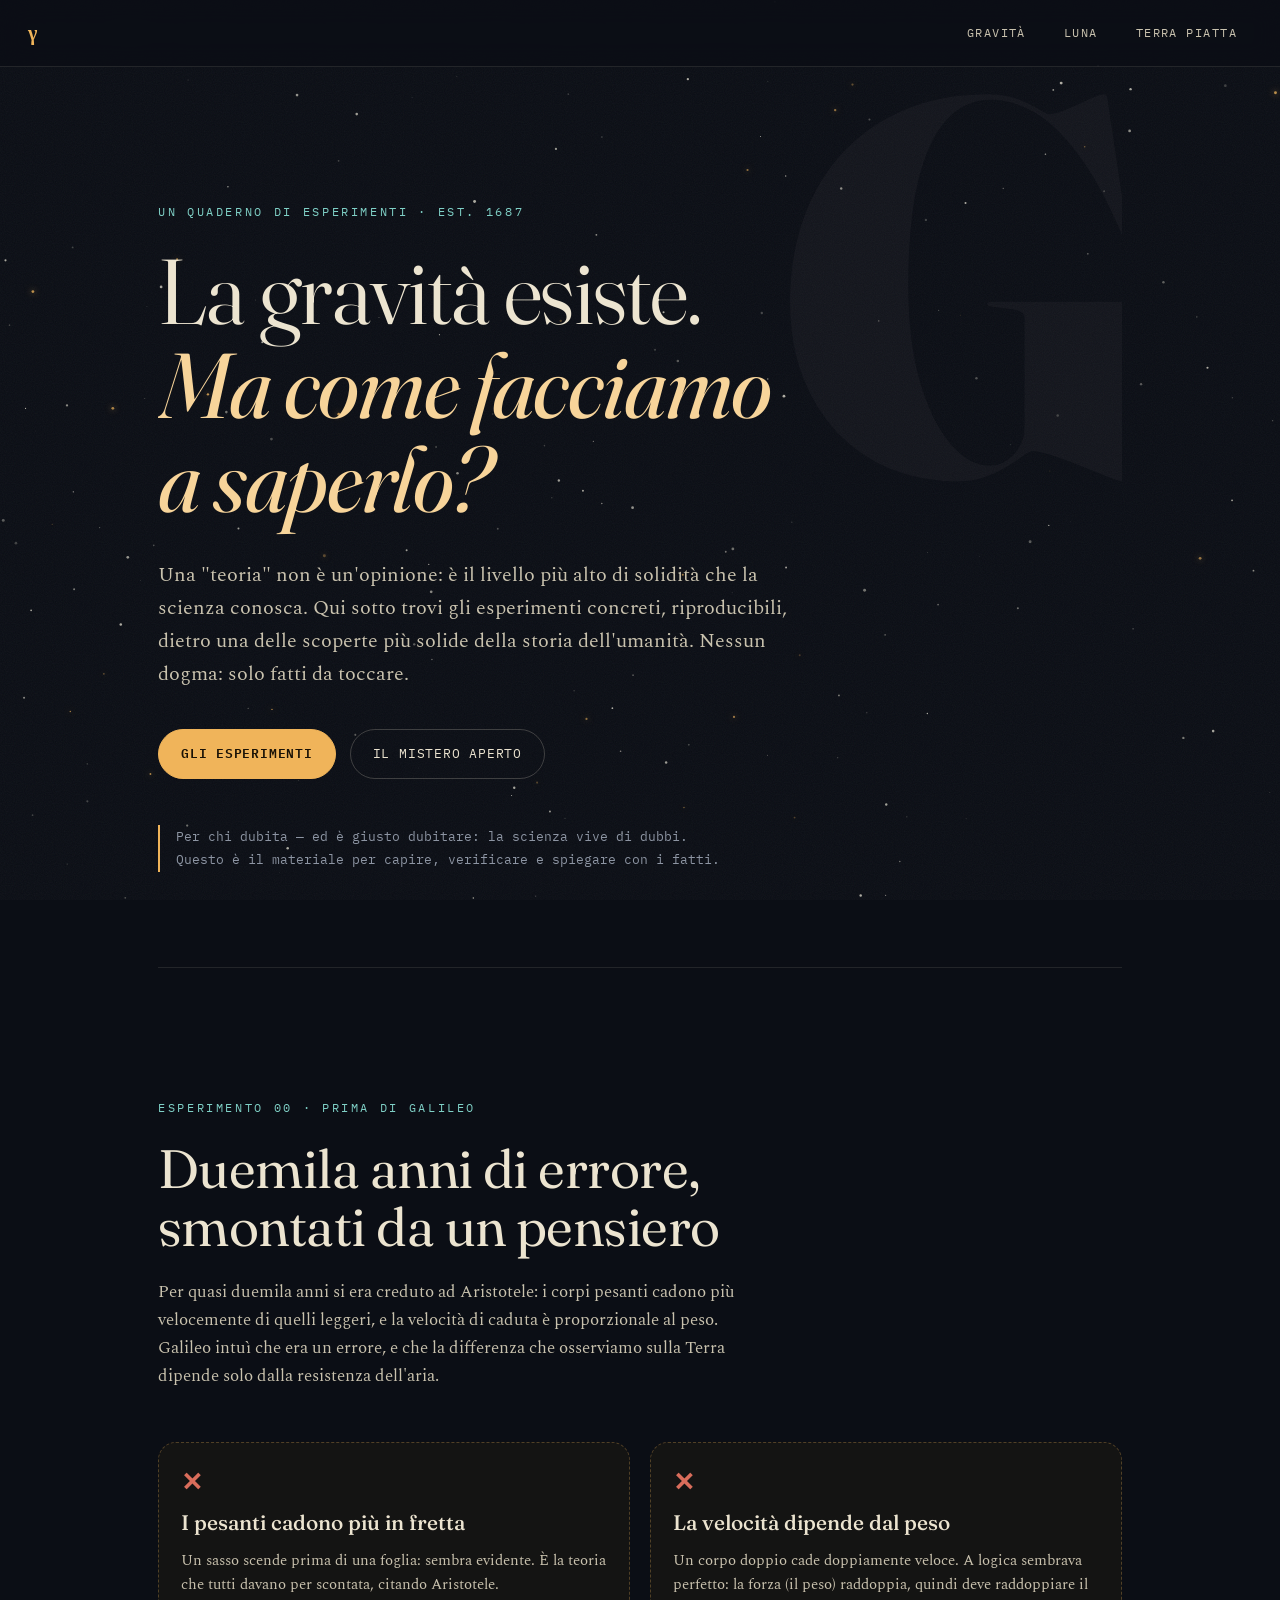
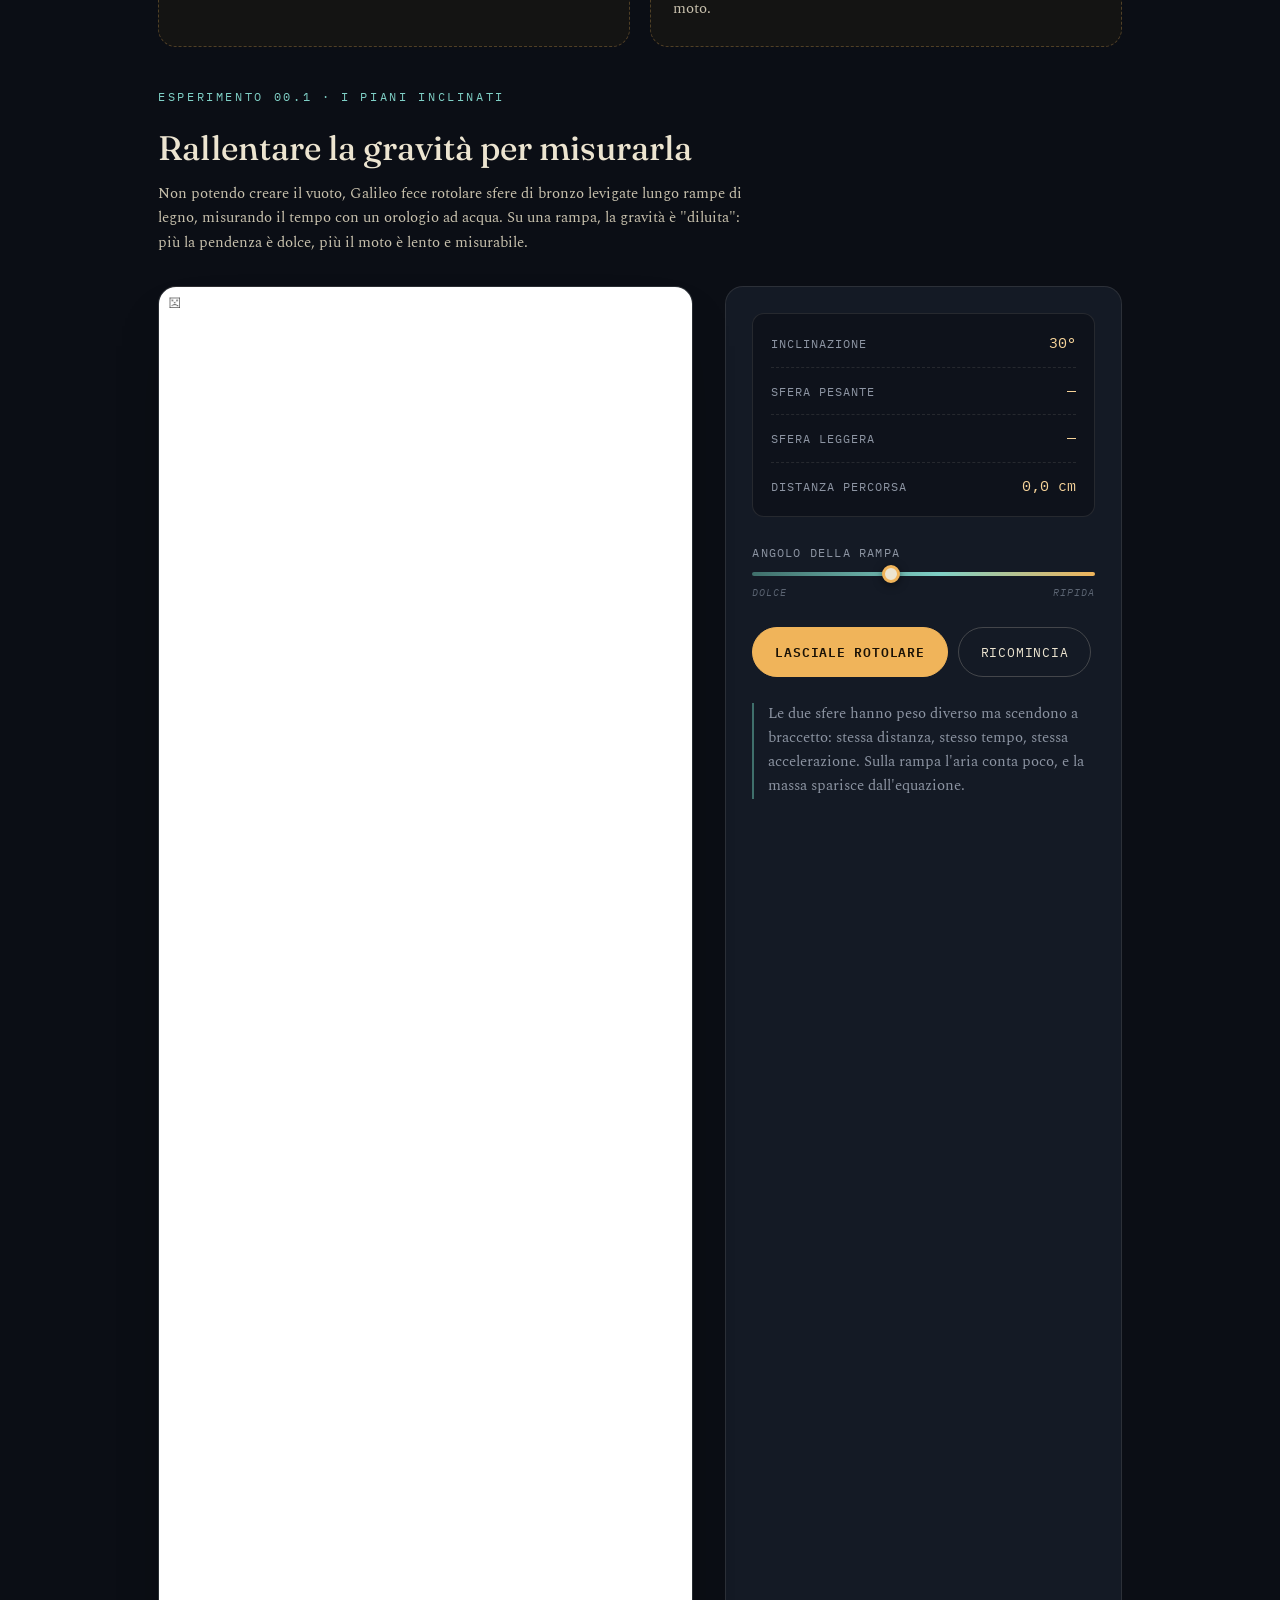
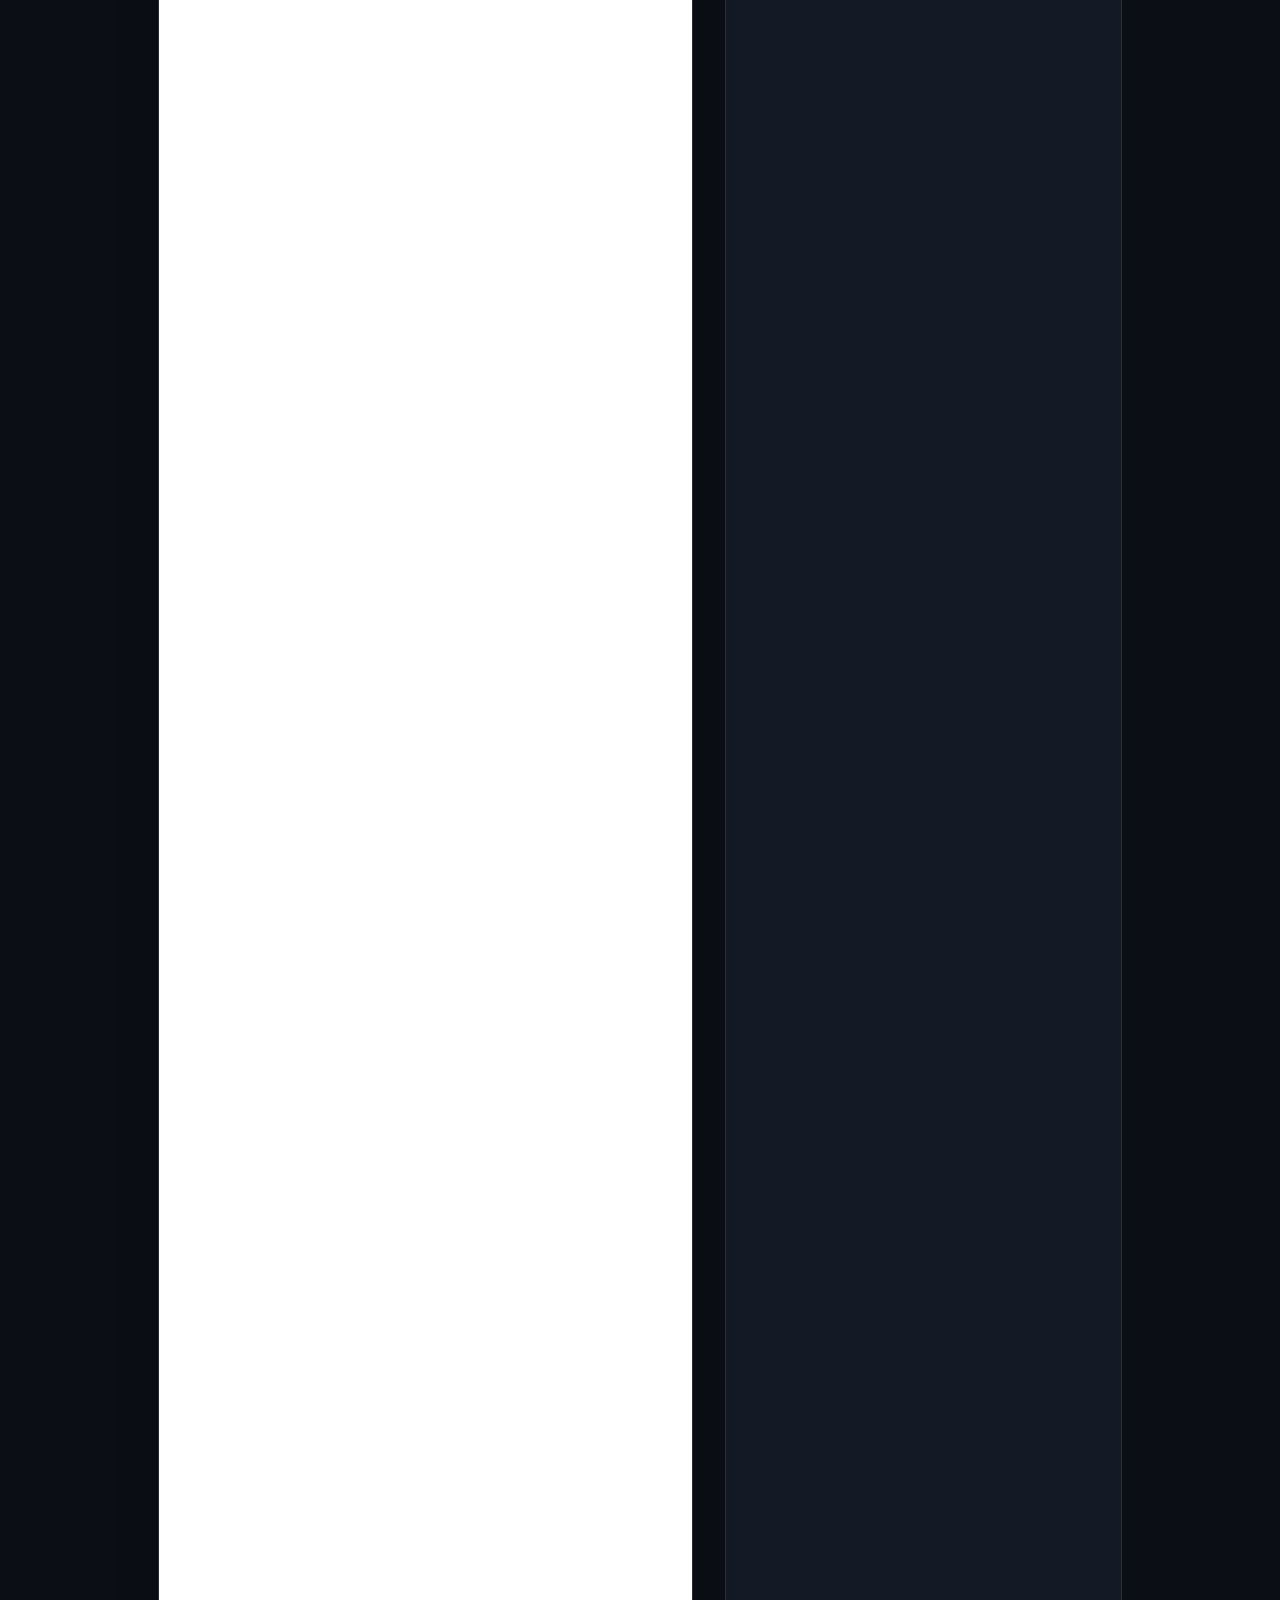
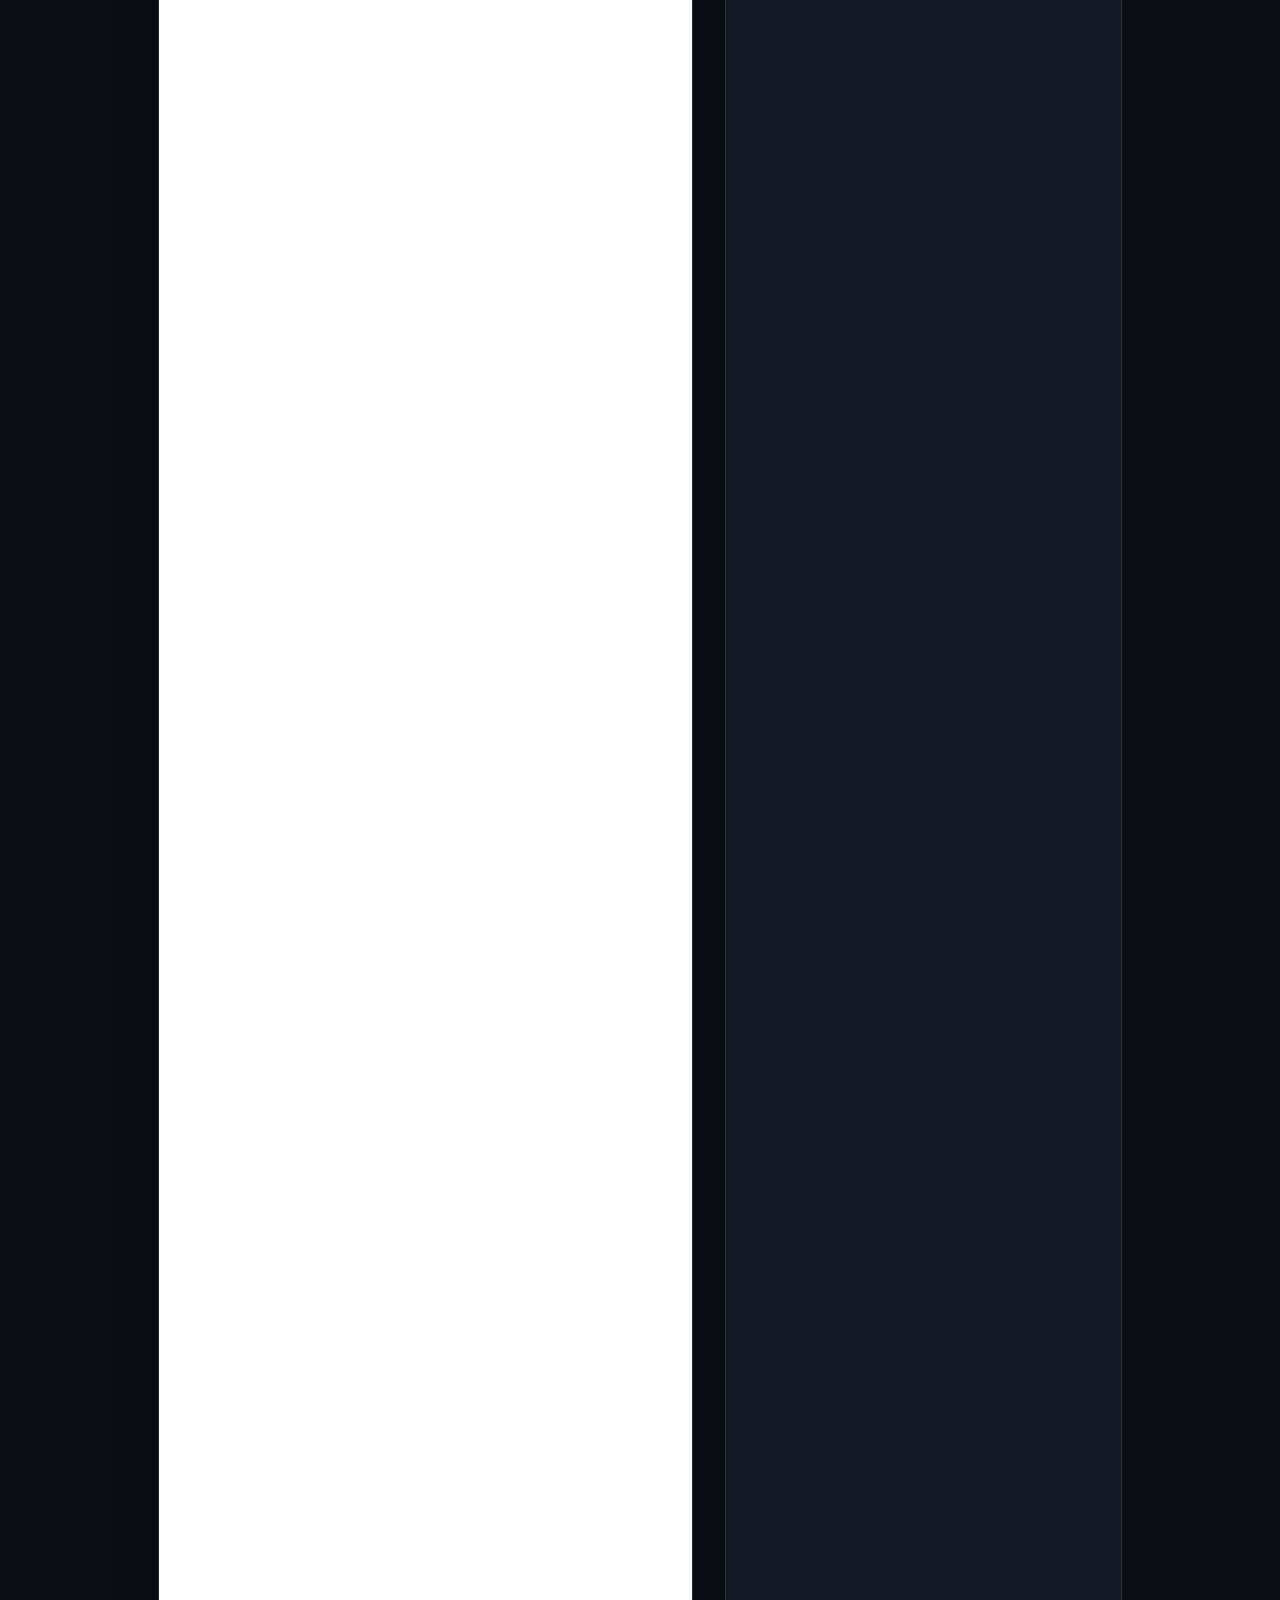
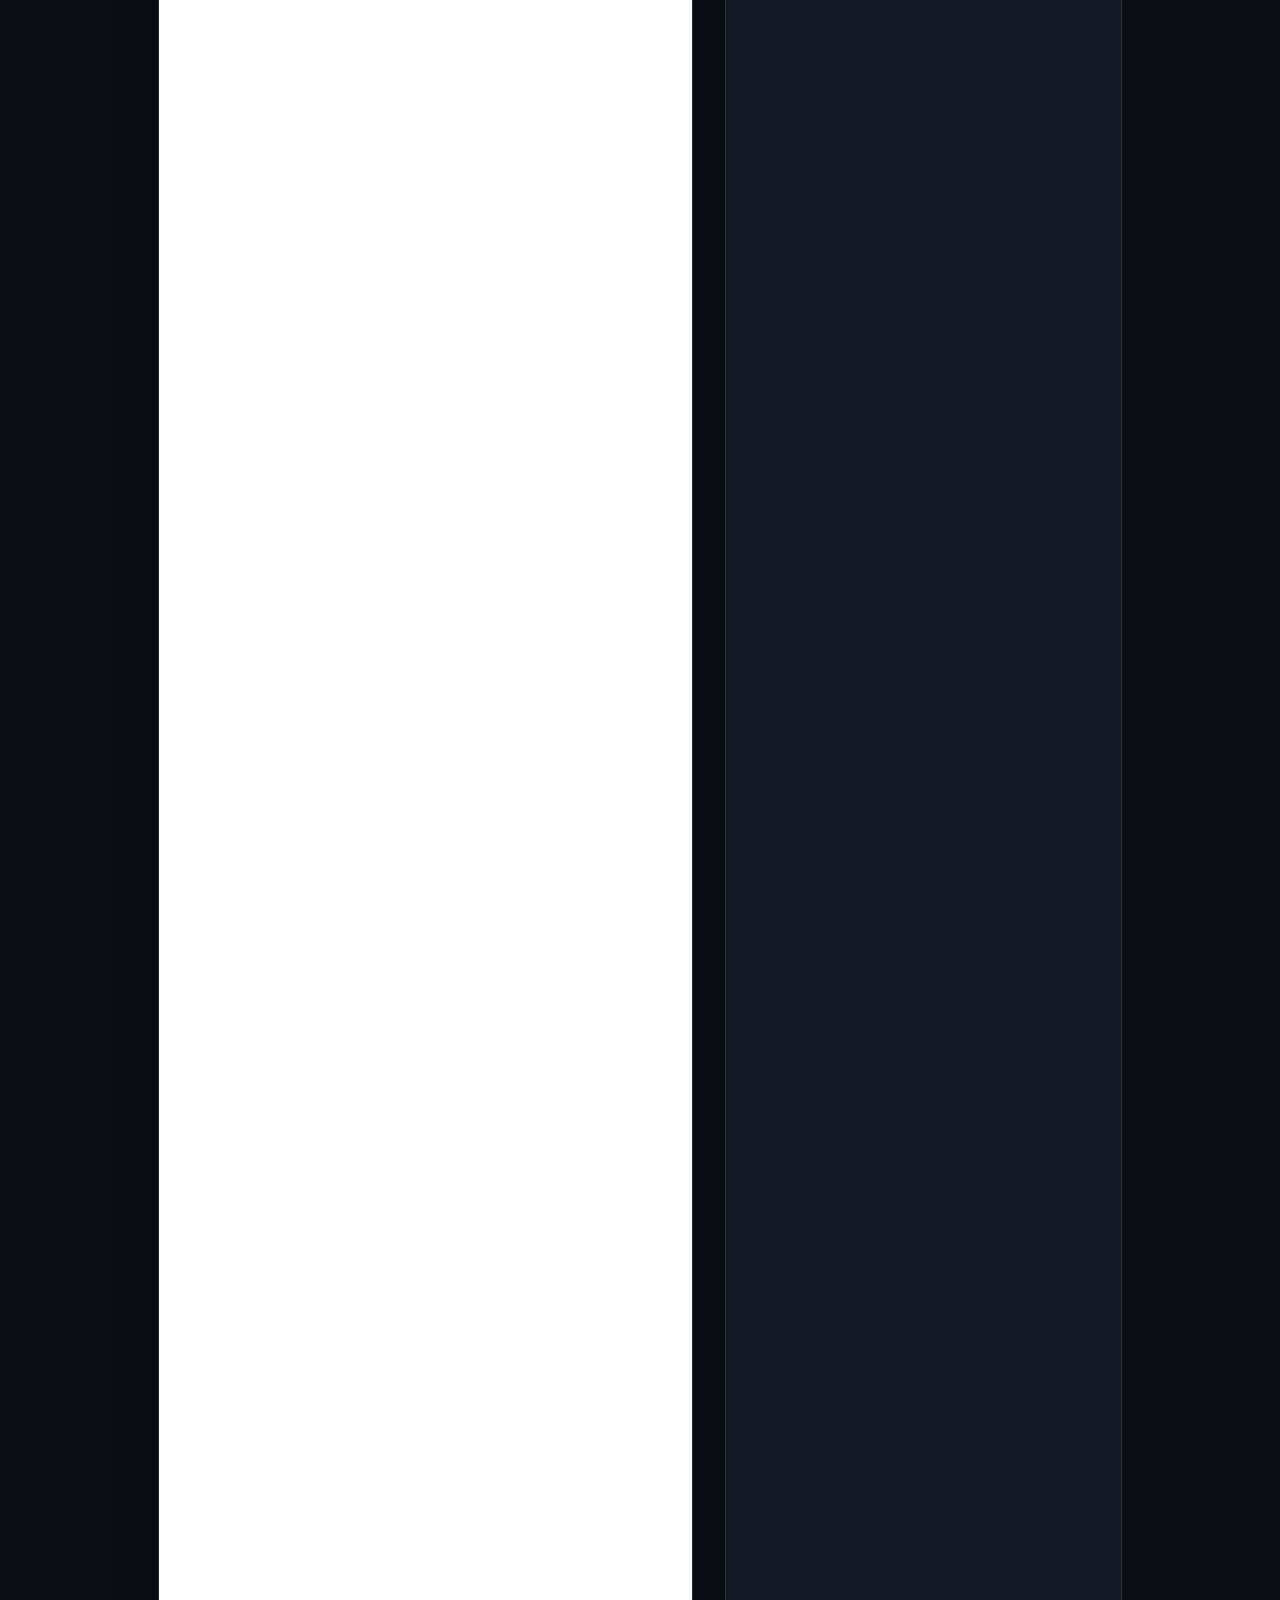
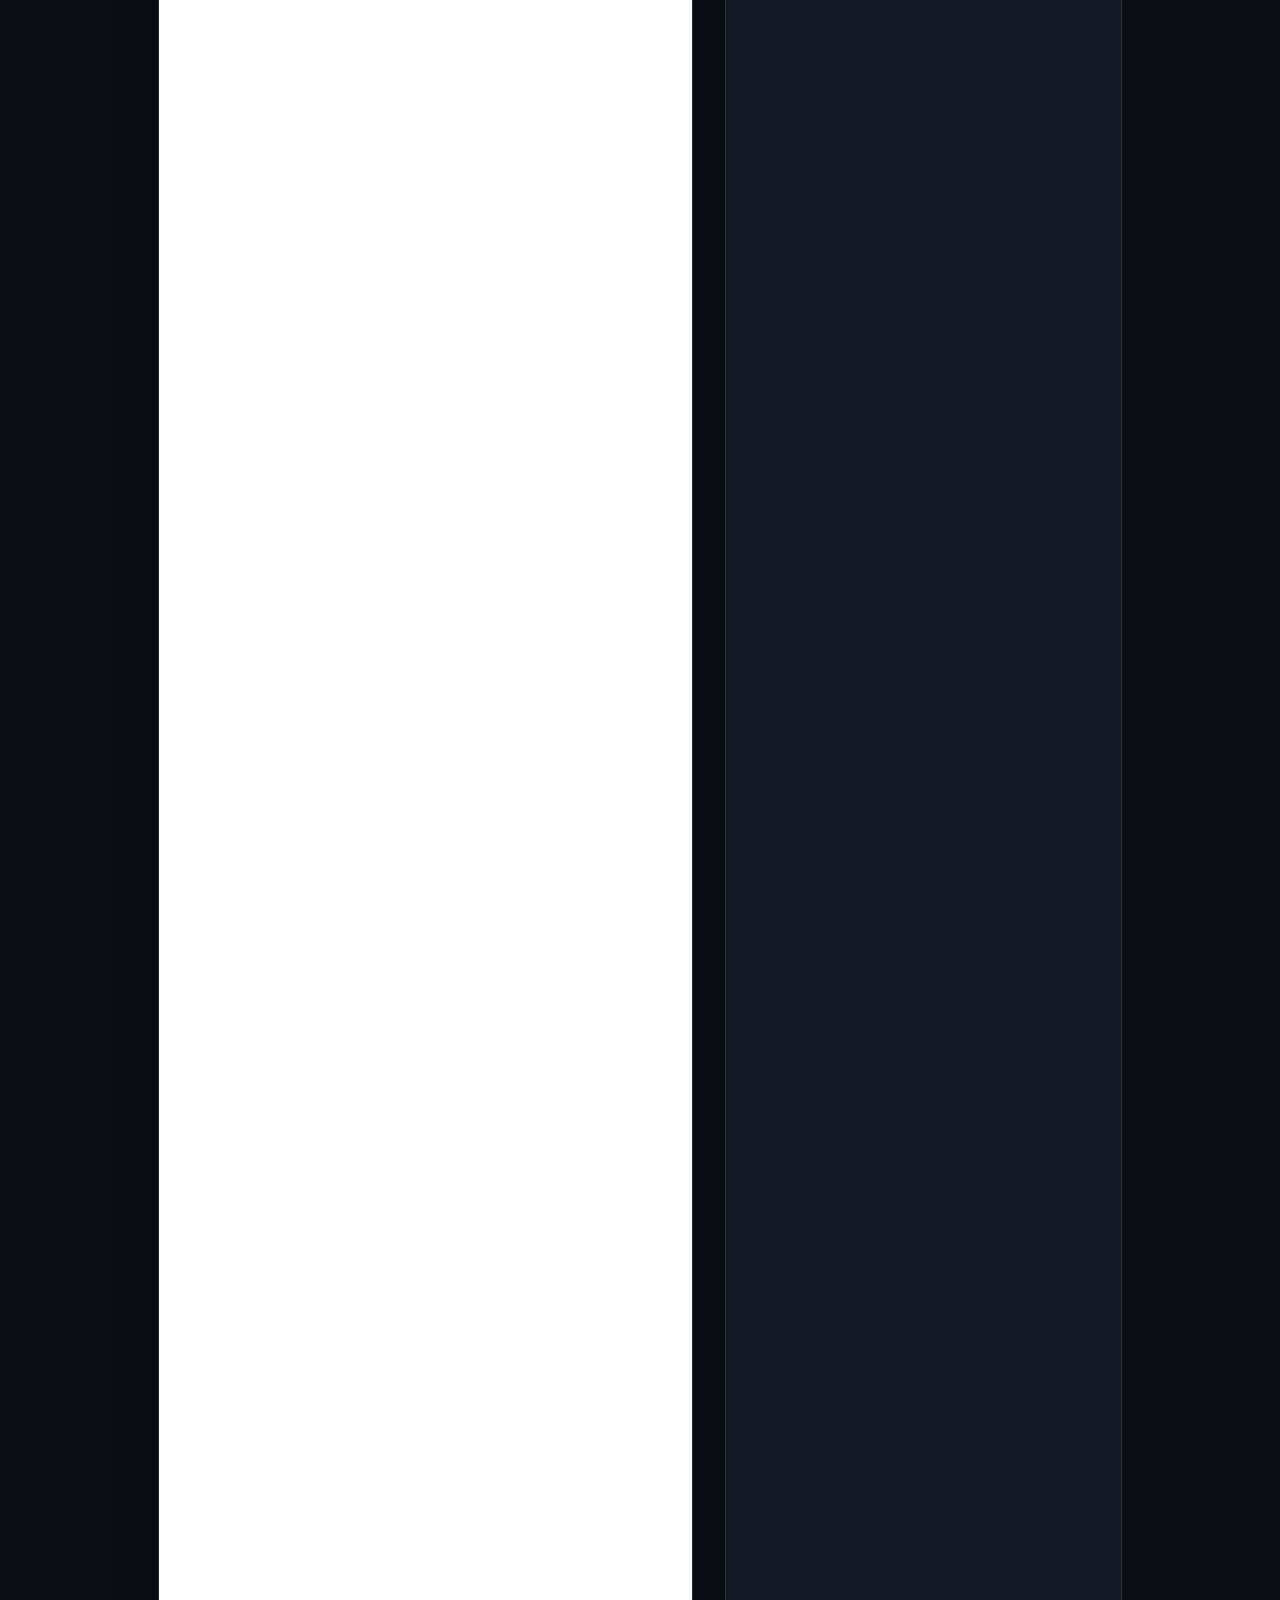
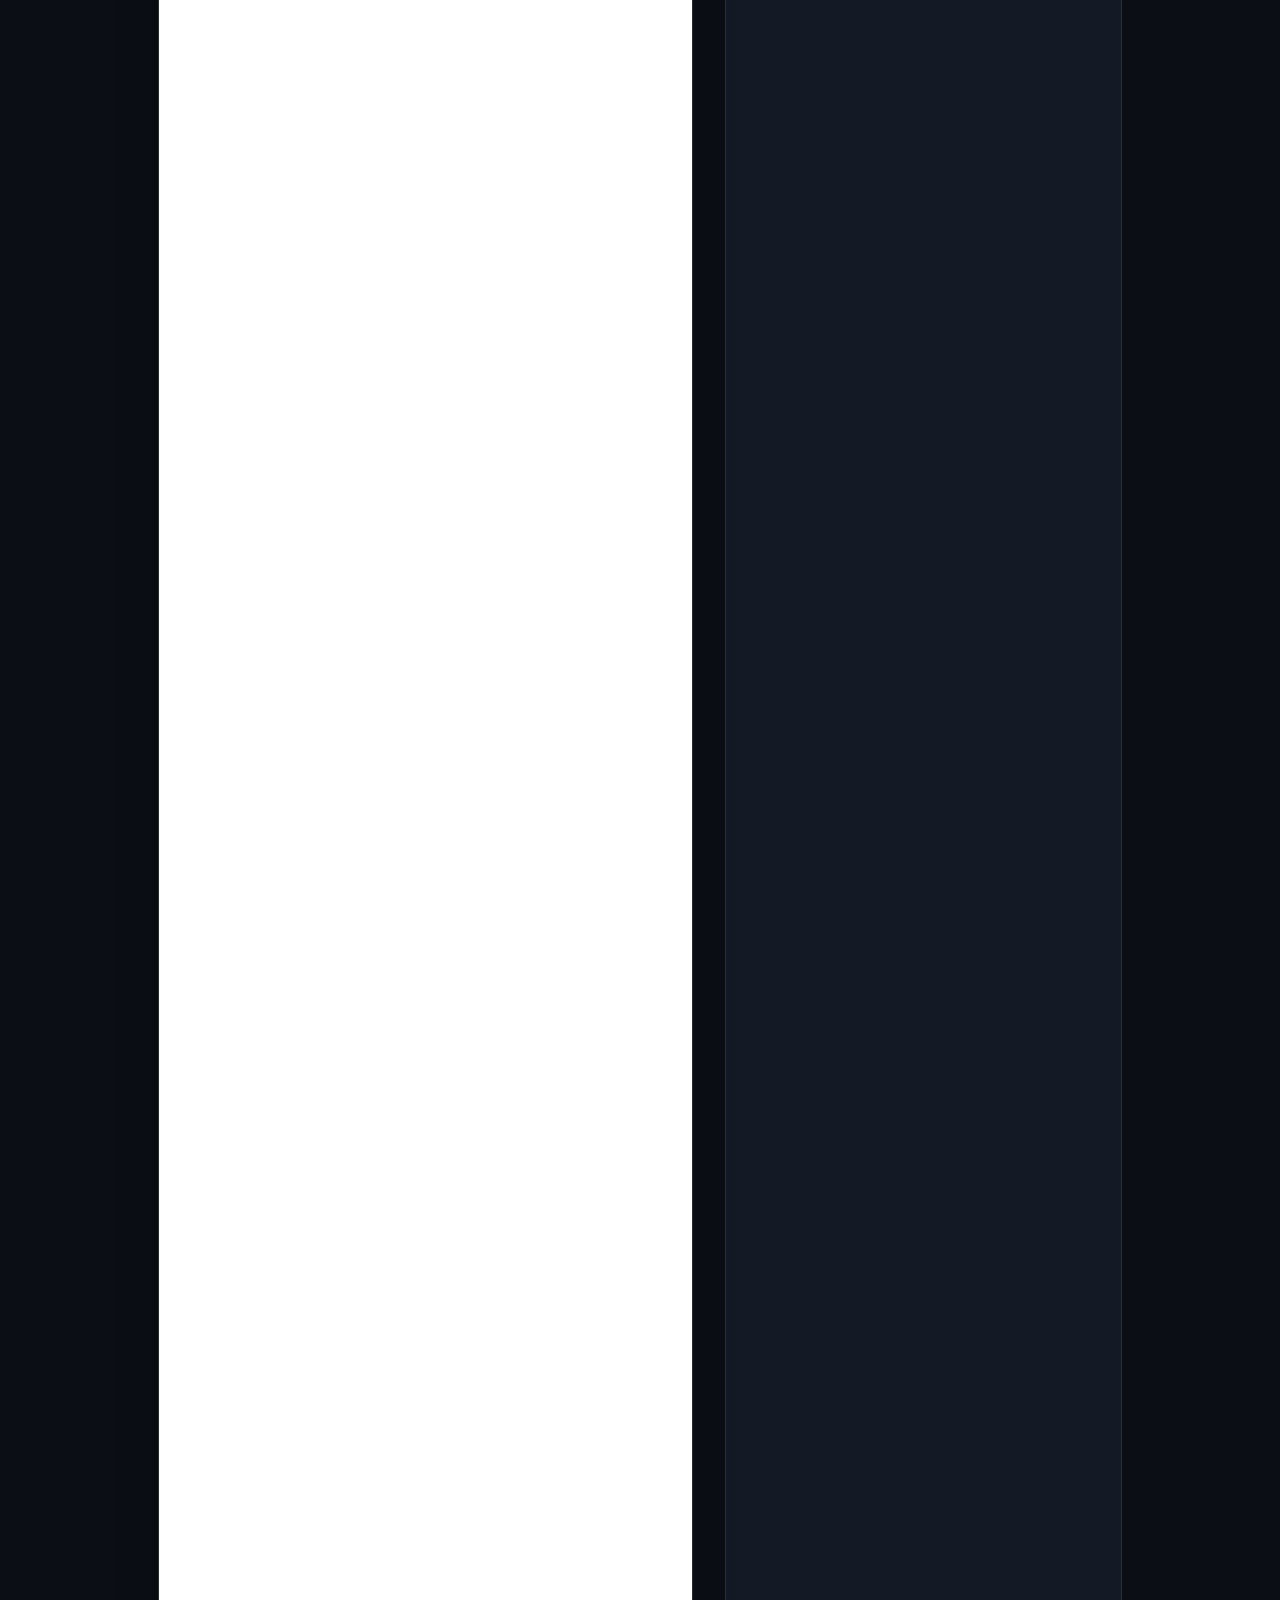
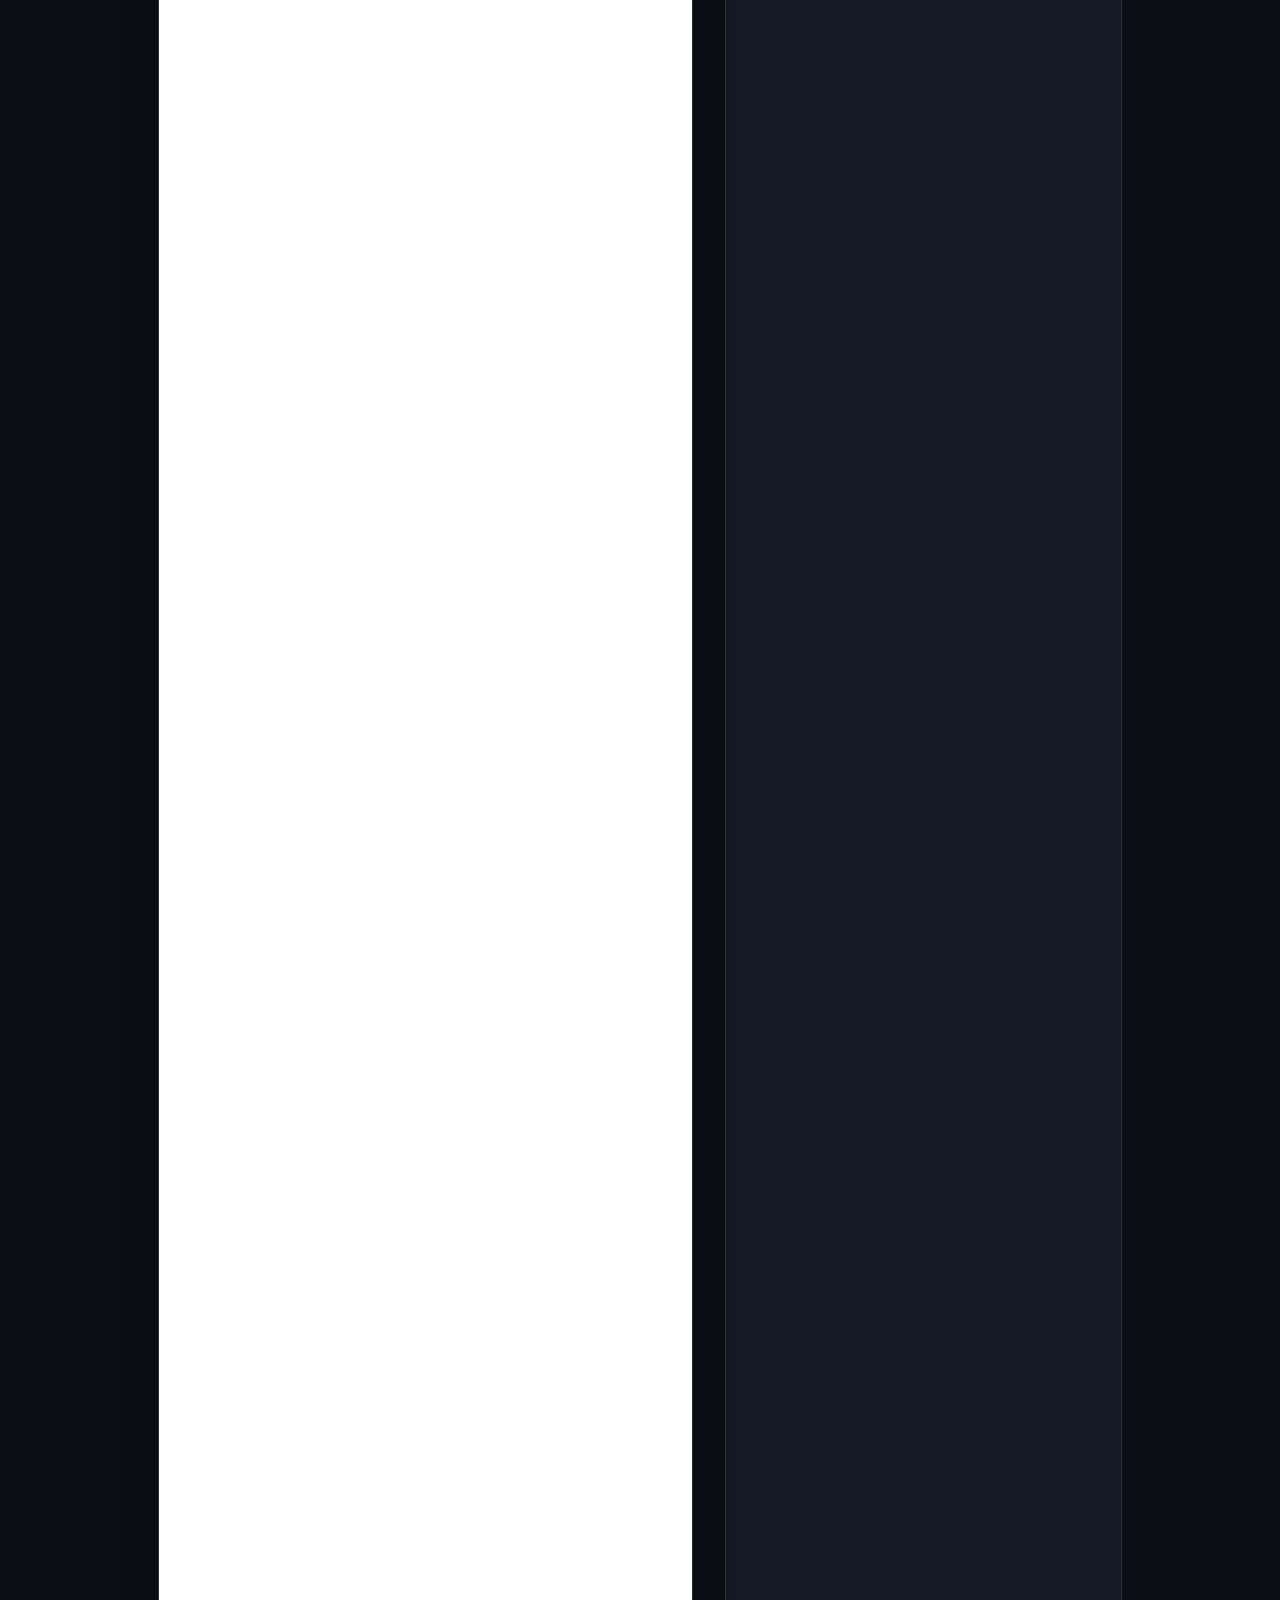
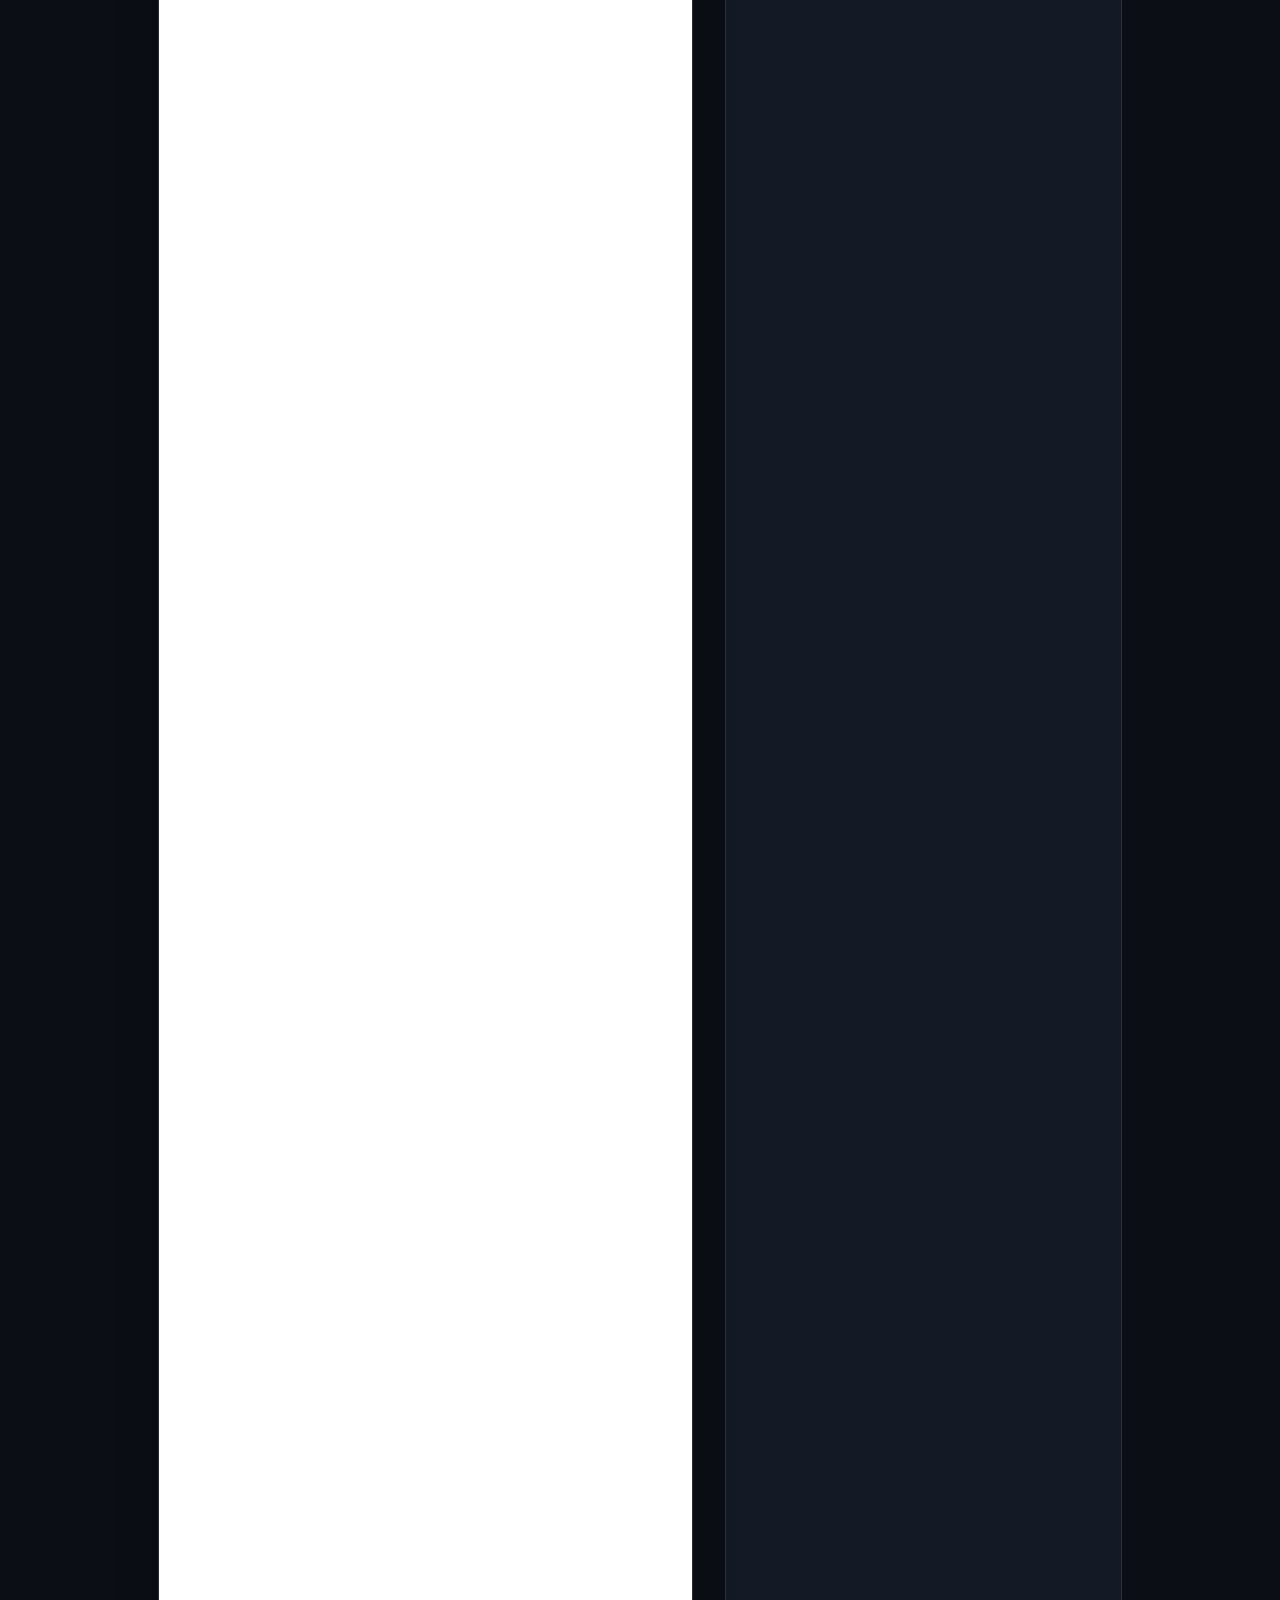
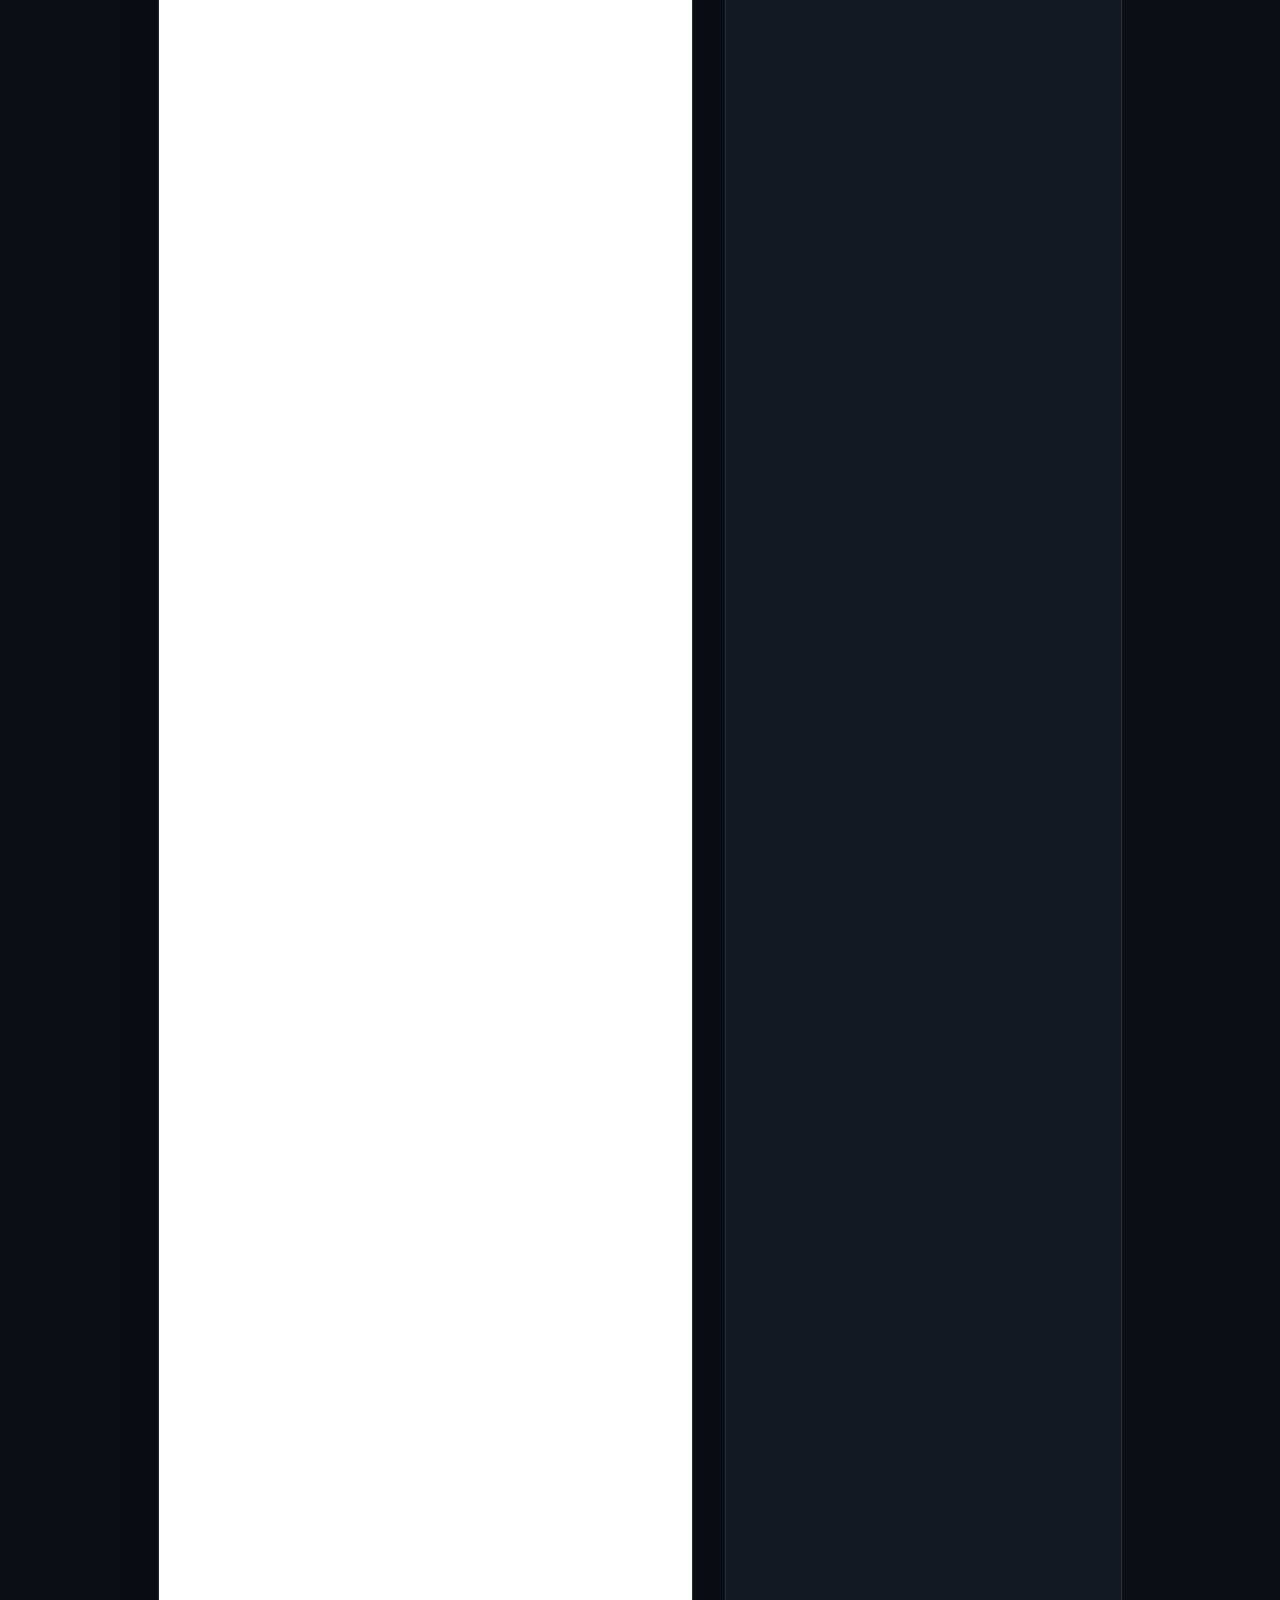
==== index.html @ c9285598 "Luna: pagina 'Siamo andati sulla Luna?' con 6 esperimenti interattivi, skill quaderno-esperimenti e " ====
<!DOCTYPE html>
<html lang="it">
<head>
<meta charset="UTF-8">
<meta name="viewport" content="width=device-width, initial-scale=1.0">
<title>Gravità · Quaderno di esperimenti</title>
<link rel="icon" href="data:image/svg+xml,%3Csvg xmlns='http://www.w3.org/2000/svg' viewBox='0 0 32 32'%3E%3Ccircle cx='16' cy='16' r='7' fill='%23f0b45a'/%3E%3Ccircle cx='16' cy='16' r='12' fill='none' stroke='%237fd0c6' stroke-opacity='0.4' stroke-width='1.5'/%3E%3C/svg%3E">
<link rel="preconnect" href="https://fonts.googleapis.com">
<link rel="preconnect" href="https://fonts.gstatic.com" crossorigin>
<link href="https://fonts.googleapis.com/css2?family=Fraunces:ital,opsz,wght@0,9..144,300..900;1,9..144,300..900&family=Spectral:ital,wght@0,300;0,400;0,500;1,400;1,500&family=IBM+Plex+Mono:wght@400;500;600&display=swap" rel="stylesheet">
<link rel="stylesheet" href="styles.css">
</head>
<body>

<div class="grain" aria-hidden="true"></div>
<canvas id="starfield" aria-hidden="true"></canvas>

<nav class="navbar" aria-label="Navigazione principale">
  <a class="navbar-brand" href="#top" aria-label="Torna all'inizio">γ</a>
  <div class="navbar-links">
    <a class="navbar-link" href="#top">Gravità</a>
    <a class="navbar-link" href="luna.html">Luna</a>
    <a class="navbar-link" href="terrapiatta.html">Terra Piatta</a>
  </div>
</nav>

<div class="shell">

  <header class="hero" id="top">
    <p class="eyebrow">Un quaderno di esperimenti · est. 1687</p>
    <h1 class="hero-title">
      La gravità esiste.<br>
      <em>Ma come facciamo<br>a saperlo?</em>
    </h1>
    <p class="hero-sub">
      Una "teoria" non è un'opinione: è il livello più alto di solidità che la scienza conosca.
      Qui sotto trovi gli esperimenti concreti, riproducibili, dietro una delle scoperte
      più solide della storia dell'umanità. Nessun dogma: solo fatti da toccare.
    </p>
    <div class="hero-actions">
      <a href="#esperimento-01" class="btn btn-primary">Gli esperimenti</a>
      <a href="#mistero" class="btn btn-ghost">Il mistero aperto</a>
    </div>
    <p class="hero-note">
      Per chi dubita — ed è giusto dubitare: la scienza vive di dubbi.<br>
      Questo è il materiale per capire, verificare e spiegare con i fatti.
    </p>
  </header>

  <main>

    <section id="esperimento-00" class="experiment">
      <div class="section-head reveal">
        <p class="eyebrow">Esperimento 00 · Prima di Galileo</p>
        <h2>Duemila anni di errore,<br>smontati da un pensiero</h2>
        <p class="lede">
          Per quasi duemila anni si era creduto ad Aristotele: i corpi pesanti
          cadono più velocemente di quelli leggeri, e la velocità di caduta è
          proporzionale al peso. Galileo intuì che era un errore, e che la
          differenza che osserviamo sulla Terra dipende solo dalla resistenza
          dell'aria.
        </p>
      </div>

      <div class="cards cards--myth reveal">
        <article class="card">
          <span class="card-num">✕</span>
          <h3>I pesanti cadono più in fretta</h3>
          <p>
            Un sasso scende prima di una foglia: sembra evidente. È la teoria
            che tutti davano per scontata, citando Aristotele.
          </p>
        </article>
        <article class="card">
          <span class="card-num">✕</span>
          <h3>La velocità dipende dal peso</h3>
          <p>
            Un corpo doppio cade doppiamente veloce. A logica sembrava perfetto:
            la forza (il peso) raddoppia, quindi deve raddoppiare il moto.
          </p>
        </article>
      </div>

      <div class="experiment-block reveal">
        <div class="block-head">
          <p class="eyebrow">Esperimento 00.1 · I piani inclinati</p>
          <h3>Rallentare la gravità per misurarla</h3>
          <p class="lede">
            Non potendo creare il vuoto, Galileo fece rotolare sfere di bronzo
            levigate lungo rampe di legno, misurando il tempo con un orologio
            ad acqua. Su una rampa, la gravità è "diluita": più la pendenza è
            dolce, più il moto è lento e misurabile.
          </p>
        </div>
        <div class="lab-grid">
          <figure class="lab-canvas-wrap">
            <canvas id="canvas-ramp" class="lab-canvas"></canvas>
            <div class="lab-overlay lab-overlay--bottom">
              <span class="chip" id="ramp-chip">a riposo</span>
            </div>
          </figure>
          <div class="lab-panel">
            <div class="readout">
              <div class="readout-row">
                <span class="readout-key">inclinazione</span>
                <span class="readout-val" id="ramp-angle">30°</span>
              </div>
              <div class="readout-row">
                <span class="readout-key">sfera pesante</span>
                <span class="readout-val" id="ramp-heavy-t">—</span>
              </div>
              <div class="readout-row">
                <span class="readout-key">sfera leggera</span>
                <span class="readout-val" id="ramp-light-t">—</span>
              </div>
              <div class="readout-row">
                <span class="readout-key">distanza percorsa</span>
                <span class="readout-val" id="ramp-dist">0,0 cm</span>
              </div>
            </div>
            <div class="sliders">
              <label class="slider">
                <span class="slider-label">angolo della rampa</span>
                <input type="range" id="ramp-a" min="10" max="60" step="1" value="30">
                <span class="slider-scale"><i>dolce</i><i>ripida</i></span>
              </label>
            </div>
            <div class="controls">
              <button id="ramp-go" class="btn btn-primary" type="button">Lasciale rotolare</button>
              <button id="ramp-reset" class="btn btn-ghost" type="button">Ricomincia</button>
            </div>
            <p class="aside">
              Le due sfere hanno peso diverso ma scendono a braccetto:
              stessa distanza, stesso tempo, stessa accelerazione. Sulla rampa
              l'aria conta poco, e la massa sparisce dall'equazione.
            </p>
          </div>
        </div>
      </div>

      <div class="experiment-block reveal">
        <div class="block-head">
          <p class="eyebrow">Esperimento 00.2 · L'esperimento ideale</p>
          <h3>Una contraddizione<br>che crolla da sola</h3>
          <p class="lede">
            Galileo non aveva bisogno del vuoto: bastava la logica. Prendi un
            corpo pesante e uno leggero. Secondo Aristotele, il pesante cade
            più veloce. Ora li leghi insieme. Cosa deve succedere?
          </p>
        </div>
        <div class="lab-grid">
          <figure class="lab-canvas-wrap">
            <canvas id="canvas-thought" class="lab-canvas"></canvas>
            <div class="lab-overlay lab-overlay--bottom">
              <span class="chip" id="thought-chip">in attesa</span>
            </div>
          </figure>
          <div class="lab-panel">
            <div class="readout">
              <div class="readout-row">
                <span class="readout-key">il sistema combinato</span>
                <span class="readout-val" id="thought-combo">pesante + leggero</span>
              </div>
              <div class="readout-row">
                <span class="readout-key">per Aristotele</span>
                <span class="readout-val" id="thought-arist">più pesante → più veloce</span>
              </div>
              <div class="readout-row">
                <span class="readout-key">ma il pezzo leggero…</span>
                <span class="readout-val" id="thought-logic">frena il pesante</span>
              </div>
            </div>
            <div class="controls">
              <button id="thought-tie" class="btn btn-primary" type="button">Legali insieme</button>
              <button id="thought-reset" class="btn btn-ghost" type="button">Ricomincia</button>
            </div>
            <p class="aside">
              Il corpo unito pesa più del solo pesante, quindi per Aristotele
              dovrebbe cadere ancora più veloce. Ma il pezzo leggero, che da
              solo va più lento, tira indietro quello pesante: dovrebbe andare
              più lento. Due previsioni opposte per lo stesso sistema:
              l'unica via d'uscita è che tutti i corpi cadano uguale.
            </p>
          </div>
        </div>
      </div>

      <div class="experiment-block reveal">
        <div class="block-head">
          <p class="eyebrow">Esperimento 00.3 · L'ascensore di Einstein</p>
          <h3>Una cabina senza finestre<br>non può mentirti</h3>
          <p class="lede">
            Einstein riprese l'intuizione di Galileo e la trasformò nella pietra
            miliare della Relatività Generale (1915). Il suo esperimento mentale
            è vicinissimo a ciò che gli astronauti hanno vissuto davvero:
            dentro una cabina chiusa, nessun esperimento può distinguere la
            gravità da un'accelerazione costante.
          </p>
        </div>
        <div class="lab-grid">
          <figure class="lab-canvas-wrap">
            <canvas id="canvas-elevator" class="lab-canvas"></canvas>
            <div class="lab-overlay lab-overlay--bottom">
              <span class="chip" id="elev-chip">spazio profondo · accelera a 1g</span>
            </div>
          </figure>
          <div class="lab-panel">
            <div class="readout">
              <div class="readout-row">
                <span class="readout-key">accelerazione</span>
                <span class="readout-val" id="elev-g">9,8 m/s² · 1g</span>
              </div>
              <div class="readout-row">
                <span class="readout-key">piuma e martello</span>
                <span class="readout-val" id="elev-result">—</span>
              </div>
              <div class="readout-row">
                <span class="readout-key">tempo di caduta</span>
                <span class="readout-val" id="elev-time">—</span>
              </div>
            </div>
            <div class="controls controls--wrap">
              <button id="elev-mode-space" class="btn is-active" type="button">Spazio profondo</button>
              <button id="elev-mode-earth" class="btn" type="button">Fermato sulla Terra</button>
            </div>
            <div class="controls">
              <button id="elev-drop" class="btn btn-primary" type="button">Lascia cadere piuma e martello</button>
              <button id="elev-reset" class="btn btn-ghost" type="button">Ricomincia</button>
            </div>
            <p class="aside">
              L'osservatore, chiuso nella cabina, sente i piedi spinti sul pavimento
              e vede piuma e martello toccarlo insieme. Meccanica, ottica, elettromagnetica:
              ogni esperimento dà lo stesso esito nei due casi. È il
              <strong>principio di equivalenza</strong>: gravità e accelerazione
              uniforme sono indistinguibili.
            </p>
          </div>
        </div>
      </div>

      <div class="cards cards--three reveal">
        <article class="card">
          <span class="card-num">γ</span>
          <h3>La gravità è geometria</h3>
          <p>
            Galileo capì <em>come</em> cadono i corpi; Einstein spiegò
            <em>perché</em>. La massa della Terra, della Luna, di ogni astro
            curva lo spazio-tempo attorno a sé: non c'è una forza invisibile
            che tira, c'è un mondo deformato.
          </p>
        </article>
        <article class="card">
          <span class="card-num">γ</span>
          <h3>Le geodetiche</h3>
          <p>
            Martello e piuma non vengono "attirati": seguono il cammino più
            dritto possibile — la <em>geodetica</em> — nello spazio curvo dalla
            Luna. È la traiettoria più naturale, non un incantesimo.
          </p>
        </article>
        <article class="card">
          <span class="card-num">γ</span>
          <h3>Perché cadono uguale</h3>
          <p>
            La deformazione dello spazio è la stessa per entrambi gli oggetti:
            non dipende dalla loro massa. Per questo, e solo per questo,
            la piuma e il martello toccano il suolo nello stesso istante.
          </p>
        </article>
      </div>

      <div class="experiment-block reveal">
        <div class="block-head">
          <p class="eyebrow">Esperimento 00.4 · Le lastre di Eddington</p>
          <h3>La luce si piega,<br>e il mondo lo scopre</h3>
          <p class="lede">
            29 maggio 1919. Arthur Eddington guida due spedizioni — a
            Príncipe, al largo dell'Africa occidentale, e a Sobral, in Brasile —
            per fotografare le stelle delle Iadi durante un'eclissi totale di Sole.
            Einstein prevede che la luce, passando accanto al Sole, si pieghi del
            doppio di quanto previsto da Newton: 1,75 secondi d'arco contro 0,87.
          </p>
        </div>
        <div class="lab-grid">
          <figure class="lab-canvas-wrap">
            <canvas id="canvas-eddington" class="lab-canvas"></canvas>
            <div class="lab-overlay">
              <span class="chip">Príncipe · Africa</span>
              <span class="chip">Sobral · Brasile</span>
            </div>
            <div class="lab-overlay lab-overlay--bottom">
              <span class="chip" id="edding-chip">eclissi · giugno 1919</span>
            </div>
          </figure>
          <div class="lab-panel">
            <div class="readout">
              <div class="readout-row">
                <span class="readout-key">deflessione prevista</span>
                <span class="readout-val" id="edding-expected">—</span>
              </div>
              <div class="readout-row">
                <span class="readout-key">deflessione misurata</span>
                <span class="readout-val" id="edding-measured">—</span>
              </div>
              <div class="readout-row">
                <span class="readout-key">esito</span>
                <span class="readout-val" id="edding-outcome">—</span>
              </div>
            </div>
            <div class="sliders">
              <label class="slider">
                <span class="slider-label">confronto delle lastre</span>
                <input type="range" id="edding-slider" min="0" max="100" step="1" value="0">
                <span class="slider-scale"><i>eclissi</i><i>notturno</i></span>
              </label>
            </div>
            <div class="controls controls--wrap">
              <button id="edding-newton" class="btn" type="button">Newton · 0,87″</button>
              <button id="edding-einstein" class="btn is-active" type="button">Einstein · 1,75″</button>
            </div>
            <div class="controls">
              <button id="edding-measure" class="btn btn-primary" type="button">Misura le lastre</button>
              <button id="edding-reset" class="btn btn-ghost" type="button">Ricomincia</button>
            </div>
            <p class="aside">
              In pieno giorno le stelle sono invisibili: per questo servirono i
              pochi minuti di buio dell'eclissi. Mesi dopo, le stesse lastre
              notturne mostrarono le stelle nella loro posizione "vera":
              sovrapponendo le due fotografie, lo spostamento era lì.
              Trascina il cursore per rivelarlo.
            </p>
          </div>
        </div>
      </div>

      <div class="press reveal">
        <p class="press-quote">
          "Rivoluzione nella scienza. Nuova teoria dell'universo.<br>
          Le idee di Newton demolite."
        </p>
        <p class="press-byline">The Times, Londra · 7 novembre 1919</p>
      </div>

      <div class="cluster-intro reveal">
        <p class="eyebrow">La prova moderna · Una fiducia costruita in secoli</p>
        <p>
          Da allora la teoria di Galileo e di Einstein è stata messa alla prova
          ancora e ancora, con esperimenti sempre più precisi — sulla Terra e
          nello spazio. Ecco tre delle verifiche più straordinarie.
        </p>
      </div>

      <div class="experiment-block reveal">
        <div class="block-head">
          <p class="eyebrow">Esperimento 00.5 · La camera a vuoto</p>
          <h3>Piuma d'oca<br>e palle da bowling</h3>
          <p class="lede">
            Sulla Terra, senza aria, vale la stessa regola vista sulla Luna.
            Nella camera a vuoto più grande del mondo — il NASA Space Power
            Facility, in Ohio — una piuma d'oca e delle pesanti palle da bowling
            toccano il suolo nello stesso istante. Provalo tu, con o senza aria.
          </p>
        </div>
        <div class="lab-grid">
          <figure class="lab-canvas-wrap">
            <canvas id="canvas-vacuum" class="lab-canvas"></canvas>
            <div class="lab-overlay lab-overlay--bottom">
              <span class="chip" id="vacuum-chip">con aria</span>
            </div>
          </figure>
          <div class="lab-panel">
            <div class="readout">
              <div class="readout-row">
                <span class="readout-key">palla da bowling</span>
                <span class="readout-val" id="vacuum-time-ball">—</span>
              </div>
              <div class="readout-row">
                <span class="readout-key">piuma d'oca</span>
                <span class="readout-val" id="vacuum-time-feather">—</span>
              </div>
              <div class="readout-row">
                <span class="readout-key">esito</span>
                <span class="readout-val" id="vacuum-outcome">—</span>
              </div>
            </div>
            <div class="controls controls--wrap">
              <button id="vacuum-air" class="btn is-active" type="button">Con aria</button>
              <button id="vacuum-vacuum" class="btn" type="button">Vuoto</button>
            </div>
            <div class="controls">
              <button id="vacuum-drop" class="btn btn-primary" type="button">Lascia cadere</button>
              <button id="vacuum-reset" class="btn btn-ghost" type="button">Ricomincia</button>
            </div>
            <p class="aside">
              Il video dell'esperimento, reso celebre dal fisico Brian Cox, ha
              eliminato ogni dubbio residuo legato alle condizioni lunari: la
              caduta simultanea non è un privilegio della Luna, è la legge stessa
              della gravità.
            </p>
          </div>
        </div>
      </div>

      <div class="experiment-block reveal">
        <div class="block-head">
          <p class="eyebrow">Esperimento 00.6 · MICROSCOPE in orbita</p>
          <h3>Quindici cifre decimali,<br>e nessuna differenza</h3>
          <p class="lede">
            Il satellite francese MICROSCOPE ha portato la prova nello spazio
            (2016–2018): due cilindri, uno di titanio e uno di una lega di
            platino e rodio, fluttuano in caduta libera continua mentre il
            satellite orbita intorno alla Terra. La differenza tra i due?
            Nessuna — fino alla quindicesima cifra decimale.
          </p>
        </div>
        <div class="lab-grid">
          <figure class="lab-canvas-wrap">
            <canvas id="canvas-microscope" class="lab-canvas"></canvas>
            <div class="lab-overlay lab-overlay--bottom">
              <span class="chip" id="micro-chip">2016–2018 · CNES</span>
            </div>
          </figure>
          <div class="lab-panel">
            <div class="readout">
              <div class="readout-row">
                <span class="readout-key">differenza relativa</span>
                <span class="readout-val" id="micro-precision">≤ 10⁻³</span>
              </div>
              <div class="readout-row">
                <span class="readout-key">esito</span>
                <span class="readout-val" id="micro-outcome">ancora identici</span>
              </div>
            </div>
            <div class="sliders">
              <label class="slider">
                <span class="slider-label">livello di precisione</span>
                <input type="range" id="micro-slider" min="0" max="4" step="1" value="0">
                <span class="slider-scale"><i>10⁻³</i><i>10⁻¹⁵</i></span>
              </label>
            </div>
            <p class="aside">
              A ogni passo il rumore strumentale si riduce e la misura diventa
              più severa — ma i due cilindri restano perfettamente uguali. È il
              test più preciso mai eseguito sul Principio di Equivalenza:
              Einstein confermato con precisione di 1 parte su 10¹⁵.
            </p>
          </div>
        </div>
      </div>

      <div class="experiment-block reveal">
        <div class="block-head">
          <p class="eyebrow">Esperimento 00.7 · Il laser che misura la Luna</p>
          <h3>Una distanza misurata<br>in millimetri</h3>
          <p class="lede">
            Dagli specchi lasciati dagli astronauti delle missioni Apollo, un
            impulso di luce impiega circa 2,5 secondi per l'andata e il ritorno.
            Da oltre 50 anni il Lunar Laser Ranging misura così la distanza
            Terra–Luna con la precisione di pochi millimetri.
          </p>
        </div>
        <div class="lab-grid">
          <figure class="lab-canvas-wrap">
            <canvas id="canvas-laser" class="lab-canvas"></canvas>
            <div class="lab-overlay lab-overlay--bottom">
              <span class="chip" id="laser-chip">Apollo 11 · 14 · 15</span>
            </div>
          </figure>
          <div class="lab-panel">
            <div class="readout">
              <div class="readout-row">
                <span class="readout-key">andata e ritorno</span>
                <span class="readout-val" id="laser-time">—</span>
              </div>
              <div class="readout-row">
                <span class="readout-key">distanza Terra–Luna</span>
                <span class="readout-val" id="laser-distance">—</span>
              </div>
              <div class="readout-row">
                <span class="readout-key">impulsi sparati</span>
                <span class="readout-val" id="laser-count">0</span>
              </div>
            </div>
            <div class="controls">
              <button id="laser-fire" class="btn btn-primary" type="button">Spara un impulso</button>
              <button id="laser-reset" class="btn btn-ghost" type="button">Ricomincia</button>
            </div>
            <p class="aside">
              Misurando la Luna, gli scienziati hanno verificato anche un punto
              sottile: la Terra e la Luna "cadono" verso il Sole con la stessa
              identica accelerazione. Newton ne prevedeva una minuscola
              differenza (l'effetto Nordtvedt); Einstein diceva di no. La misura
              ha dato ragione a Einstein.
            </p>
          </div>
        </div>
      </div>

      <div class="timeline reveal">
        <p class="eyebrow">L'eredità · Una linea che arriva alla Luna</p>
        <ol class="timeline-track">
          <li>
            <span class="timeline-year">1604</span>
            <h4>Galileo</h4>
            <p>La legge della caduta dei gravi: nel vuoto, stessa accelerazione per tutti.</p>
          </li>
          <li>
            <span class="timeline-year">1687</span>
            <h4>Newton</h4>
            <p>La gravitazione universale: la stessa forza governa la mela e i pianeti.</p>
          </li>
          <li>
            <span class="timeline-year">1915</span>
            <h4>Einstein</h4>
            <p>Il principio di equivalenza: la caduta diventa il cuore della Relatività Generale.</p>
          </li>
          <li>
            <span class="timeline-year">1919</span>
            <h4>Eddington</h4>
            <p>La luce di stelle lontane si piega davvero passando accanto al Sole.</p>
          </li>
          <li>
            <span class="timeline-year">1969</span>
            <h4>Laser Ranging</h4>
            <p>Gli specchi di Apollo misurano la distanza Terra–Luna in millimetri.</p>
          </li>
          <li>
            <span class="timeline-year">1971</span>
            <h4>Apollo 15</h4>
            <p>Sulla Luna, martello e piuma cadono insieme. <a href="#esperimento-01">La prova</a>.</p>
          </li>
          <li>
            <span class="timeline-year">2015</span>
            <h4>GW150914</h4>
            <p>LIGO ascolta per la prima volta la fusione di due buchi neri.</p>
          </li>
          <li>
            <span class="timeline-year">2016</span>
            <h4>MICROSCOPE</h4>
            <p>In orbita, il Principio di Equivalenza è confermato a 1 parte su 10¹⁵.</p>
          </li>
          <li>
            <span class="timeline-year">2026</span>
            <h4>Einstein Telescope</h4>
            <p>La terza generazione di rivelatori si prepara ad ascoltare l'universo. <a href="#esperimento-05">La frontiera</a>.</p>
          </li>
        </ol>
      </div>

      <div class="deepdive reveal">
        <details>
          <summary>L'esperimento mentale di Galileo, passo per passo</summary>
          <p>
            Chiama A il corpo pesante e B quello leggero. Secondo Aristotele,
            A cade più veloce di B. Ora legali insieme e chiama il sistema A+B.
            Il sistema pesa più di A da solo, quindi per Aristotele dovrebbe
            cadere più veloce di A. Ma c'è un altro modo di guardarlo: B, che da
            solo tenderebbe a cadere più lento, è attaccato ad A e lo "tira
            indietro"; quindi A+B dovrebbe cadere più lento di A. La stessa
            ipotesi produce due conclusioni opposte: è impossibile. L'unica
            soluzione logica è che tutti i corpi, nel vuoto, cadano alla stessa
            velocità.
          </p>
        </details>
        <details>
          <summary>Einstein: la caduta diventa un principio</summary>
          <p>
            La costanza della caduta colpì Einstein più di chiunque altro. Nella
            Relatività Generale (1915) non è che la gravità "tiri": è che massa
            ed energia curvano lo spazio-tempo, e i corpi semplicemente seguono
            la via più diretta in quello spazio curvo. La gravità non è più una
            forza tra corpi: è la geometria del mondo. E il fatto che tutti
            cadano allo stesso modo — l'intuizione di Galileo — diventa la
            definizione stessa della gravità: il <em>principio di equivalenza</em>.
          </p>
        </details>
      </div>
    </section>

    <section id="esperimento-01" class="experiment">
      <div class="section-head reveal">
        <p class="eyebrow">Esperimento 01 · La prova del 1971</p>
        <h2>Nel vuoto, una piuma pesa quanto un martello</h2>
        <p class="lede">
          2 agosto 1971. Sulla Luna, l'astronauta David Scott lascia cadere insieme un
          martello da geologo in alluminio (circa 1,3 kg) e una piuma di falco.
          Arrivano al suolo nello stesso istante, confermando che in assenza di atmosfera
          e resistenza dell'aria la gravità accelera ogni corpo in modo identico,
          indipendentemente dalla massa.
        </p>
      </div>

      <div class="lab-grid reveal">
        <figure class="lab-canvas-wrap">
          <canvas id="canvas-fall" class="lab-canvas"></canvas>
          <div class="lab-overlay">
            <span class="chip" id="fall-status">Nel vuoto</span>
          </div>
        </figure>

        <div class="lab-panel">
          <div class="readout">
            <div class="readout-row">
              <span class="readout-key">tempo trascorso</span>
              <span class="readout-val" id="fall-time">0.00 s</span>
            </div>
            <div class="readout-row">
              <span class="readout-key">martello</span>
              <span class="readout-val" id="fall-hammer-t">—</span>
            </div>
            <div class="readout-row">
              <span class="readout-key">piuma</span>
              <span class="readout-val" id="fall-feather-t">—</span>
            </div>
            <div class="readout-row">
              <span class="readout-key">altezza iniziale</span>
              <span class="readout-val">9,8 m</span>
            </div>
          </div>

          <div class="controls">
            <button id="fall-toggle" class="btn btn-primary" type="button">Inserisci l'aria</button>
            <button id="fall-reset" class="btn btn-ghost" type="button">Ricomincia</button>
          </div>

          <p class="aside" id="fall-aside">
            Nel vuoto non c'è nulla che freni la piuma. Con l'aria, invece,
            la resistenza rallenta ciò che è leggero e grande. Guarda la differenza.
          </p>
        </div>
      </div>
    </section>

    <section id="esperimento-02" class="experiment">
      <div class="section-head reveal">
        <p class="eyebrow">Esperimento 02 · Pozzo di gravità</p>
        <h2>L'orbita è una caduta<br>che non finisce mai</h2>
        <p class="lede">
          Un satellite non è "sospeso": cade continuamente verso la Terra, ma la sua velocità
          laterale è tale che il terreno si incurva via sotto di lui. Gioca con velocità e massa:
          troppo lento, precipita. Troppo veloce, fugge per sempre.
        </p>
      </div>

      <div class="lab-grid reveal">
        <figure class="lab-canvas-wrap">
          <canvas id="canvas-well" class="lab-canvas lab-canvas--wide"></canvas>
          <div class="lab-overlay lab-overlay--bottom">
            <span class="chip" id="well-state">in attesa</span>
          </div>
        </figure>

        <div class="lab-panel">
          <div class="readout">
            <div class="readout-row">
              <span class="readout-key">velocità iniziale</span>
              <span class="readout-val" id="well-v-out">—</span>
            </div>
            <div class="readout-row">
              <span class="readout-key">orbita circolare richiesta</span>
              <span class="readout-val" id="well-vcirc">—</span>
            </div>
            <div class="readout-row">
              <span class="readout-key">massa centrale</span>
              <span class="readout-val" id="well-mass-out">1.0 ×</span>
            </div>
          </div>

          <div class="sliders">
            <label class="slider">
              <span class="slider-label">velocità</span>
              <input type="range" id="well-v" min="0.3" max="1.8" step="0.01" value="1">
              <span class="slider-scale">
                <i>caduta</i><i>circolare</i><i>fuga</i>
              </span>
            </label>
            <label class="slider">
              <span class="slider-label">massa centrale</span>
              <input type="range" id="well-mass" min="0.5" max="2" step="0.1" value="1">
              <span class="slider-scale">
                <i>0.5×</i><i>1×</i><i>2×</i>
              </span>
            </label>
          </div>

          <div class="controls controls--wrap">
            <button class="btn btn-primary preset" data-preset="caduta" type="button">Fallo cadere</button>
            <button class="btn preset" data-preset="circolare" type="button">Circolare</button>
            <button class="btn preset" data-preset="ellittica" type="button">Ellittica</button>
            <button class="btn preset" data-preset="fuga" type="button">Fai fuggire</button>
            <button id="well-reset" class="btn btn-ghost" type="button">Reset</button>
          </div>

          <p class="aside">
            L'orbita circolare richiesta cresce con la massa centrale e cala con la distanza:
            è per questo che Mercurio, più vicino al Sole, corre più veloce di Nettuno.
          </p>
        </div>
      </div>
    </section>

    <section id="cavendish" class="experiment">
      <div class="section-head reveal">
        <p class="eyebrow">Esperimento 02.1 · La bilancia di torsione</p>
        <h2>Si può pesare<br>la Terra</h2>
        <p class="lede">
          Nel 1798 Henry Cavendish appese un'asta con due sfere di piombo a un filo di
          quarzo. Avvicinando due sfere grandi, l'asta si piegava appena di un
          decimo di millimetro. Da quella torsione misurò G, la costante che tiene
          insieme l'universo — e con quella pesò la Terra.
        </p>
      </div>

      <div class="lab-grid reveal">
        <figure class="lab-canvas-wrap">
          <canvas id="canvas-cavendish" class="lab-canvas lab-canvas--wide"></canvas>
          <div class="lab-overlay lab-overlay--bottom">
            <span class="chip" id="cav-chip">sfere lontane · a riposo</span>
          </div>
        </figure>

        <div class="lab-panel">
          <div class="readout">
            <div class="readout-row">
              <span class="readout-key">deflessione</span>
              <span class="readout-val" id="cav-deflection">0,0′</span>
            </div>
            <div class="readout-row">
              <span class="readout-key">G misurata</span>
              <span class="readout-val" id="cav-g">6,674 × 10⁻¹¹</span>
            </div>
            <div class="readout-row">
              <span class="readout-key">massa delle sfere</span>
              <span class="readout-val" id="cav-mass">158 kg</span>
            </div>
          </div>

          <div class="sliders">
            <label class="slider">
              <span class="slider-label">massa delle sfere grandi</span>
              <input type="range" id="cav-mass-slider" min="50" max="200" step="5" value="158">
              <span class="slider-scale"><i>50 kg</i><i>200 kg</i></span>
            </label>
            <label class="slider">
              <span class="slider-label">distanza tra le sfere</span>
              <input type="range" id="cav-r-slider" min="5" max="20" step="1" value="10">
              <span class="slider-scale"><i>5 cm</i><i>20 cm</i></span>
            </label>
          </div>

          <div class="controls">
            <button id="cav-go" class="btn btn-primary" type="button">Avvicina le sfere</button>
            <button id="cav-reset" class="btn btn-ghost" type="button">Ricomincia</button>
          </div>

          <p class="aside">
            La deflessione cresce con la massa e crolla con il quadrato della distanza.
            Ma G resta sempre la stessa: non dipende né da qui né da quando la misuri.
            È la costante che fa pesare una bilancia ogni volta che ci sali sopra.
          </p>
        </div>
      </div>
    </section>

    <section id="mercurio" class="experiment">
      <div class="section-head reveal">
        <p class="eyebrow">Esperimento 02.2 · Il perielio di Mercurio</p>
        <h2>Un'orbita che<br>sfida Newton</h2>
        <p class="lede">
          Mercurio ruota intorno al Sole, ma il suo punto più vicino al Sole — il
          perielio — avanza di 43 secondi d'arco al secolo. Newton non riusciva a
          spiegarlo. Einstein sì: il Sole curva lo spazio-tempo, e l'orbita
          "gira" attorno alla massa.
        </p>
      </div>

      <div class="lab-grid reveal">
        <figure class="lab-canvas-wrap">
          <canvas id="canvas-mercury" class="lab-canvas lab-canvas--wide"></canvas>
          <div class="lab-overlay lab-overlay--bottom">
            <span class="chip" id="merc-chip">Newton · orbita chiusa</span>
          </div>
        </figure>

        <div class="lab-panel">
          <div class="readout">
            <div class="readout-row">
              <span class="readout-key">avanzamento del perielio</span>
              <span class="readout-val" id="merc-precession">0″/secolo</span>
            </div>
            <div class="readout-row">
              <span class="readout-key">tempo simulato</span>
              <span class="readout-val" id="merc-elapsed">0 anni</span>
            </div>
          </div>

          <div class="sliders">
            <label class="slider">
              <span class="slider-label">velocità del tempo</span>
              <input type="range" id="merc-speed" min="1" max="100" step="1" value="30">
              <span class="slider-scale"><i>lento</i><i>veloce</i></span>
            </label>
          </div>

          <div class="controls">
            <button id="merc-newton" class="btn btn-primary is-active" type="button">Newton</button>
            <button id="merc-einstein" class="btn" type="button">Einstein</button>
            <button id="merc-reset" class="btn btn-ghost" type="button">Reset</button>
          </div>

          <p class="aside">
            Con Newton l'orbita è un'ellisse perfetta: il perielio torna sempre nello
            stesso punto. Con Einstein il perielio avanza di 43″ ogni secolo — appena
            un centesimo di grado, ma visibile nell'arco dei millenni. La linea tratteggiata
            è l'orbita di Newton, per confronto.
          </p>
        </div>
      </div>
    </section>

    <section id="vita" class="experiment">
      <div class="section-head reveal">
        <p class="eyebrow">Esperimento 03 · Gravità, 24 ore su 24</p>
        <h2>La usi ogni giorno<br>senza accorgertene</h2>
        <p class="lede">
          La gravità non è un argomento da manuale: è dentro il navigatore, le maree,
          persino nella forma della Terra. Quattro cartoline dal mondo reale.
        </p>
      </div>

      <div class="experiment-block reveal">
        <div class="block-head">
          <p class="eyebrow">Esperimento 03.01 · Il GPS</p>
          <h3>38 microsecondi che valgono 10 chilometri</h3>
          <p class="lede">
            Gli orologi dei satelliti corrono circa 38 microsecondi al giorno più veloci
            che sulla Terra. Senza correggere questa dilatazione relativistica, in un solo
            giorno il navigatore ti sbaglierebbe di circa <strong>10 chilometri</strong>.
          </p>
        </div>
        <div class="lab-grid">
          <figure class="lab-canvas-wrap">
            <canvas id="canvas-gps" class="lab-canvas"></canvas>
            <div class="lab-overlay">
              <span class="chip" id="gps-chip">correzione attiva</span>
            </div>
          </figure>
          <div class="lab-panel">
            <div class="readout">
              <div class="readout-row">
                <span class="readout-key">giorno simulato</span>
                <span class="readout-val" id="gps-day">00:00</span>
              </div>
              <div class="readout-row">
                <span class="readout-key">errore di posizione</span>
                <span class="readout-val" id="gps-error">0.0 km</span>
              </div>
              <div class="readout-row">
                <span class="readout-key">orologio satellite</span>
                <span class="readout-val" id="gps-sat">0.0 µs</span>
              </div>
            </div>
            <div class="controls">
              <button id="gps-toggle" class="btn btn-primary" type="button">Spegni la correzione</button>
              <button id="gps-reset" class="btn btn-ghost" type="button">Nuovo giorno</button>
            </div>
            <canvas id="chart-gps" class="mini-chart" aria-label="Errore del GPS nel tempo"></canvas>
            <p class="aside">
              Spento il fix relativistico, l'errore non resta piccolo: cresce di circa
              0,4 km all'ora, fino a dieci chilometri a fine giornata. Il GPS moderno
              applica la correzione due volte al secondo.
            </p>
          </div>
        </div>
      </div>

      <div class="experiment-block reveal">
        <div class="block-head">
          <p class="eyebrow">Esperimento 03.02 · Le maree</p>
          <h3>La gravità che respira</h3>
          <p class="lede">
            La Luna e, in misura minore, il Sole "tirano" gli oceani. Ogni sei ore e dodici
            minuti l'acqua sale e scende lungo tutte le coste del pianeta:
            è la gravità che respira.
          </p>
        </div>
        <div class="lab-grid">
          <figure class="lab-canvas-wrap">
            <canvas id="canvas-tide" class="lab-canvas"></canvas>
            <div class="lab-overlay lab-overlay--bottom">
              <span class="chip" id="tide-chip">marea: alta</span>
            </div>
          </figure>
          <div class="lab-panel">
            <div class="readout">
              <div class="readout-row">
                <span class="readout-key">ora simulata</span>
                <span class="readout-val" id="tide-clock">00:00</span>
              </div>
              <div class="readout-row">
                <span class="readout-key">livello acqua</span>
                <span class="readout-val" id="tide-level">0.0 m</span>
              </div>
              <div class="readout-row">
                <span class="readout-key">prossima alta marea</span>
                <span class="readout-val" id="tide-next">—</span>
              </div>
            </div>
            <div class="controls">
              <button id="tide-sun" class="btn" type="button">Sole: off</button>
            </div>
            <canvas id="chart-tide" class="mini-chart" aria-label="Livello delle maree nelle ultime 24 ore"></canvas>
            <p class="aside">
              Ogni 12 ore e 25 minuti ci sono due alte e due basse maree: il "giorno lunare"
              dura 24 ore e 50 minuti. Attiva il Sole per vedere l'ampiezza crescere
              quando i due astri si allineano.
            </p>
          </div>
        </div>
      </div>

      <div class="experiment-block reveal">
        <div class="block-head">
          <p class="eyebrow">Esperimento 03.03 · La Terra è sferica</p>
          <h3>Perché tutto diventa rotondo</h3>
          <p class="lede">
            Ogni corpo abbastanza grande si comprime in una sfera, perché la gravità
            tira tutto verso il centro in modo uguale. I pianeti, le stelle e i Soli
            sono rotondi per questo.
          </p>
        </div>
        <div class="lab-grid">
          <div class="split">
            <figure class="lab-canvas-wrap lab-canvas-wrap--half">
              <canvas id="canvas-sphere-small" class="lab-canvas"></canvas>
              <div class="lab-overlay"><span class="chip">asteroide</span></div>
            </figure>
            <figure class="lab-canvas-wrap lab-canvas-wrap--half">
              <canvas id="canvas-sphere-big" class="lab-canvas"></canvas>
              <div class="lab-overlay"><span class="chip">pianeta</span></div>
            </figure>
          </div>
          <div class="lab-panel">
            <div class="readout">
              <div class="readout-row">
                <span class="readout-key">sfericità asteroide</span>
                <span class="readout-val" id="sphere-small-pct">0%</span>
              </div>
              <div class="readout-row">
                <span class="readout-key">sfericità pianeta</span>
                <span class="readout-val" id="sphere-big-pct">0%</span>
              </div>
            </div>
            <div class="sliders">
              <label class="slider">
                <span class="slider-label">gravità</span>
                <input type="range" id="sphere-g" min="0" max="100" step="1" value="0">
                <span class="slider-scale"><i>polvere</i><i>pianeta</i></span>
              </label>
            </div>
            <div class="controls">
              <button id="sphere-go" class="btn btn-primary" type="button">Accendi la gravità</button>
              <button id="sphere-reset" class="btn btn-ghost" type="button">Ricomincia</button>
            </div>
            <p class="aside">
              La gravità attira ogni granello verso il centro: un corpo grande ha abbastanza
              forza per schiacciare le sue irregolarità. Un asteroide piccolo no:
              le rocce reggono, e lui resta una patata.
            </p>
          </div>
        </div>
      </div>

      <div class="experiment-block reveal">
        <div class="block-head">
          <p class="eyebrow">Esperimento 03.04 · Le sonde spaziali</p>
          <h3>Un tiro al bersaglio di milioni di km</h3>
          <p class="lede">
            Ogni sonda verso Marte o Giove è un tiro al bersaglio di centinaia di milioni
            di chilometri, calcolato con le equazioni della gravità.
            Il fatto che arrivino è una verifica continua.
          </p>
        </div>
        <div class="lab-grid">
          <figure class="lab-canvas-wrap">
            <canvas id="canvas-probe" class="lab-canvas"></canvas>
            <div class="lab-overlay lab-overlay--bottom">
              <span class="chip" id="probe-chip">in attesa</span>
            </div>
          </figure>
          <div class="lab-panel">
            <div class="readout">
              <div class="readout-row">
                <span class="readout-key">durata viaggio</span>
                <span class="readout-val" id="probe-dur">—</span>
              </div>
              <div class="readout-row">
                <span class="readout-key">esito</span>
                <span class="readout-val" id="probe-out">—</span>
              </div>
            </div>
            <div class="sliders">
              <label class="slider">
                <span class="slider-label">fase di lancio</span>
                <input type="range" id="probe-phase" min="-60" max="60" step="1" value="0">
                <span class="slider-scale"><i>anticipo</i><i>preciso</i><i>ritardo</i></span>
              </label>
            </div>
            <div class="controls">
              <button id="probe-launch" class="btn btn-primary" type="button">Lancia la sonda</button>
              <button id="probe-guide" class="btn" type="button">Guida: off</button>
            </div>
            <p class="aside">
              La sonda segue un'ellisse di trasferimento (Hohmann) che parte dall'orbita
              della Terra e tocca quella di Marte. Marte però non sta fermo:
              bisogna partire quando è già avanti rispetto a noi.
            </p>
          </div>
        </div>
      </div>
    </section>

    <section id="pound" class="experiment">
      <div class="section-head reveal">
        <p class="eyebrow">Esperimento 03.1 · La luce che inciampa</p>
        <h2>La gravità<br>stanca la luce</h2>
        <p class="lede">
          Nel 1959, alla torre Jefferson di Harvard, Pound e Rebka mandarono un fascio
          di raggi gamma dal basso verso l'alto. In 22,6 metri la luce perde energia:
          sale "stanca", e i suoi battiti rallentano di 2,5 millesimi di miliardesimo.
          È Einstein che si piega di fronte alla misura.
        </p>
      </div>

      <div class="lab-grid reveal">
        <figure class="lab-canvas-wrap">
          <canvas id="canvas-pound" class="lab-canvas lab-canvas--wide"></canvas>
          <div class="lab-overlay lab-overlay--bottom">
            <span class="chip" id="pound-chip">torre Jefferson · 22,6 m</span>
          </div>
        </figure>

        <div class="lab-panel">
          <div class="readout">
            <div class="readout-row">
              <span class="readout-key">altezza</span>
              <span class="readout-val" id="pound-h">22,6 m</span>
            </div>
            <div class="readout-row">
              <span class="readout-key">perdita di energia Δf/f</span>
              <span class="readout-val" id="pound-shift">—</span>
            </div>
          </div>

          <div class="sliders">
            <label class="slider">
              <span class="slider-label">altezza della torre</span>
              <input type="range" id="pound-h-slider" min="10" max="50" step="0.5" value="22.6">
              <span class="slider-scale"><i>10 m</i><i>50 m</i></span>
            </label>
          </div>

          <div class="controls">
            <button id="pound-go" class="btn btn-primary" type="button">Manda il fotone</button>
            <button id="pound-reset" class="btn btn-ghost" type="button">Ricomincia</button>
          </div>

          <p class="aside">
            La luce sale, la gravità la frena: Δf/f = g·h/c². Il fenomeno è minuscolo —
            ma misurabile, e oggi entra anche nel GPS, che compensa gli orologi che
            corrono più veloci in orbita.
          </p>
        </div>
      </div>
    </section>

    <section id="shapiro" class="experiment">
      <div class="section-head reveal">
        <p class="eyebrow">Esperimento 03.2 · L'eco che tarda</p>
        <h2>La luce rallenta<br>vicino al Sole</h2>
        <p class="lede">
          Nel 1964 Irwin Shapiro misurò il tempo di andata e ritorno di un segnale radar
          inviato verso Venere. Quando il segnale sfiorava il Sole, tornava in ritardo:
          la massa curva lo spazio-tempo e la luce, da lontano, sembra viaggiare più lenta.
        </p>
      </div>

      <div class="lab-grid reveal">
        <figure class="lab-canvas-wrap">
          <canvas id="canvas-shapiro" class="lab-canvas lab-canvas--wide"></canvas>
          <div class="lab-overlay lab-overlay--bottom">
            <span class="chip" id="shap-chip">Gravità del Sole: attiva</span>
          </div>
        </figure>

        <div class="lab-panel">
          <div class="readout">
            <div class="readout-row">
              <span class="readout-key">andata e ritorno</span>
              <span class="readout-val" id="shap-roundtrip">1.700 s</span>
            </div>
            <div class="readout-row">
              <span class="readout-key">ritardo extra</span>
              <span class="readout-val" id="shap-delay">≈ 200 µs</span>
            </div>
          </div>

          <div class="controls controls--wrap">
            <button id="shap-sun" class="btn btn-primary is-active" type="button">Gravità del Sole: attiva</button>
            <button id="shap-go" class="btn" type="button">Lancia il segnale</button>
            <button id="shap-reset" class="btn btn-ghost" type="button">Reset</button>
          </div>

          <p class="aside">
            Passando vicino al Sole il segnale percorre una traiettoria leggermente curva
            e impiega circa 200 microsecondi in più. È il "ritardo di Shapiro", confermato
            anche dalle sonde Cassini e BepiColombo.
          </p>
        </div>
      </div>
    </section>

    <section id="hulse" class="experiment">
      <div class="section-head reveal">
        <p class="eyebrow">Esperimento 03.3 · Il metronomo</p>
        <h2>Una pulsar che batte<br>sempre più in fretta</h2>
        <p class="lede">
          Nel 1974 Hulse e Taylor trovarono una pulsar in orbita con un'altra stella di
          neutroni. Il suo battito accelera: l'orbita perde energia, che fugge via come
          onde gravitazionali. La misura combacia con Einstein al decimale — e valse il
          Nobel nel 1993, vent'anni prima di LIGO.
        </p>
      </div>

      <div class="lab-grid reveal">
        <figure class="lab-canvas-wrap">
          <canvas id="canvas-hulse" class="lab-canvas lab-canvas--wide"></canvas>
          <div class="lab-overlay lab-overlay--bottom">
            <span class="chip" id="hulse-chip">1974 · il battito accelera</span>
          </div>
        </figure>

        <div class="lab-panel">
          <div class="readout">
            <div class="readout-row">
              <span class="readout-key">periodo orbitale</span>
              <span class="readout-val" id="hulse-period">7,75 h</span>
            </div>
            <div class="readout-row">
              <span class="readout-key">perdita di periodo</span>
              <span class="readout-val" id="hulse-decay">−76 µs/anno</span>
            </div>
            <div class="readout-row">
              <span class="readout-key">raggio dell'orbita</span>
              <span class="readout-val" id="hulse-orbit">100%</span>
            </div>
          </div>

          <div class="sliders">
            <label class="slider">
              <span class="slider-label">velocità del tempo</span>
              <input type="range" id="hulse-speed" min="1" max="100" step="1" value="30">
              <span class="slider-scale"><i>lento</i><i>veloce</i></span>
            </label>
          </div>

          <div class="controls">
            <button id="hulse-go" class="btn btn-primary" type="button">1974 → oggi</button>
            <button id="hulse-reset" class="btn btn-ghost" type="button">Ricomincia</button>
          </div>

          <p class="aside">
            Ogni anno l'orbita si restringe di qualche millimetro. Invisibile, ma il
            battito della pulsar lo tradisce: è la prima prova diretta che le onde
            gravitazionali esistono davvero.
          </p>
        </div>
      </div>
    </section>

    <section id="gpb" class="experiment">
      <div class="section-head reveal">
        <p class="eyebrow">Esperimento 03.4 · Giroscopi in orbita</p>
        <h2>Lo spaziotempo<br>gira con la Terra</h2>
        <p class="lede">
          Nel 2004 Gravity Probe B mise in orbita quattro giroscopi quasi perfetti. Se
          Einstein aveva ragione, i loro assi dovevano ruotare: 6,6 secondi d'arco all'anno
          per la curvatura della Terra, e un infinitesimo in più perché la Terra,
          ruotando, trascina con sé lo spaziotempo.
        </p>
      </div>

      <div class="lab-grid reveal">
        <figure class="lab-canvas-wrap">
          <canvas id="canvas-gpb" class="lab-canvas lab-canvas--wide"></canvas>
          <div class="lab-overlay lab-overlay--bottom">
            <span class="chip" id="gpb-chip">2004–2005 · Stanford</span>
          </div>
        </figure>

        <div class="lab-panel">
          <div class="readout">
            <div class="readout-row">
              <span class="readout-key">effetto geodetico</span>
              <span class="readout-val" id="gpb-geodetic">6,6″/anno</span>
            </div>
            <div class="readout-row">
              <span class="readout-key">trascinamento (frame-dragging)</span>
              <span class="readout-val" id="gpb-framedrag">0,039″/anno</span>
            </div>
            <div class="readout-row">
              <span class="readout-key">precessione totale</span>
              <span class="readout-val" id="gpb-angle">0,0″</span>
            </div>
          </div>

          <div class="sliders">
            <label class="slider">
              <span class="slider-label">velocità del tempo</span>
              <input type="range" id="gpb-speed" min="1" max="100" step="1" value="30">
              <span class="slider-scale"><i>lento</i><i>veloce</i></span>
            </label>
          </div>

          <div class="controls">
            <button id="gpb-go" class="btn btn-primary" type="button">Avvia la precessione</button>
            <button id="gpb-reset" class="btn btn-ghost" type="button">Reset</button>
          </div>

          <p class="aside">
            L'asse dei giroscopi non punta "dritto": gira perché lo spaziotempo attorno
            alla Terra è curvo e, vicino all'equatore, trascinato dalla sua rotazione.
            Le frecce accanto al globo mostrano quel trascinamento, esagerato per vederlo.
          </p>
        </div>
      </div>
    </section>

    <section id="esperimento-04" class="experiment">
      <div class="section-head reveal">
        <p class="eyebrow">Esperimento 04 · Onde gravitazionali</p>
        <h2>Ascoltare il cosmo,<br>non solo guardarlo</h2>
        <p class="lede">
          Il 14 settembre 2015 LIGO ha rilevato per la prima volta le onde
          gravitazionali: increspature dello spazio-tempo prodotte dalla fusione
          di due buchi neri a 1,3 miliardi di anni luce da noi. Era l'ultima
          grande previsione di Einstein a essere confermata — e da quel giorno
          l'astronomia ha imparato ad ascoltare.
        </p>
      </div>

      <div class="lab-grid reveal">
        <figure class="lab-canvas-wrap">
          <canvas id="canvas-gw" class="lab-canvas"></canvas>
          <div class="lab-overlay">
            <span class="chip">LIGO · Hanford + Livingston</span>
            <span class="chip">Virgo · Cascina (Pisa)</span>
          </div>
          <div class="lab-overlay lab-overlay--bottom">
            <span class="chip" id="gw-chip">in attesa</span>
          </div>
        </figure>

        <div class="lab-panel">
          <div class="readout">
            <div class="readout-row">
              <span class="readout-key">frequenza del segnale</span>
              <span class="readout-val" id="gw-freq">—</span>
            </div>
            <div class="readout-row">
              <span class="readout-key">deformazione dello spazio</span>
              <span class="readout-val" id="gw-strain">—</span>
            </div>
            <div class="readout-row">
              <span class="readout-key">variazione dei bracci</span>
              <span class="readout-val" id="gw-length">—</span>
            </div>
            <div class="readout-row">
              <span class="readout-key">energia sprigionata</span>
              <span class="readout-val" id="gw-energy">—</span>
            </div>
          </div>

          <div class="controls">
            <button id="gw-run" class="btn btn-primary" type="button">Lascia collidere due buchi neri</button>
            <button id="gw-reset" class="btn btn-ghost" type="button">Ricomincia</button>
          </div>

          <p class="aside">
            Un laser viene diviso in due e viaggia lungo due tubi a vuoto lunghi
            fino a 4 chilometri, perpendicolari tra loro. I due raggi, riflessi da
            specchi sospesi, tornano al vertice annullandosi a vicenda. Quando
            un'onda gravitazionale attraversa lo strumento, allunga un braccio e
            accorcia l'altro di meno di un millesimo del diametro di un protone —
            e il buio improvvisamente si accende.
          </p>
        </div>
      </div>

      <div class="cards cards--three reveal">
        <article class="card">
          <span class="card-num">λ</span>
          <h3>Cosa sono</h3>
          <p>
            Lo spazio-tempo è come un telo elastico: i corpi massicci lo
            deformano. Quando due buchi neri si fondono, creano increspature che
            si propagano alla velocità della luce, distorcendo per un attimo le
            distanze stesse dell'universo.
          </p>
        </article>
        <article class="card">
          <span class="card-num">λ</span>
          <h3>L'annuncio del 2015</h3>
          <p>
            GW150914 nasce da due buchi neri di circa 36 e 29 masse solari.
            Nella fusione, una massa pari a circa 3 Soli si è trasformata in onde:
            per una frazione di secondo, più energia di tutte le stelle
            dell'universo osservabile insieme.
          </p>
        </article>
        <article class="card">
          <span class="card-num">λ</span>
          <h3>Perché è rivoluzionaria</h3>
          <p>
            Prima guardavamo solo la luce — ma i buchi neri sono oscuri. Le onde
            gravitazionali ci permettono di studiare i fenomeni più violenti
            dell'universo, che prima erano del tutto invisibili.
          </p>
        </article>
      </div>

      <div class="press reveal">
        <p class="press-quote">
          "La scoperta delle onde gravitazionali — il coronamento del lavoro di
          Einstein, e l'inizio di un nuovo modo di osservare l'universo."
        </p>
        <p class="press-byline">Premio Nobel per la Fisica 2017 · Weiss, Barish e Thorne</p>
      </div>
    </section>

    <section id="esperimento-05" class="experiment">
      <div class="section-head reveal">
        <p class="eyebrow">Esperimento 05 · Einstein Telescope</p>
        <h2>La frontiera del futuro:<br>un universo mille volte più grande</h2>
        <p class="lede">
          L'Einstein Telescope è il rivelatore di onde gravitazionali di terza
          generazione che l'Europa sta costruendo: aprirà una finestra senza
          precedenti sul cosmo, osservando un volume di universo mille volte
          maggiore rispetto a LIGO e Virgo. La decisione finale sulla
          localizzazione è attesa per dicembre 2026.
        </p>
      </div>

      <div class="lab-grid reveal">
        <figure class="lab-canvas-wrap">
          <canvas id="canvas-et" class="lab-canvas"></canvas>
          <div class="lab-overlay lab-overlay--bottom">
            <span class="chip" id="et-chip">in attesa della decisione · dicembre 2026</span>
          </div>
        </figure>

        <div class="lab-panel">
          <div class="readout">
            <div class="readout-row">
              <span class="readout-key">volume osservabile</span>
              <span class="readout-val" id="et-volume">×1</span>
            </div>
            <div class="readout-row">
              <span class="readout-key">sorgenti all'anno</span>
              <span class="readout-val" id="et-sources">~100</span>
            </div>
            <div class="readout-row">
              <span class="readout-key">configurazione</span>
              <span class="readout-val" id="et-layout">LIGO / Virgo · oggi</span>
            </div>
          </div>

          <div class="sliders">
            <label class="slider">
              <span class="slider-label">orizzonte di sensibilità</span>
              <input type="range" id="et-slider" min="0" max="100" step="1" value="0">
              <span class="slider-scale"><i>oggi</i><i>ET · 2026</i></span>
            </label>
          </div>

          <p class="aside">
            Trascina il cursore per viaggiare nel futuro: i due osservatori
            gemelli — a Sos Enattos, in Sardegna, e in Lusazia, in Germania —
            lavorano in tandem a oltre 1.200 chilometri di distanza (la
            configurazione "2L"). La loro sensibilità raggiungerà perfino
            l'eco della gravità del Big Bang.
          </p>
        </div>
      </div>

      <div class="cards cards--three reveal">
        <article class="card">
          <span class="card-num">▲</span>
          <h3>Perché la Sardegna</h3>
          <p>
            L'ex miniera di Sos Enattos, a Lula (Nuoro), è tra i siti più
            silenziosi al mondo: una placca tettonica stabile, senza vulcanismo
            né terremoti, una bassissima densità di popolazione e niente
            autostrade. E un granito perfetto per scavare le gallerie che
            schermano lo strumento.
          </p>
        </article>
        <article class="card">
          <span class="card-num">▲</span>
          <h3>La svolta "2L"</h3>
          <p>
            Da un unico triangolo da 10 km a due "L" gemelle: l'Italia e la
            Germania hanno firmato il Memorandum d'Intesa per costruire un
            osservatorio a Sos Enattos e uno in Lusazia. A luglio 2026 è stato
            inaugurato il cantiere dell'ET-SUnLab, finanziato con circa
            20 milioni di euro.
          </p>
        </article>
        <article class="card">
          <span class="card-num">▲</span>
          <h3>L'impatto e la comunità</h3>
          <p>
            Reti telematiche PNRR con cavi sottomarini, 12 anni di lavori e oltre
            un miliardo di euro già opzionato per l'isola. E quando, ad agosto
            2026, due ricercatori hanno subito atti intimidatori sul territorio,
            la comunità e le istituzioni di Lula hanno risposto con compattezza:
            solidarietà totale, sostegno massimo alla scienza.
          </p>
        </article>
      </div>
    </section>

    <section id="mistero" class="experiment experiment--dark">
      <div class="section-head reveal">
        <p class="eyebrow">Il mistero · Cosa non sappiamo</p>
        <h2>I dubbi<br>sono il punto più interessante</h2>
        <p class="lede">
          Non sapere tutto non prova che la gravità non esista: prova che manca un pezzo
          del puzzle. Ed è proprio lì, ai margini, che la scienza lavora più duramente.
        </p>
      </div>

      <div class="cards cards--dark reveal">
        <article class="card">
          <span class="card-num">?</span>
          <h3>Il gravitone</h3>
          <p>
            Per la fisica quantistica, la gravità dovrebbe essere trasmessa da una particella.
            Finora nessuno l'ha mai osservata. Le altre tre forze hanno il loro messaggero:
            questa no.
          </p>
        </article>
        <article class="card">
          <span class="card-num">?</span>
          <h3>L'unificazione</h3>
          <p>
            Elettromagnetismo, forza nucleare forte e debole sono unificate in una sola teoria.
            La gravità resiste ancora. Nessuno sa perché sia così testarda.
          </p>
        </article>
        <article class="card">
          <span class="card-num">?</span>
          <h3>La materia oscura</h3>
          <p>
            Le galassie ruotano troppo in fretta per la sola materia che vediamo.
            C'è qualcosa che non vediamo, e la gravità è la nostra lente per guardarlo.
          </p>
        </article>
        <article class="card">
          <span class="card-num">?</span>
          <h3>Le singolarità</h3>
          <p>
            Nel cuore dei buchi neri e all'inizio del tempo, le nostre equazioni si rompono.
            È il confine dove le idee migliori finiscono, e da cui ripartono.
          </p>
        </article>
      </div>

      <p class="closing reveal">
        È più probabile che manchi un pezzo del puzzle,<br>
        piuttosto che non esista un puzzle.
      </p>
    </section>

    <section id="quiz" class="experiment">
      <div class="section-head reveal">
        <p class="eyebrow">Il test · Ora tocca a te</p>
        <h2>Mettiti alla prova:<br>sai spiegarla?</h2>
        <p class="lede">
          Sei domande, tre risposte ciascuna. Nessun voto in pagella:
          solo la verifica che il quaderno è rimasto aperto.
        </p>
      </div>

      <div id="quiz-root" class="quiz reveal"></div>
    </section>

  </main>

  <footer class="footer">
    <p class="eyebrow">Fatto con curiosità</p>
    <p>Nessuna opinione: solo esperimenti.</p>
  </footer>

</div>

<script src="app.js"></script>
</body>
</html>
---- styles.css ----
:root {
  --bg: #0b0e15;
  --bg2: #10141d;
  --panel: #141a25;
  --panel2: #0e121b;
  --ink: #ece4d0;
  --ink-soft: #c9c2ae;
  --muted: #8d95a3;
  --faint: #5b6472;
  --accent: #f0b45a;
  --accent-soft: #f7d49a;
  --teal: #7fd0c6;
  --teal-dim: #3f6f6b;
  --line: rgba(236, 228, 208, 0.11);
  --line-strong: rgba(236, 228, 208, 0.22);
  --radius: 18px;
  --font-display: "Fraunces", Georgia, serif;
  --font-body: "Spectral", Georgia, serif;
  --font-mono: "IBM Plex Mono", ui-monospace, monospace;
}

* { margin: 0; padding: 0; box-sizing: border-box; }

html { scroll-behavior: smooth; }

body {
  background: var(--bg);
  color: var(--ink);
  font-family: var(--font-body);
  font-weight: 400;
  line-height: 1.65;
  overflow-x: clip;
  -webkit-font-smoothing: antialiased;
}

::selection { background: var(--accent); color: #1a1206; }

#starfield {
  position: fixed;
  inset: 0;
  width: 100%;
  height: 100%;
  z-index: -2;
}

.grain {
  position: fixed;
  inset: 0;
  z-index: -1;
  pointer-events: none;
  opacity: 0.05;
  background-image: url("data:image/svg+xml,%3Csvg xmlns='http://www.w3.org/2000/svg' width='140' height='140'%3E%3Cfilter id='n'%3E%3CfeTurbulence type='fractalNoise' baseFrequency='0.9' numOctaves='3' stitchTiles='stitch'/%3E%3C/filter%3E%3Crect width='140' height='140' filter='url(%23n)' opacity='1'/%3E%3C/svg%3E");
}

[id] { scroll-margin-top: 84px; }

/* ---------- Navbar ---------- */

.navbar {
  position: sticky;
  top: 0;
  z-index: 60;
  display: flex;
  align-items: center;
  justify-content: space-between;
  gap: 16px;
  padding: 14px 28px;
  background: rgba(11, 14, 21, 0.78);
  backdrop-filter: blur(12px);
  -webkit-backdrop-filter: blur(12px);
  border-bottom: 1px solid var(--line);
}

.navbar-brand {
  font-family: var(--font-display);
  font-weight: 700;
  font-size: 20px;
  color: var(--accent);
  text-decoration: none;
  line-height: 1;
}

.navbar-links { display: flex; align-items: center; gap: 8px; }

.navbar-link {
  font-family: var(--font-mono);
  font-size: 12px;
  letter-spacing: 0.12em;
  text-transform: uppercase;
  color: var(--ink-soft);
  text-decoration: none;
  padding: 8px 14px;
  border-radius: 999px;
  border: 1px solid transparent;
  transition: color 0.2s, border-color 0.2s, background 0.2s;
}

.navbar-link:hover {
  color: var(--accent-soft);
  border-color: var(--line-strong);
  background: rgba(236, 228, 208, 0.04);
}

.shell {
  max-width: 1020px;
  margin: 0 auto;
  padding: 0 28px;
}

/* ---------- Hero ---------- */

.hero {
  min-height: 100vh;
  display: flex;
  flex-direction: column;
  justify-content: center;
  padding: 120px 0 80px;
  position: relative;
  overflow: clip;
}

.hero--page {
  min-height: auto;
  padding: 96px 0 64px;
}

.hero::before {
  content: "G";
  position: absolute;
  top: -6%;
  right: -4%;
  font-family: var(--font-display);
  font-weight: 900;
  font-size: 42vw;
  line-height: 1;
  color: rgba(236, 228, 208, 0.035);
  pointer-events: none;
  user-select: none;
}

.eyebrow {
  font-family: var(--font-mono);
  font-size: 12px;
  letter-spacing: 0.22em;
  text-transform: uppercase;
  color: var(--teal);
  margin-bottom: 22px;
}

.hero-title {
  font-family: var(--font-display);
  font-weight: 350;
  font-size: clamp(44px, 8.5vw, 92px);
  line-height: 1.02;
  letter-spacing: -0.015em;
  margin-bottom: 34px;
}

.hero-title em {
  font-weight: 400;
  font-style: italic;
  color: var(--accent-soft);
}

.hero-sub {
  max-width: 640px;
  font-size: clamp(17px, 2.2vw, 20px);
  color: var(--ink-soft);
  margin-bottom: 38px;
}

.hero-actions { display: flex; flex-wrap: wrap; gap: 14px; margin-bottom: 46px; }

.hero-note {
  font-family: var(--font-mono);
  font-size: 13px;
  color: var(--muted);
  border-left: 2px solid var(--accent);
  padding-left: 16px;
  line-height: 1.8;
}

/* ---------- Buttons ---------- */

.btn {
  display: inline-flex;
  align-items: center;
  gap: 8px;
  font-family: var(--font-mono);
  font-size: 13px;
  letter-spacing: 0.06em;
  text-transform: uppercase;
  padding: 13px 22px;
  border-radius: 999px;
  cursor: pointer;
  text-decoration: none;
  border: 1px solid var(--line-strong);
  background: transparent;
  color: var(--ink);
  transition: background 0.2s ease, color 0.2s ease, border-color 0.2s ease, transform 0.15s ease;
}

.btn:hover { transform: translateY(-2px); }

.btn-primary {
  background: var(--accent);
  border-color: var(--accent);
  color: #1a1206;
  font-weight: 600;
}

.btn-primary:hover { background: var(--accent-soft); border-color: var(--accent-soft); }

.btn-ghost:hover { border-color: var(--accent); color: var(--accent-soft); }

.btn.is-active {
  background: var(--teal);
  border-color: var(--teal);
  color: #07110f;
  font-weight: 600;
}

/* ---------- Sections ---------- */

.experiment {
  padding: 130px 0 20px;
  border-top: 1px solid var(--line);
}

.experiment--dark {
  background: linear-gradient(180deg, rgba(240, 180, 90, 0.05), transparent 55%);
  border-radius: var(--radius);
  padding-bottom: 90px;
  margin-top: 40px;
}

.section-head { max-width: 720px; margin-bottom: 52px; }

.section-head h2 {
  font-family: var(--font-display);
  font-weight: 380;
  font-size: clamp(34px, 5.4vw, 54px);
  line-height: 1.08;
  letter-spacing: -0.01em;
  margin-bottom: 22px;
}

.lede {
  color: var(--ink-soft);
  font-size: 17px;
  max-width: 600px;
}

/* ---------- Lab layout ---------- */

.lab-grid {
  display: grid;
  grid-template-columns: minmax(0, 1.35fr) minmax(0, 1fr);
  gap: 32px;
  align-items: stretch;
}

.lab-canvas-wrap,
.lab-panel { min-width: 0; }

.lab-canvas-wrap {
  position: relative;
  border: 1px solid var(--line);
  border-radius: var(--radius);
  overflow: hidden;
  background:
    radial-gradient(120% 90% at 80% 10%, rgba(127, 208, 198, 0.06), transparent 60%),
    radial-gradient(120% 120% at 10% 100%, rgba(240, 180, 90, 0.06), transparent 55%),
    var(--panel2);
  box-shadow: 0 30px 60px -30px rgba(0, 0, 0, 0.7);
}

.lab-canvas {
  display: block;
  width: 100%;
  height: 100%;
  min-height: 340px;
}

.lab-canvas--wide { min-height: 400px; }

.lab-overlay {
  position: absolute;
  top: 14px;
  left: 14px;
  display: flex;
  gap: 8px;
  flex-wrap: wrap;
}

.lab-overlay--bottom { top: auto; bottom: 14px; }

.chip {
  font-family: var(--font-mono);
  font-size: 11px;
  letter-spacing: 0.14em;
  text-transform: uppercase;
  color: var(--ink);
  background: rgba(11, 14, 21, 0.72);
  border: 1px solid var(--line);
  padding: 6px 12px;
  border-radius: 999px;
  backdrop-filter: blur(6px);
}

/* ---------- Lab panel ---------- */

.lab-panel {
  display: flex;
  flex-direction: column;
  gap: 26px;
  background: var(--panel);
  border: 1px solid var(--line);
  border-radius: var(--radius);
  padding: 26px;
}

.readout {
  border: 1px solid var(--line);
  border-radius: 12px;
  padding: 6px 18px;
  background: var(--panel2);
}

.readout-row {
  display: flex;
  justify-content: space-between;
  align-items: baseline;
  gap: 12px;
  padding: 11px 0;
  border-bottom: 1px dashed var(--line);
  min-width: 0;
}

.readout-row:last-child { border-bottom: none; }

.readout-key {
  font-family: var(--font-mono);
  font-size: 12px;
  color: var(--muted);
  text-transform: uppercase;
  letter-spacing: 0.08em;
}

.readout-val {
  font-family: var(--font-mono);
  font-size: 15px;
  color: var(--accent-soft);
  font-variant-numeric: tabular-nums;
  text-align: right;
  min-width: 0;
}

/* ---------- Sliders ---------- */

.sliders { display: flex; flex-direction: column; gap: 20px; }

.slider { display: flex; flex-direction: column; gap: 9px; }

.slider-label {
  font-family: var(--font-mono);
  font-size: 12px;
  color: var(--muted);
  text-transform: uppercase;
  letter-spacing: 0.1em;
}

.slider input[type="range"] {
  -webkit-appearance: none;
  appearance: none;
  width: 100%;
  height: 4px;
  border-radius: 2px;
  background: linear-gradient(90deg, var(--teal-dim), var(--teal) 55%, var(--accent));
  outline: none;
  cursor: pointer;
}

.slider input[type="range"]::-webkit-slider-thumb {
  -webkit-appearance: none;
  appearance: none;
  width: 18px;
  height: 18px;
  border-radius: 50%;
  background: var(--ink);
  border: 3px solid var(--accent);
  box-shadow: 0 2px 8px rgba(0, 0, 0, 0.5);
  cursor: grab;
}

.slider input[type="range"]::-moz-range-thumb {
  width: 14px;
  height: 14px;
  border-radius: 50%;
  background: var(--ink);
  border: 3px solid var(--accent);
  cursor: grab;
}

.slider-scale {
  display: flex;
  justify-content: space-between;
  font-family: var(--font-mono);
  font-size: 10px;
  color: var(--faint);
  text-transform: uppercase;
  letter-spacing: 0.1em;
}

.controls { display: flex; flex-wrap: wrap; gap: 10px; }
.controls--wrap .btn { padding: 11px 16px; font-size: 12px; }

.aside {
  font-size: 14.5px;
  color: var(--muted);
  border-left: 2px solid var(--teal-dim);
  padding-left: 14px;
}

/* ---------- Cards ---------- */

.cards {
  display: grid;
  grid-template-columns: repeat(4, 1fr);
  gap: 20px;
}

.card {
  background: var(--panel);
  border: 1px solid var(--line);
  border-radius: var(--radius);
  padding: 26px 22px 24px;
  display: flex;
  flex-direction: column;
  gap: 10px;
  position: relative;
  transition: transform 0.25s ease, border-color 0.25s ease, background 0.25s ease;
}

.card:hover {
  transform: translateY(-6px);
  border-color: var(--line-strong);
  background: var(--bg2);
}

.card-num {
  font-family: var(--font-display);
  font-weight: 900;
  font-size: 34px;
  line-height: 1;
  color: var(--accent);
}

.card h3 {
  font-family: var(--font-display);
  font-weight: 500;
  font-size: 21px;
}

.card p { font-size: 14.5px; color: var(--ink-soft); }

.card p strong { color: var(--accent-soft); font-weight: 500; }

.cards--dark .card { background: rgba(16, 20, 29, 0.6); }
.cards--dark .card-num { color: var(--teal); }

.closing {
  margin-top: 60px;
  text-align: center;
  font-family: var(--font-display);
  font-style: italic;
  font-size: clamp(24px, 4vw, 38px);
  color: var(--accent-soft);
  line-height: 1.35;
}

/* ---------- Quiz ---------- */

.quiz {
  display: flex;
  flex-direction: column;
  gap: 26px;
}

.quiz-card {
  background: var(--panel);
  border: 1px solid var(--line);
  border-radius: var(--radius);
  padding: 30px;
}

.quiz-q {
  font-family: var(--font-display);
  font-weight: 450;
  font-size: clamp(20px, 3vw, 26px);
  line-height: 1.3;
  margin-bottom: 22px;
}

.quiz-q .qnum {
  color: var(--accent);
  font-weight: 900;
  margin-right: 6px;
}

.quiz-opts { display: flex; flex-direction: column; gap: 12px; }

.quiz-opt {
  text-align: left;
  font-family: var(--font-body);
  font-size: 16px;
  color: var(--ink-soft);
  background: var(--panel2);
  border: 1px solid var(--line);
  border-radius: 12px;
  padding: 15px 20px;
  cursor: pointer;
  transition: border-color 0.2s ease, background 0.2s ease, color 0.2s ease, transform 0.15s ease;
}

.quiz-opt:hover {
  border-color: var(--teal-dim);
  transform: translateX(4px);
}

.quiz-opt .tag {
  font-family: var(--font-mono);
  font-size: 12px;
  color: var(--faint);
  margin-right: 10px;
}

.quiz-opt.correct {
  border-color: var(--teal);
  background: rgba(127, 208, 198, 0.08);
  color: var(--ink);
}

.quiz-opt.correct .tag { color: var(--teal); }

.quiz-opt.wrong {
  border-color: rgba(240, 120, 100, 0.6);
  background: rgba(240, 120, 100, 0.06);
}

.quiz-opt.wrong .tag { color: #f07864; }

.quiz-feedback {
  display: none;
  margin-top: 20px;
  font-size: 15px;
  color: var(--ink-soft);
  border-left: 3px solid var(--accent);
  padding-left: 16px;
  line-height: 1.6;
}

.quiz-feedback.show { display: block; animation: fadeUp 0.35s ease both; }

.quiz-next {
  margin-top: 24px;
}

.quiz-done {
  text-align: center;
  padding: 40px;
  background: var(--panel);
  border: 1px solid var(--line-strong);
  border-radius: var(--radius);
}

.quiz-done .score {
  font-family: var(--font-display);
  font-weight: 700;
  font-size: clamp(52px, 8vw, 80px);
  color: var(--accent);
  line-height: 1;
  margin: 10px 0 18px;
}

.quiz-done .verdict {
  font-family: var(--font-display);
  font-style: italic;
  font-size: 22px;
  color: var(--accent-soft);
  max-width: 520px;
  margin: 0 auto;
}

.quiz-restart { margin-top: 26px; }

/* ---------- Experiment blocks ---------- */

.experiment-block { padding: 40px 0; }

.experiment-block + .experiment-block { border-top: 1px solid var(--line); margin-top: 46px; }

.block-head { max-width: 680px; margin-bottom: 30px; }

.block-head h3 {
  font-family: var(--font-display);
  font-weight: 450;
  font-size: clamp(24px, 3.4vw, 34px);
  line-height: 1.15;
  margin-bottom: 14px;
}

.block-head .lede {
  font-size: 15px;
  color: var(--ink-soft);
}

.block-head .lede strong { color: var(--accent-soft); font-weight: 500; }

.split {
  display: flex;
  gap: 16px;
  min-width: 0;
}

.lab-canvas-wrap--half { flex: 1; }

.mini-chart {
  display: block;
  width: 100%;
  height: 96px;
  border: 1px solid var(--line);
  border-radius: 12px;
  background: var(--panel2);
}

/* ---------- Footer ---------- */

.footer {
  padding: 90px 0 60px;
  border-top: 1px solid var(--line);
  margin-top: 100px;
  text-align: center;
}

.footer p:last-child {
  font-size: 14px;
  color: var(--muted);
  font-family: var(--font-mono);
  letter-spacing: 0.1em;
}

/* ---------- Reveal ---------- */

.reveal {
  opacity: 0;
  transform: translateY(26px);
  transition: opacity 0.7s ease, transform 0.7s ease;
}

.reveal.in {
  opacity: 1;
  transform: translateY(0);
}

@keyframes fadeUp {
  from { opacity: 0; transform: translateY(8px); }
  to { opacity: 1; transform: translateY(0); }
}

/* ---------- Card da smontare ---------- */

.cards--three { grid-template-columns: repeat(3, 1fr); margin-top: 64px; }

.cards--myth { grid-template-columns: repeat(2, 1fr); }

.cards--myth .card {
  border-style: dashed;
  border-color: rgba(240, 180, 90, 0.28);
  background: rgba(30, 26, 18, 0.5);
}

.cards--myth .card:hover {
  border-color: rgba(240, 180, 90, 0.55);
  background: rgba(36, 30, 20, 0.6);
  transform: translateY(-6px);
}

.cards--myth .card-num {
  color: rgba(240, 120, 100, 0.9);
  font-size: 26px;
  font-weight: 600;
}

/* ---------- Timeline ---------- */

.timeline {
  margin-top: 64px;
}

.timeline-track {
  list-style: none;
  display: grid;
  grid-template-columns: repeat(3, 1fr);
  gap: 22px;
  margin-top: 22px;
  position: relative;
}

.timeline-track::before {
  content: "";
  position: absolute;
  top: 10px;
  left: 8px;
  right: 8px;
  height: 1px;
  background: var(--line-strong);
}

.timeline-track li {
  position: relative;
  padding-top: 34px;
  border-left: 2px solid var(--line);
  padding-left: 18px;
}

.timeline-track li::before {
  content: "";
  position: absolute;
  top: 2px;
  left: -4px;
  width: 10px;
  height: 10px;
  border-radius: 50%;
  background: var(--accent);
  box-shadow: 0 0 0 4px rgba(240, 180, 90, 0.18);
}

.timeline-year {
  font-family: var(--font-mono);
  font-size: 12px;
  letter-spacing: 0.08em;
  color: var(--teal);
}

.timeline-track h4 {
  font-family: var(--font-display);
  font-weight: 500;
  font-size: 20px;
  margin-top: 2px;
}

.timeline-track p {
  font-size: 14px;
  color: var(--ink-soft);
  margin-top: 6px;
}

.timeline-track a {
  color: var(--accent-soft);
  text-decoration: underline;
  text-underline-offset: 3px;
}

.timeline-track a:hover { color: var(--accent); }

/* ---------- Citazione di giornale ---------- */

.press {
  margin-top: 64px;
  border: 1px solid var(--line-strong);
  border-left: 3px solid var(--teal);
  border-radius: var(--radius);
  background: var(--panel);
  padding: 26px 28px;
}

.press-quote {
  font-family: var(--font-display);
  font-style: italic;
  font-weight: 500;
  font-size: clamp(19px, 2.6vw, 25px);
  line-height: 1.4;
  color: var(--ink);
}

.press-byline {
  margin-top: 12px;
  font-family: var(--font-mono);
  font-size: 12px;
  letter-spacing: 0.08em;
  text-transform: uppercase;
  color: var(--teal);
}

/* ---------- Intro del cluster di esperimenti ---------- */

.cluster-intro {
  margin-top: 64px;
  max-width: 60ch;
}

.cluster-intro p:last-child {
  margin-top: 10px;
}

/* ---------- Approfondimenti ---------- */

.deepdive {
  margin-top: 56px;
  display: grid;
  gap: 14px;
}

.deepdive details {
  border: 1px solid var(--line);
  border-radius: var(--radius);
  background: var(--panel);
  overflow: hidden;
}

.deepdive details[open] {
  border-color: var(--line-strong);
  background: var(--bg2);
}

.deepdive summary {
  cursor: pointer;
  padding: 18px 22px;
  font-family: var(--font-display);
  font-weight: 500;
  font-size: 17px;
  color: var(--ink);
  display: flex;
  justify-content: space-between;
  align-items: center;
  gap: 16px;
  list-style: none;
}

.deepdive summary::-webkit-details-marker { display: none; }

.deepdive summary::after {
  content: "+";
  font-family: var(--font-mono);
  font-size: 20px;
  color: var(--accent);
  transition: transform 0.25s ease;
}

.deepdive details[open] summary::after {
  transform: rotate(45deg);
}

.deepdive details p {
  padding: 0 22px 22px;
  font-size: 15px;
  color: var(--ink-soft);
  border-top: 1px solid var(--line);
  padding-top: 18px;
  margin-top: 0;
}

.deepdive details p em { color: var(--accent-soft); }

/* ---------- Responsive ---------- */

@media (max-width: 900px) {
  .lab-grid { grid-template-columns: minmax(0, 1fr); }
  .cards { grid-template-columns: repeat(2, 1fr); }
  .cards--three { grid-template-columns: repeat(2, 1fr); }
  .lab-canvas--wide { min-height: 340px; }
  .split { flex-direction: column; }
  .timeline-track { grid-template-columns: repeat(2, 1fr); }
}

@media (max-width: 560px) {
  .cards { grid-template-columns: 1fr; }
  .cards--three { grid-template-columns: 1fr; }
  .hero { padding-top: 90px; }
  .hero--page { padding: 84px 0 48px; }
  .controls--wrap .btn { flex: 1 1 auto; }
  .timeline-track { grid-template-columns: 1fr; }
  .timeline-track::before { display: none; }
  .navbar { padding: 12px 20px; }
  .navbar-link { font-size: 11px; padding: 8px 11px; letter-spacing: 0.08em; }
}
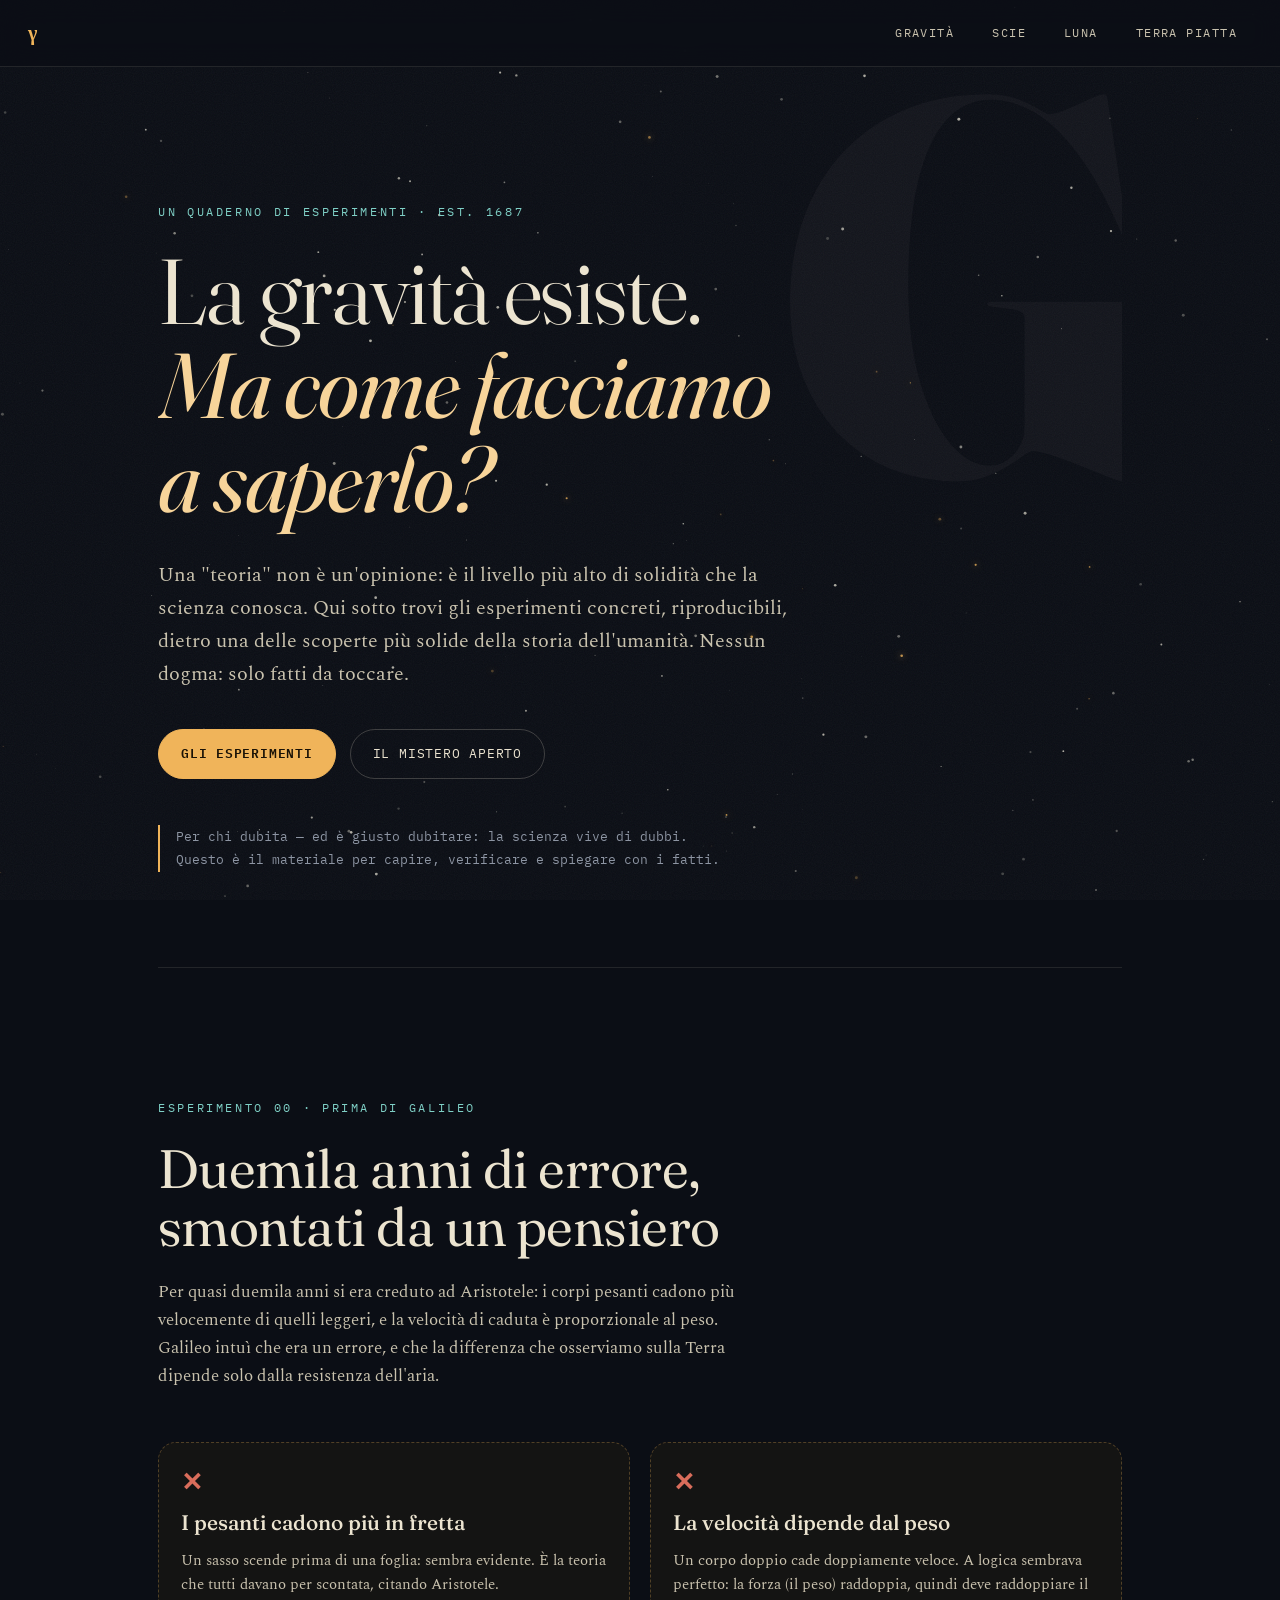
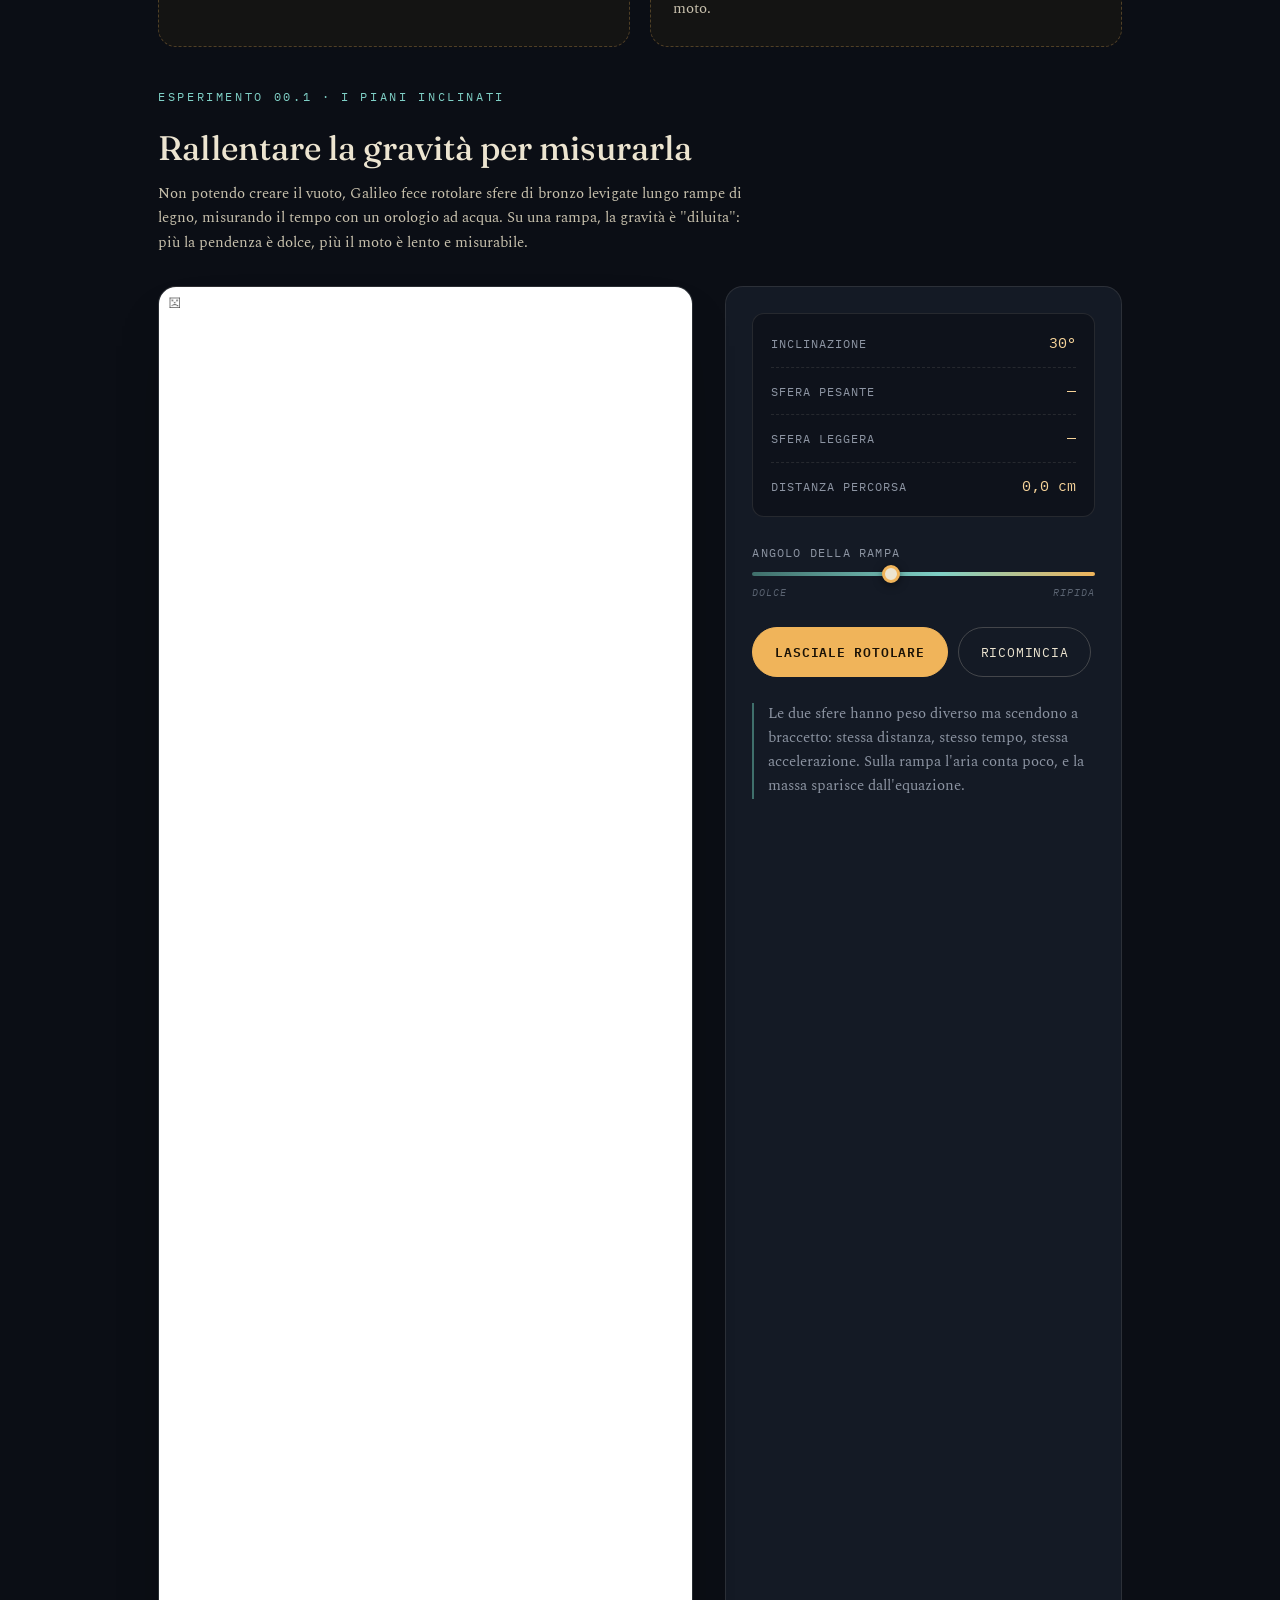
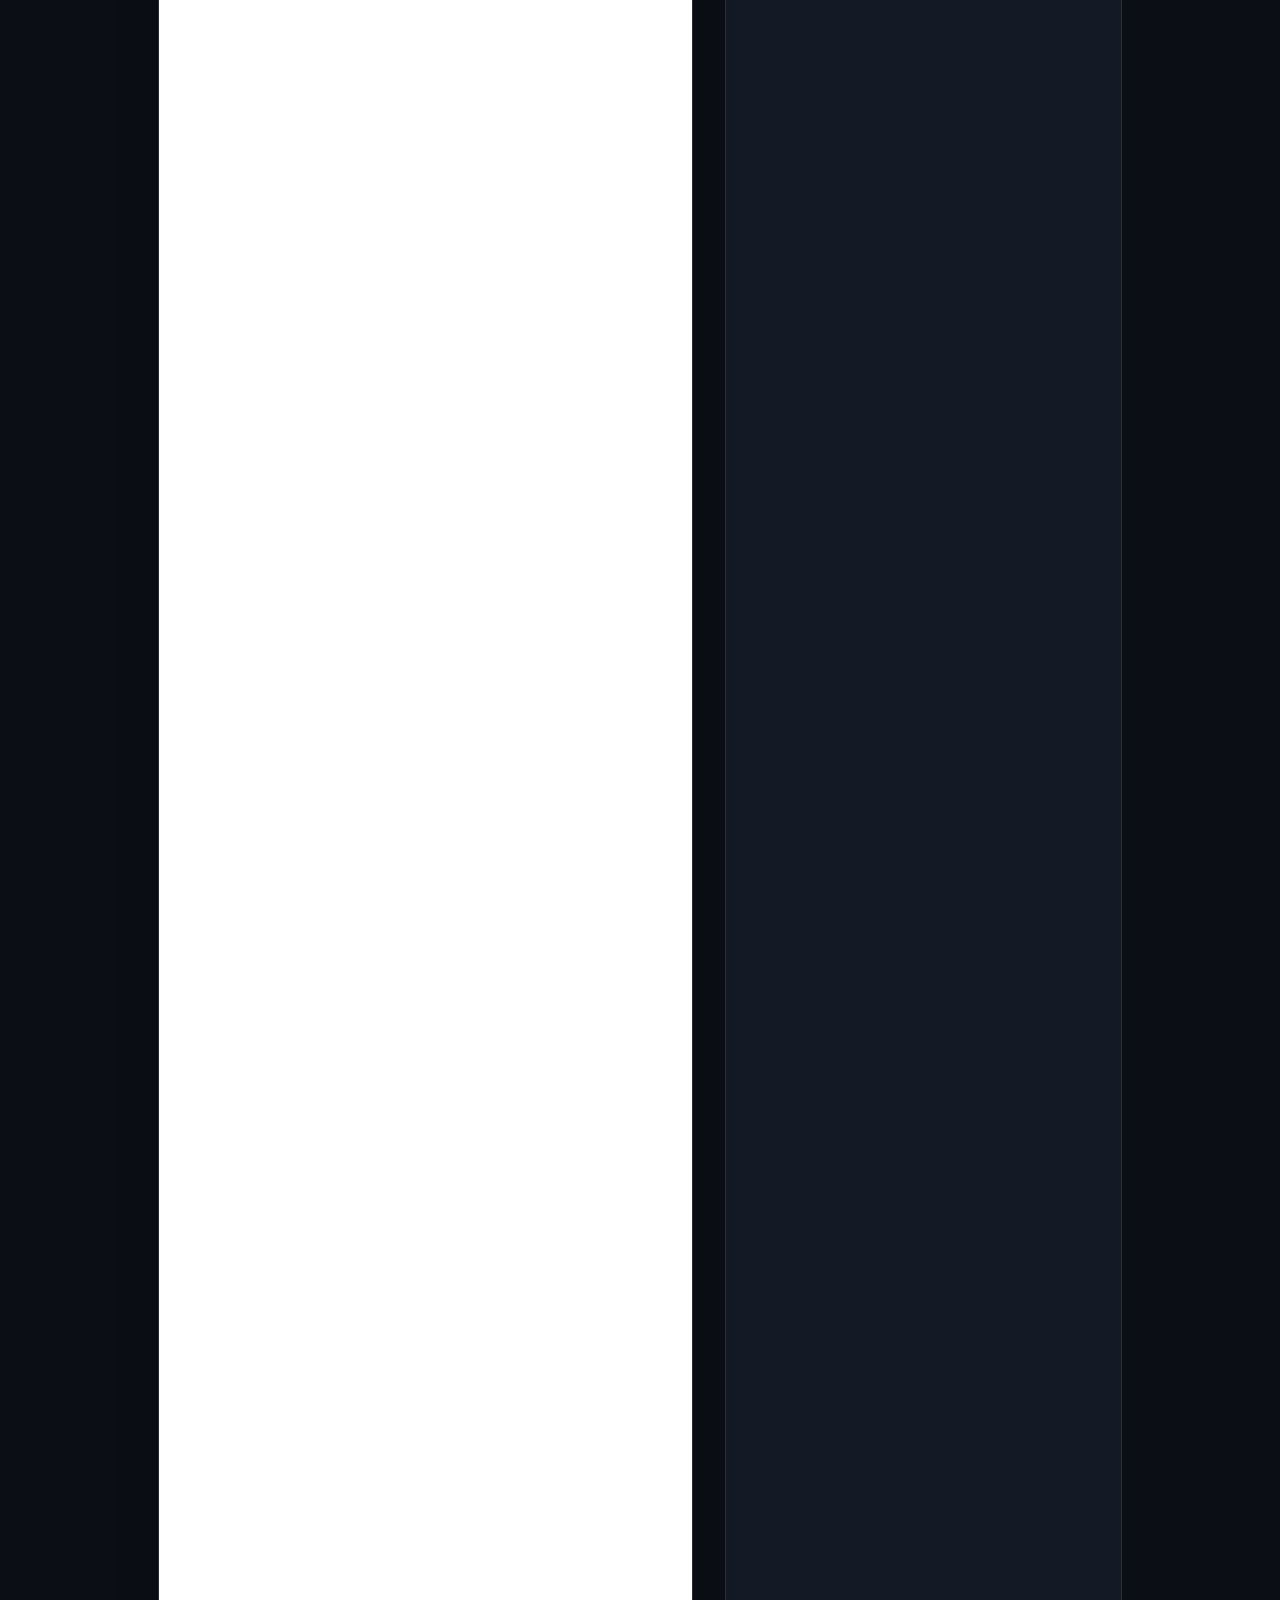
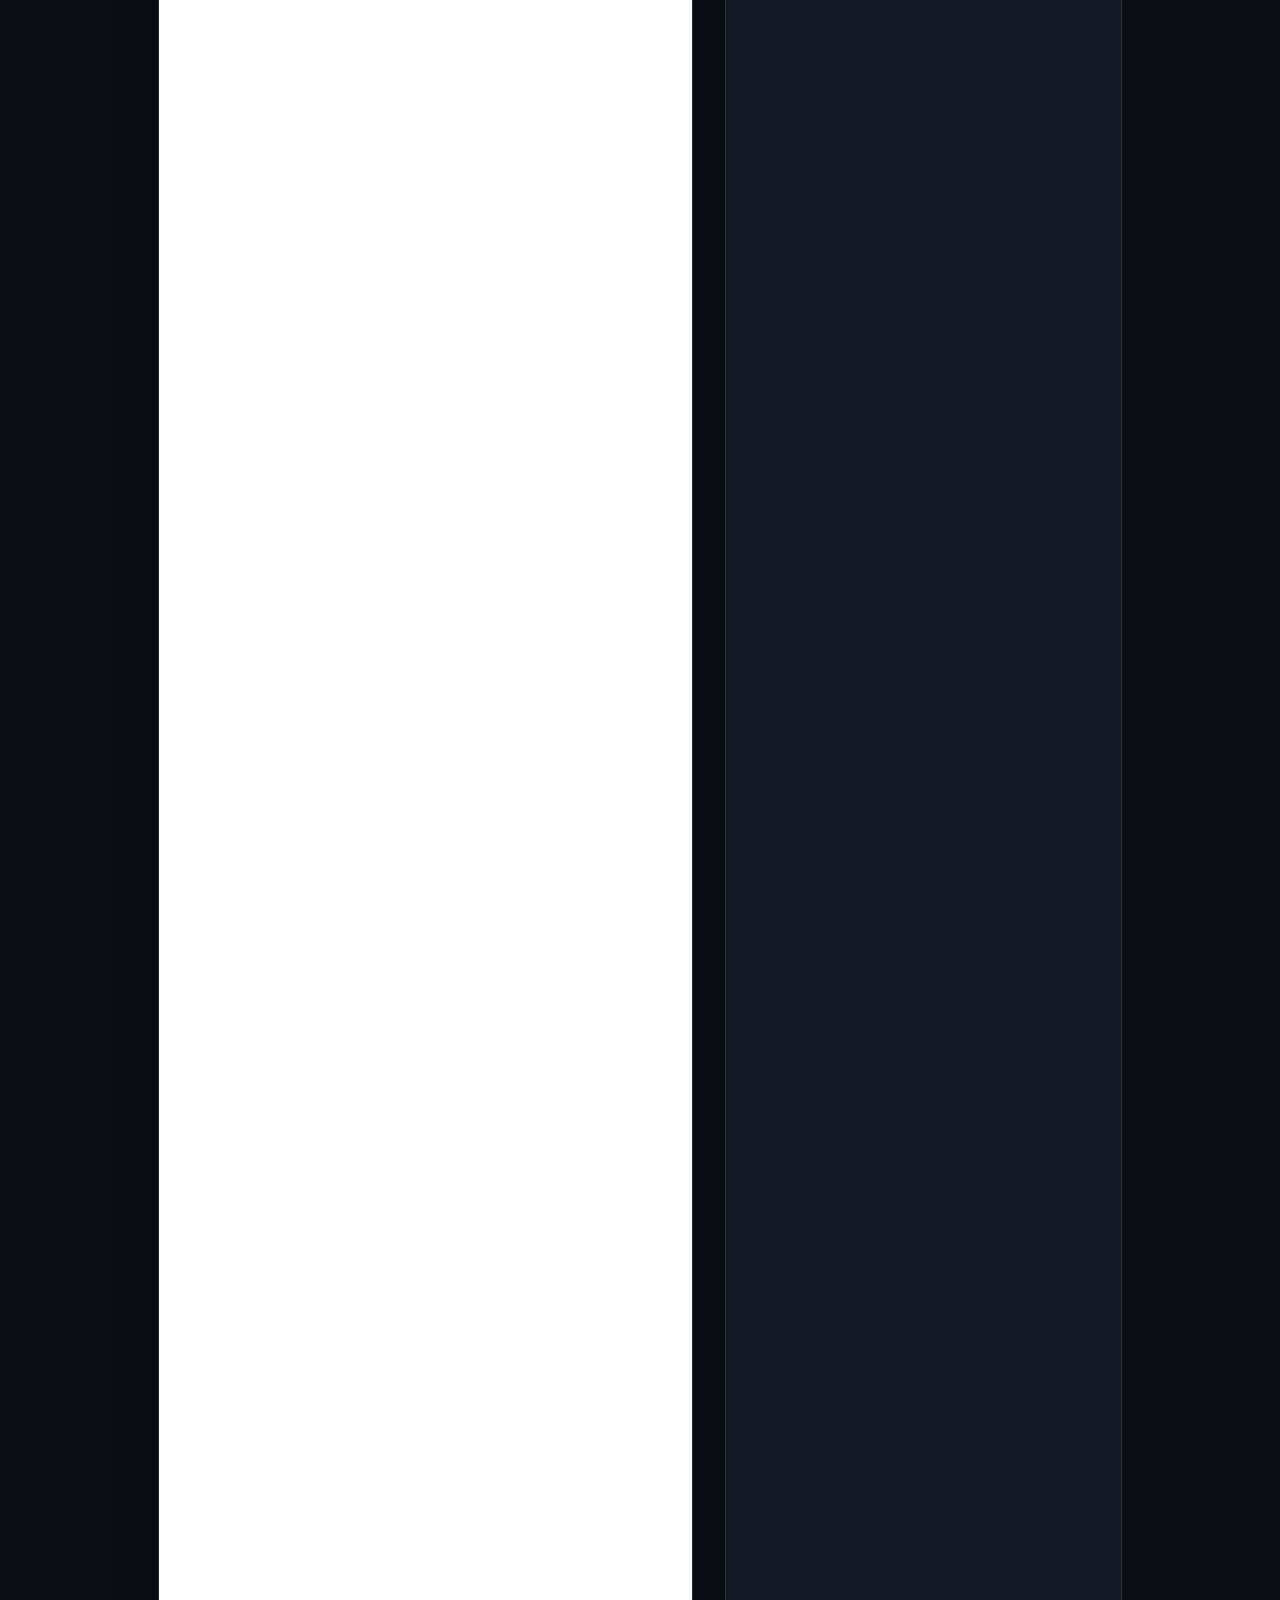
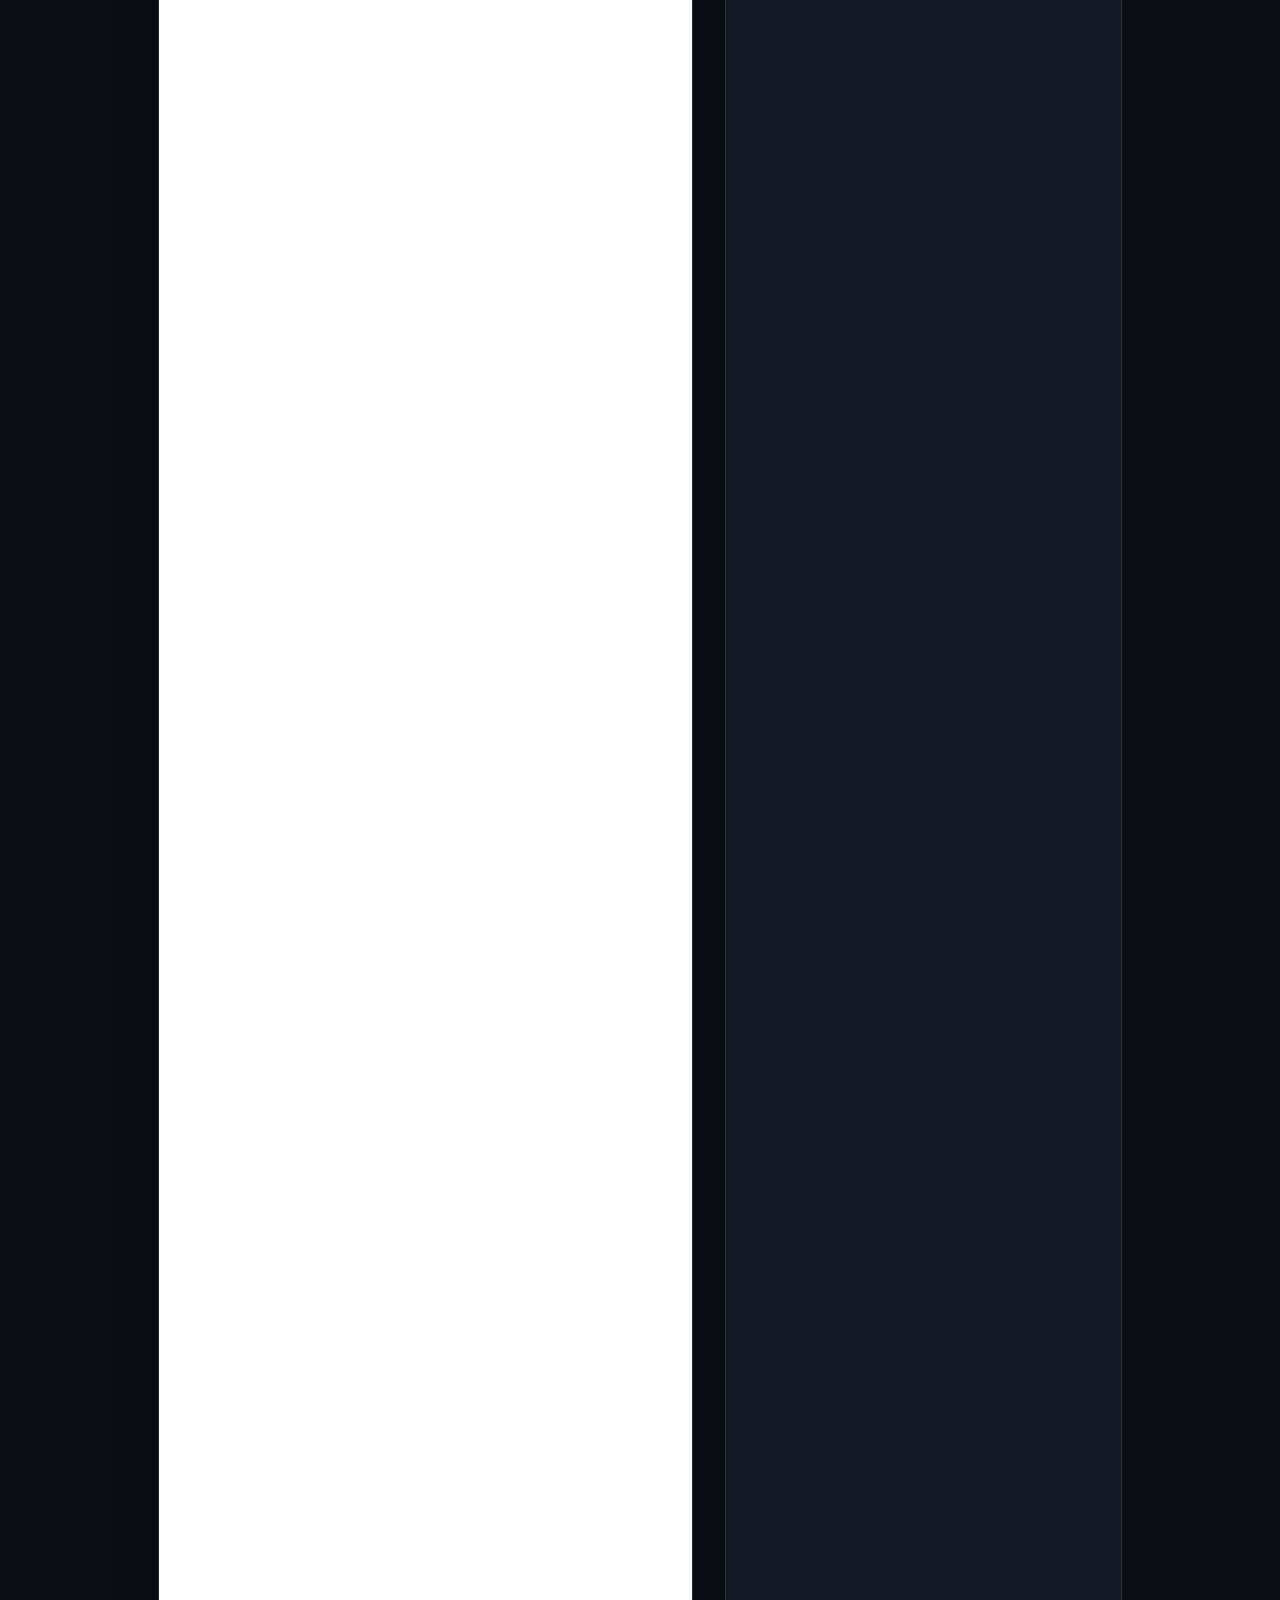
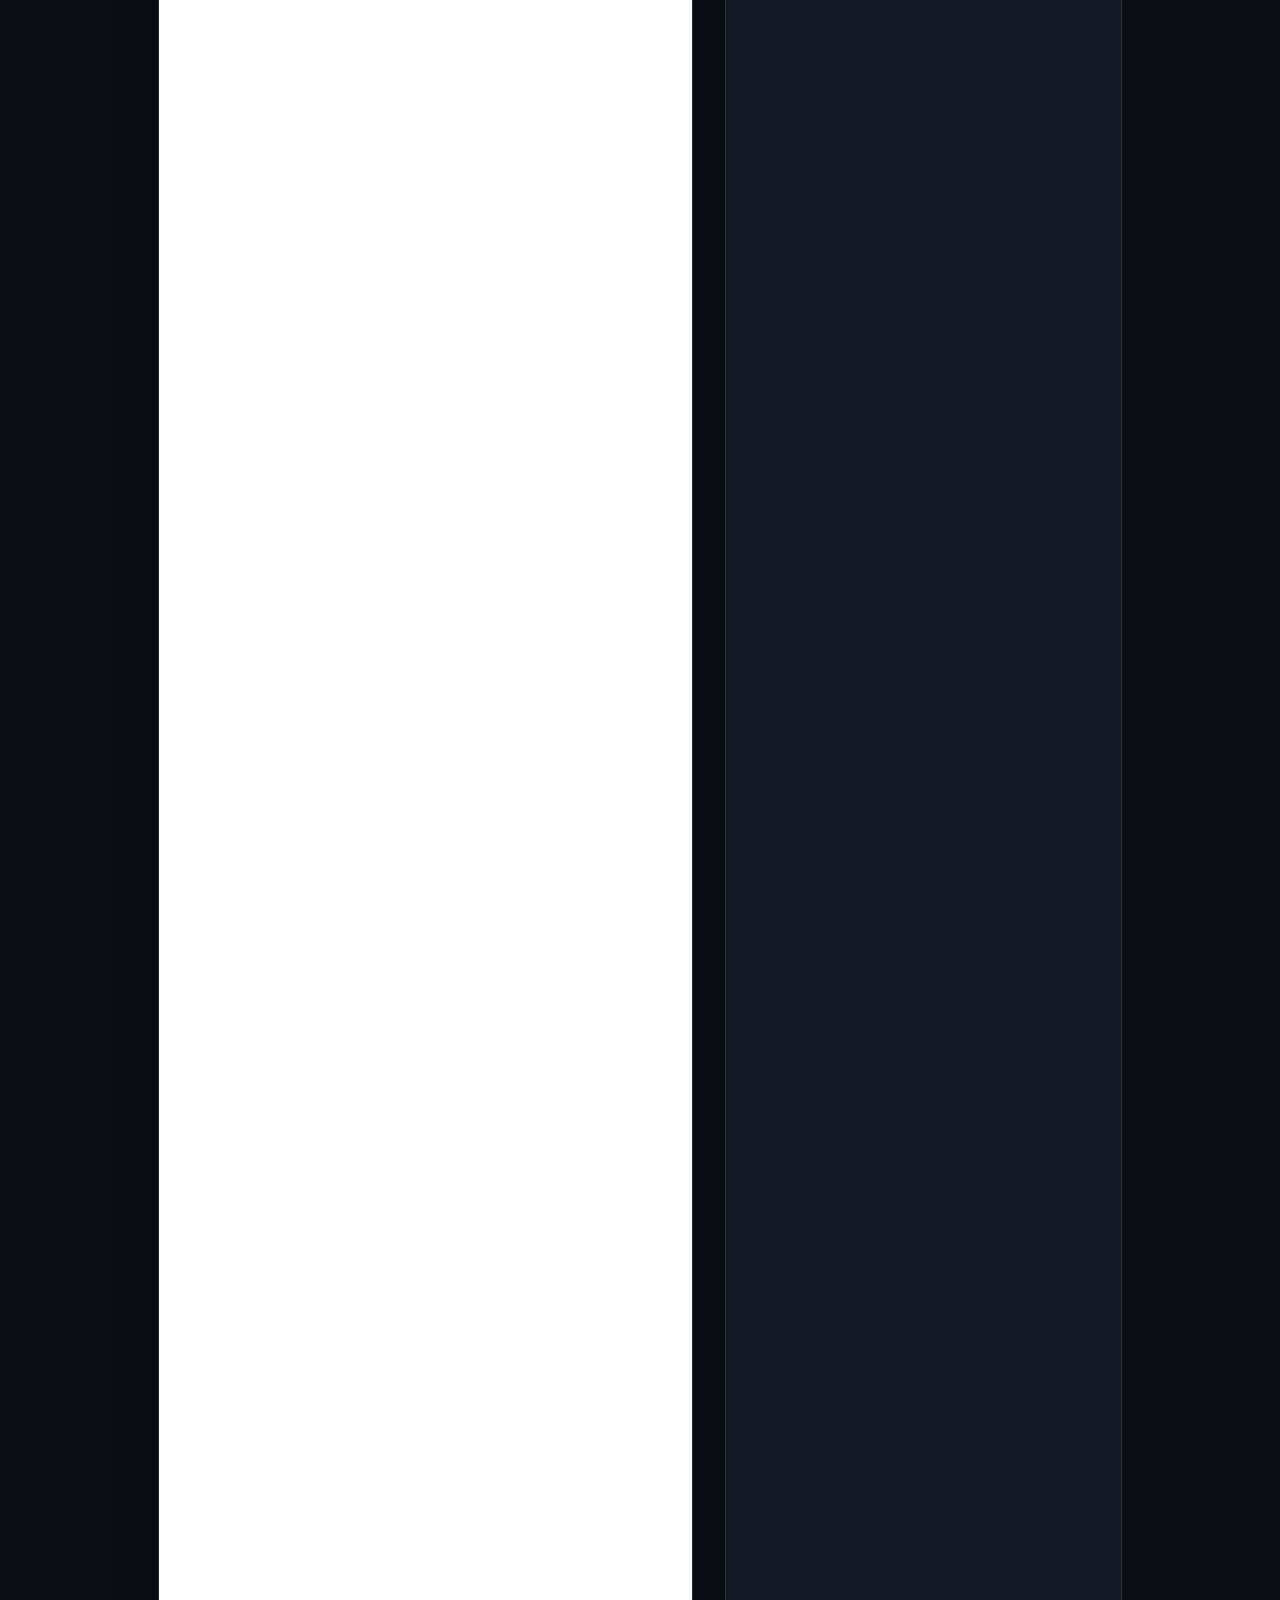
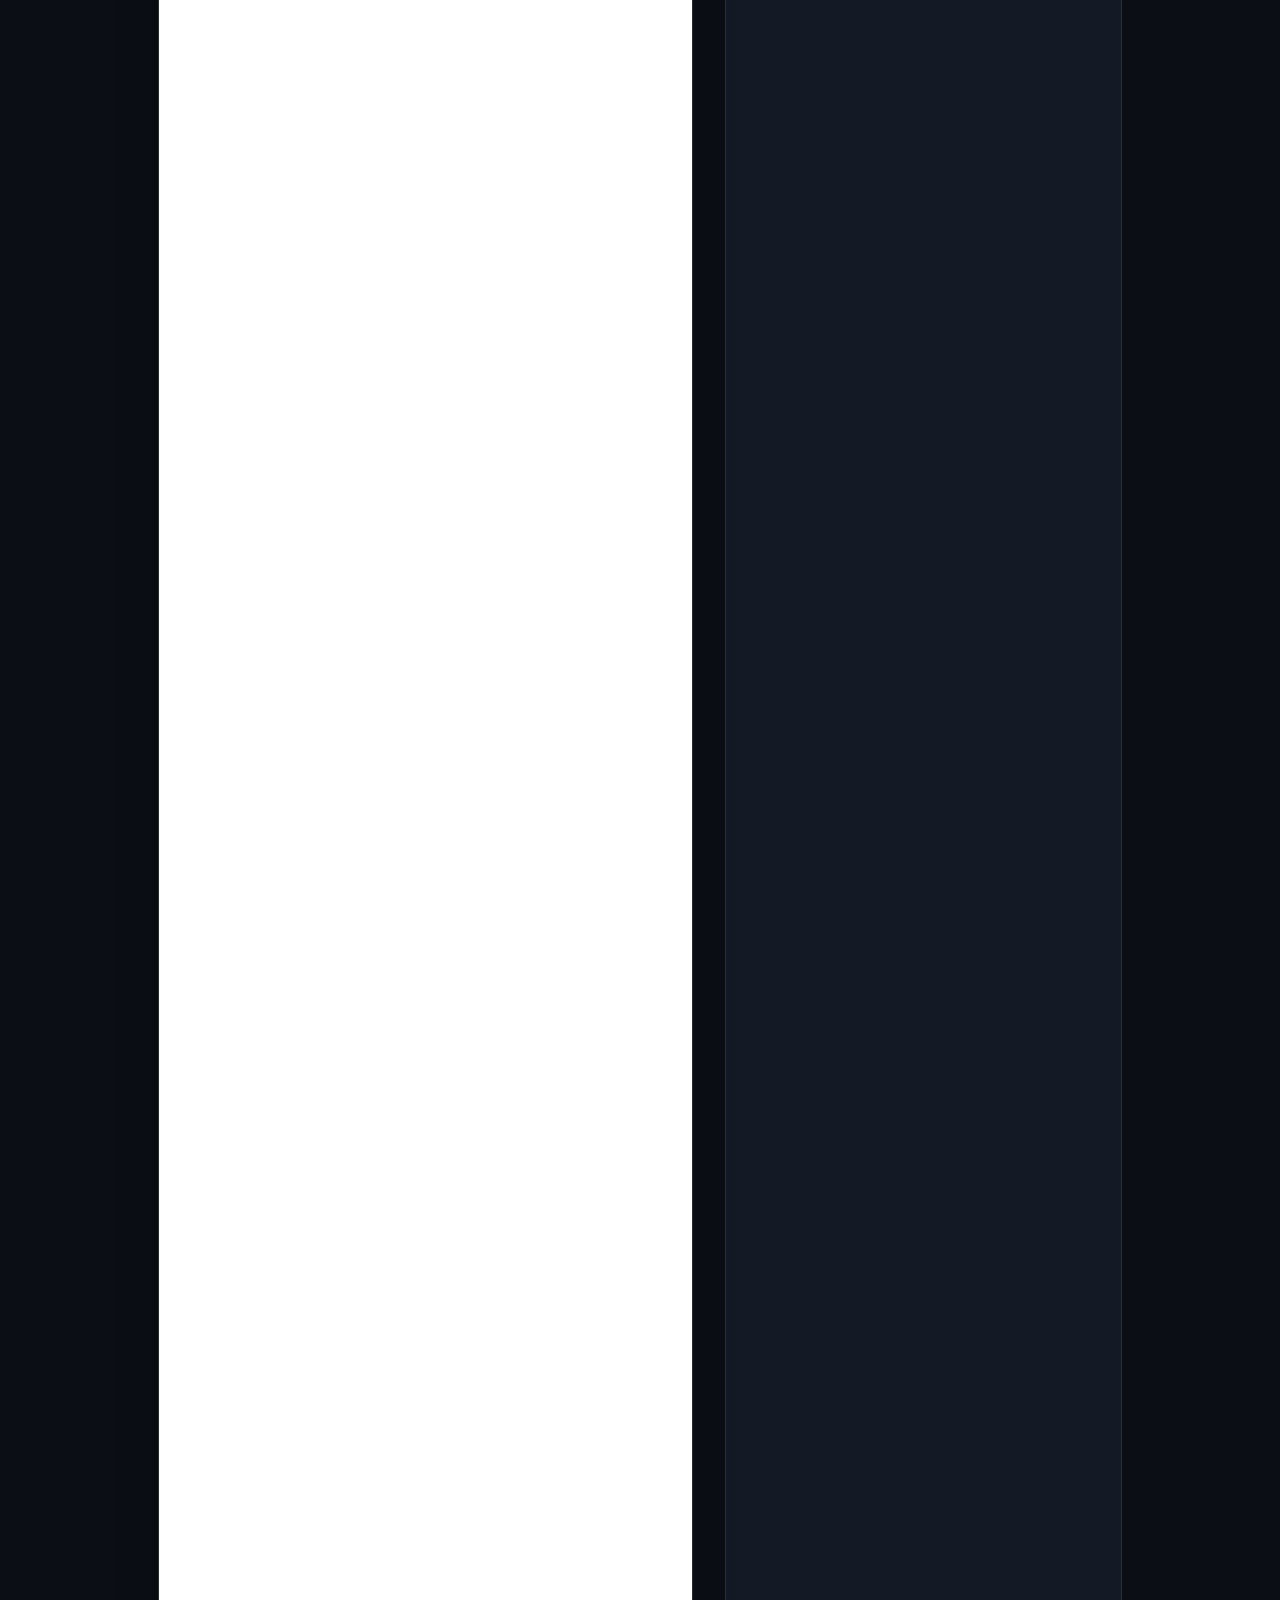
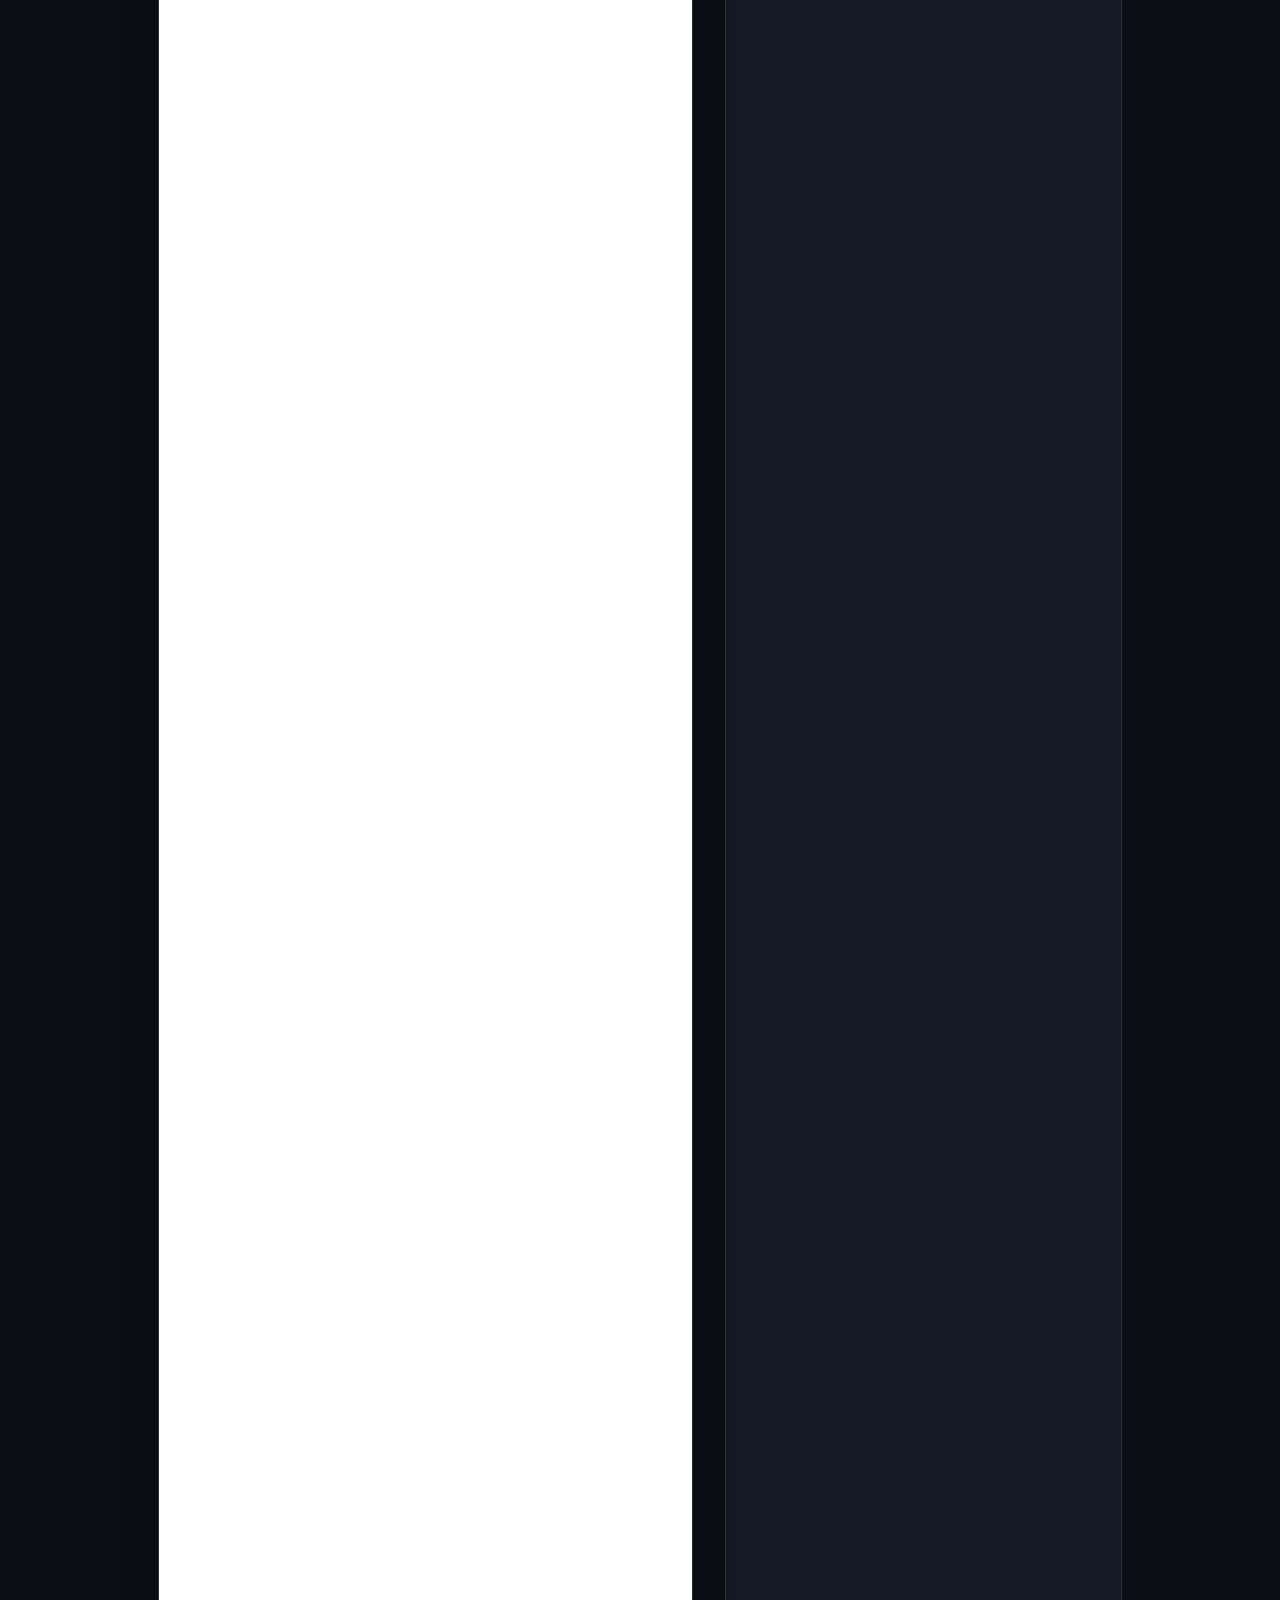
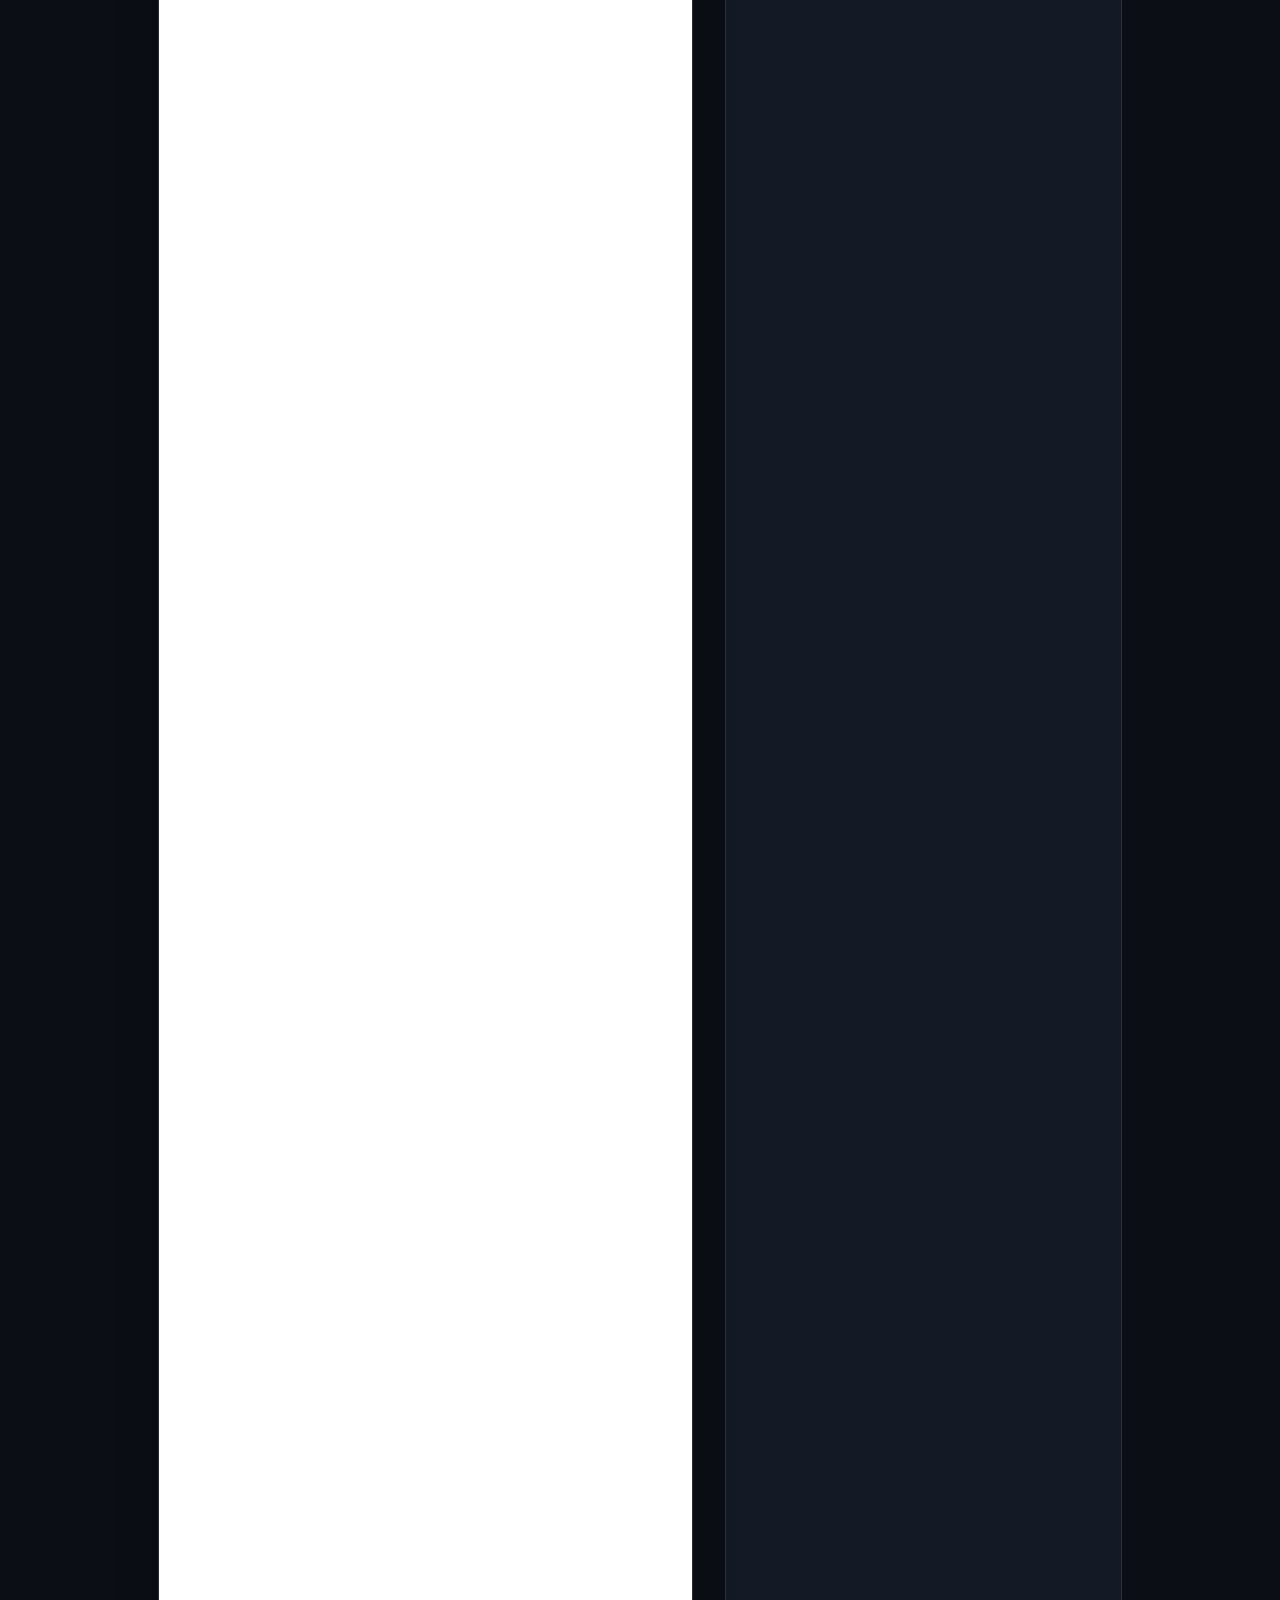
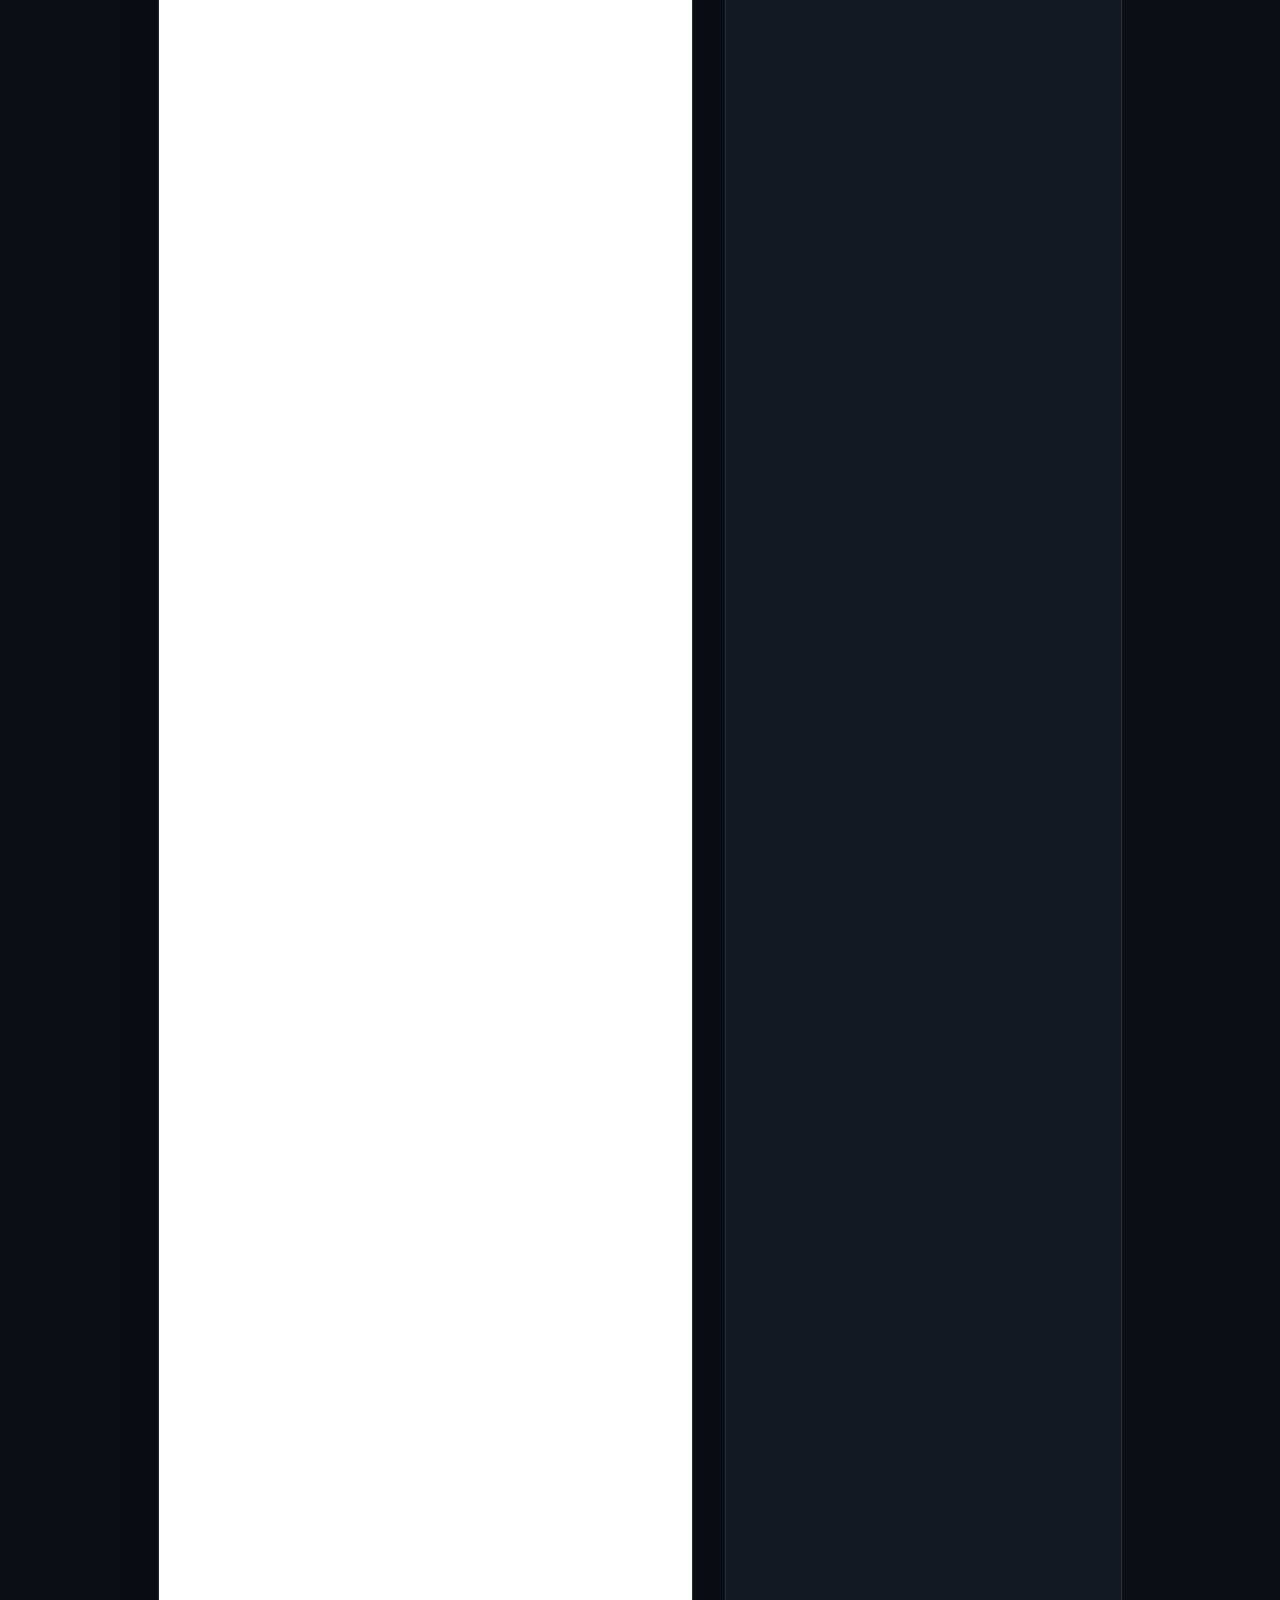
==== commit 244e55bd: "Scie: pagina 'Le scie nel cielo sono chimiche?' con 6 esperimenti interattivi (Schmidt-Appleman, per" ====
--- a/index.html
+++ b/index.html
@@ -19,6 +19,7 @@
   <a class="navbar-brand" href="#top" aria-label="Torna all'inizio">γ</a>
   <div class="navbar-links">
     <a class="navbar-link" href="#top">Gravità</a>
+    <a class="navbar-link" href="scie.html">Scie</a>
     <a class="navbar-link" href="luna.html">Luna</a>
     <a class="navbar-link" href="terrapiatta.html">Terra Piatta</a>
   </div>
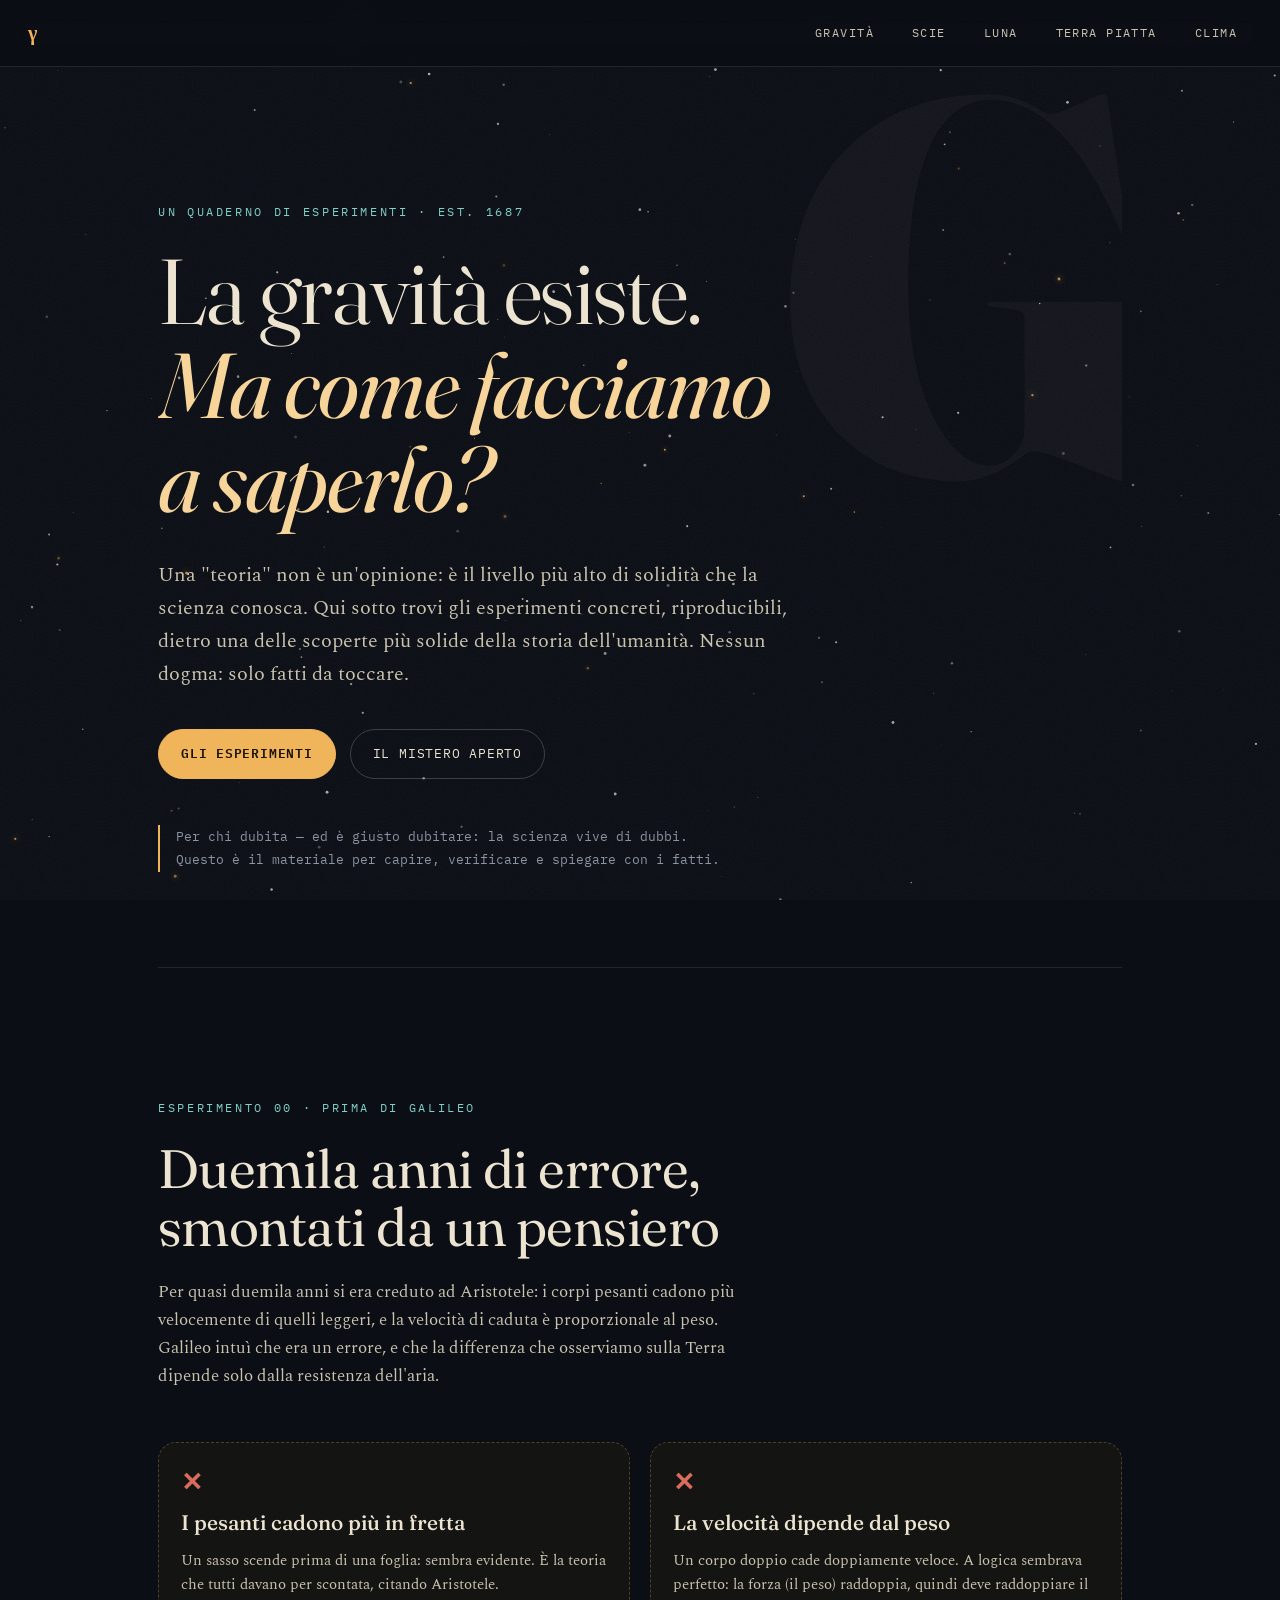
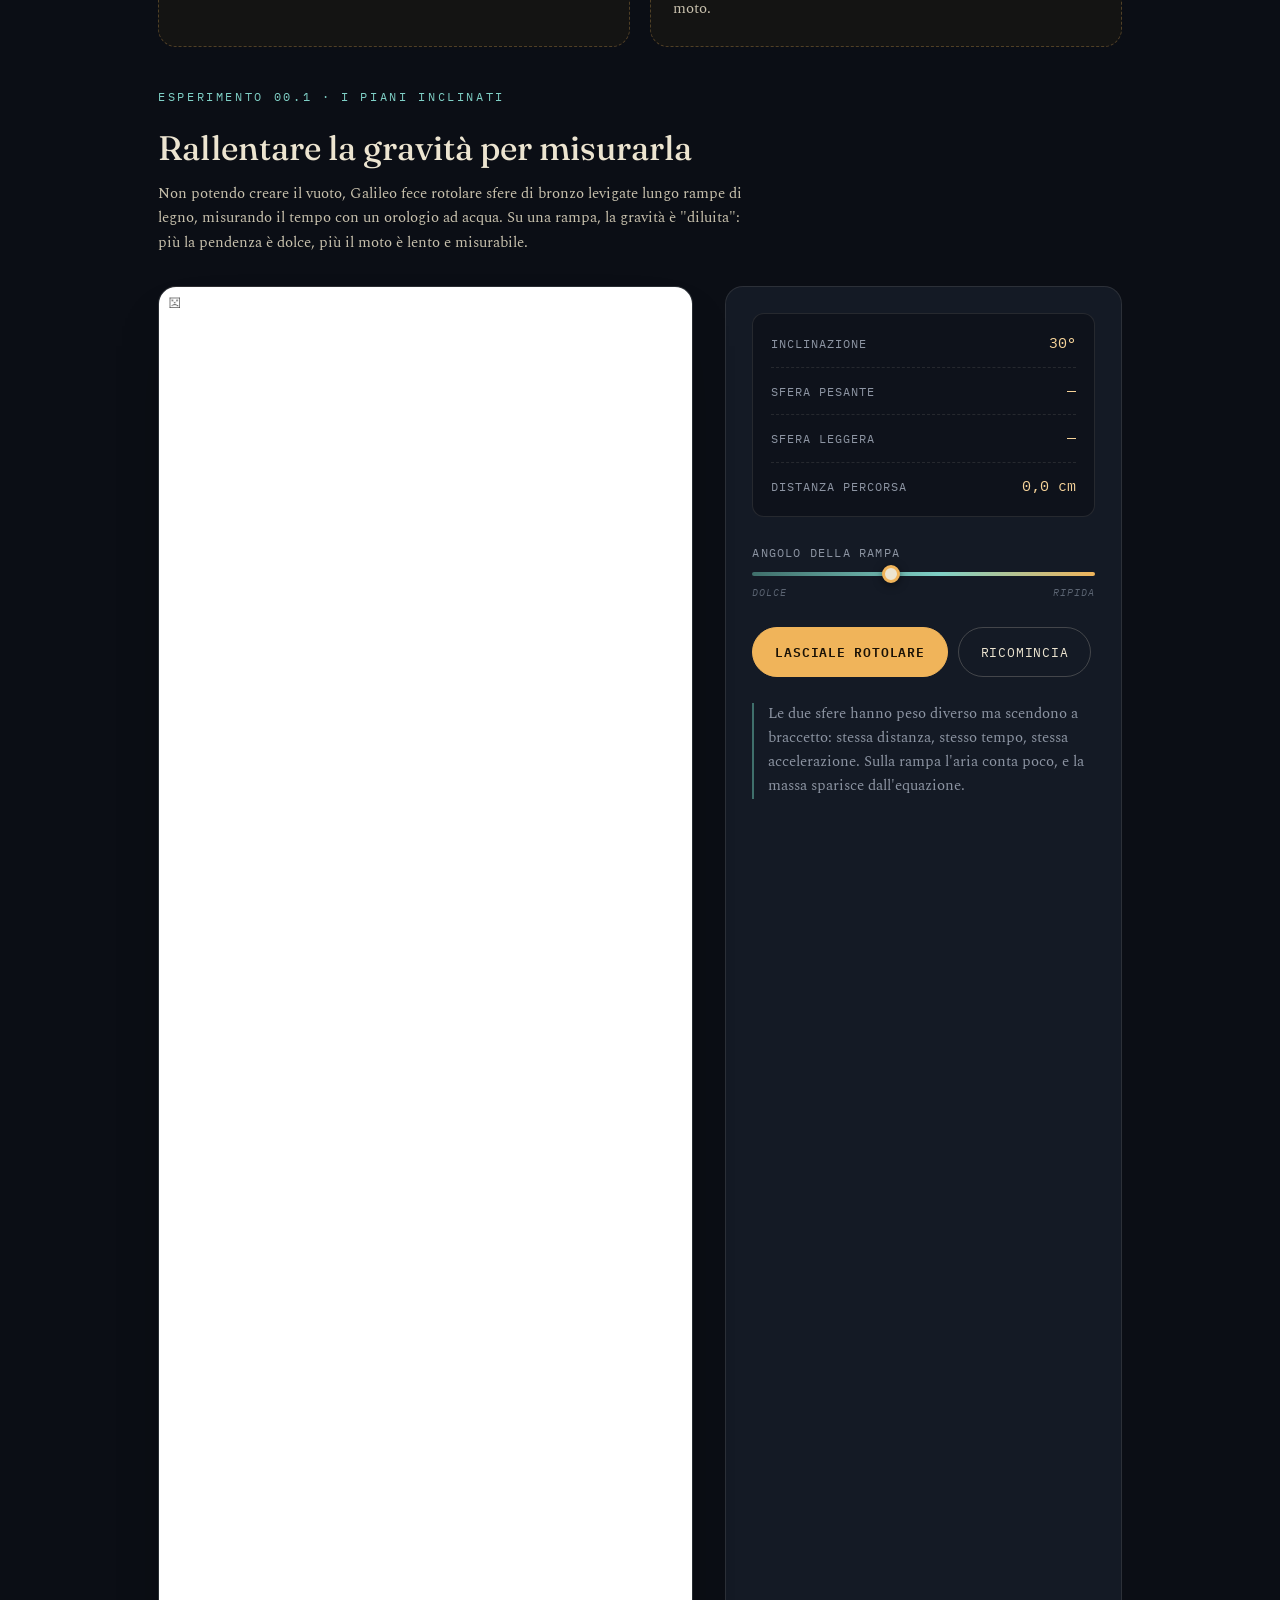
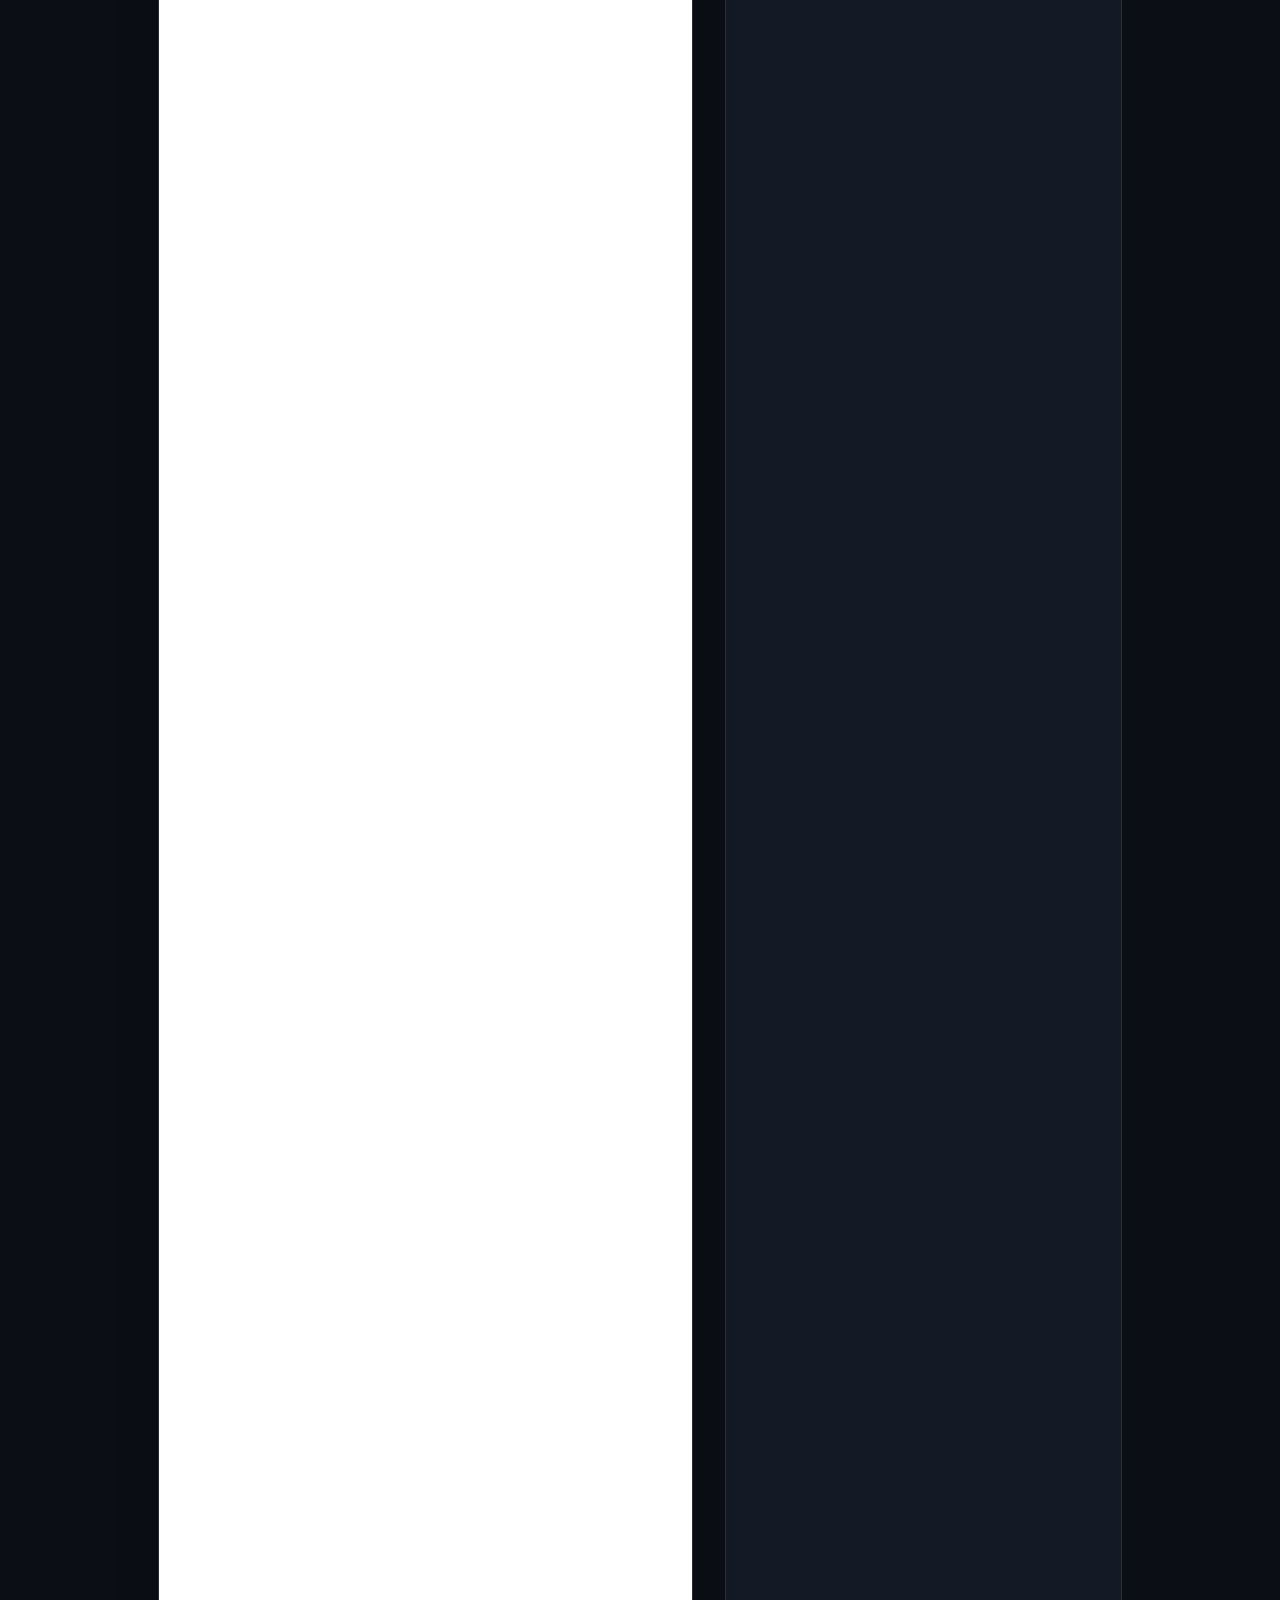
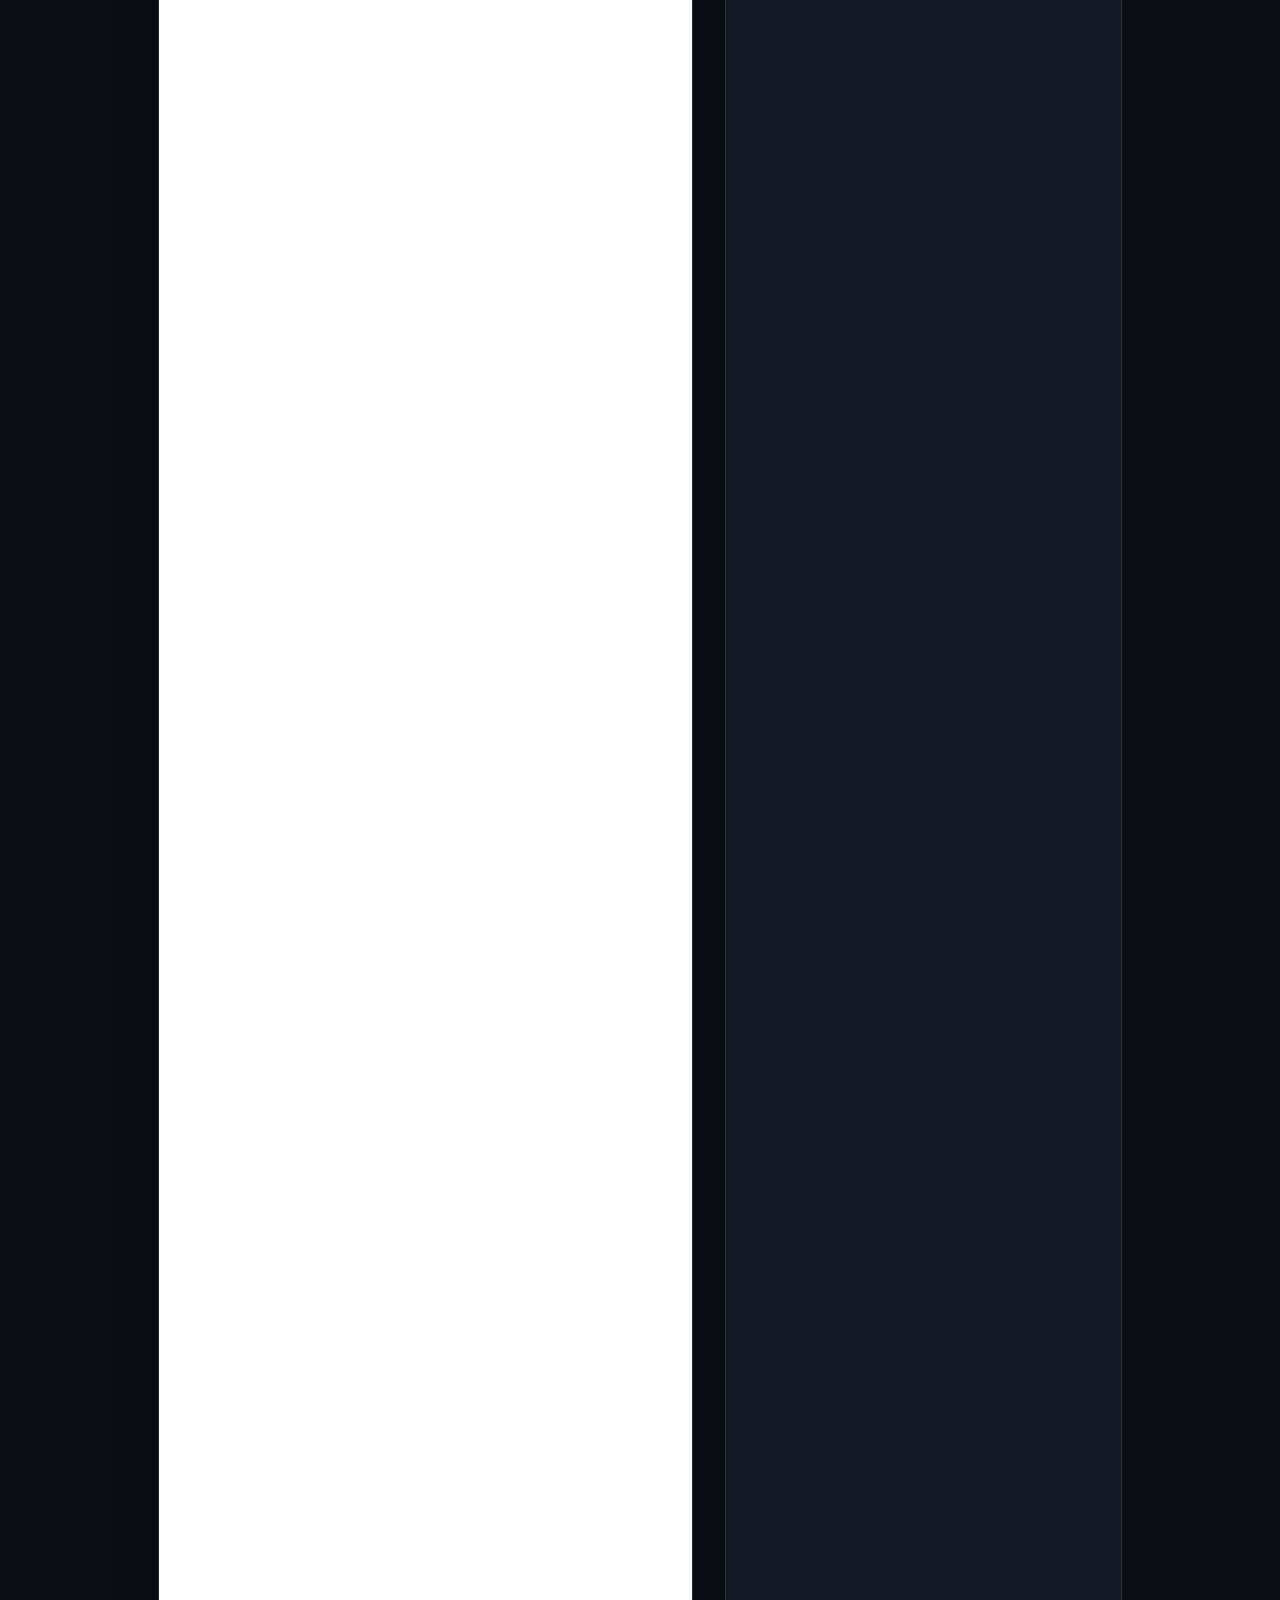
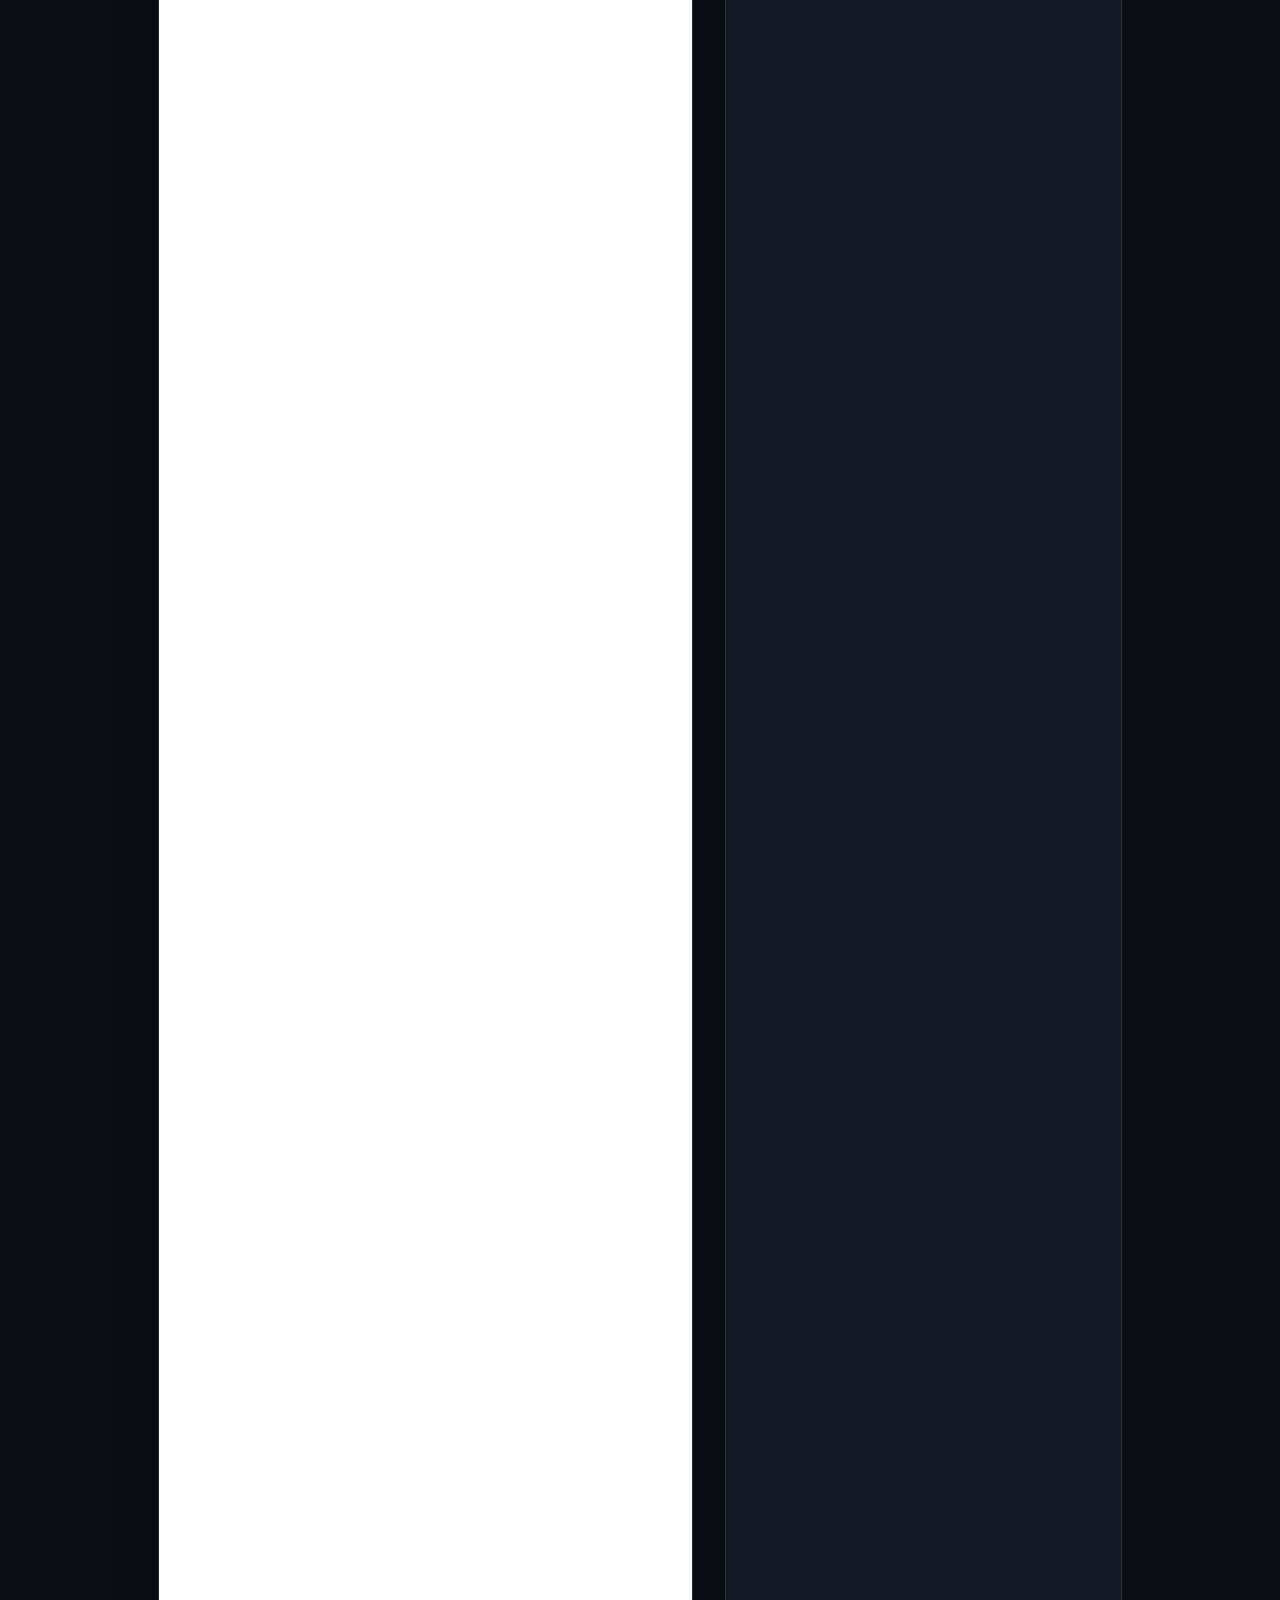
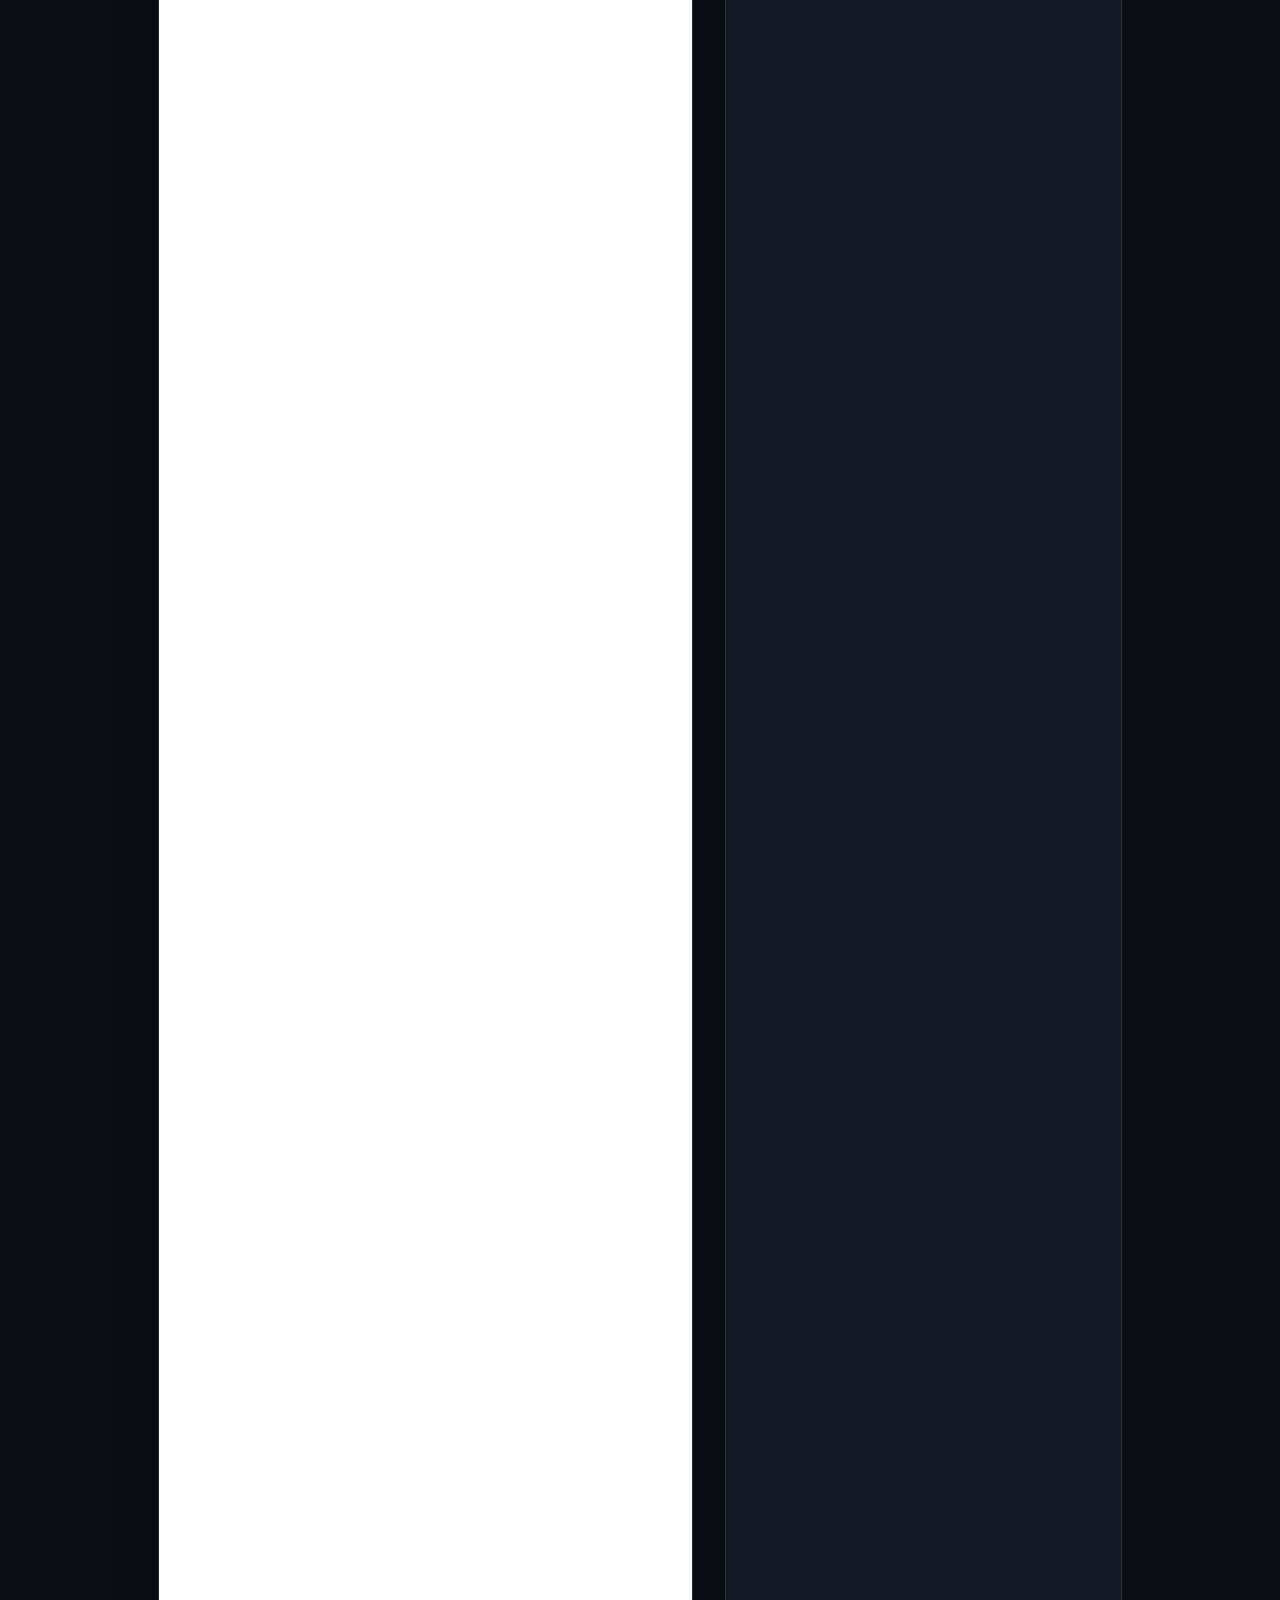
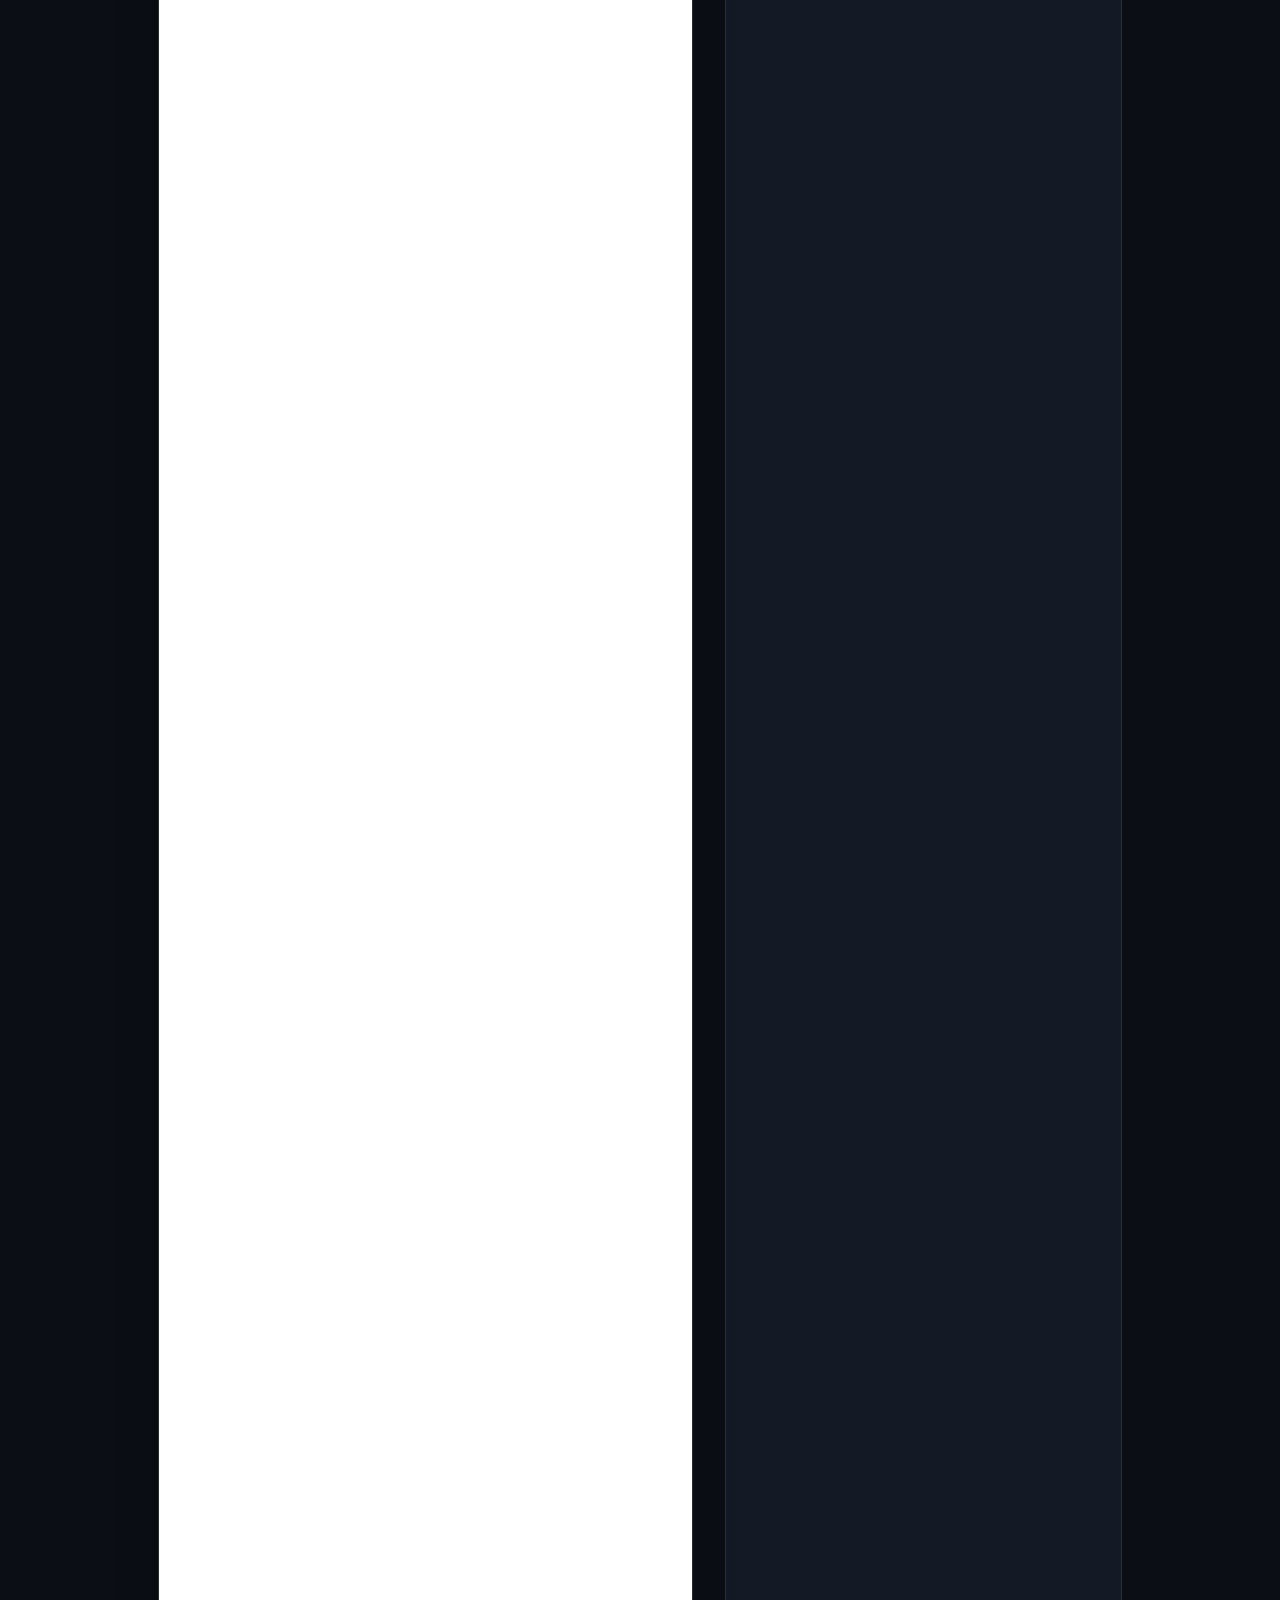
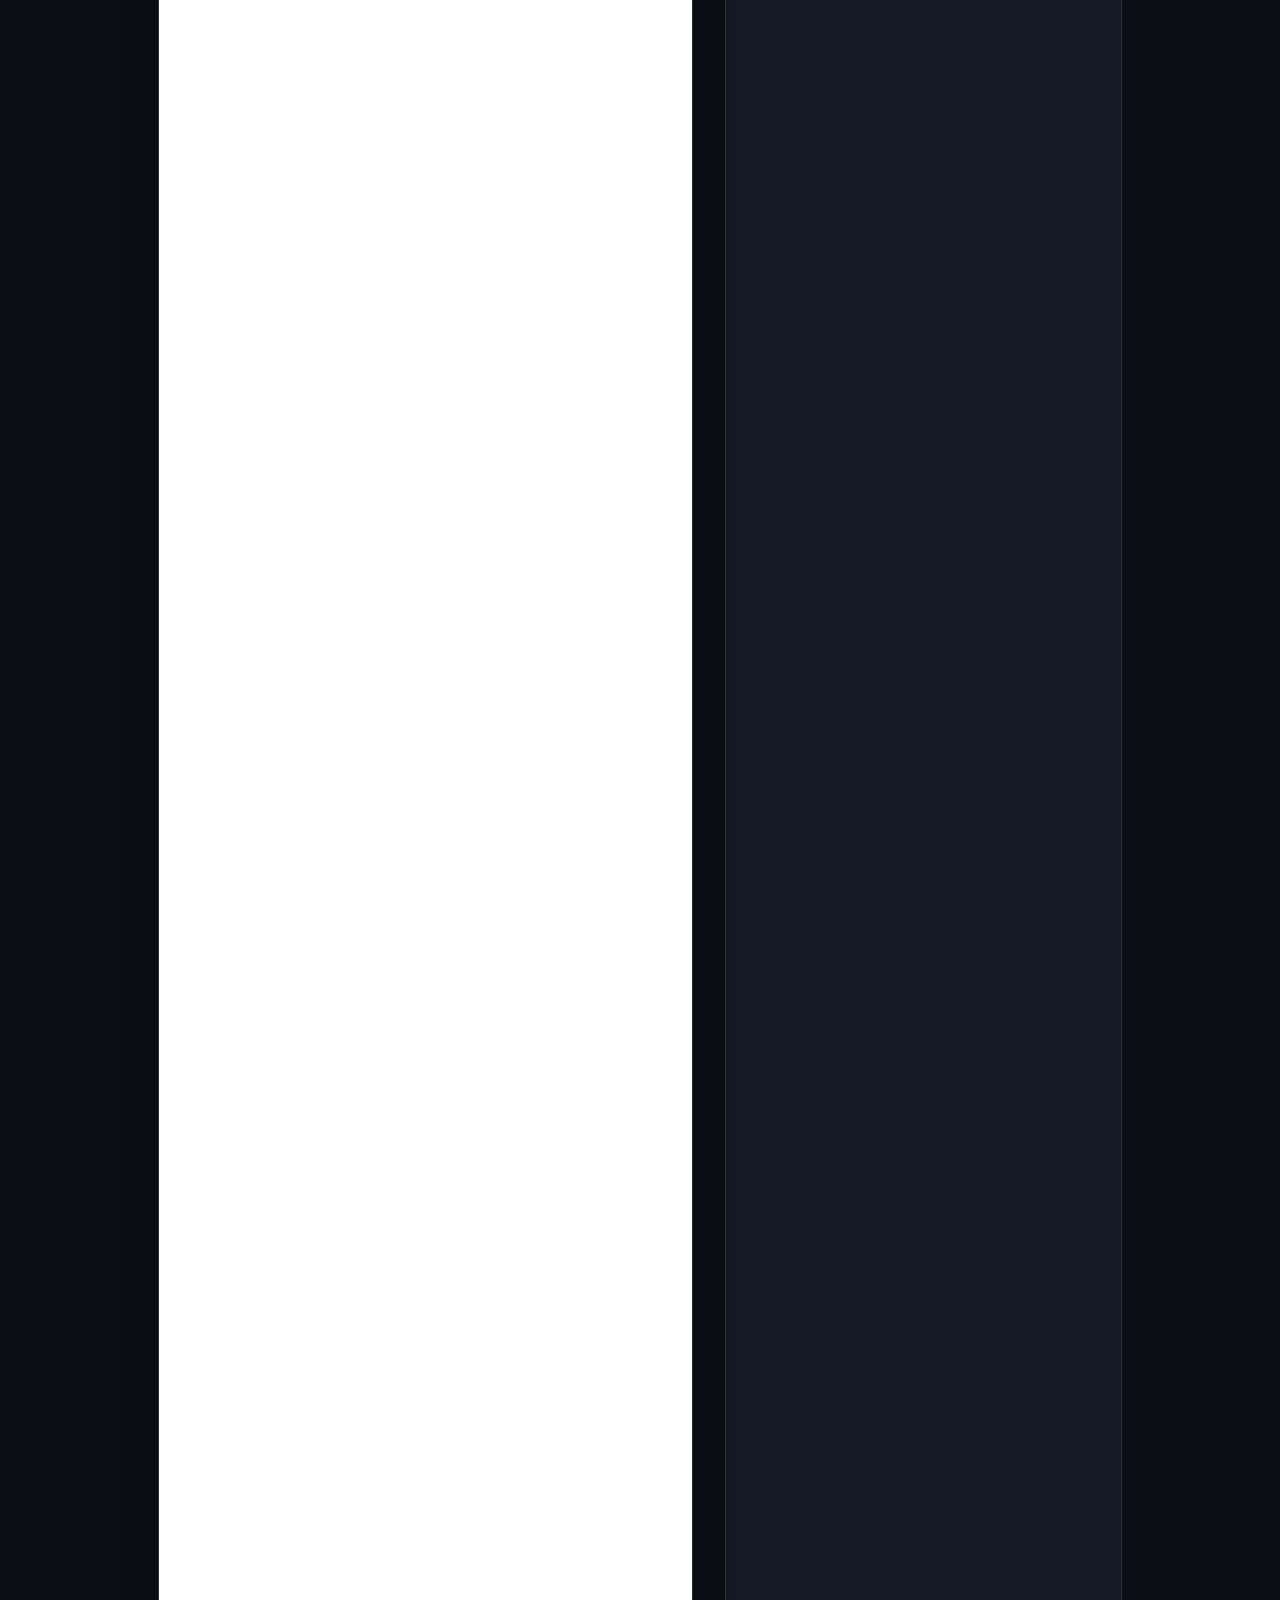
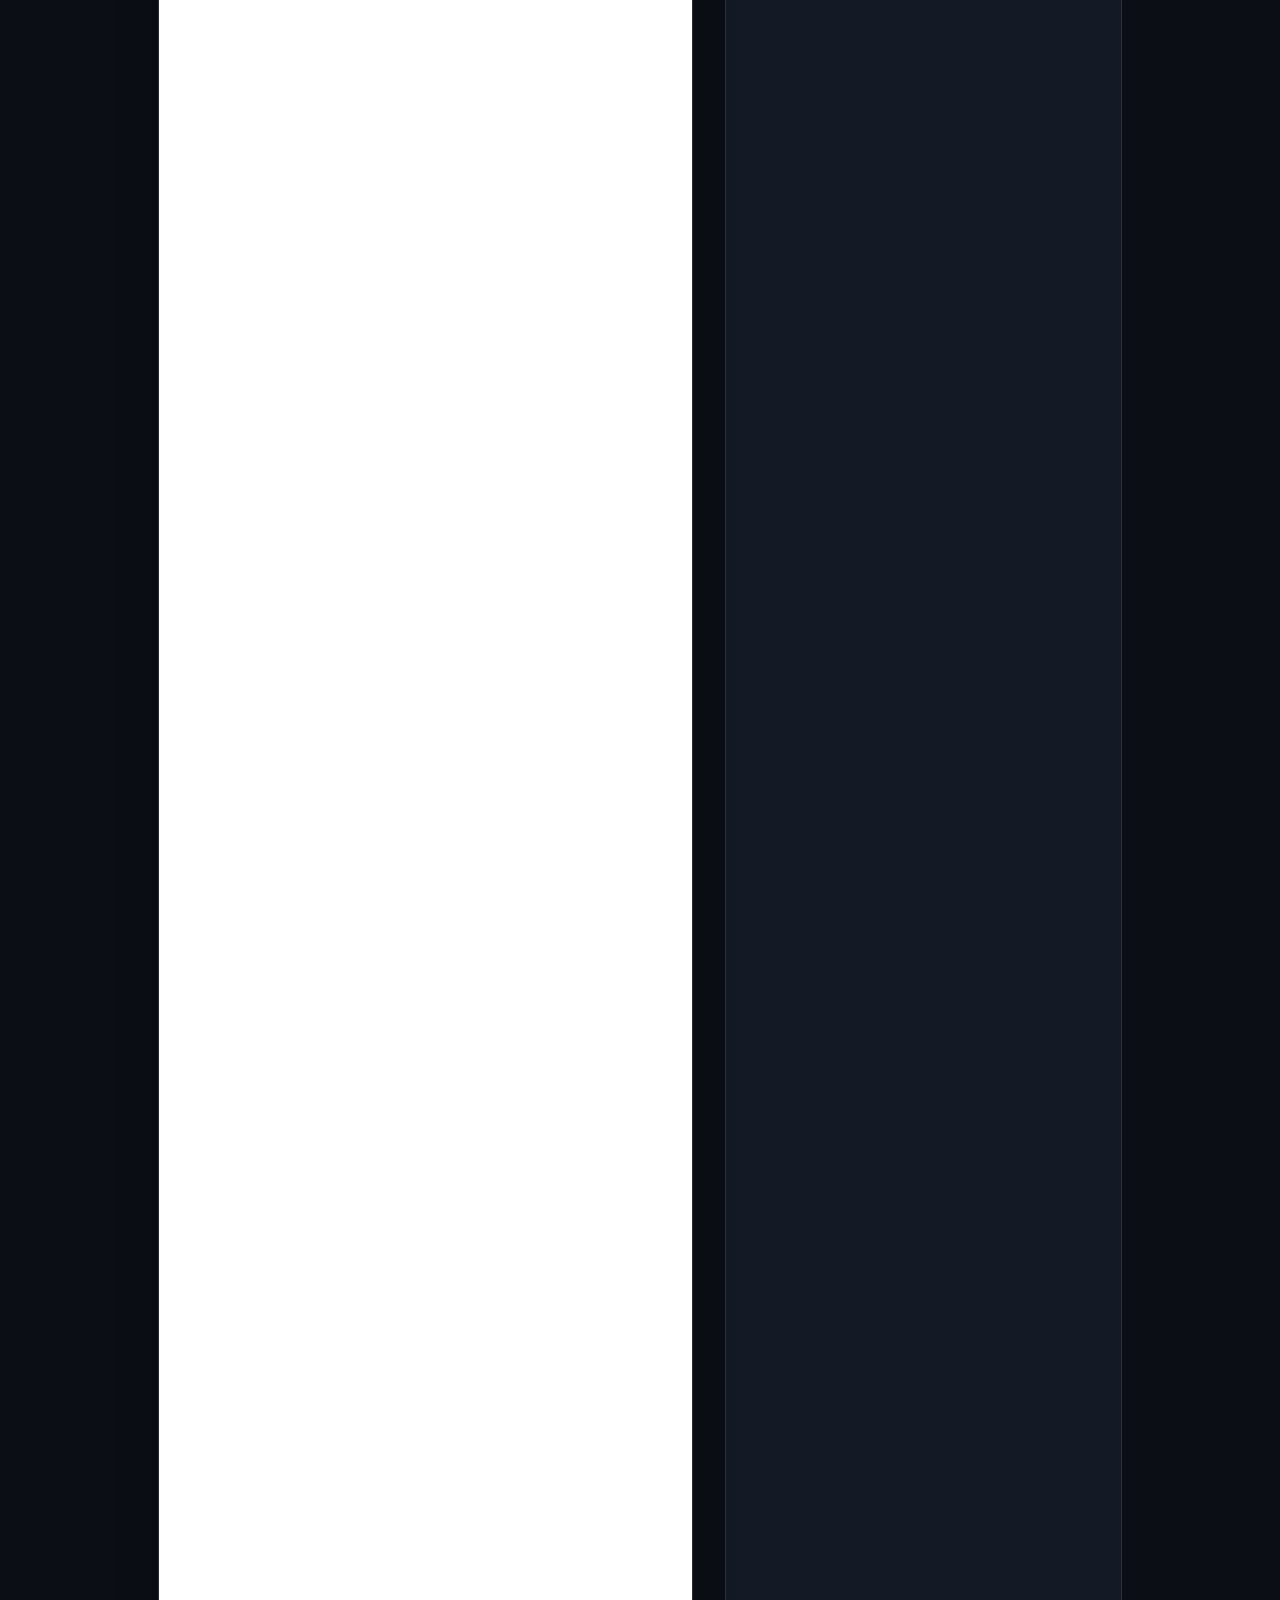
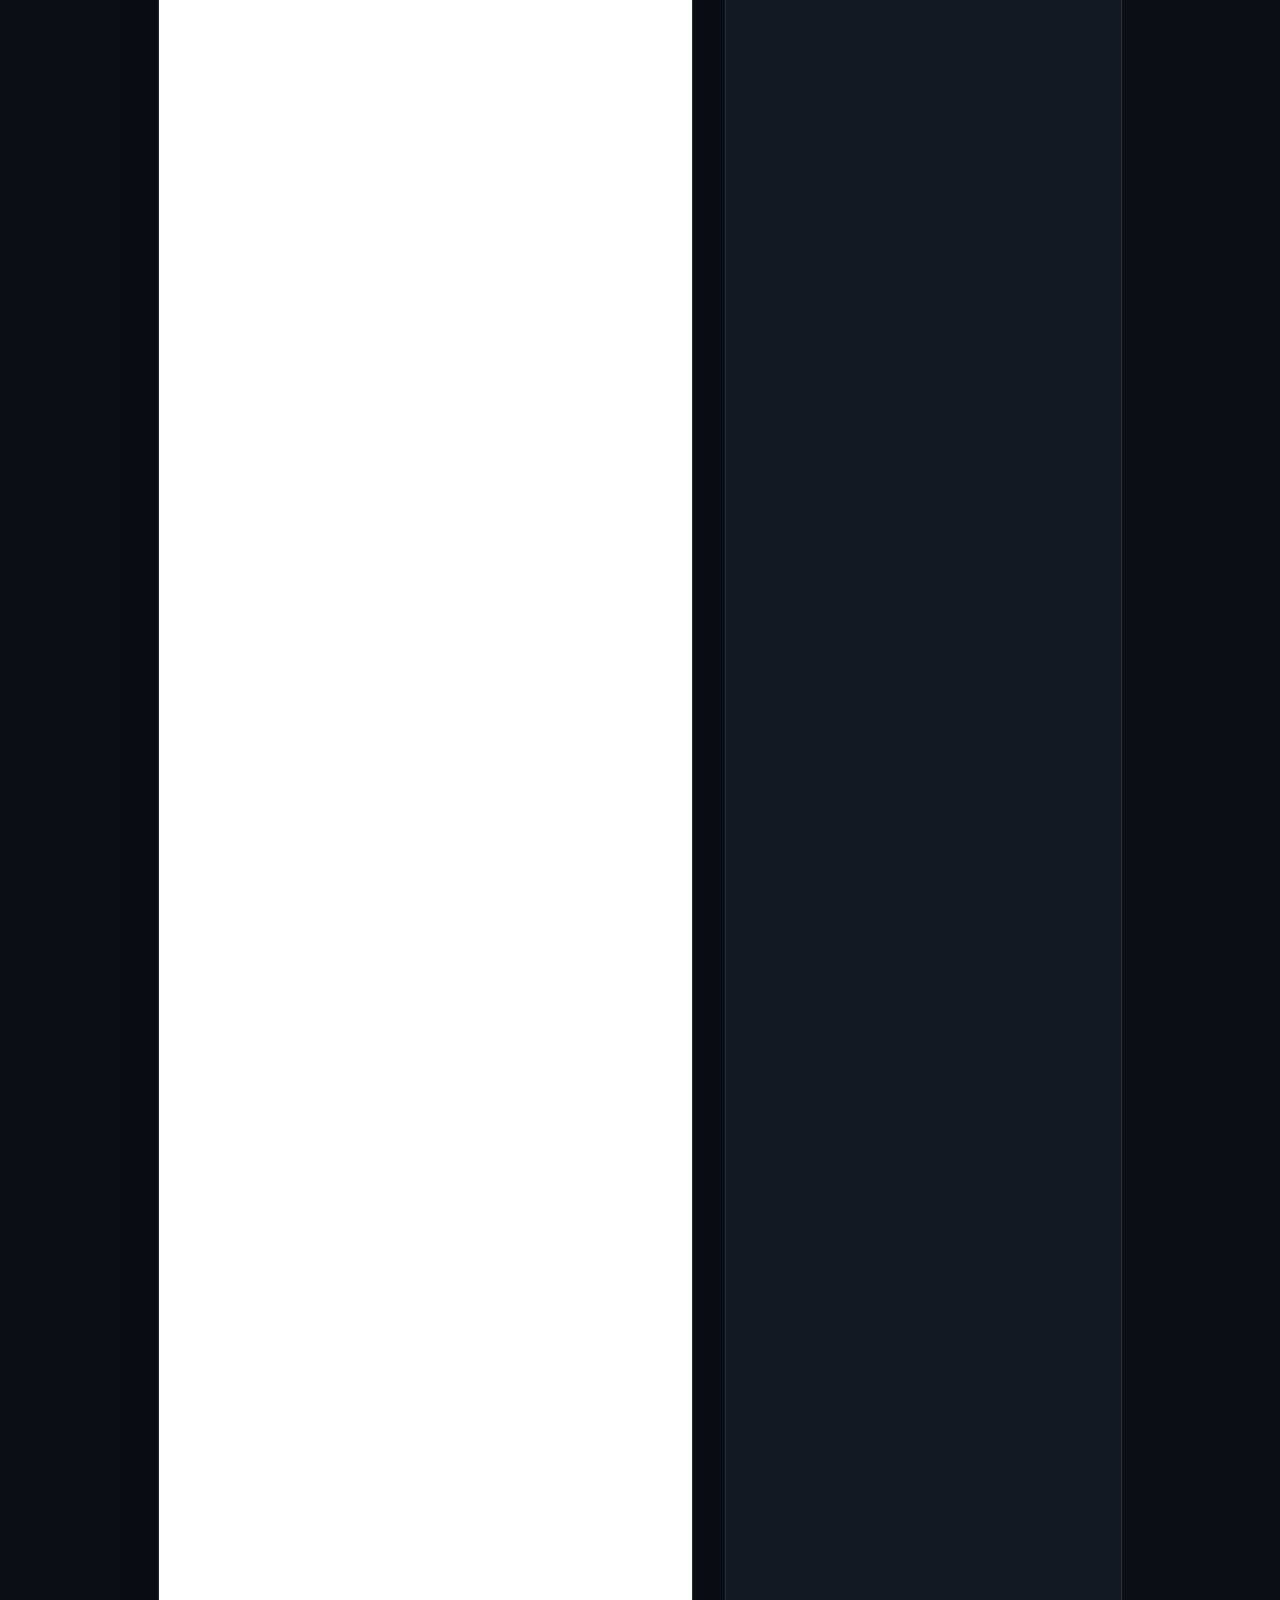
==== commit 97b11cb5: "Clima: pagina 'Il clima sta cambiando?' con 6 esperimenti interattivi (Keeling, Tyndall, forzante ra" ====
--- a/index.html
+++ b/index.html
@@ -22,6 +22,7 @@
     <a class="navbar-link" href="scie.html">Scie</a>
     <a class="navbar-link" href="luna.html">Luna</a>
     <a class="navbar-link" href="terrapiatta.html">Terra Piatta</a>
+    <a class="navbar-link" href="clima.html">Clima</a>
   </div>
 </nav>
 
--- a/styles.css
+++ b/styles.css
@@ -882,6 +882,7 @@
   .controls--wrap .btn { flex: 1 1 auto; }
   .timeline-track { grid-template-columns: 1fr; }
   .timeline-track::before { display: none; }
-  .navbar { padding: 12px 20px; }
+  .navbar { padding: 12px 20px; flex-wrap: wrap; row-gap: 8px; }
+  .navbar-links { flex-wrap: wrap; }
   .navbar-link { font-size: 11px; padding: 8px 11px; letter-spacing: 0.08em; }
 }
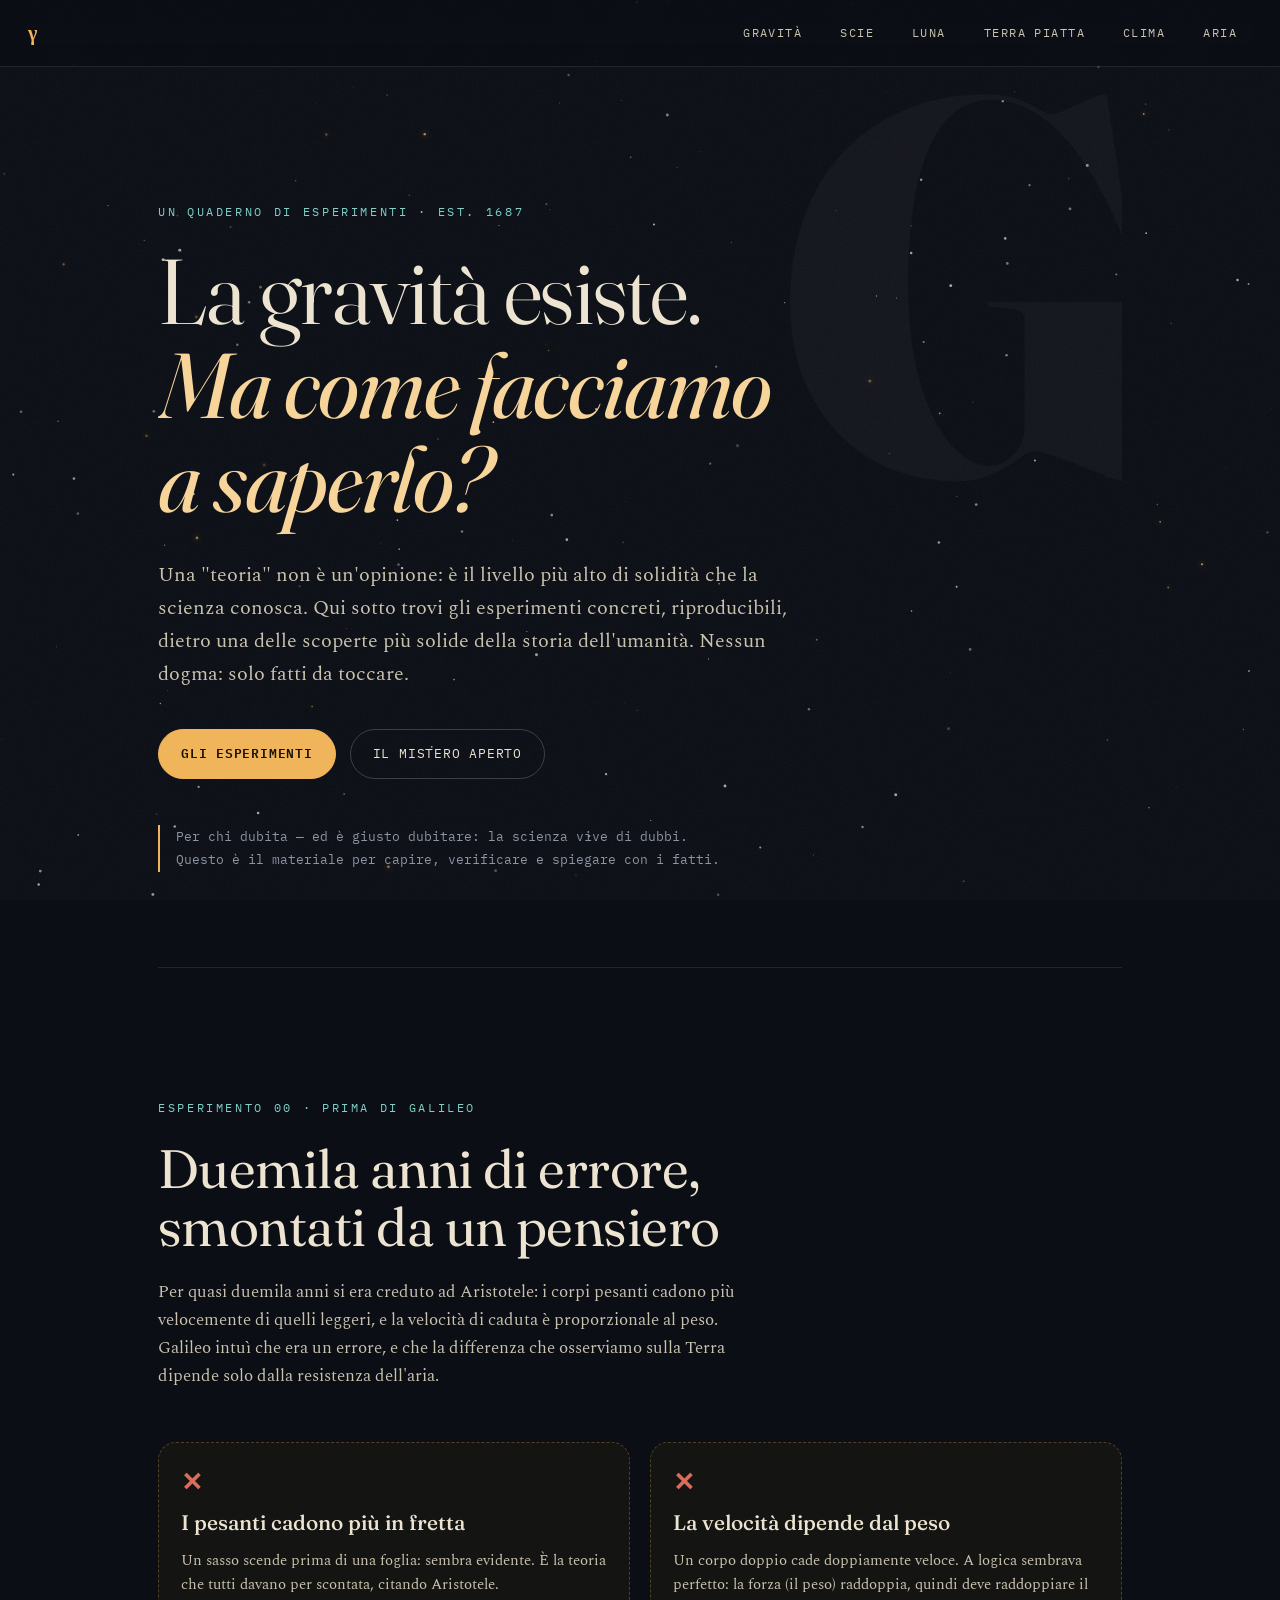
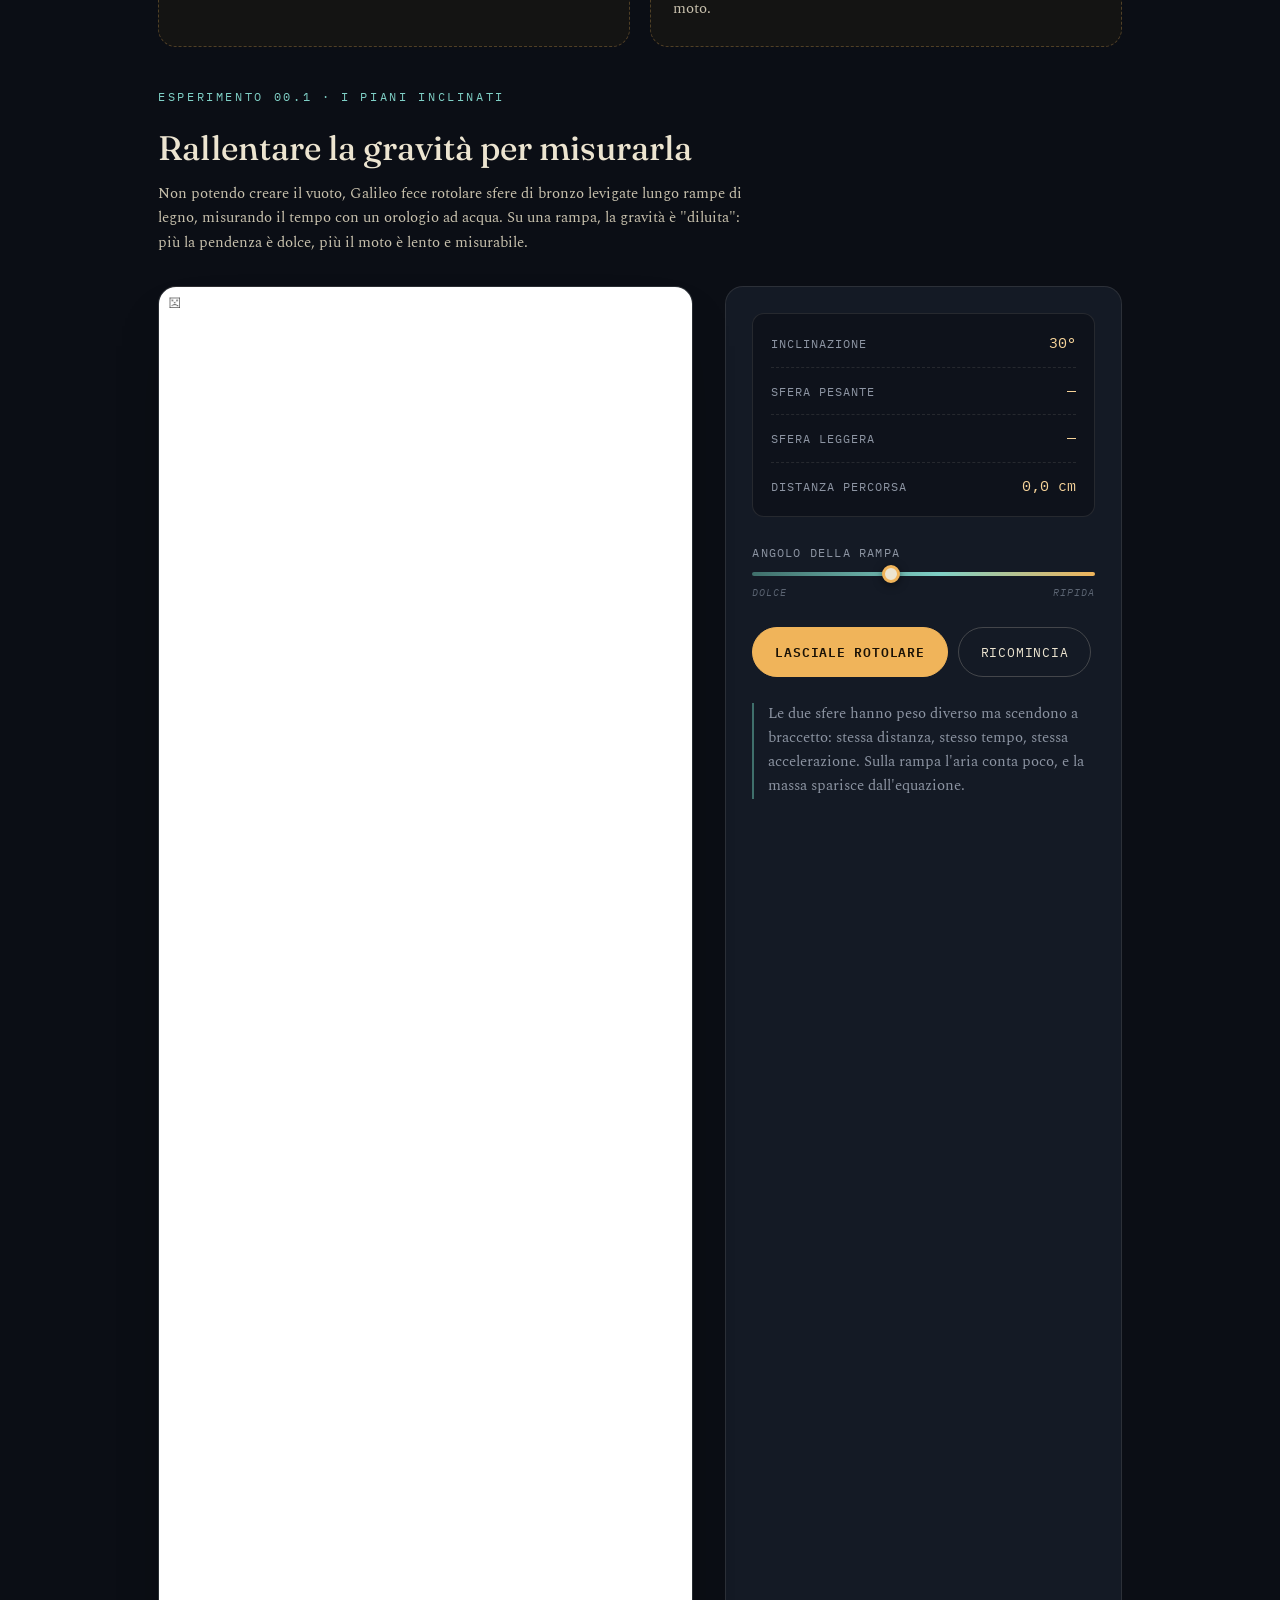
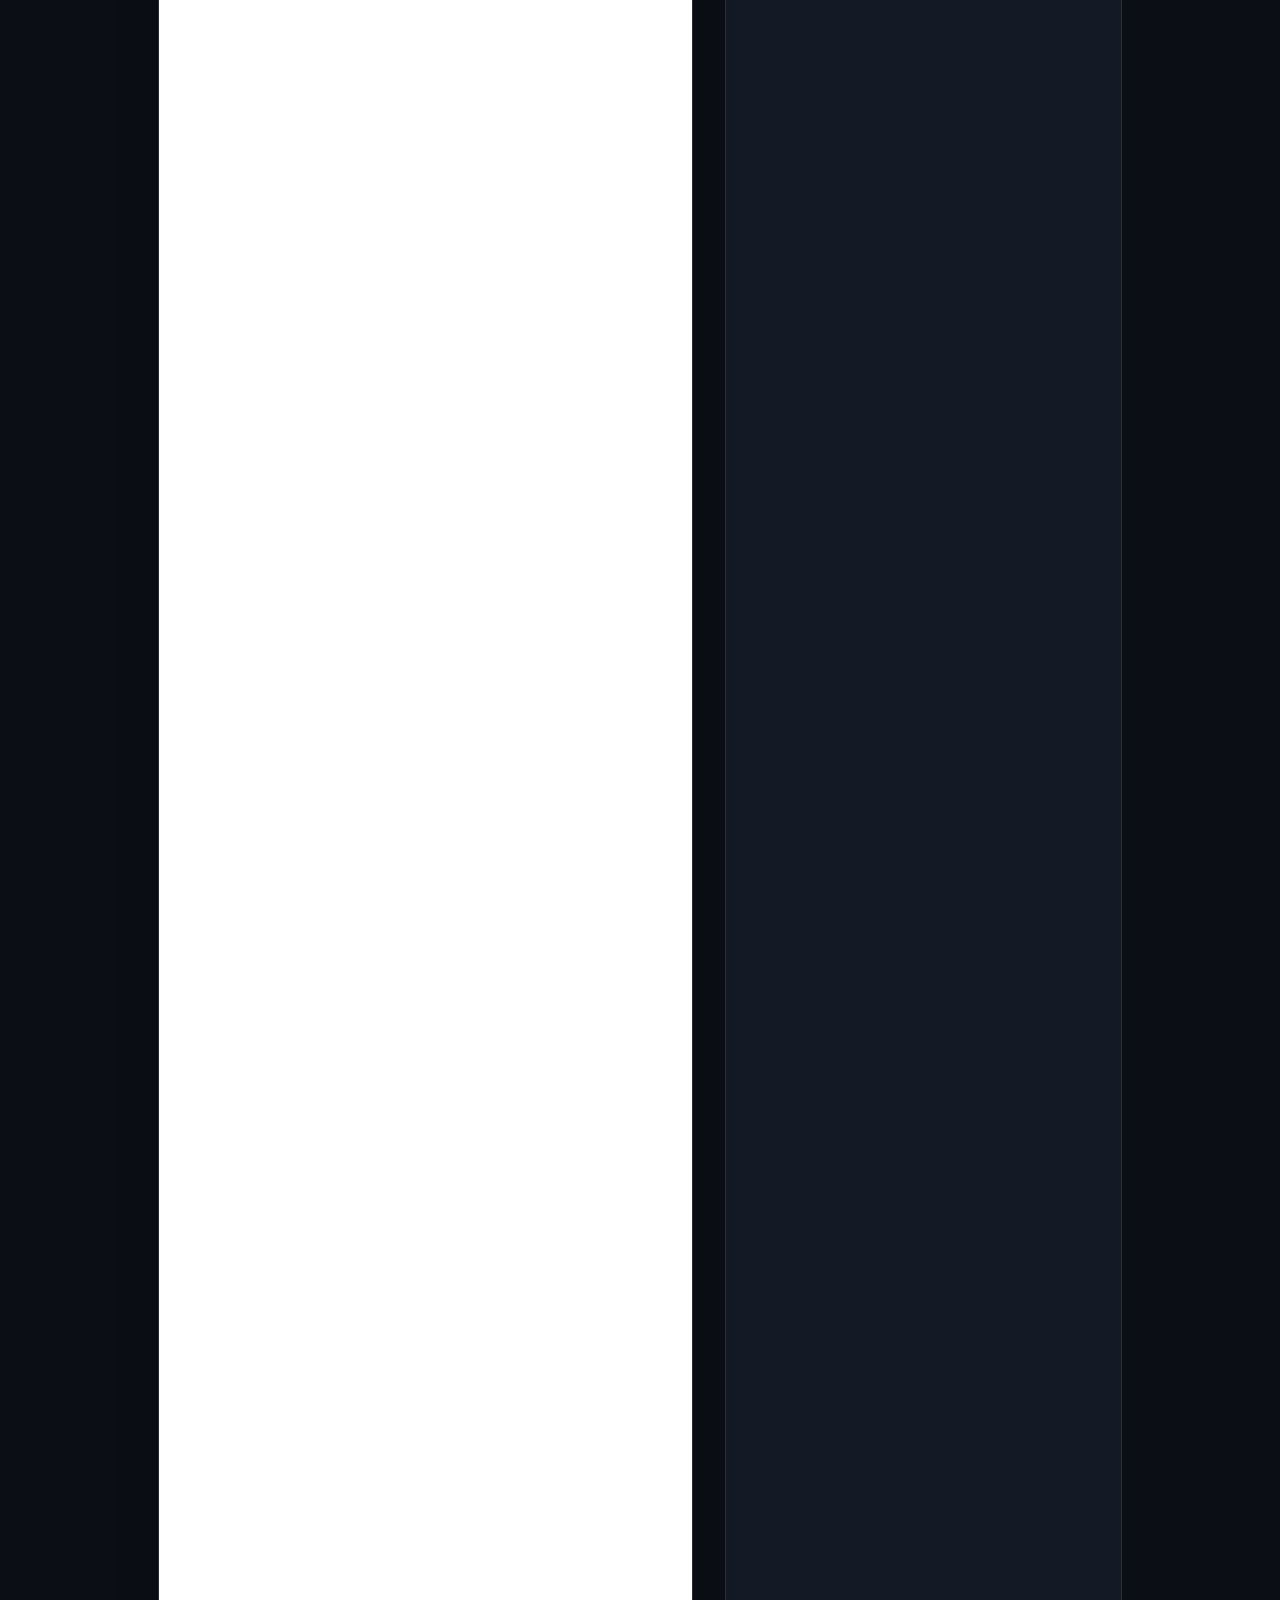
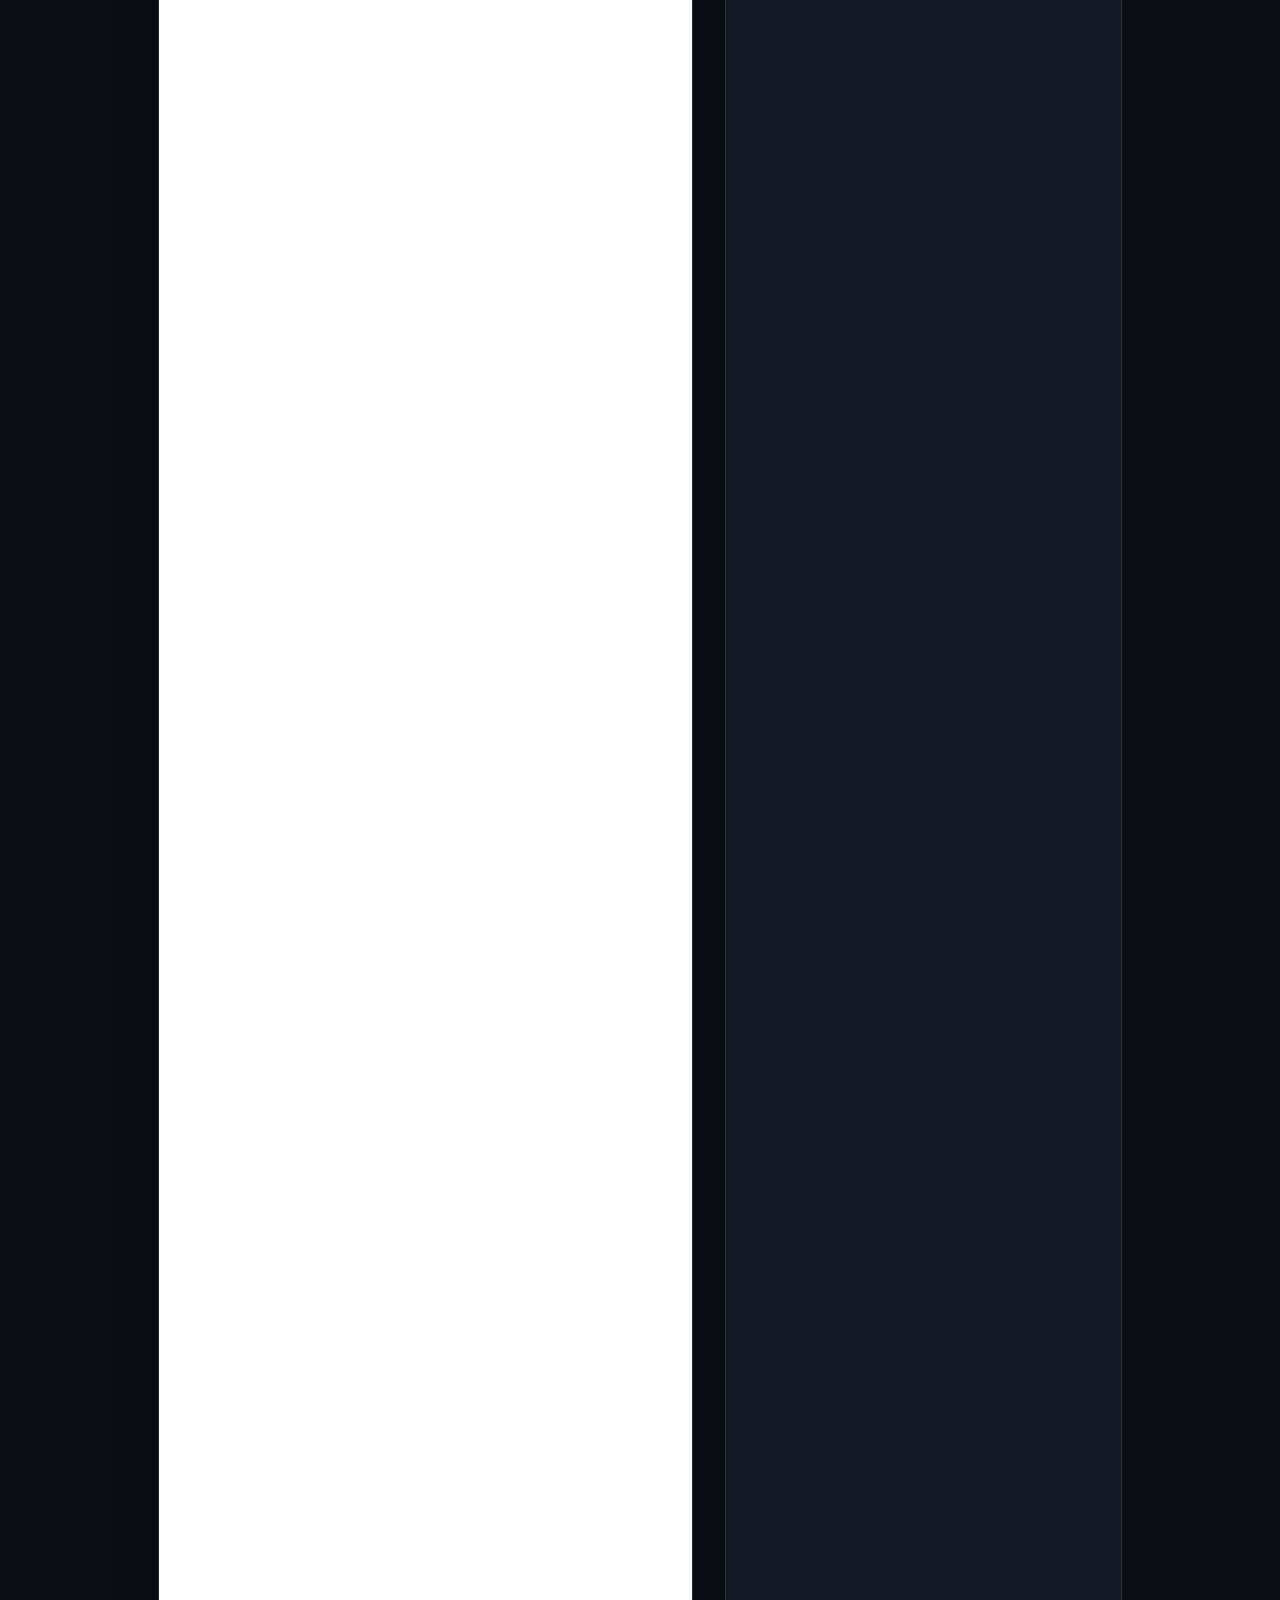
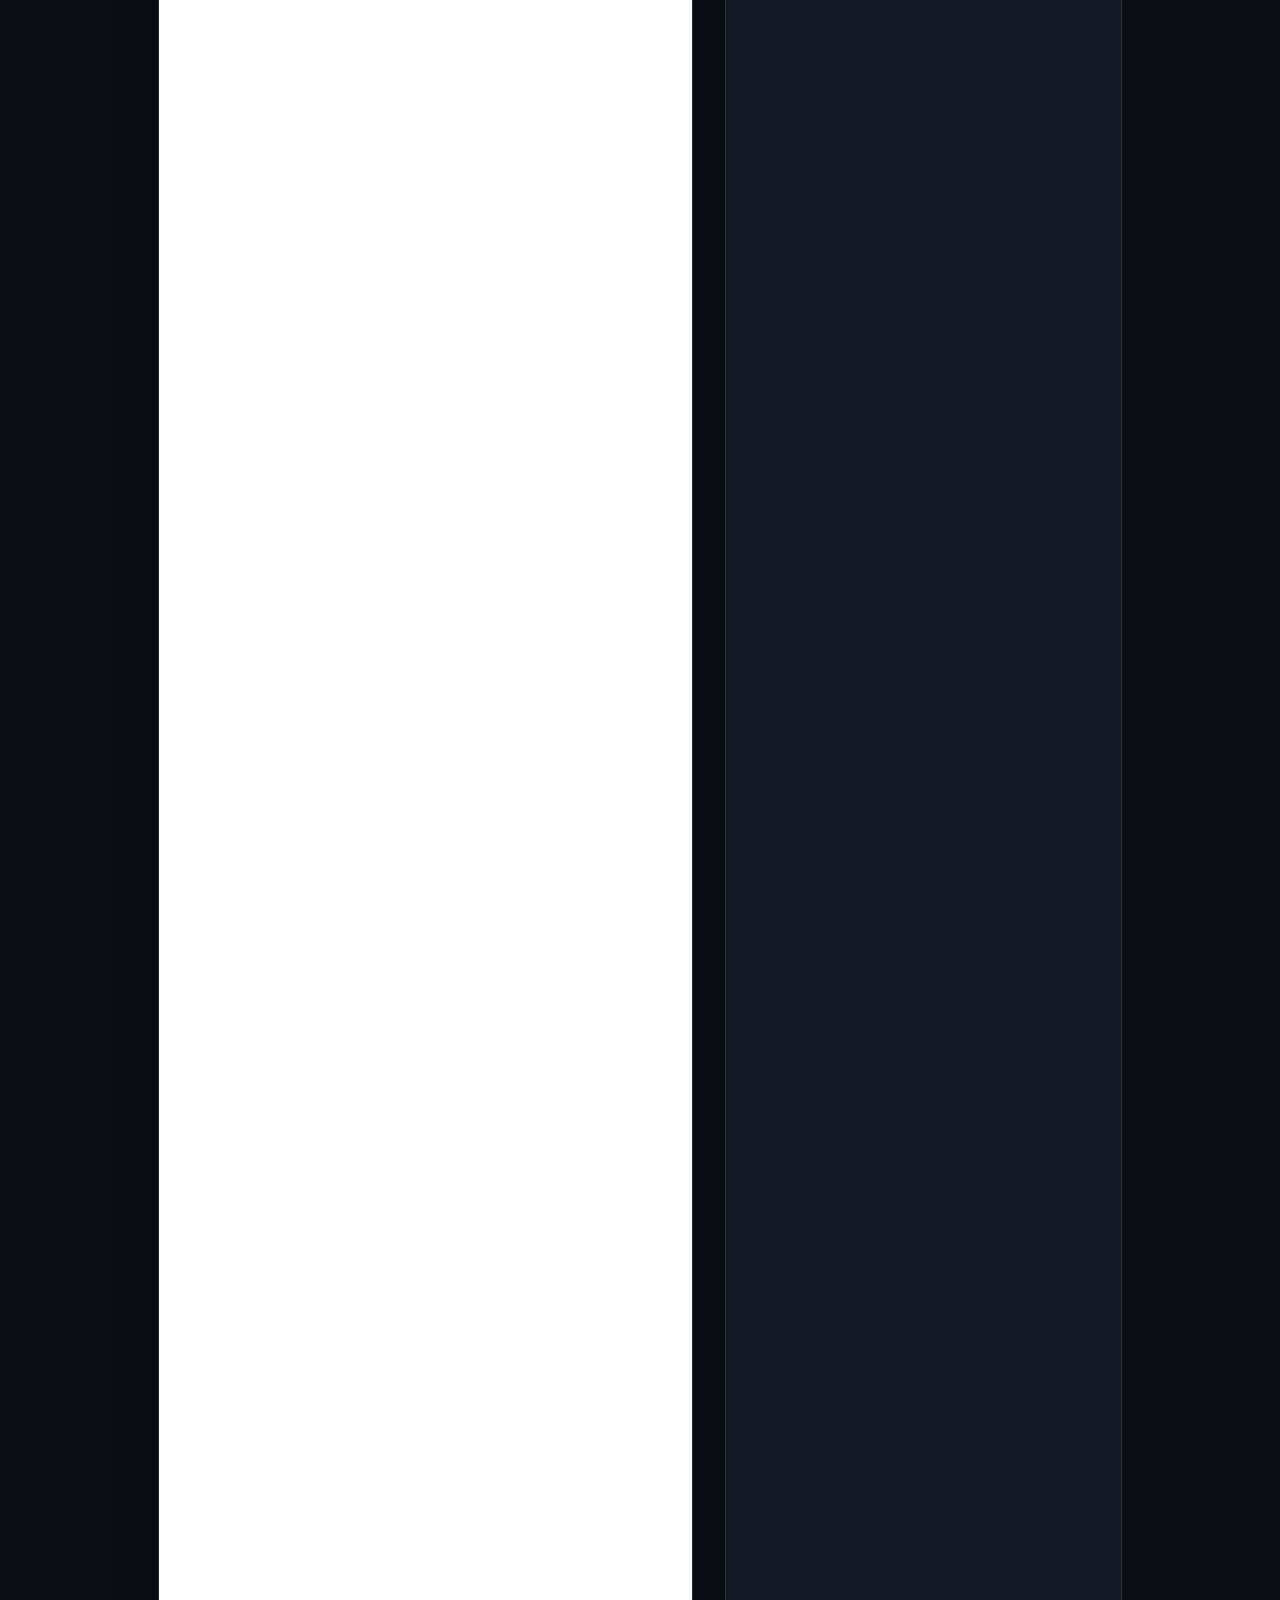
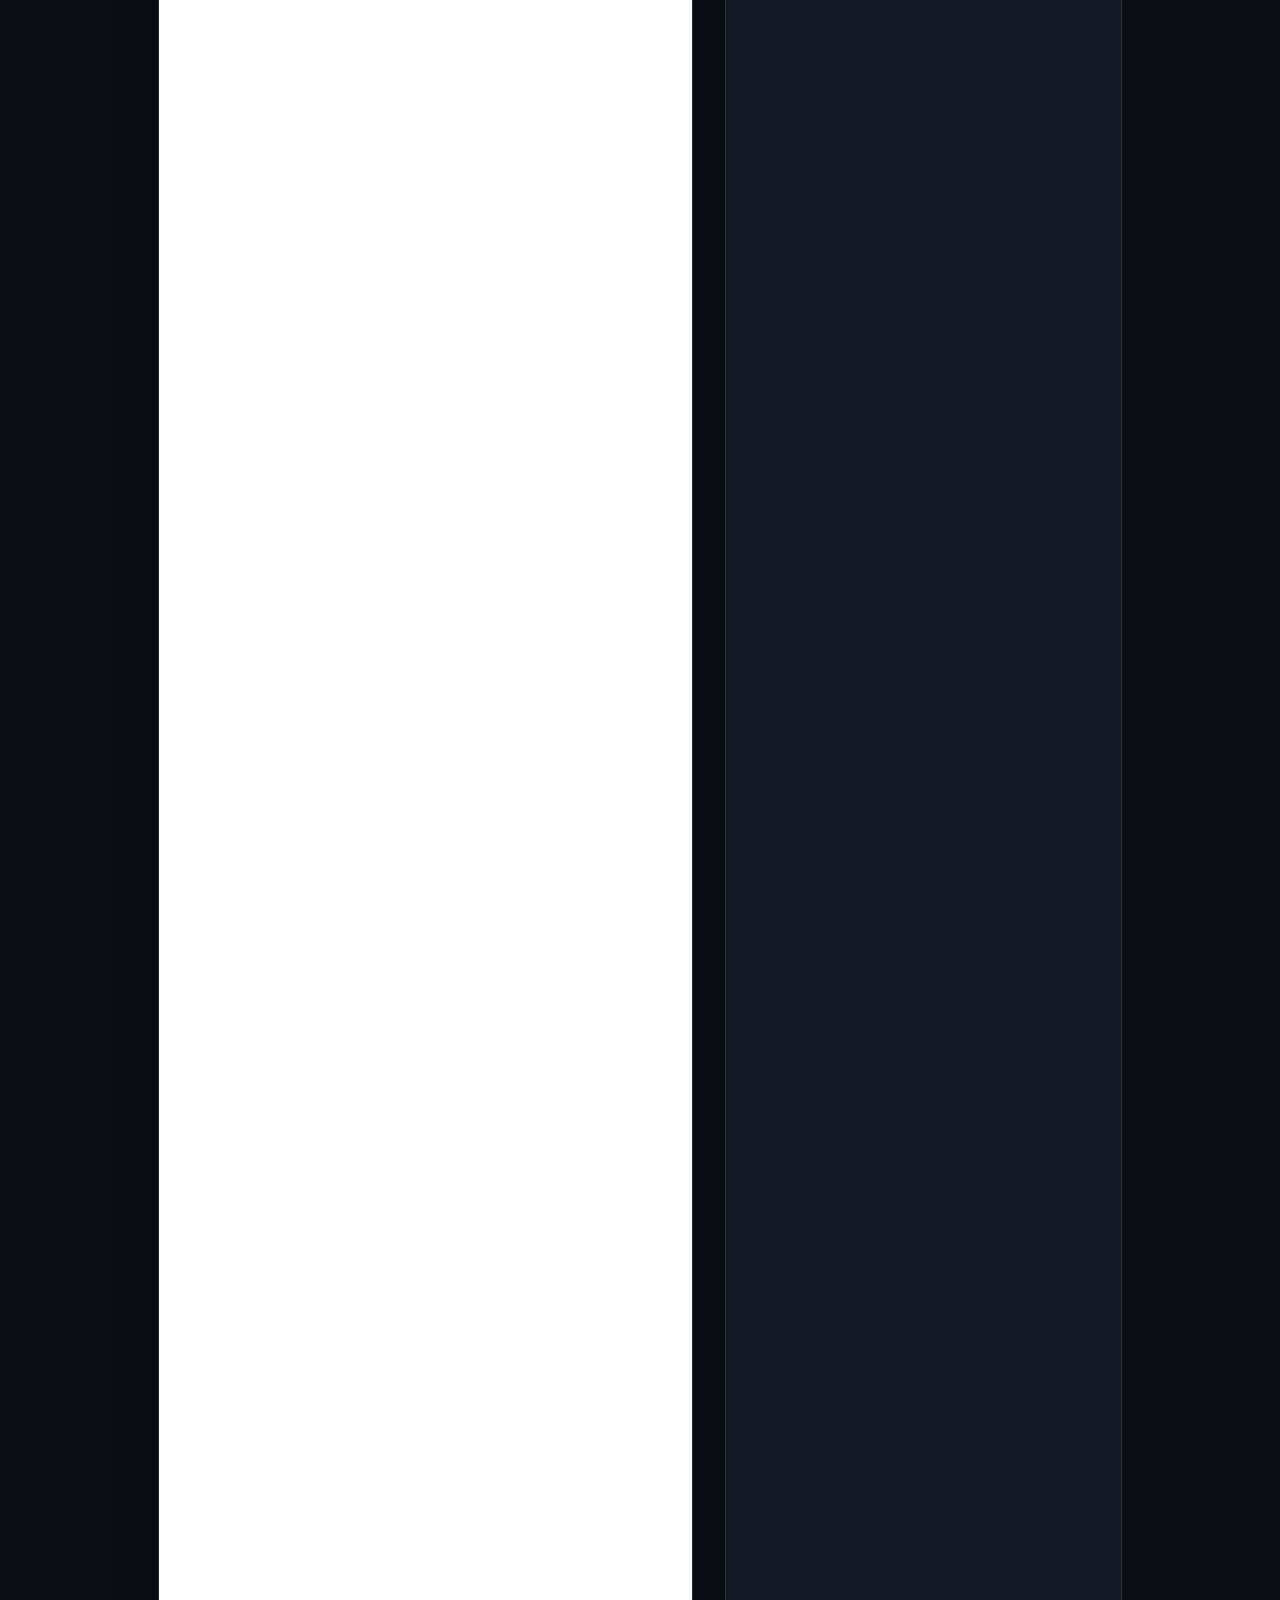
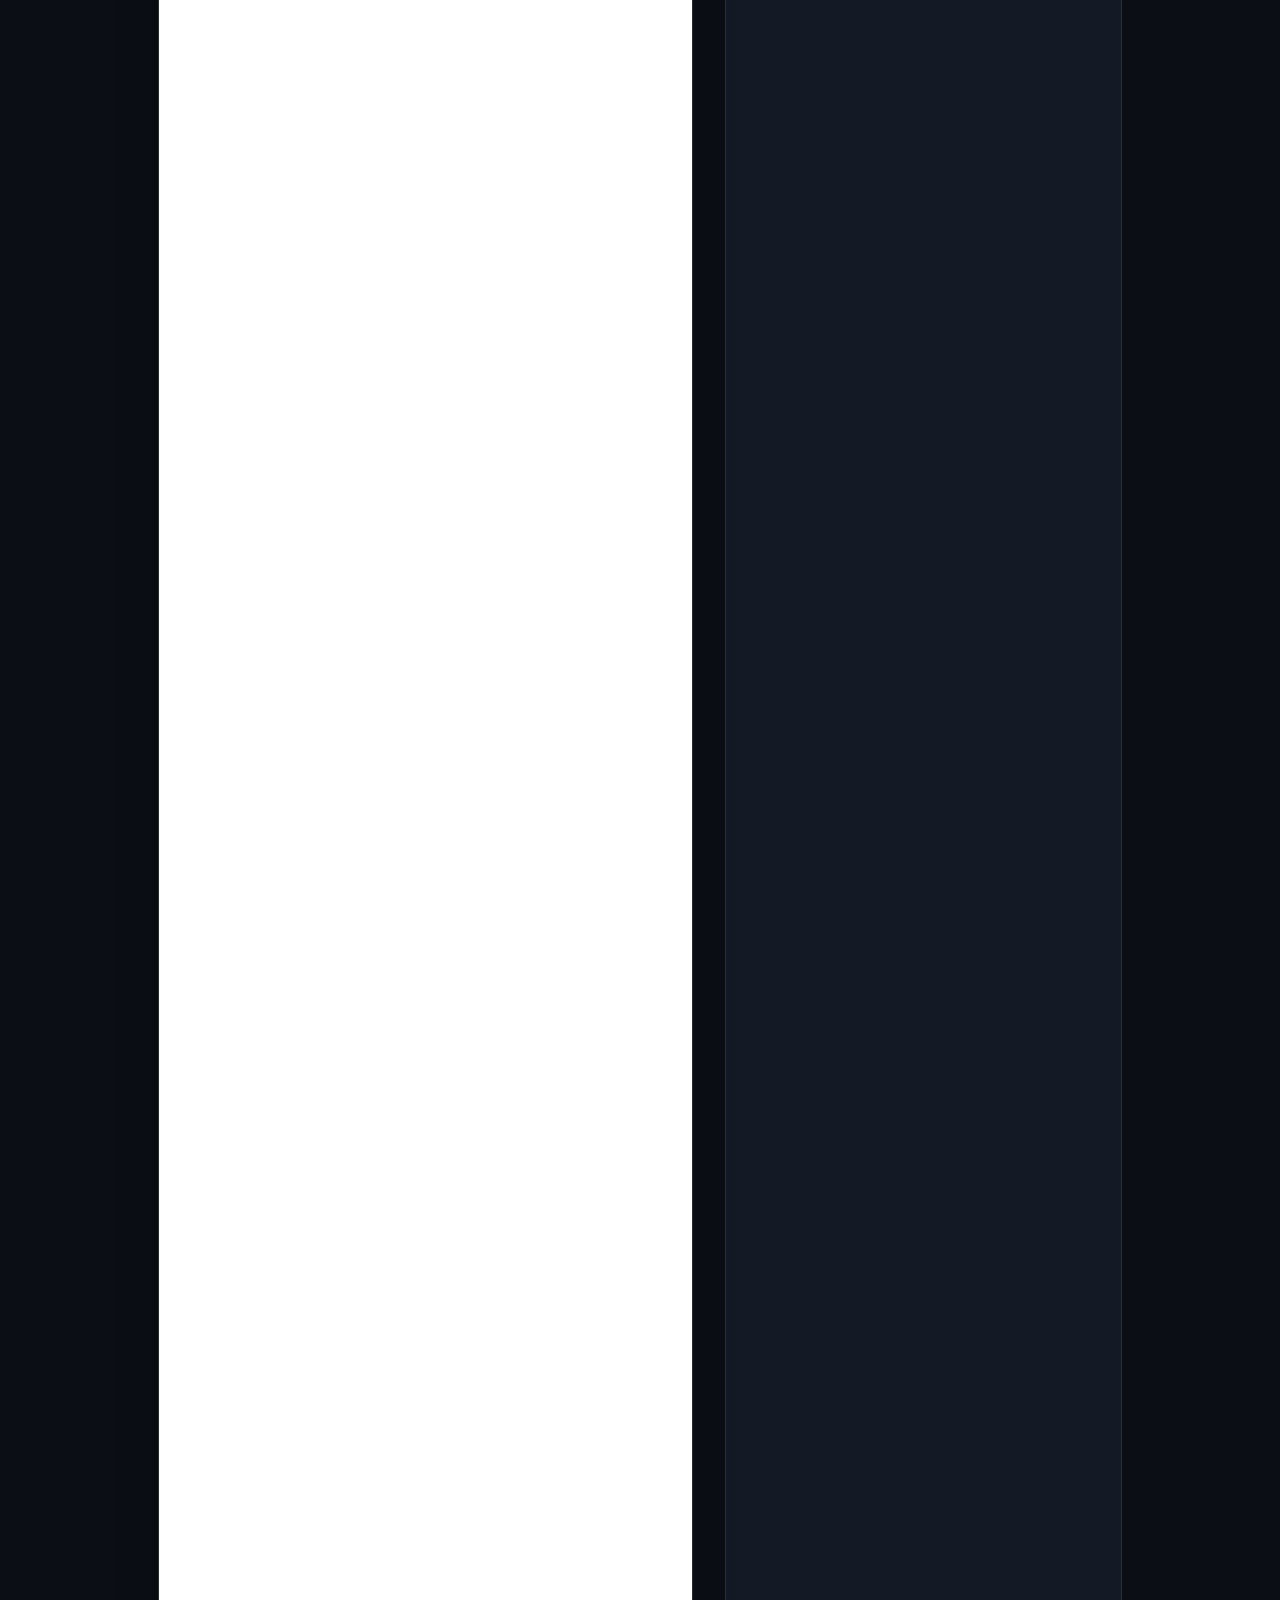
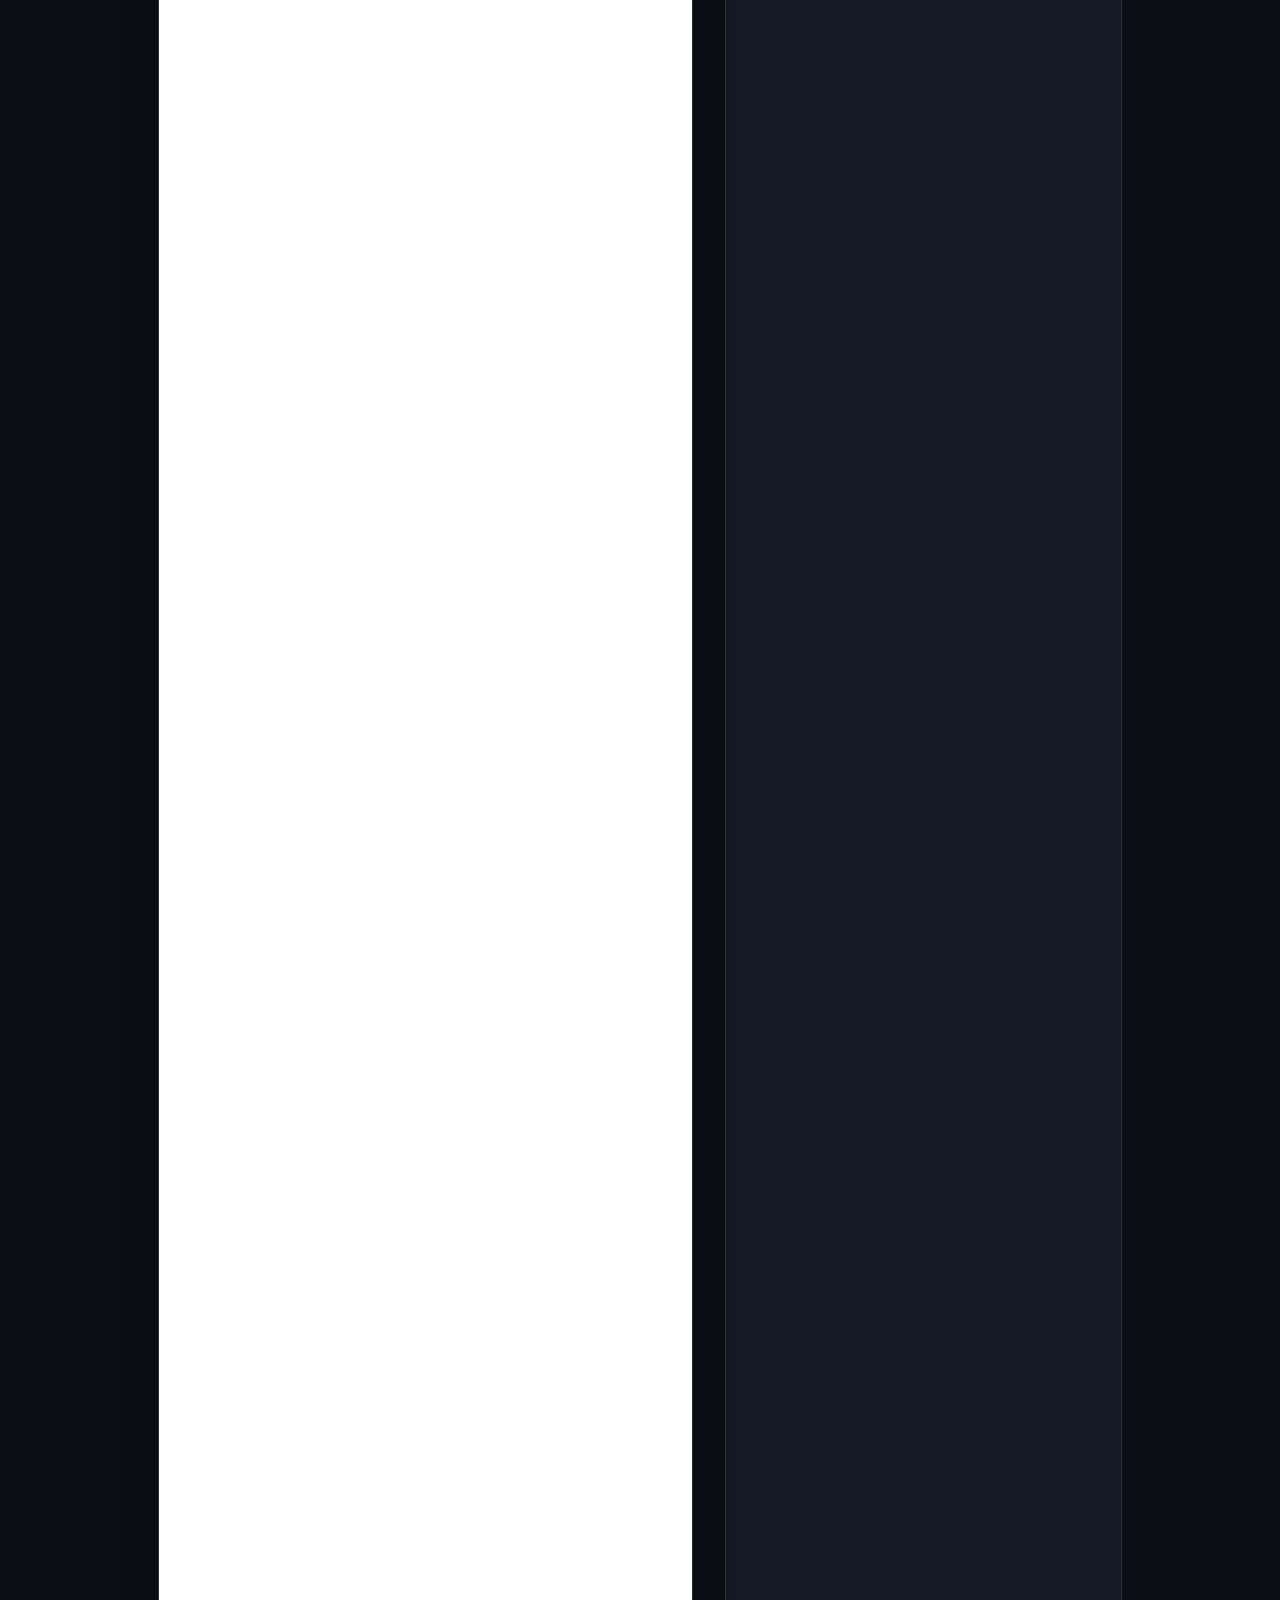
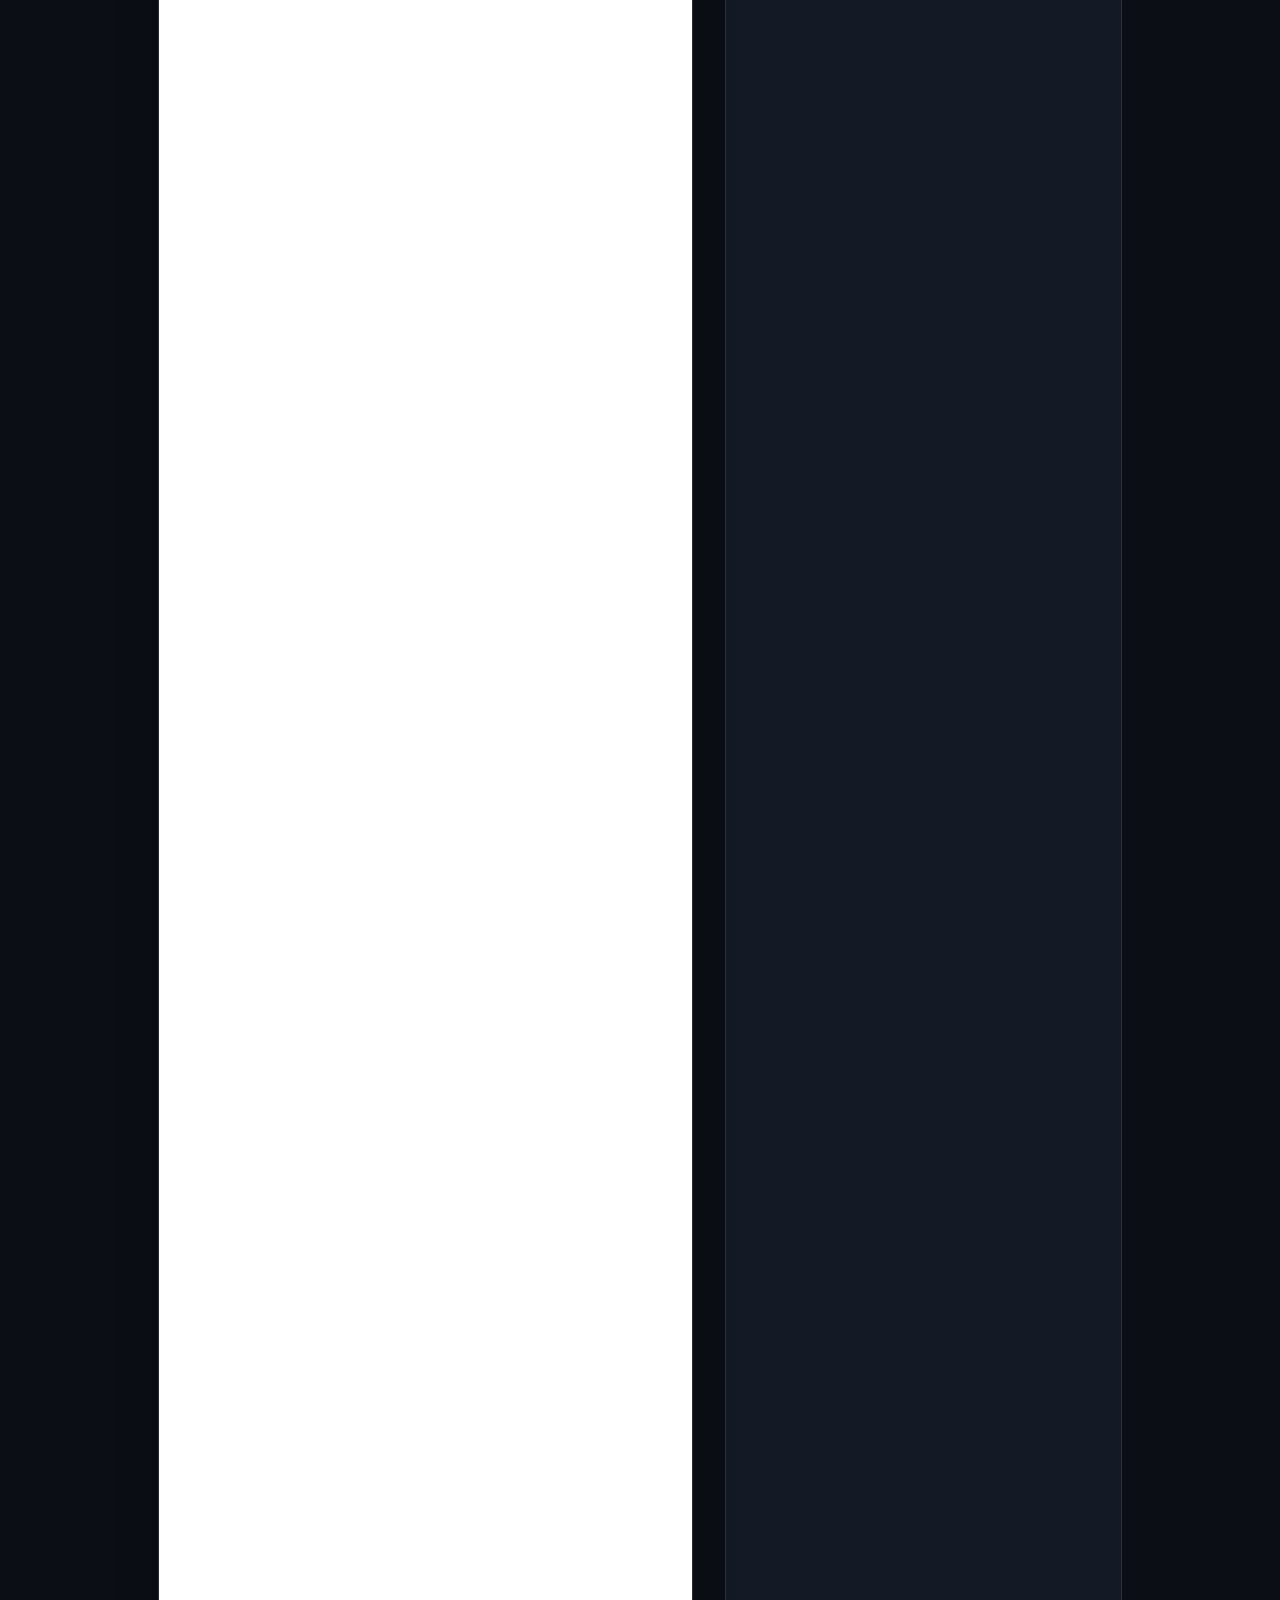
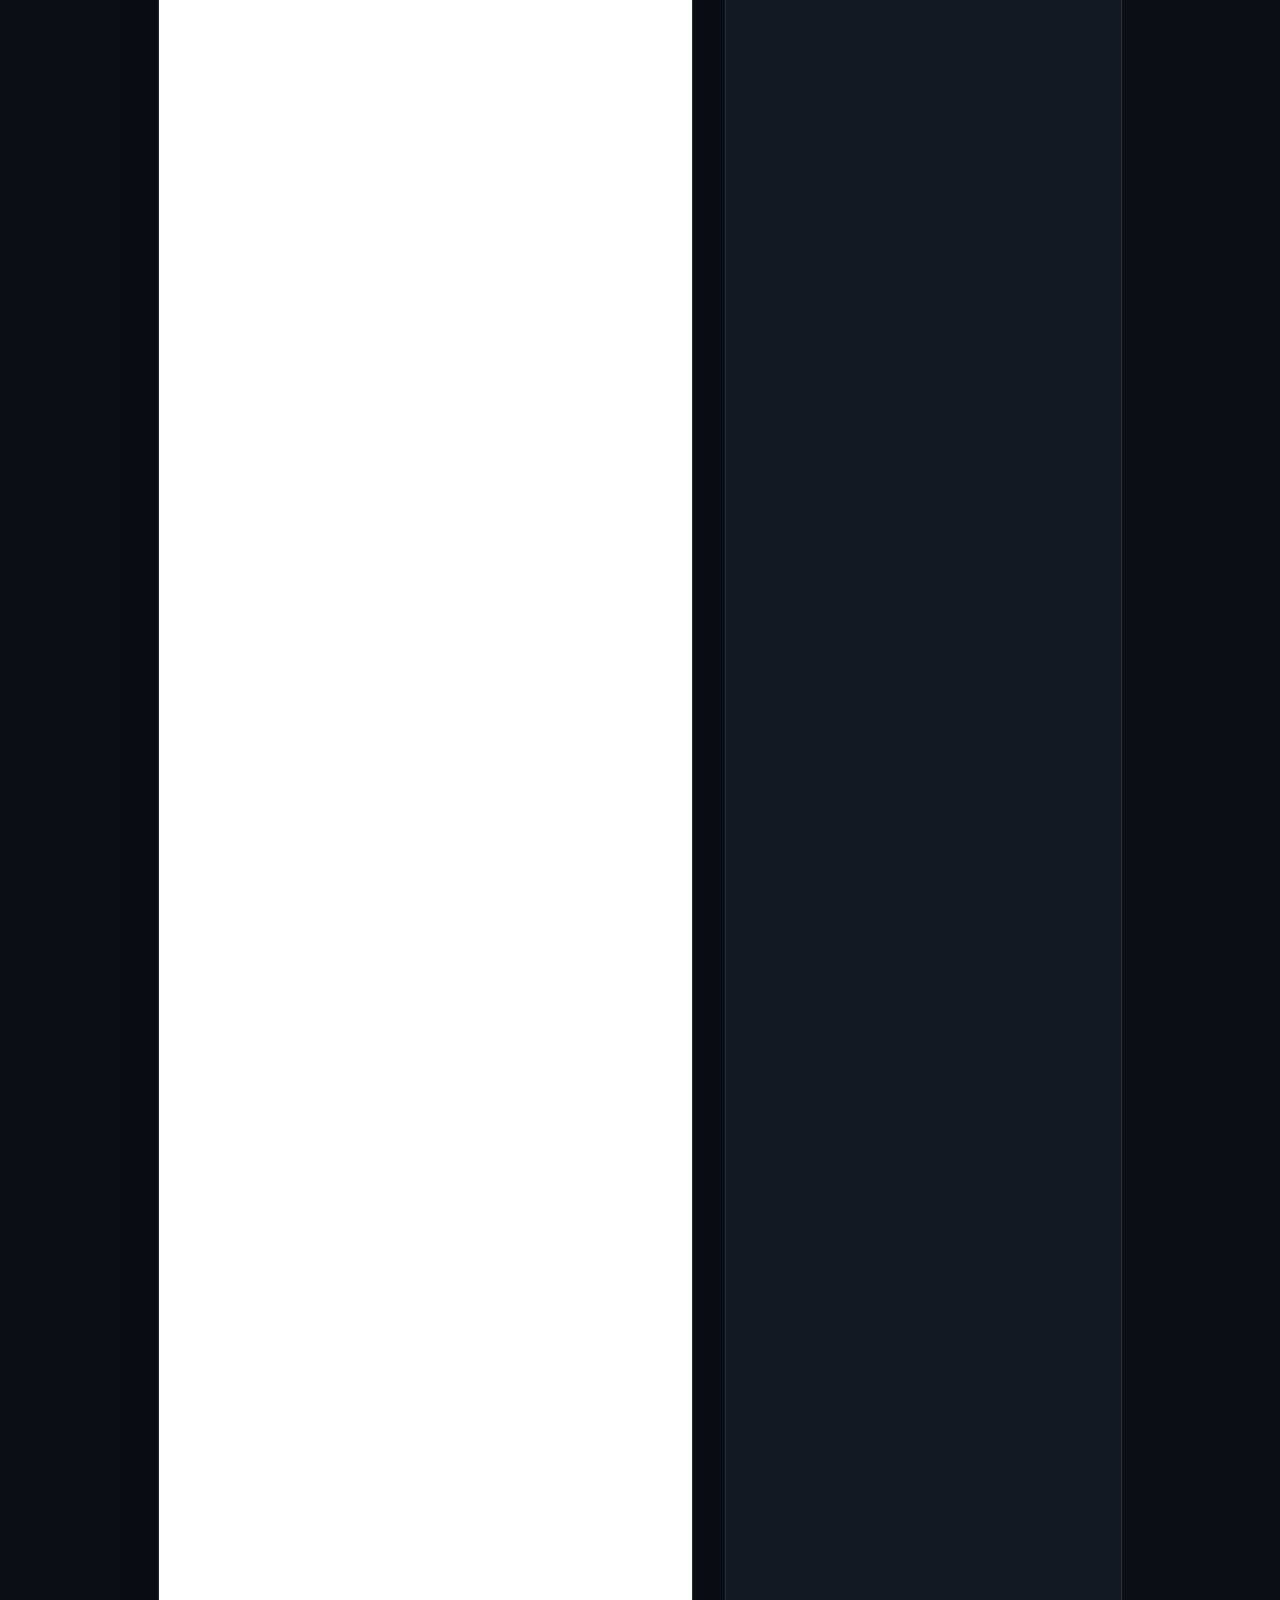
==== commit abad30b2: "Aria: pagina 'L'aria è davvero pulita?' con 6 esperimenti interattivi (PM2,5, dispersione del camino" ====
--- a/index.html
+++ b/index.html
@@ -23,6 +23,7 @@
     <a class="navbar-link" href="luna.html">Luna</a>
     <a class="navbar-link" href="terrapiatta.html">Terra Piatta</a>
     <a class="navbar-link" href="clima.html">Clima</a>
+    <a class="navbar-link" href="inquinamento.html">Aria</a>
   </div>
 </nav>
 
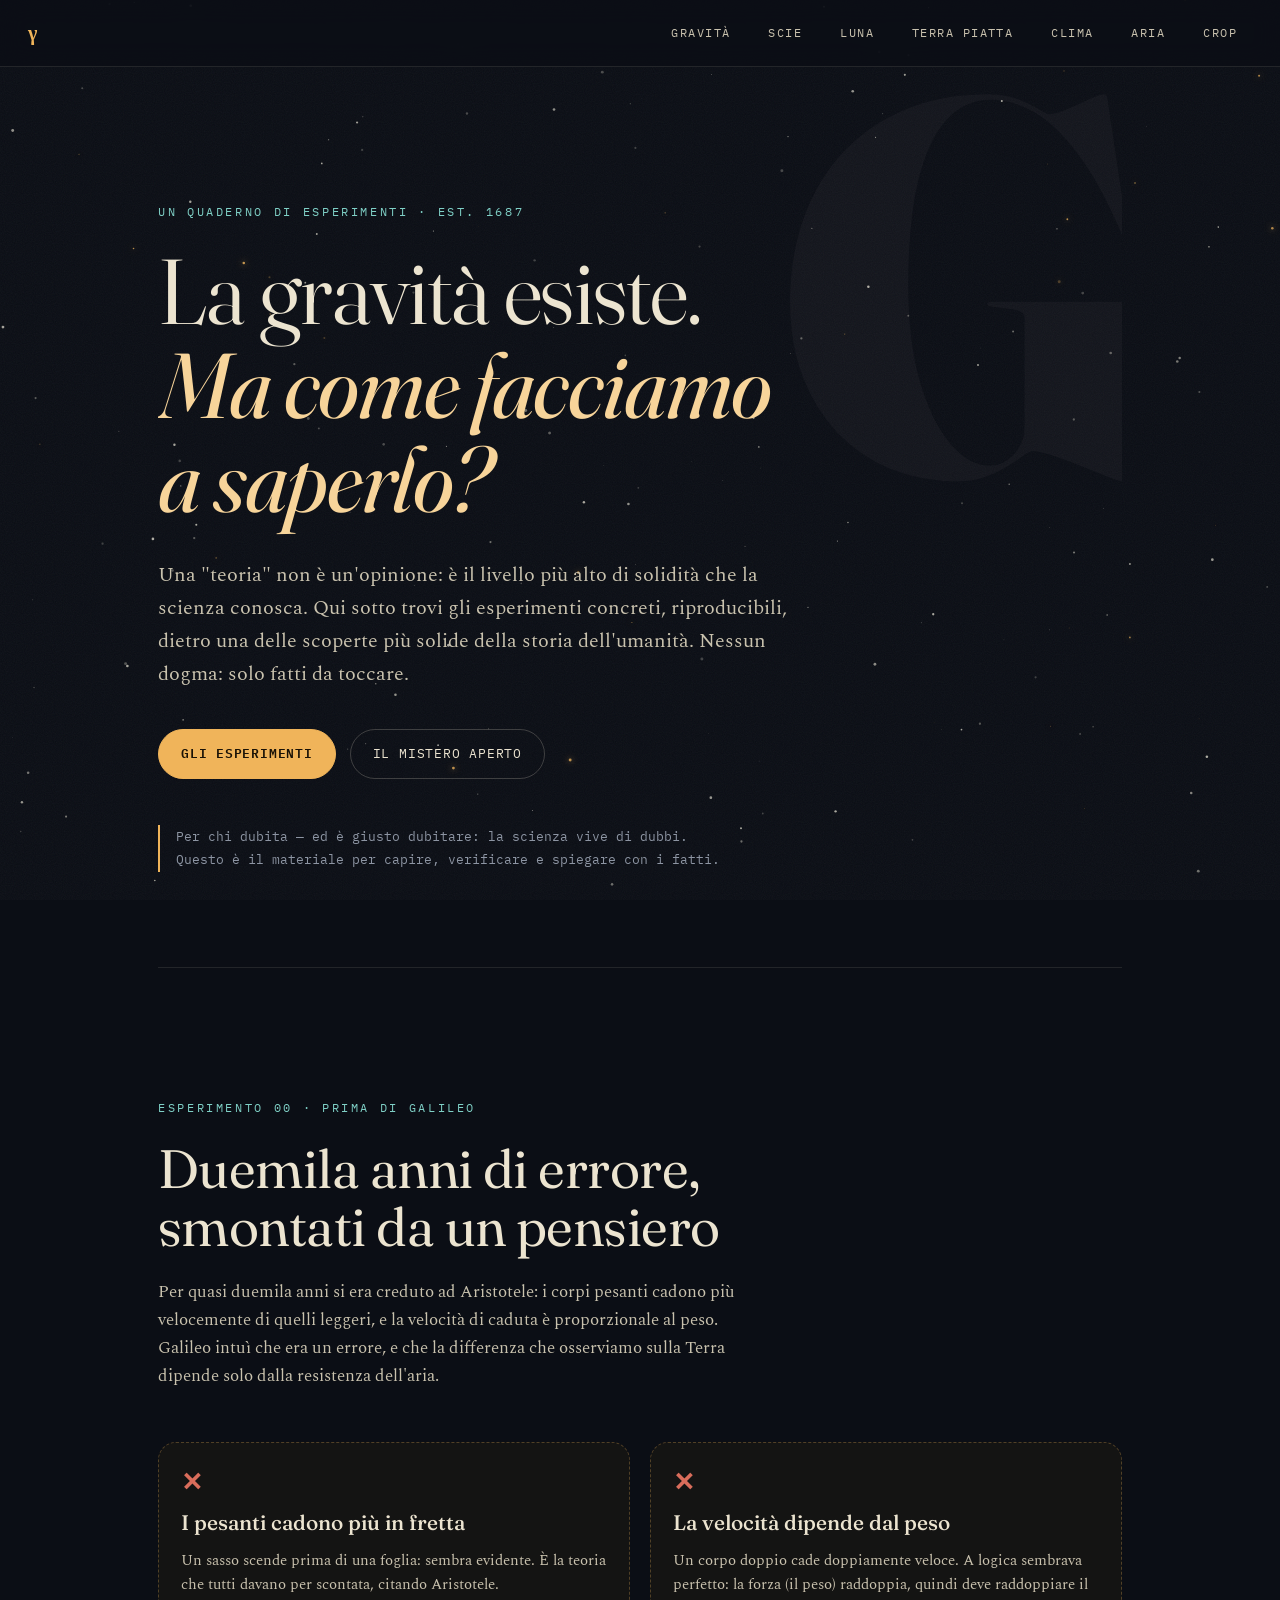
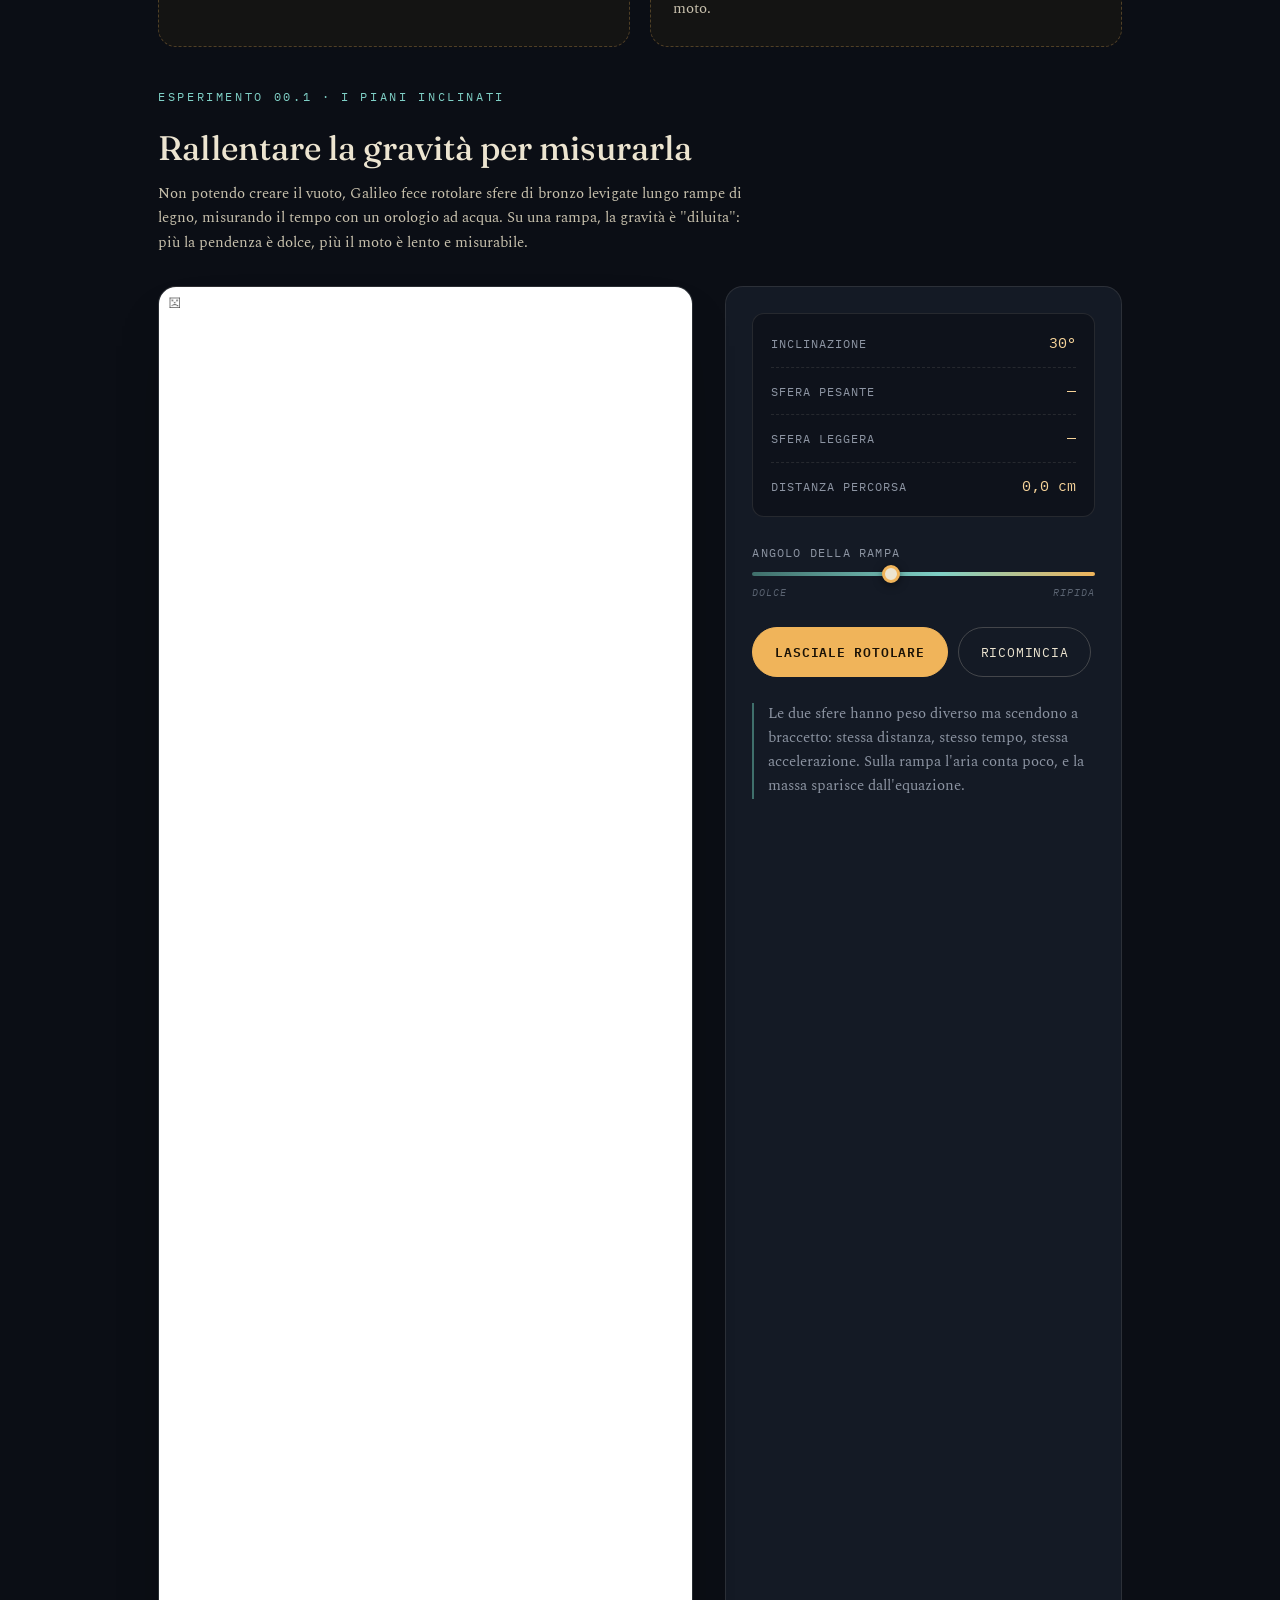
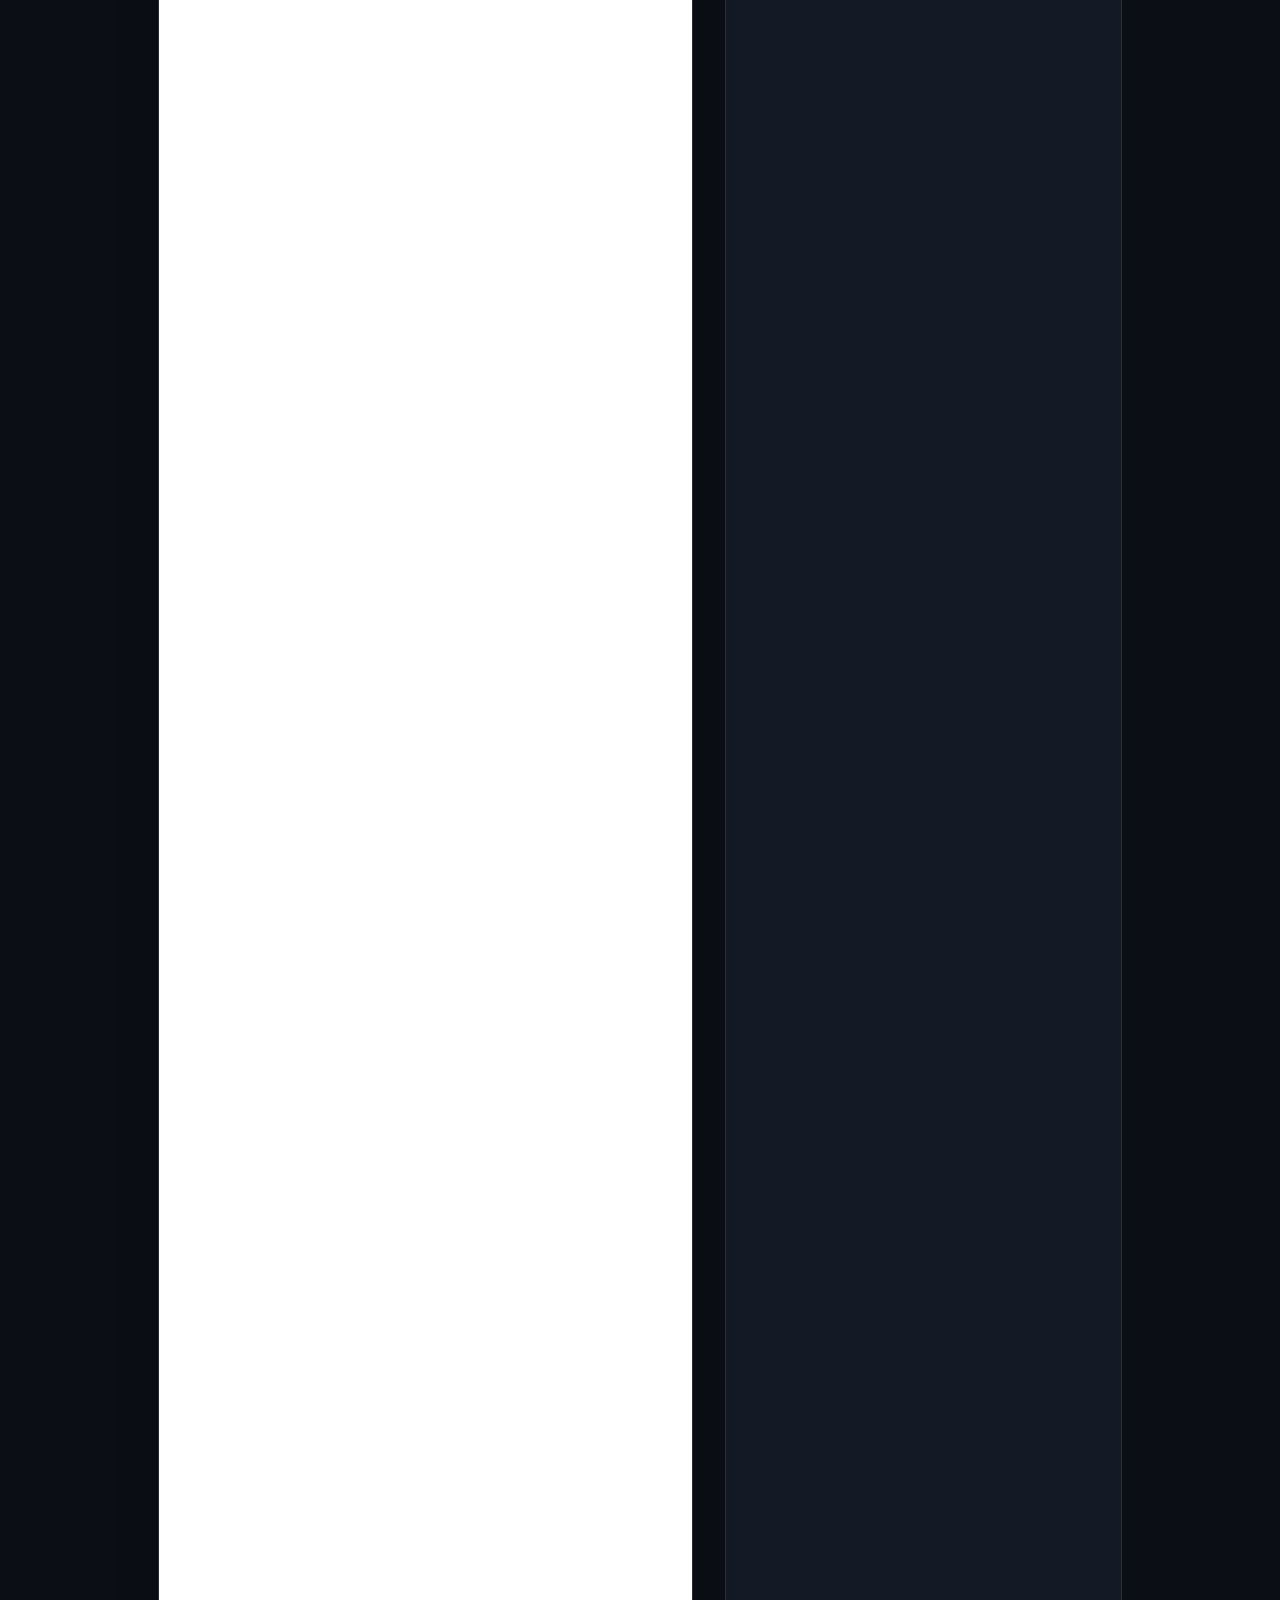
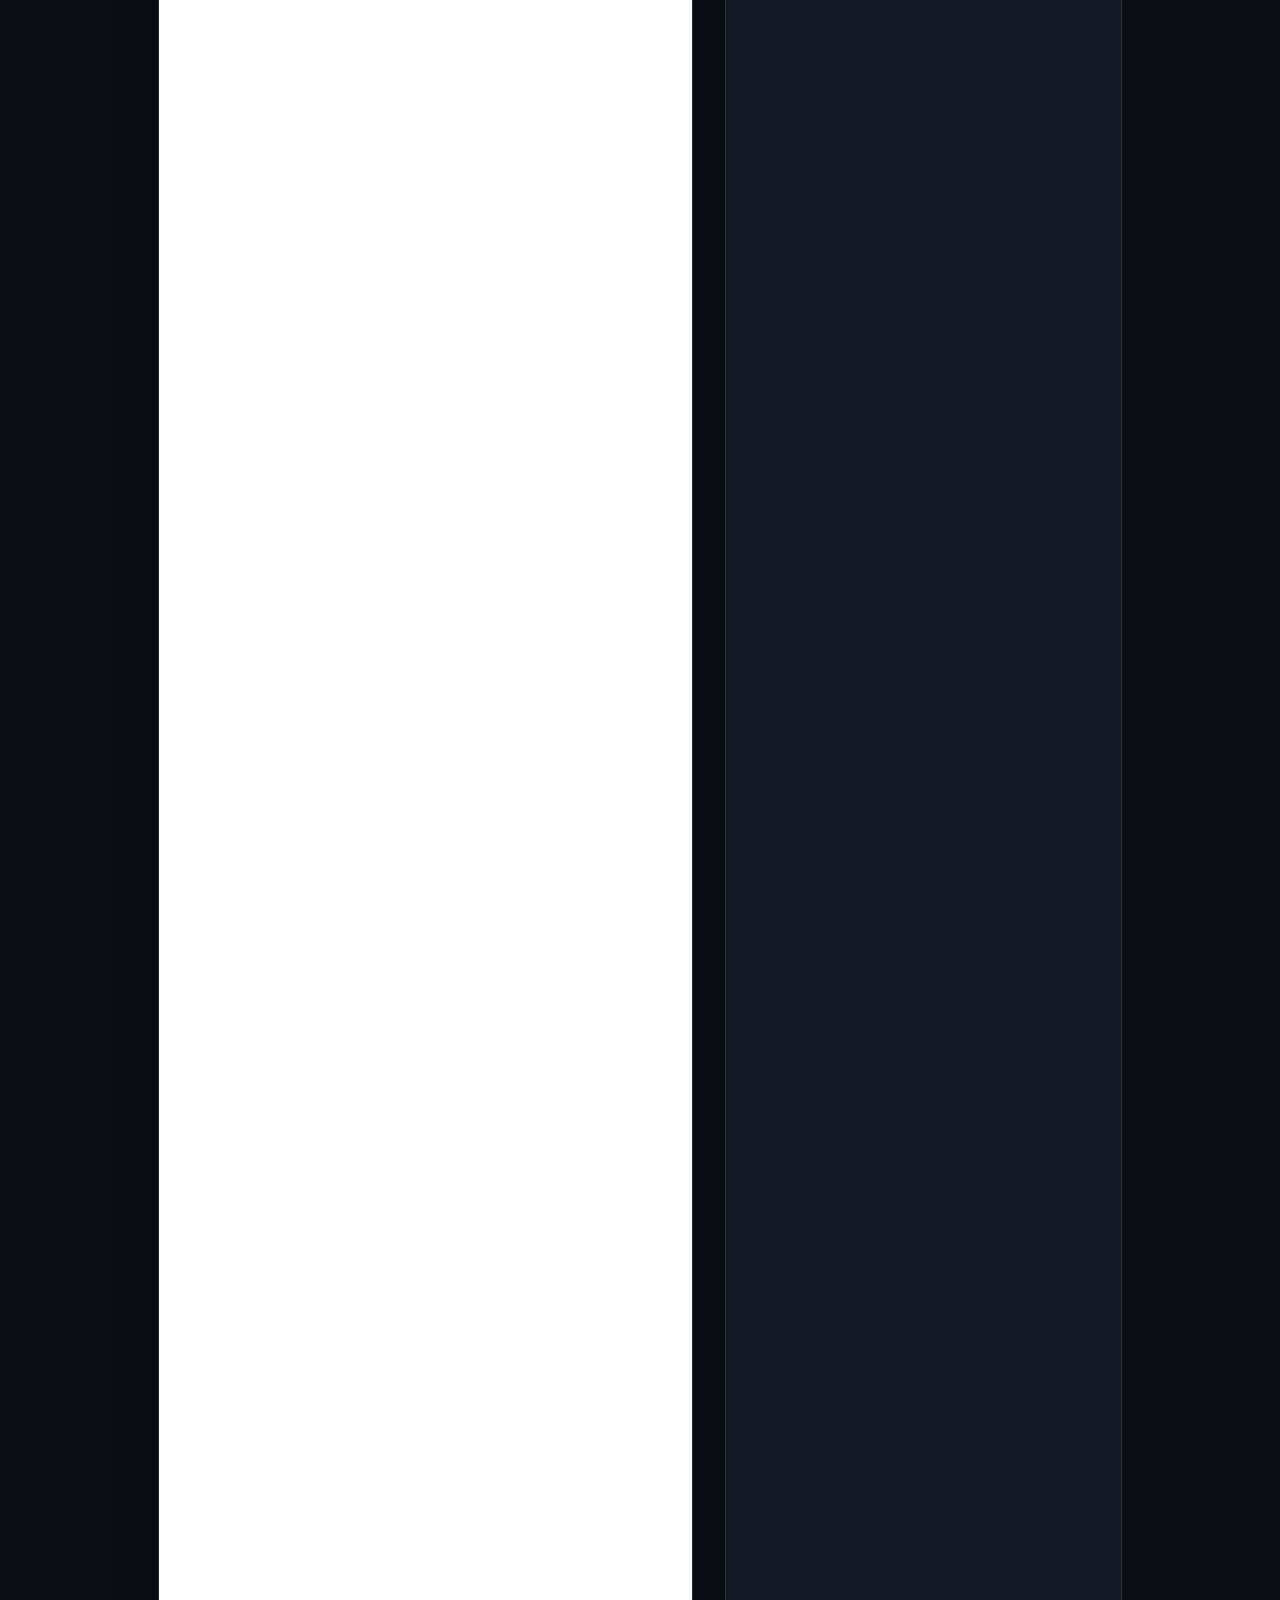
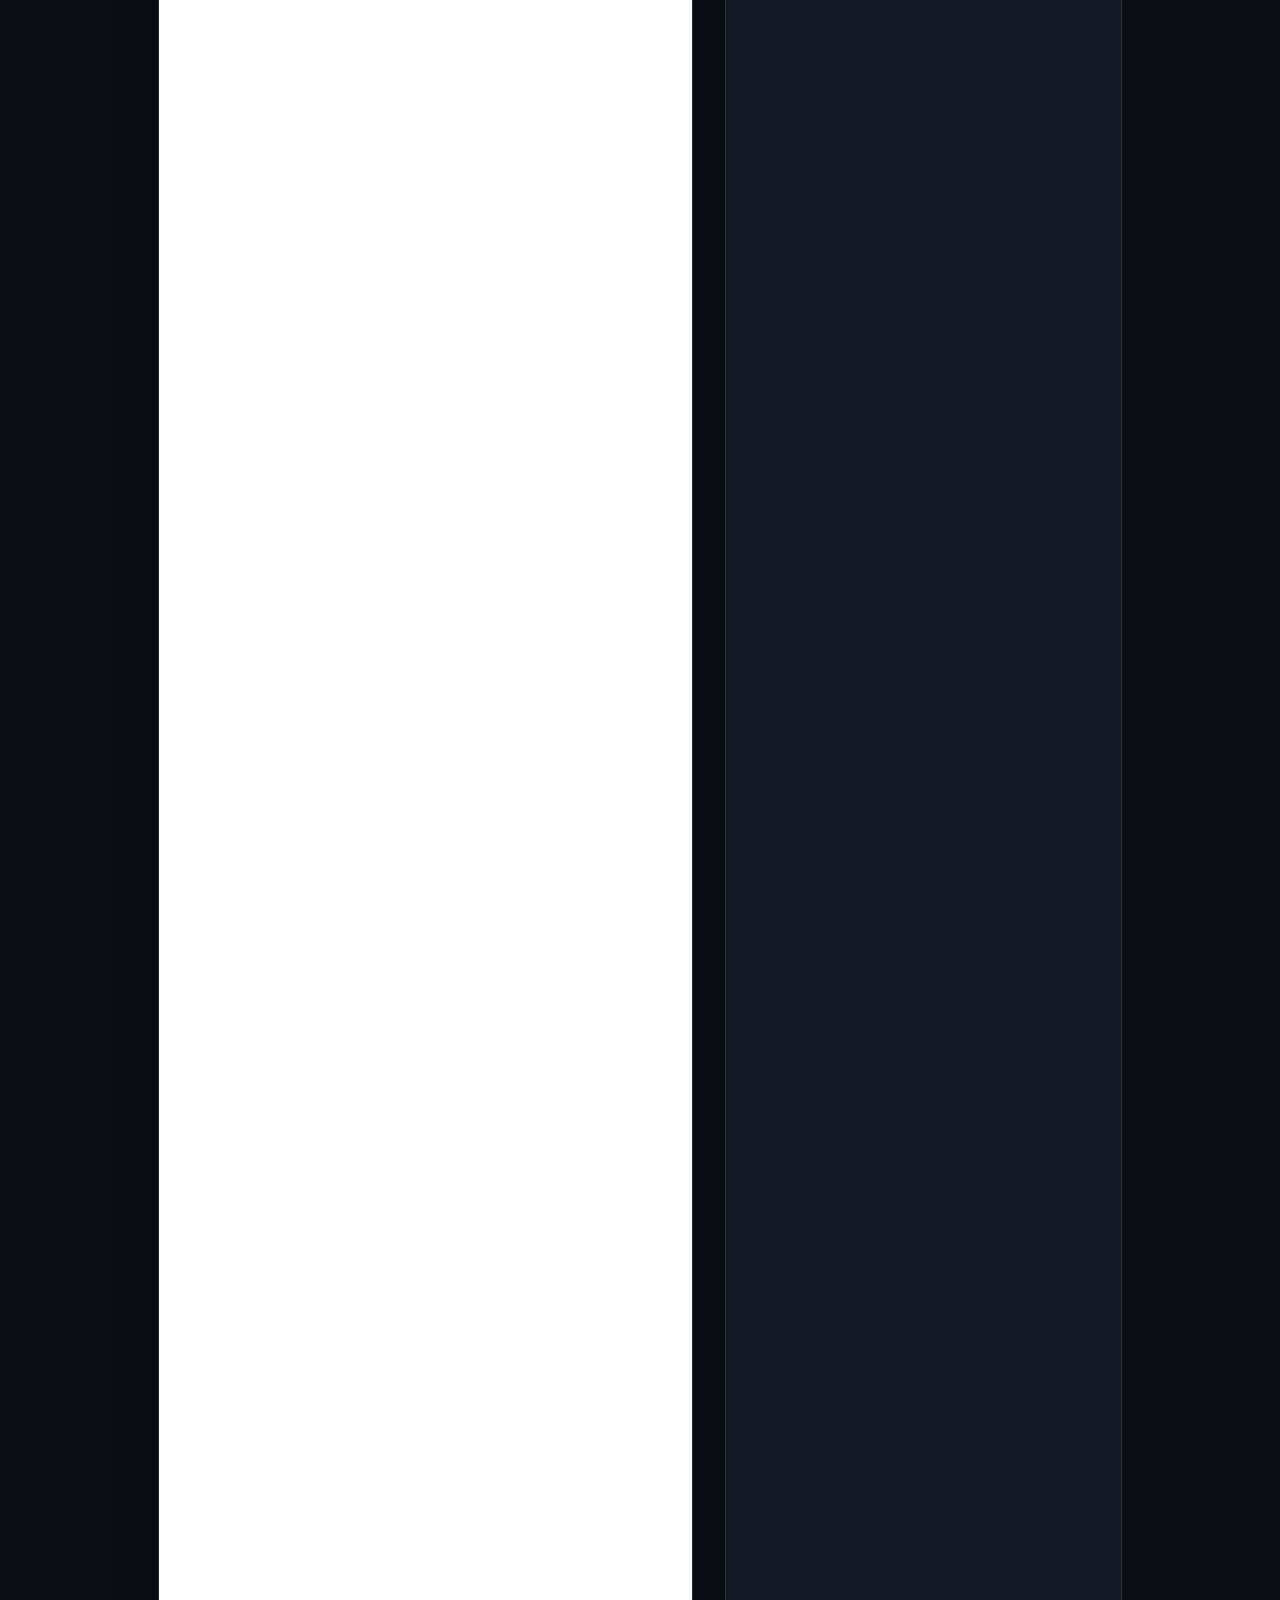
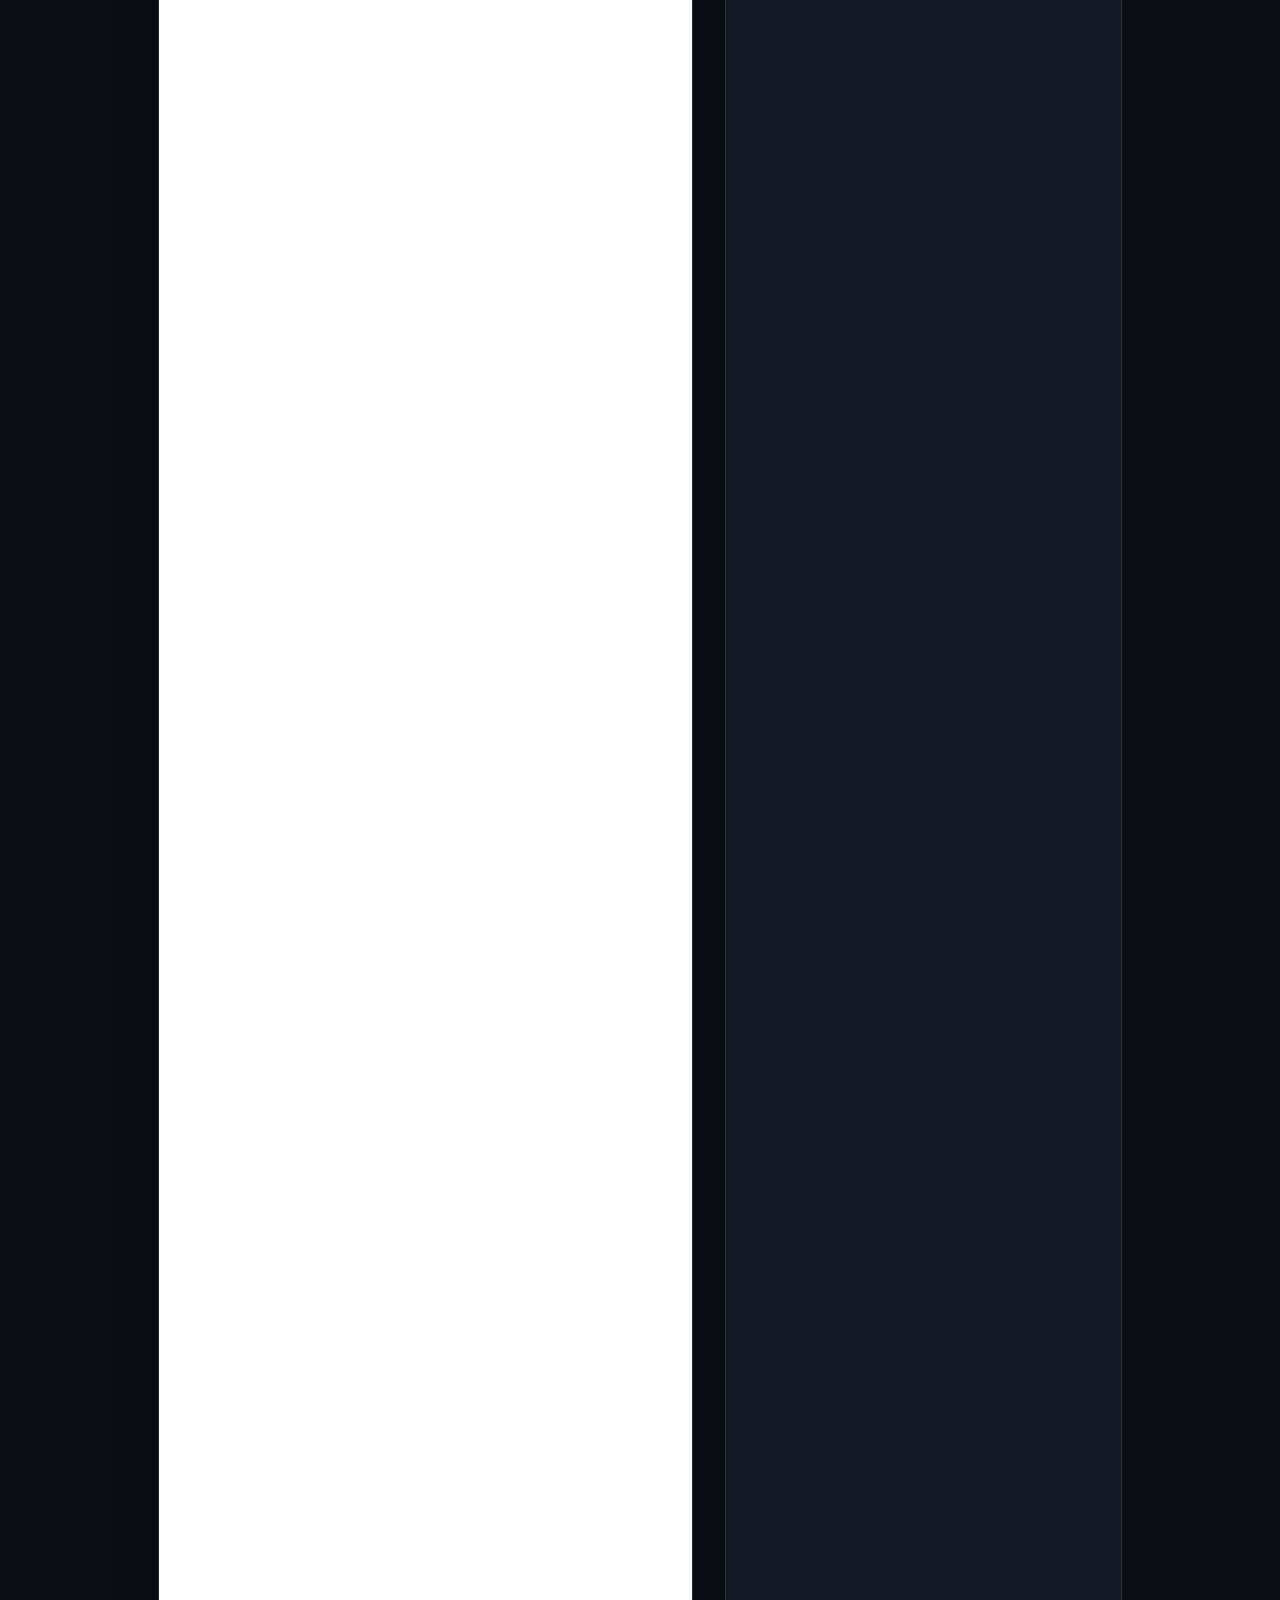
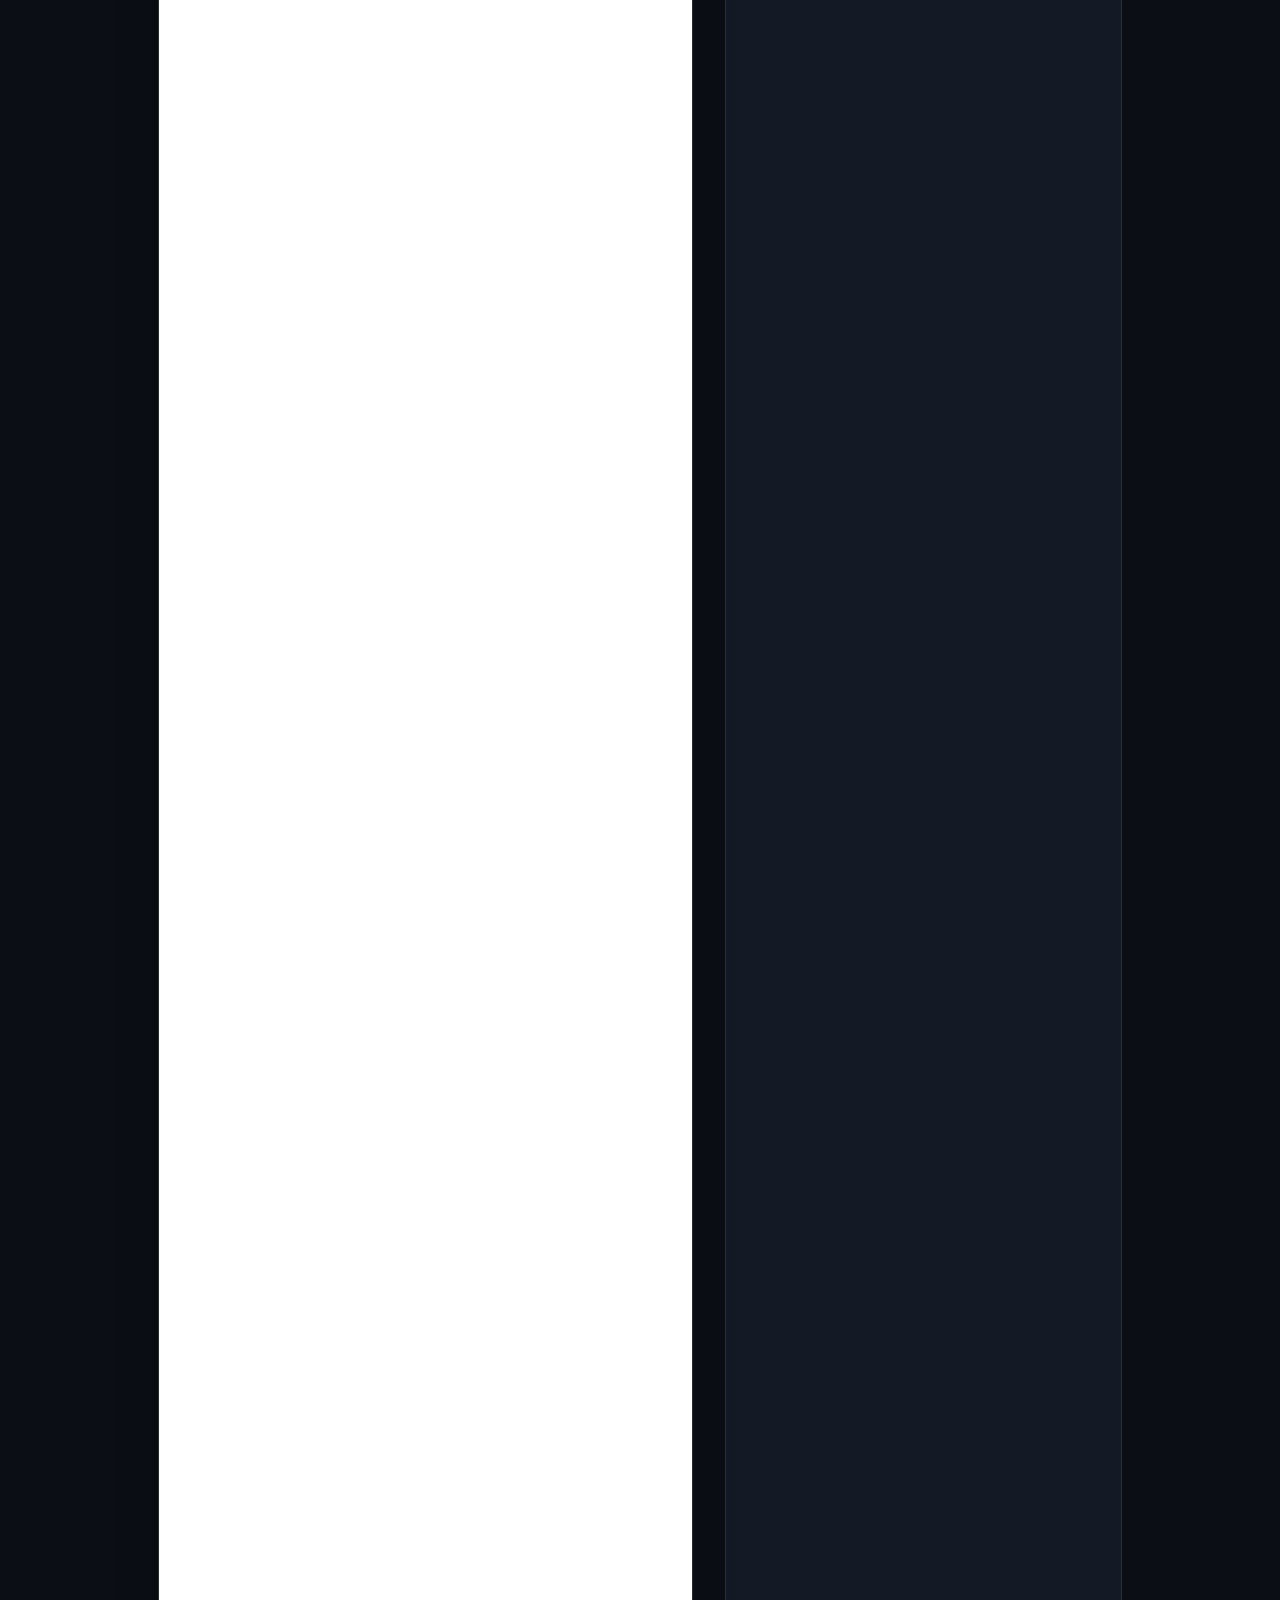
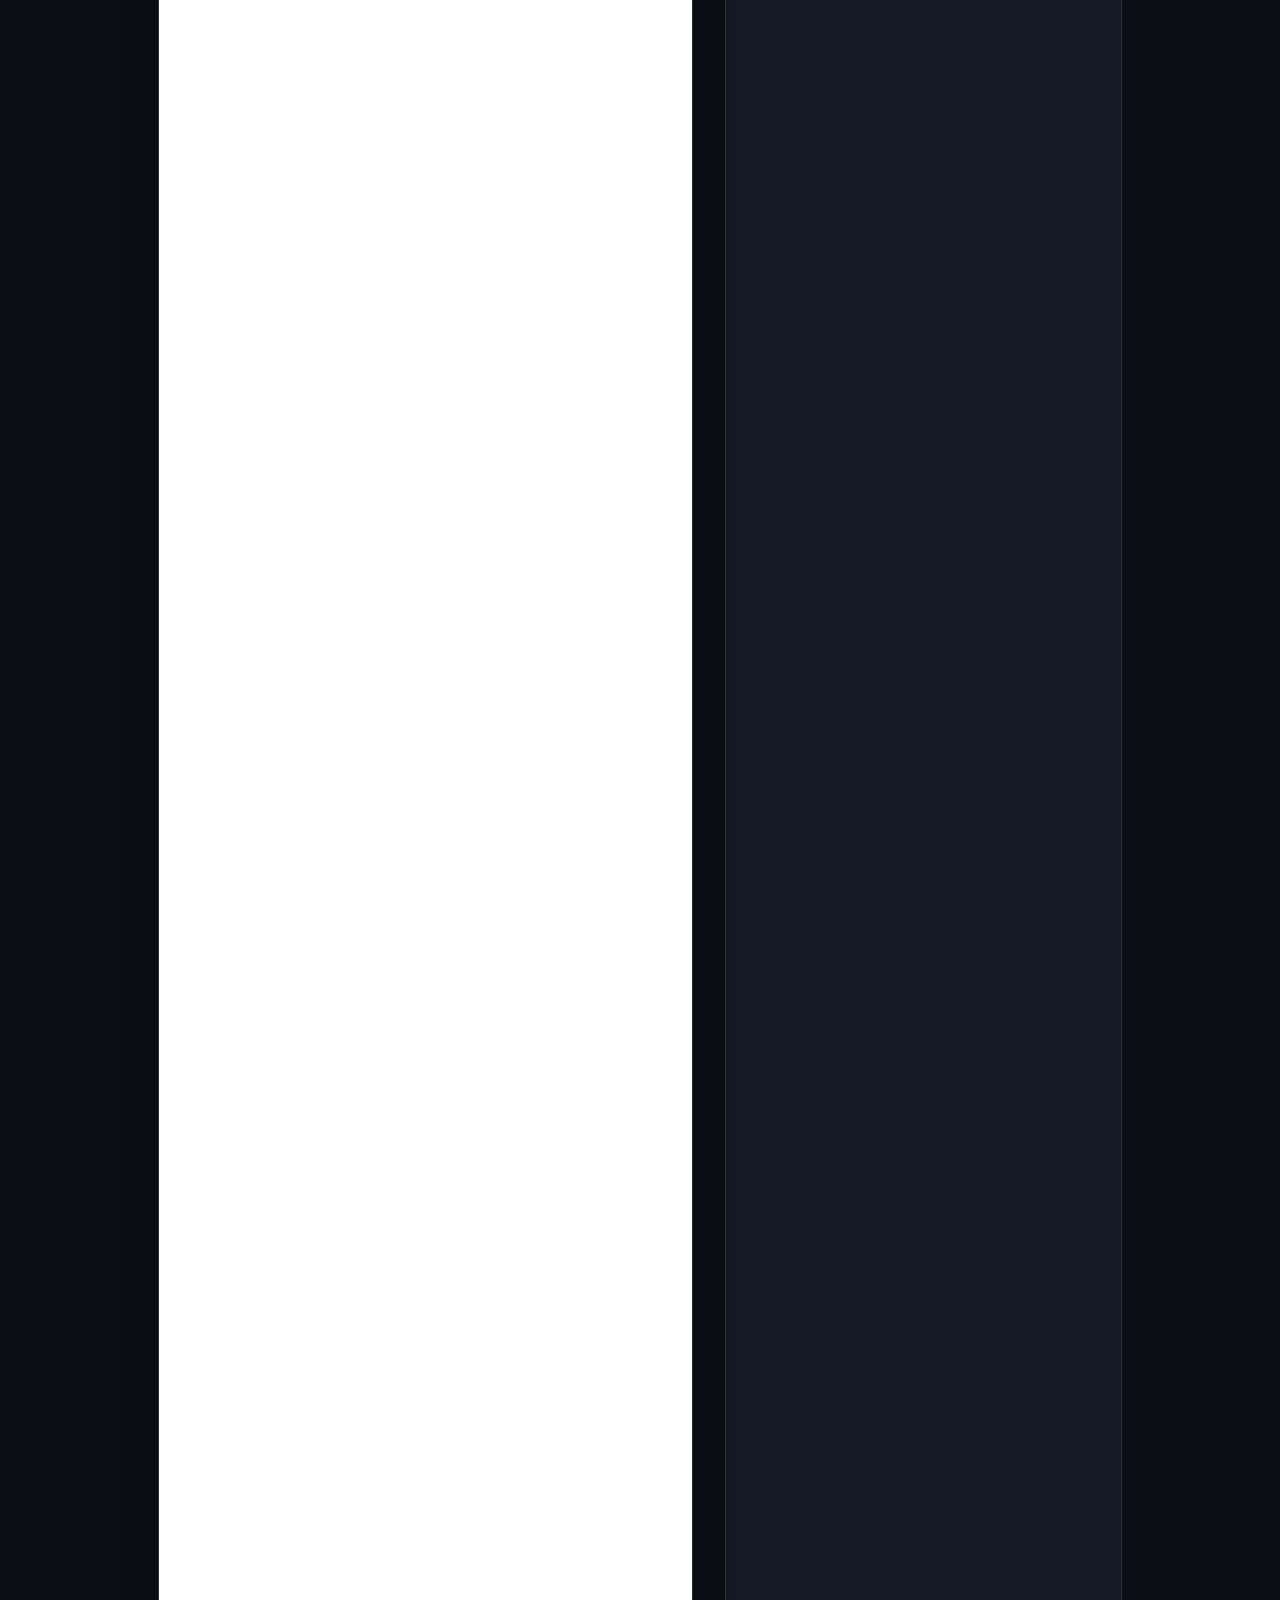
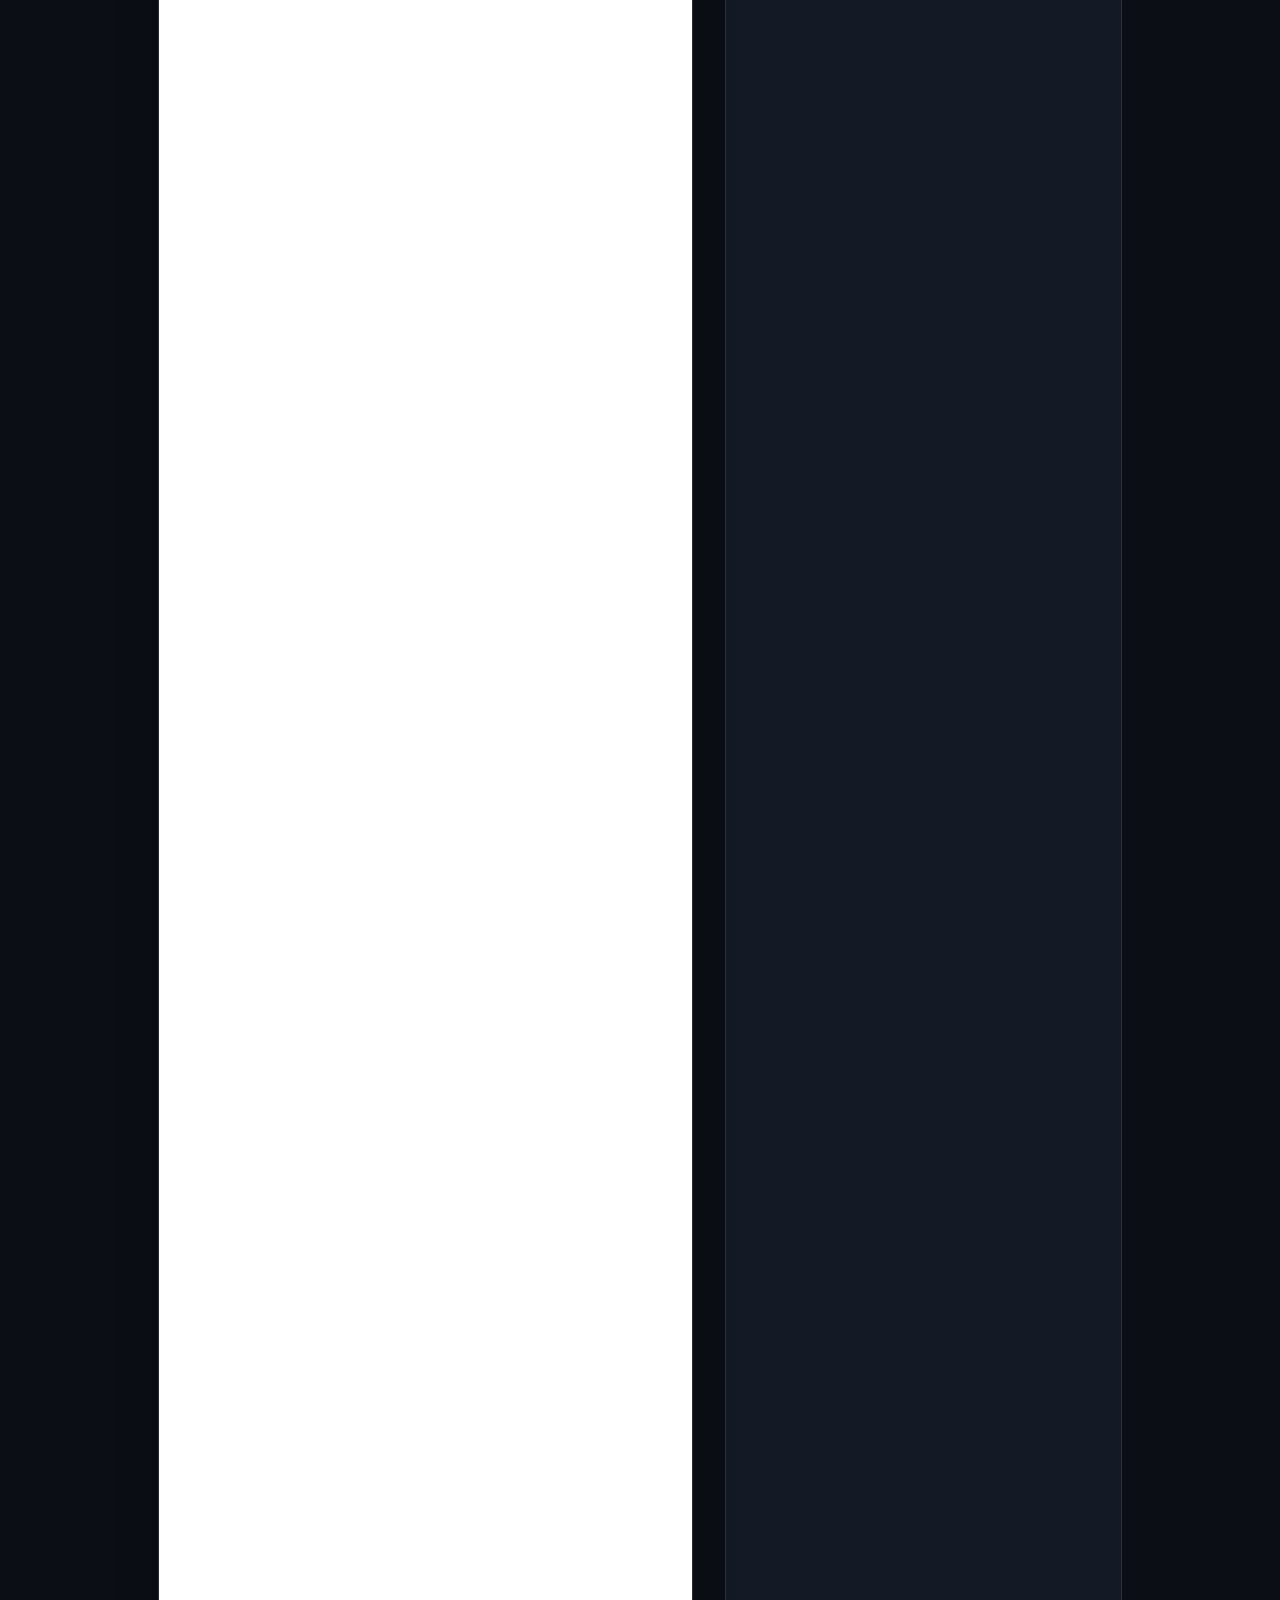
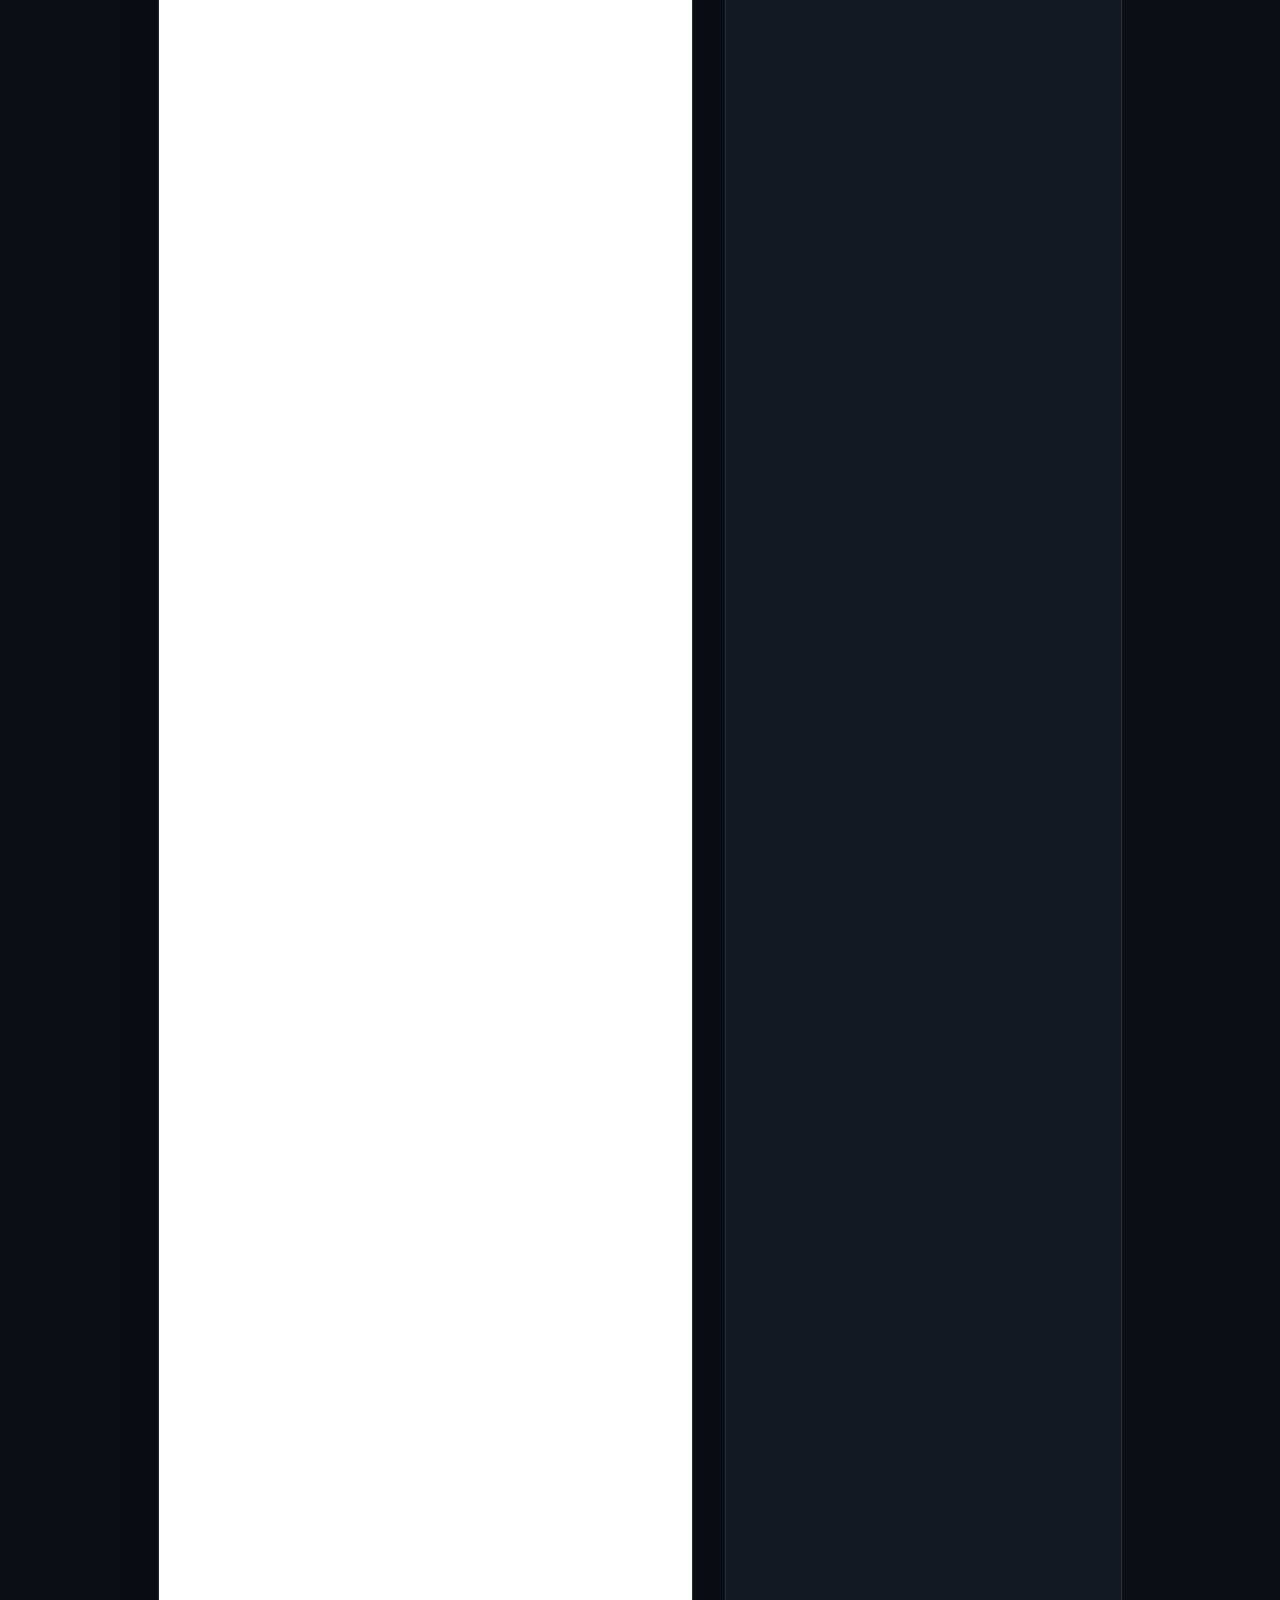
==== commit 21da5049: "Crop: pagina 'I cerchi nel grano' con 6 esperimenti interattivi (linea del tempo, tecnica del pounde" ====
--- a/index.html
+++ b/index.html
@@ -24,6 +24,7 @@
     <a class="navbar-link" href="terrapiatta.html">Terra Piatta</a>
     <a class="navbar-link" href="clima.html">Clima</a>
     <a class="navbar-link" href="inquinamento.html">Aria</a>
+    <a class="navbar-link" href="cropcircles.html">Crop</a>
   </div>
 </nav>
 
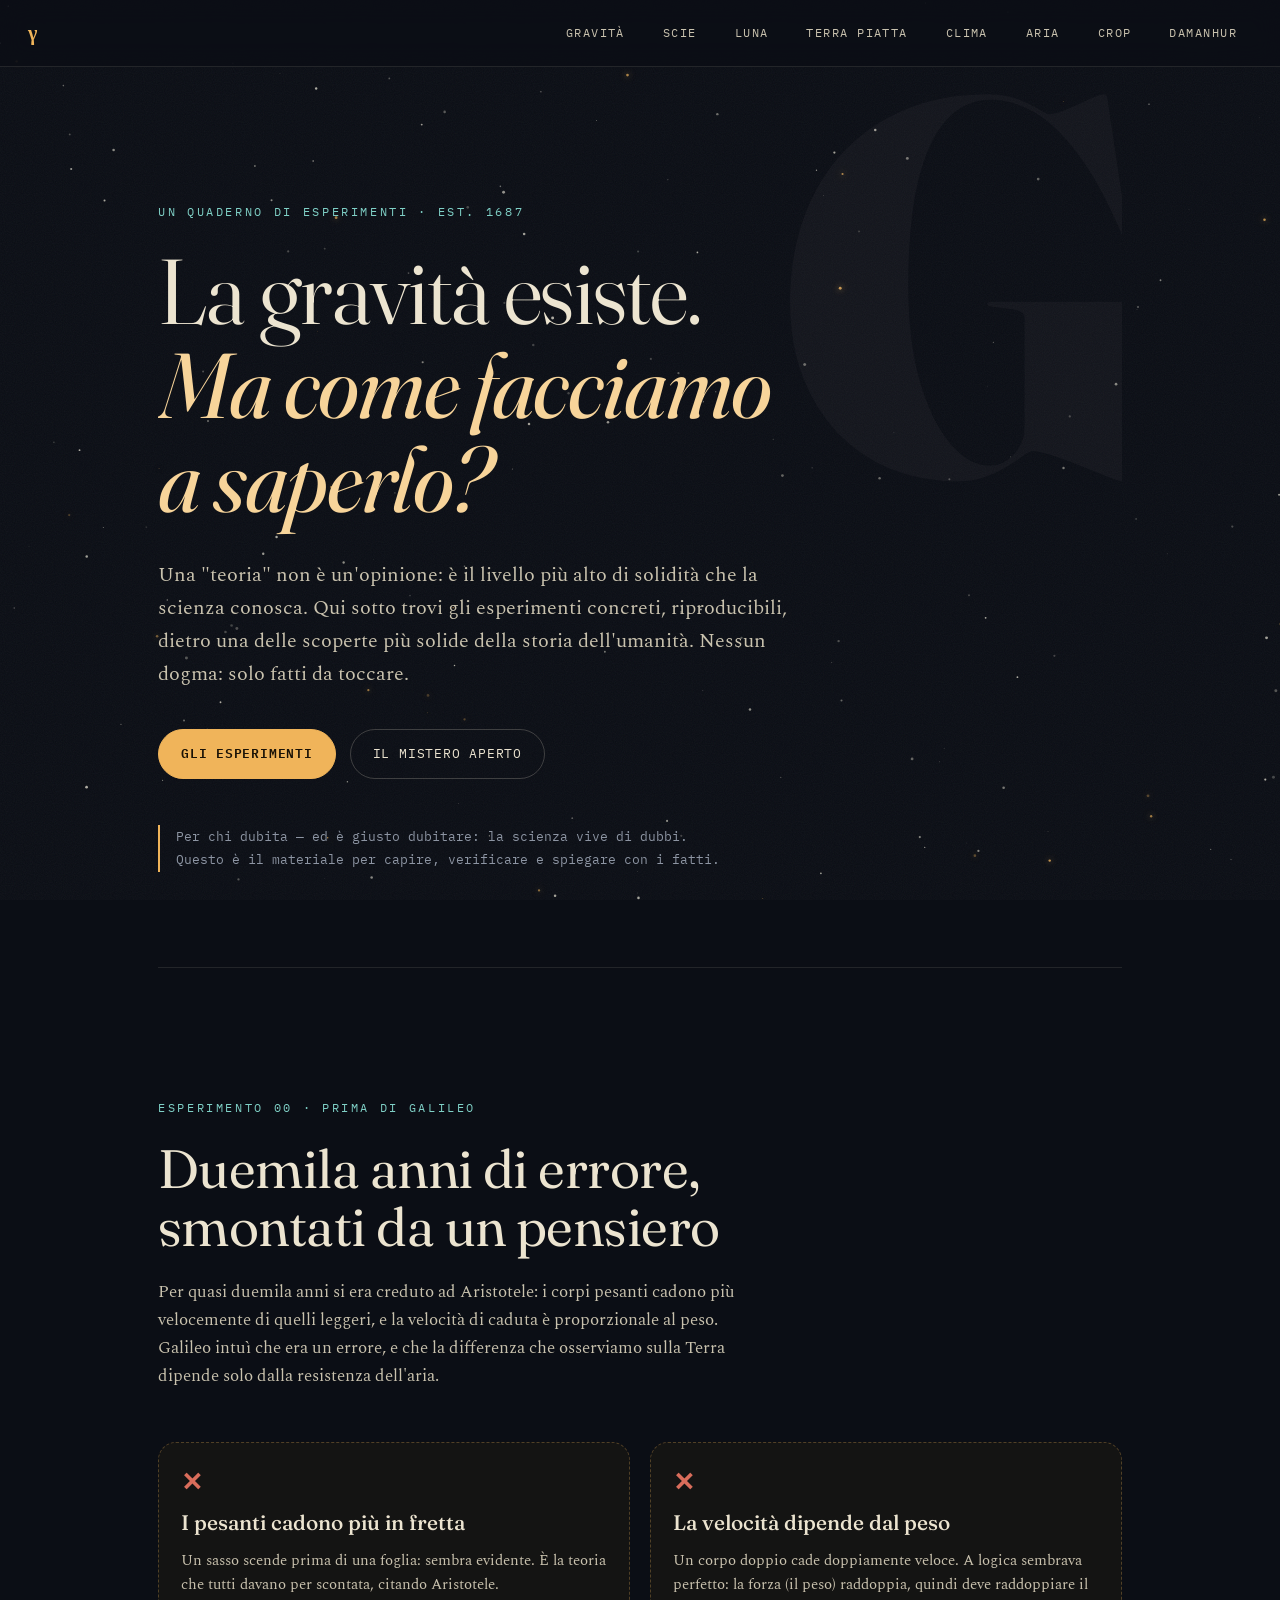
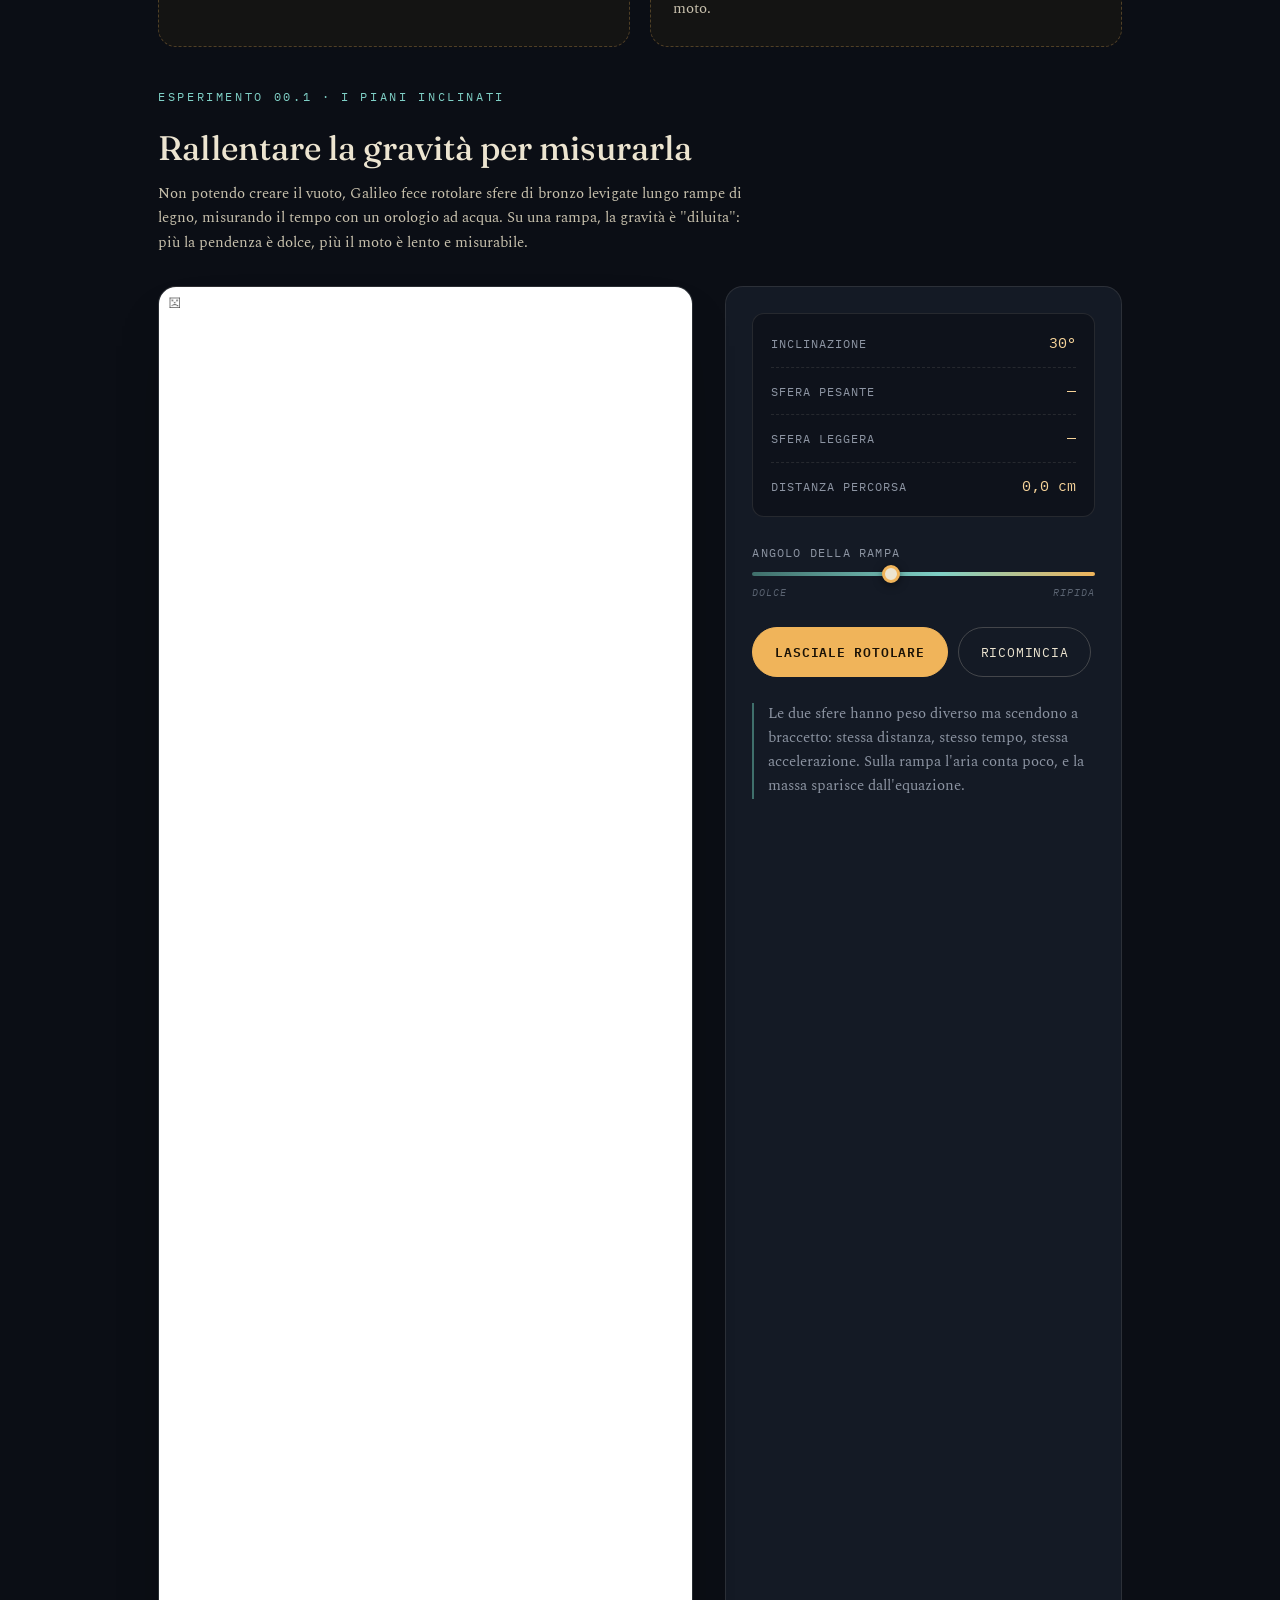
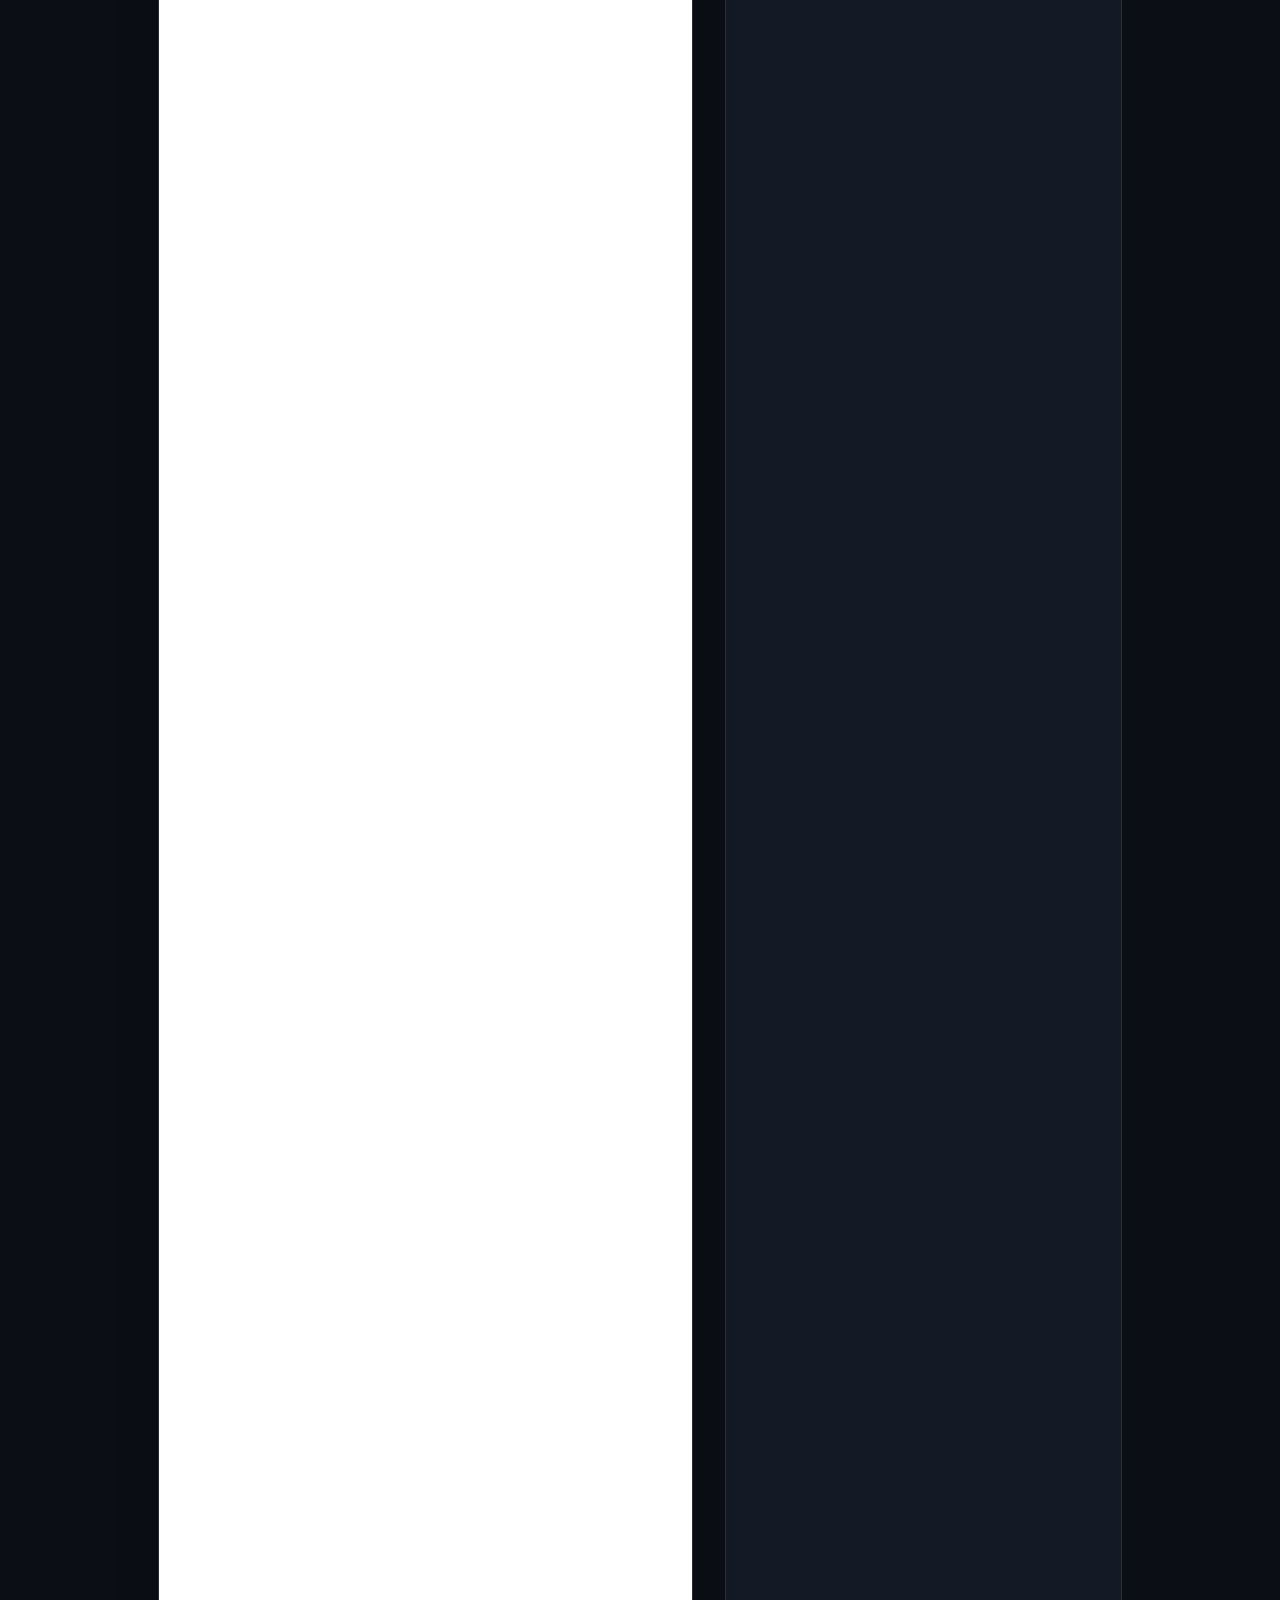
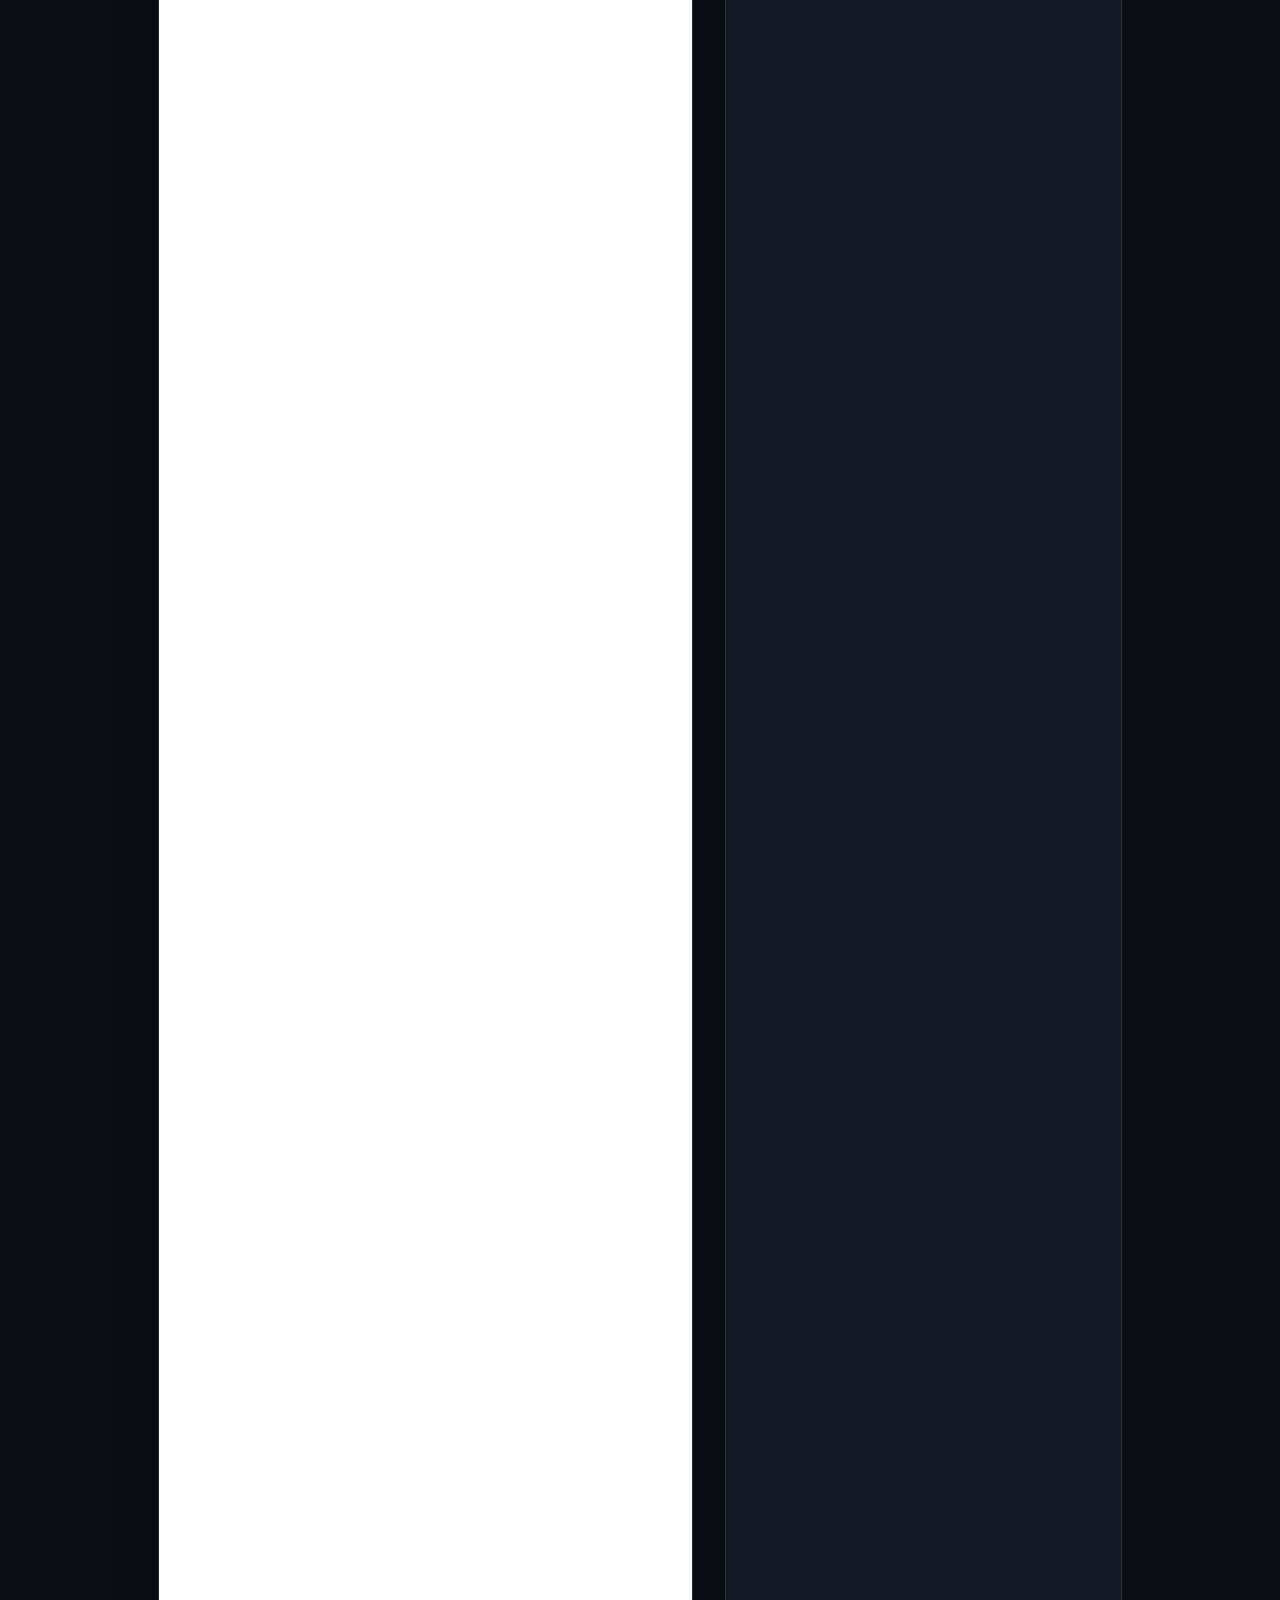
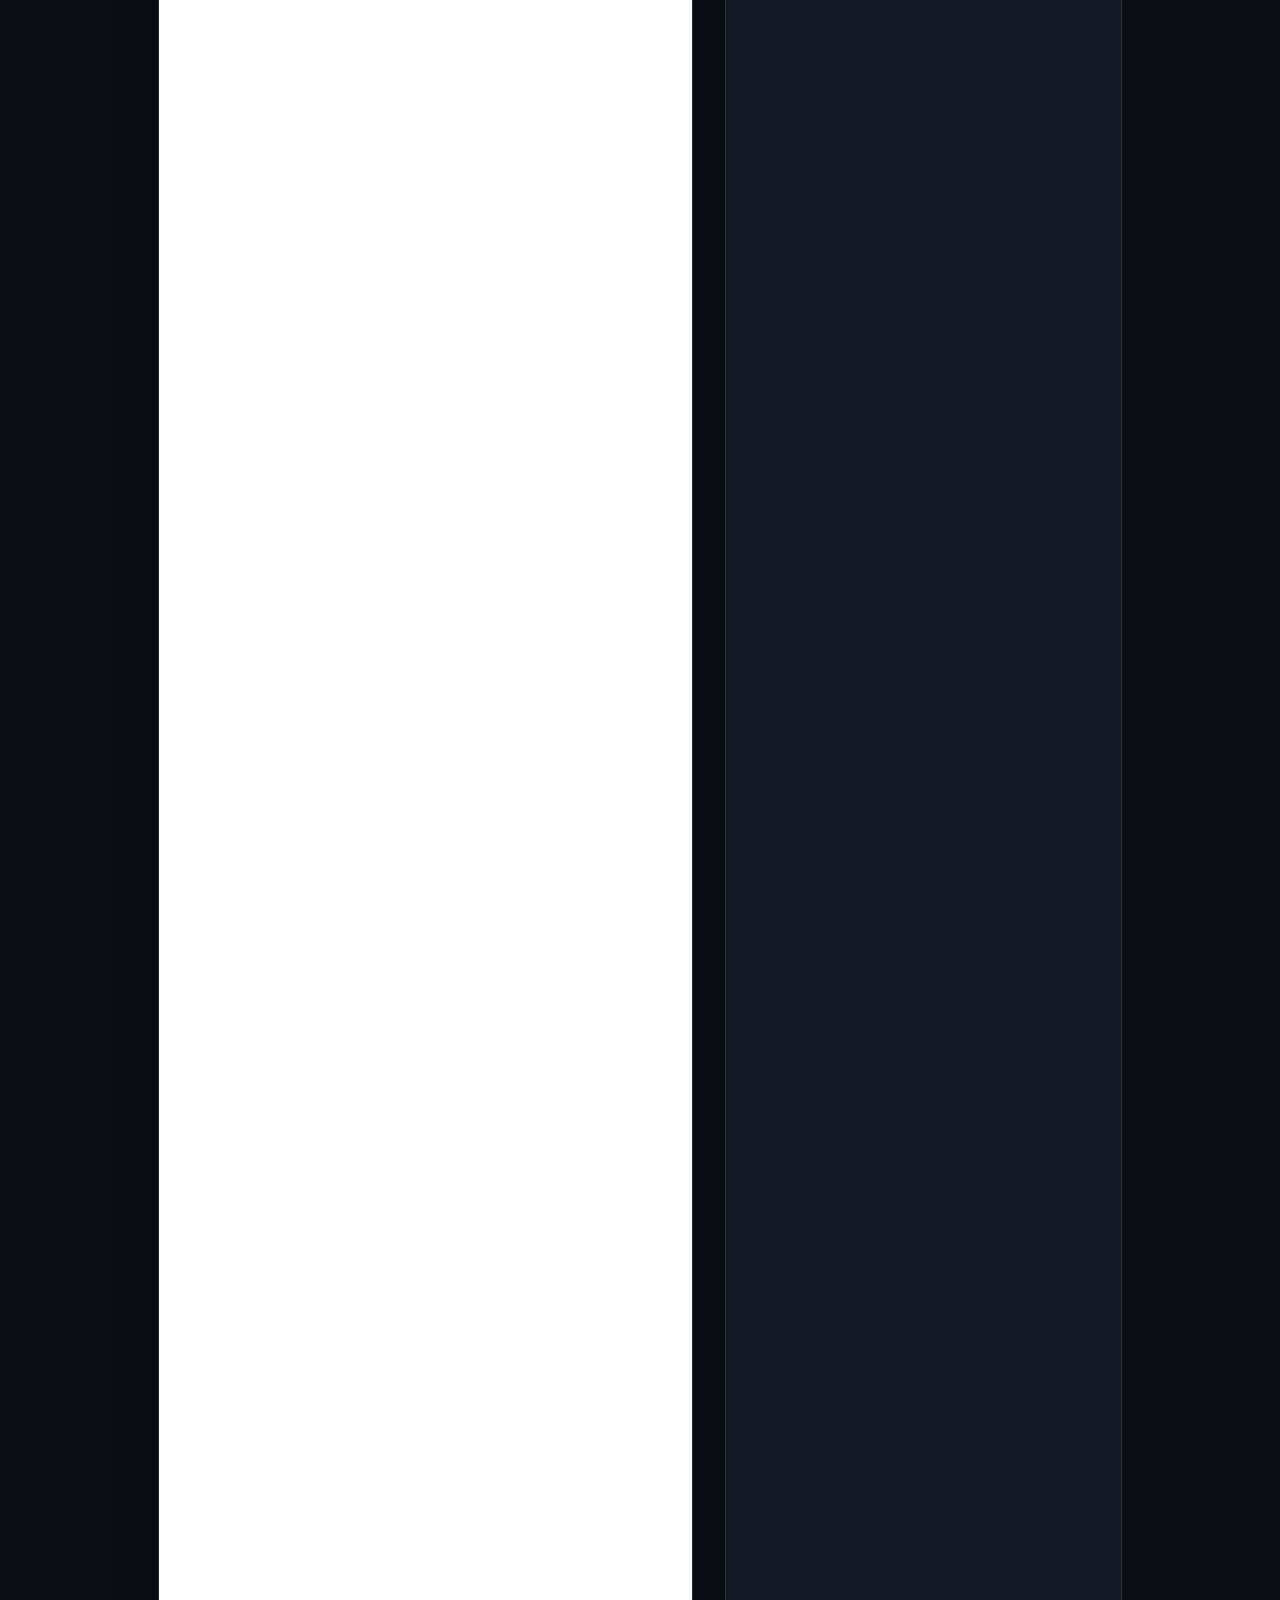
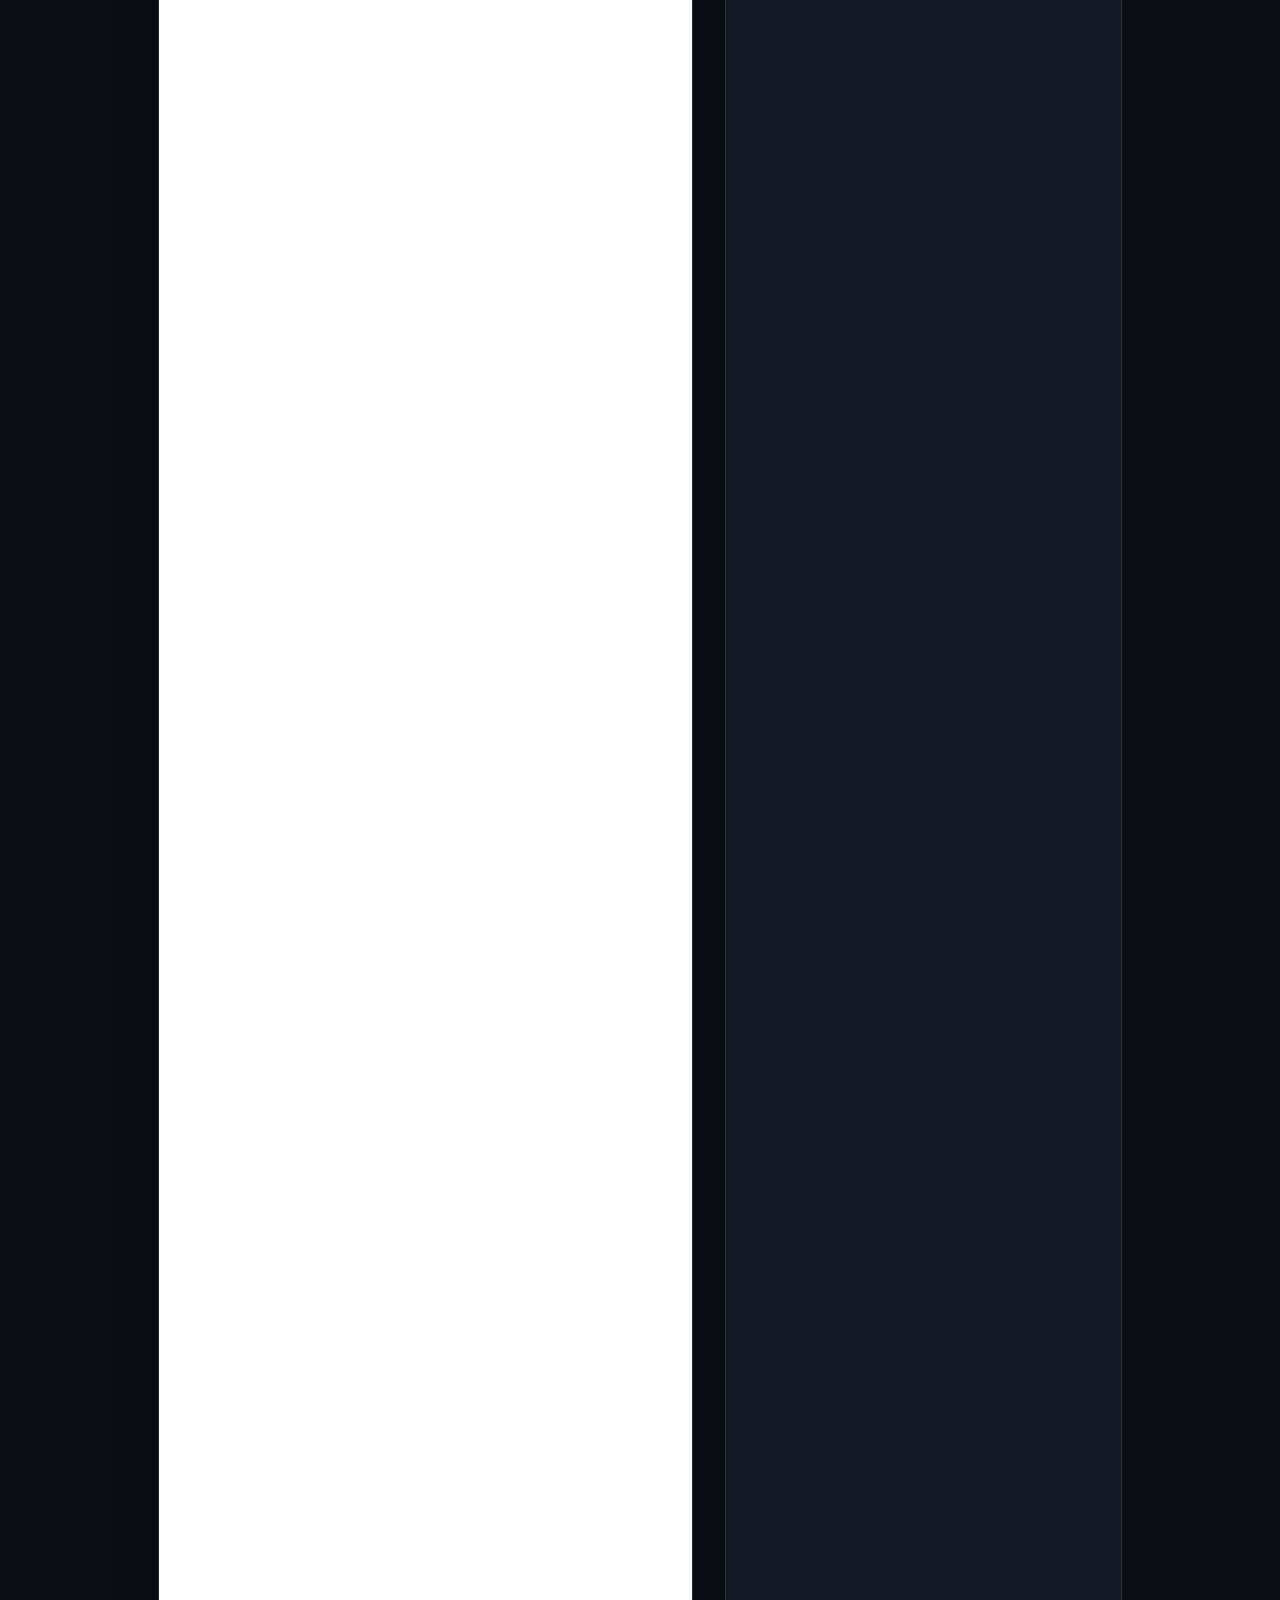
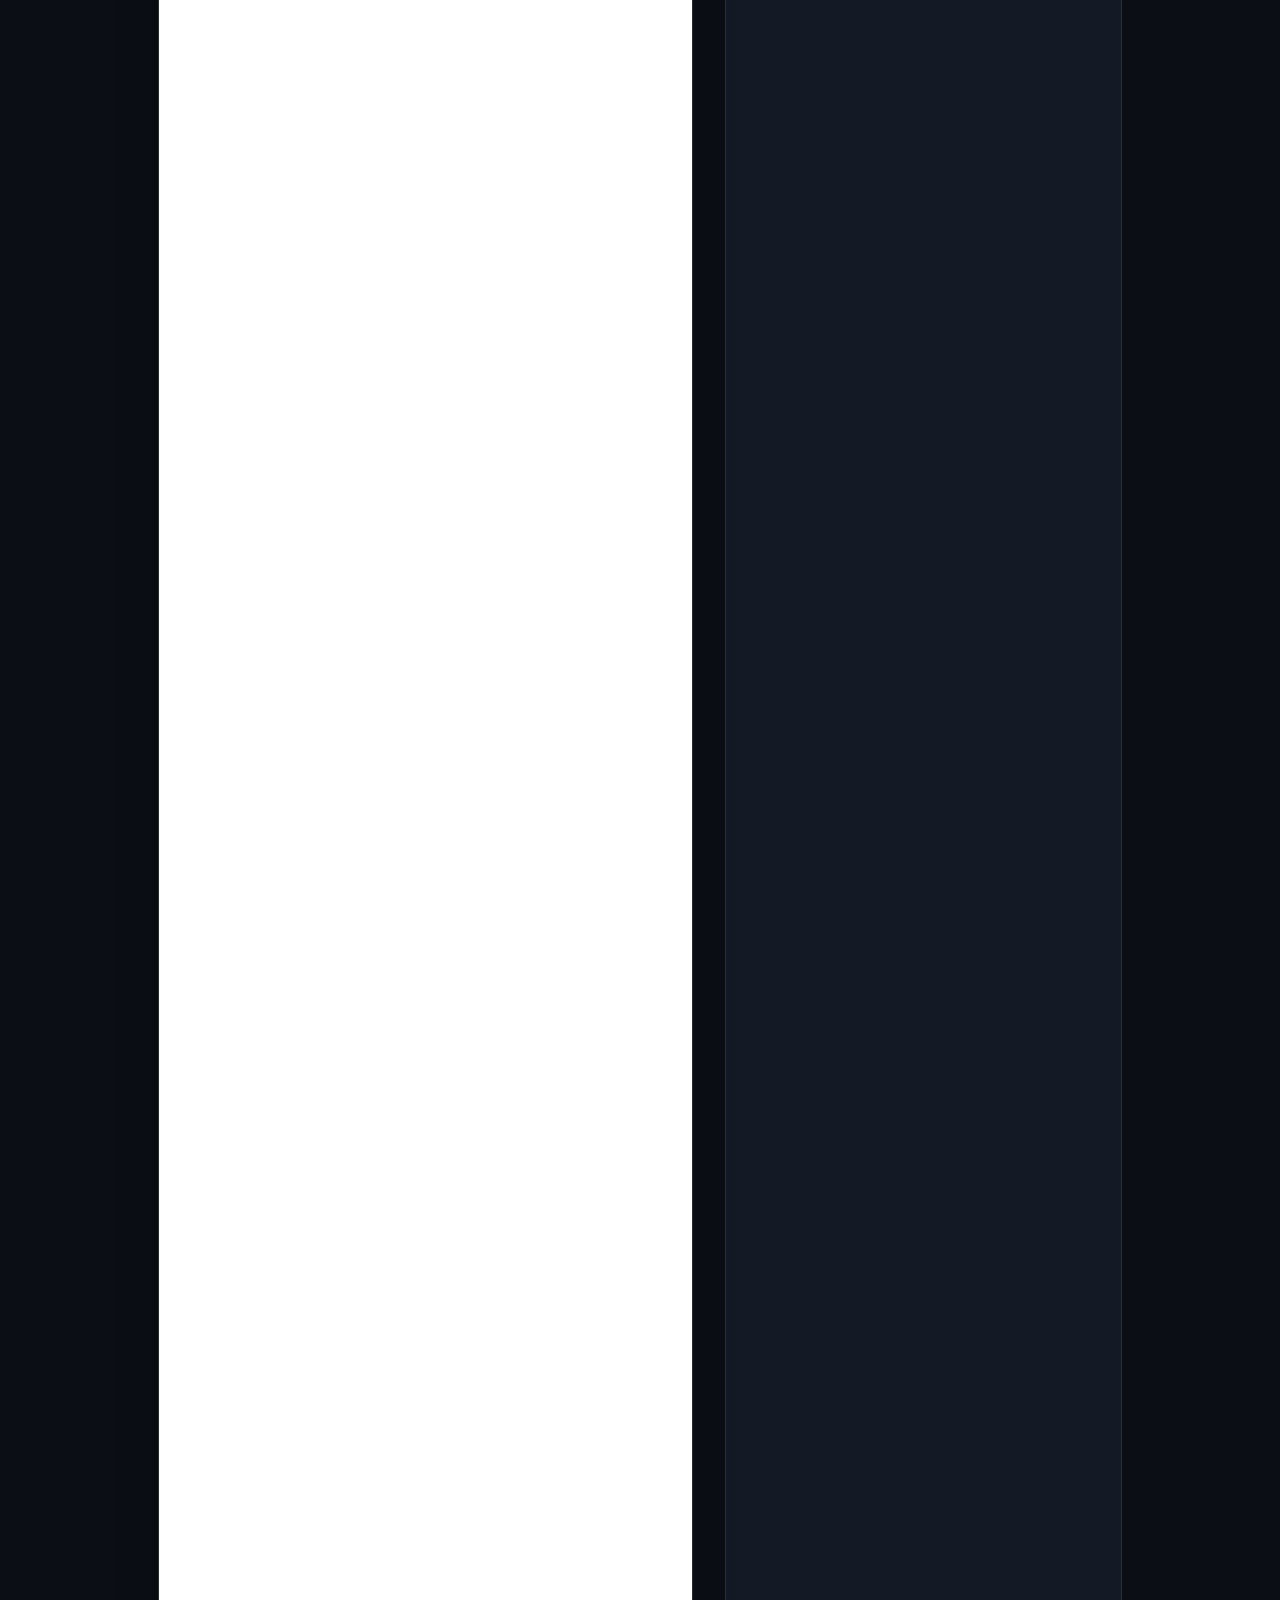
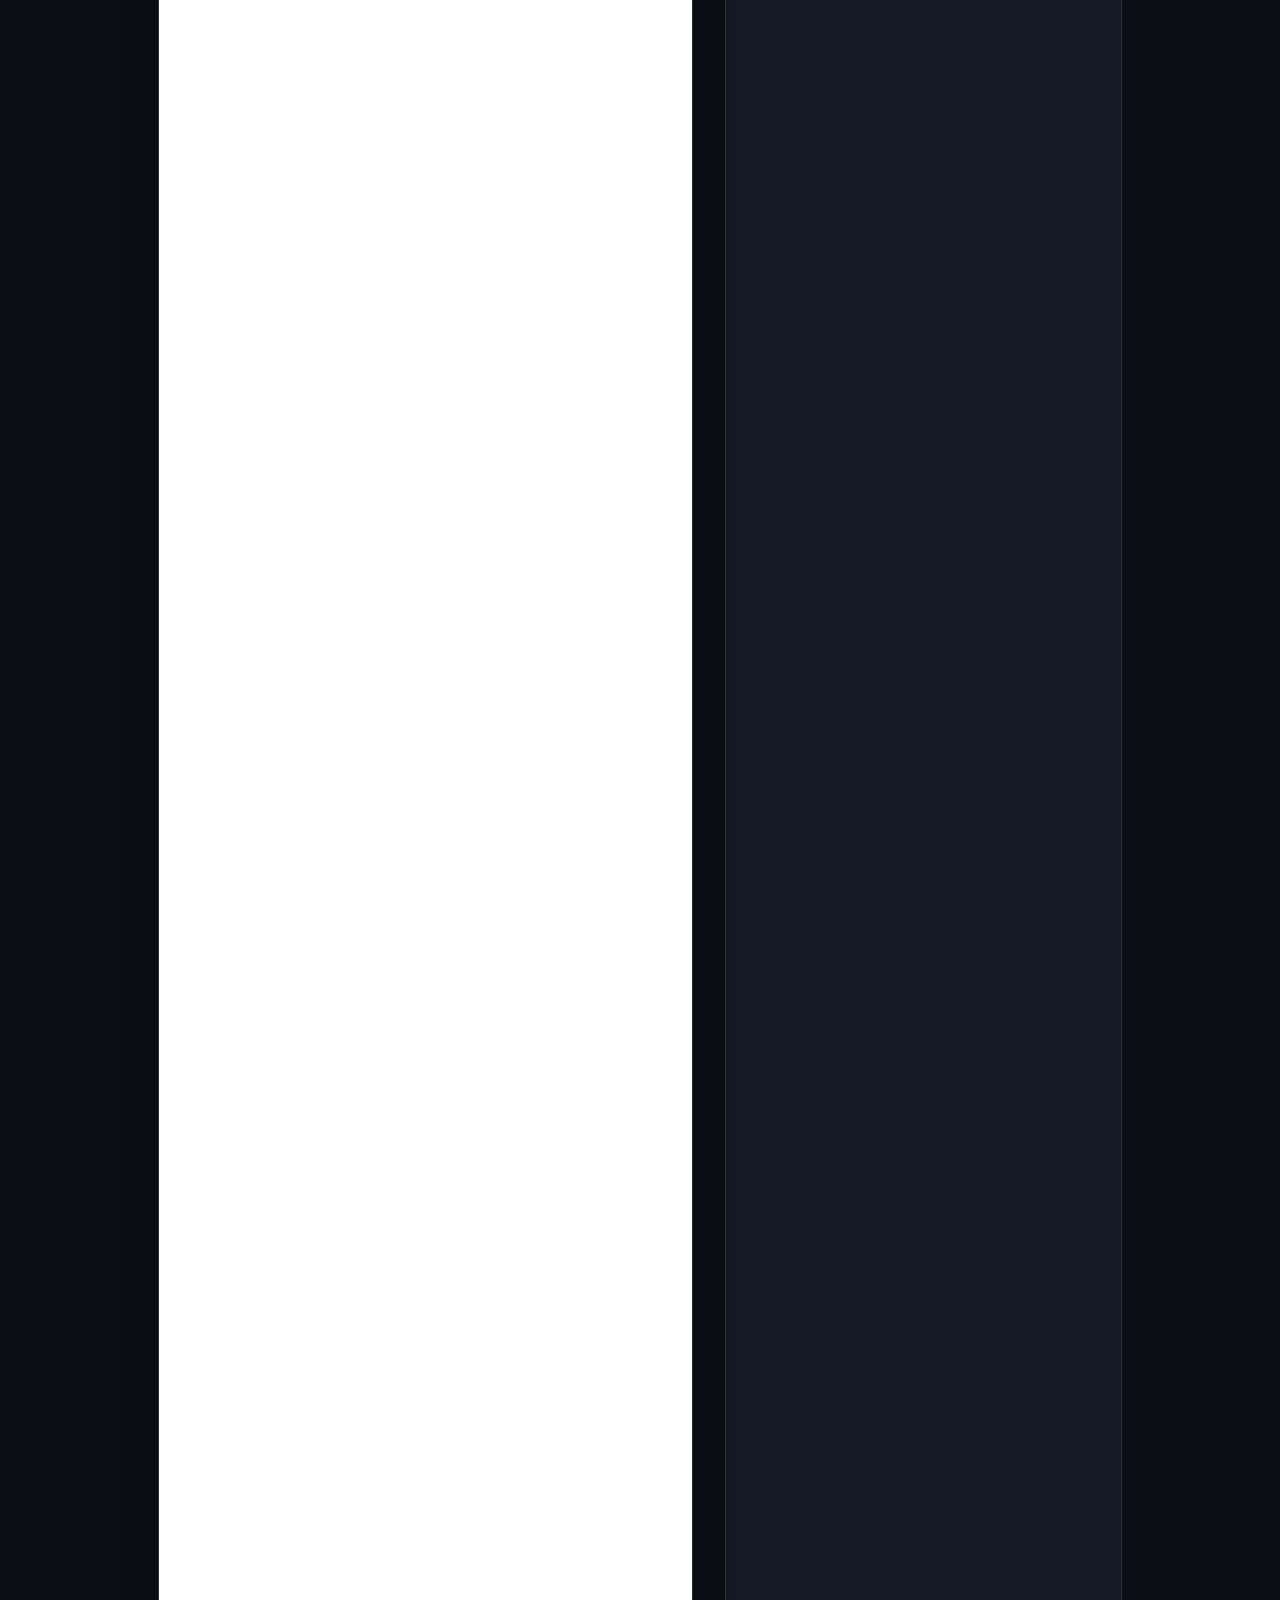
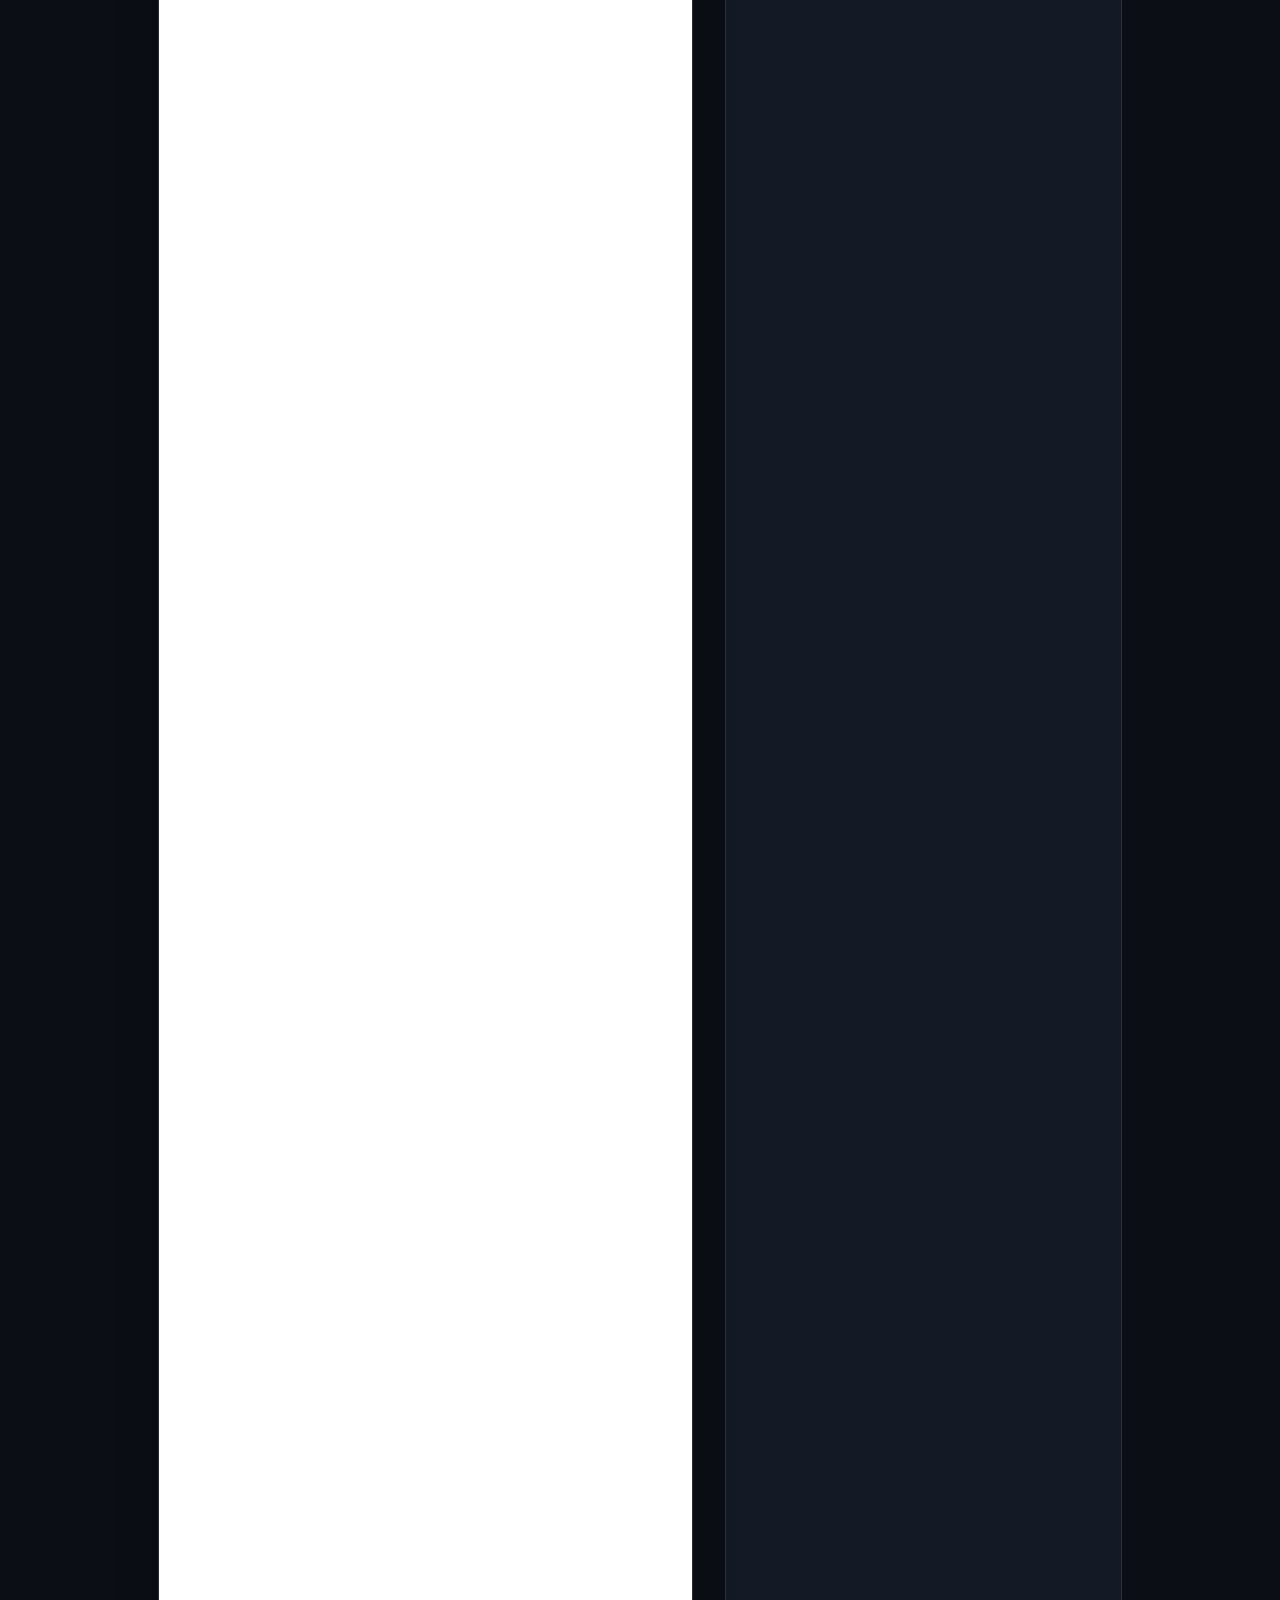
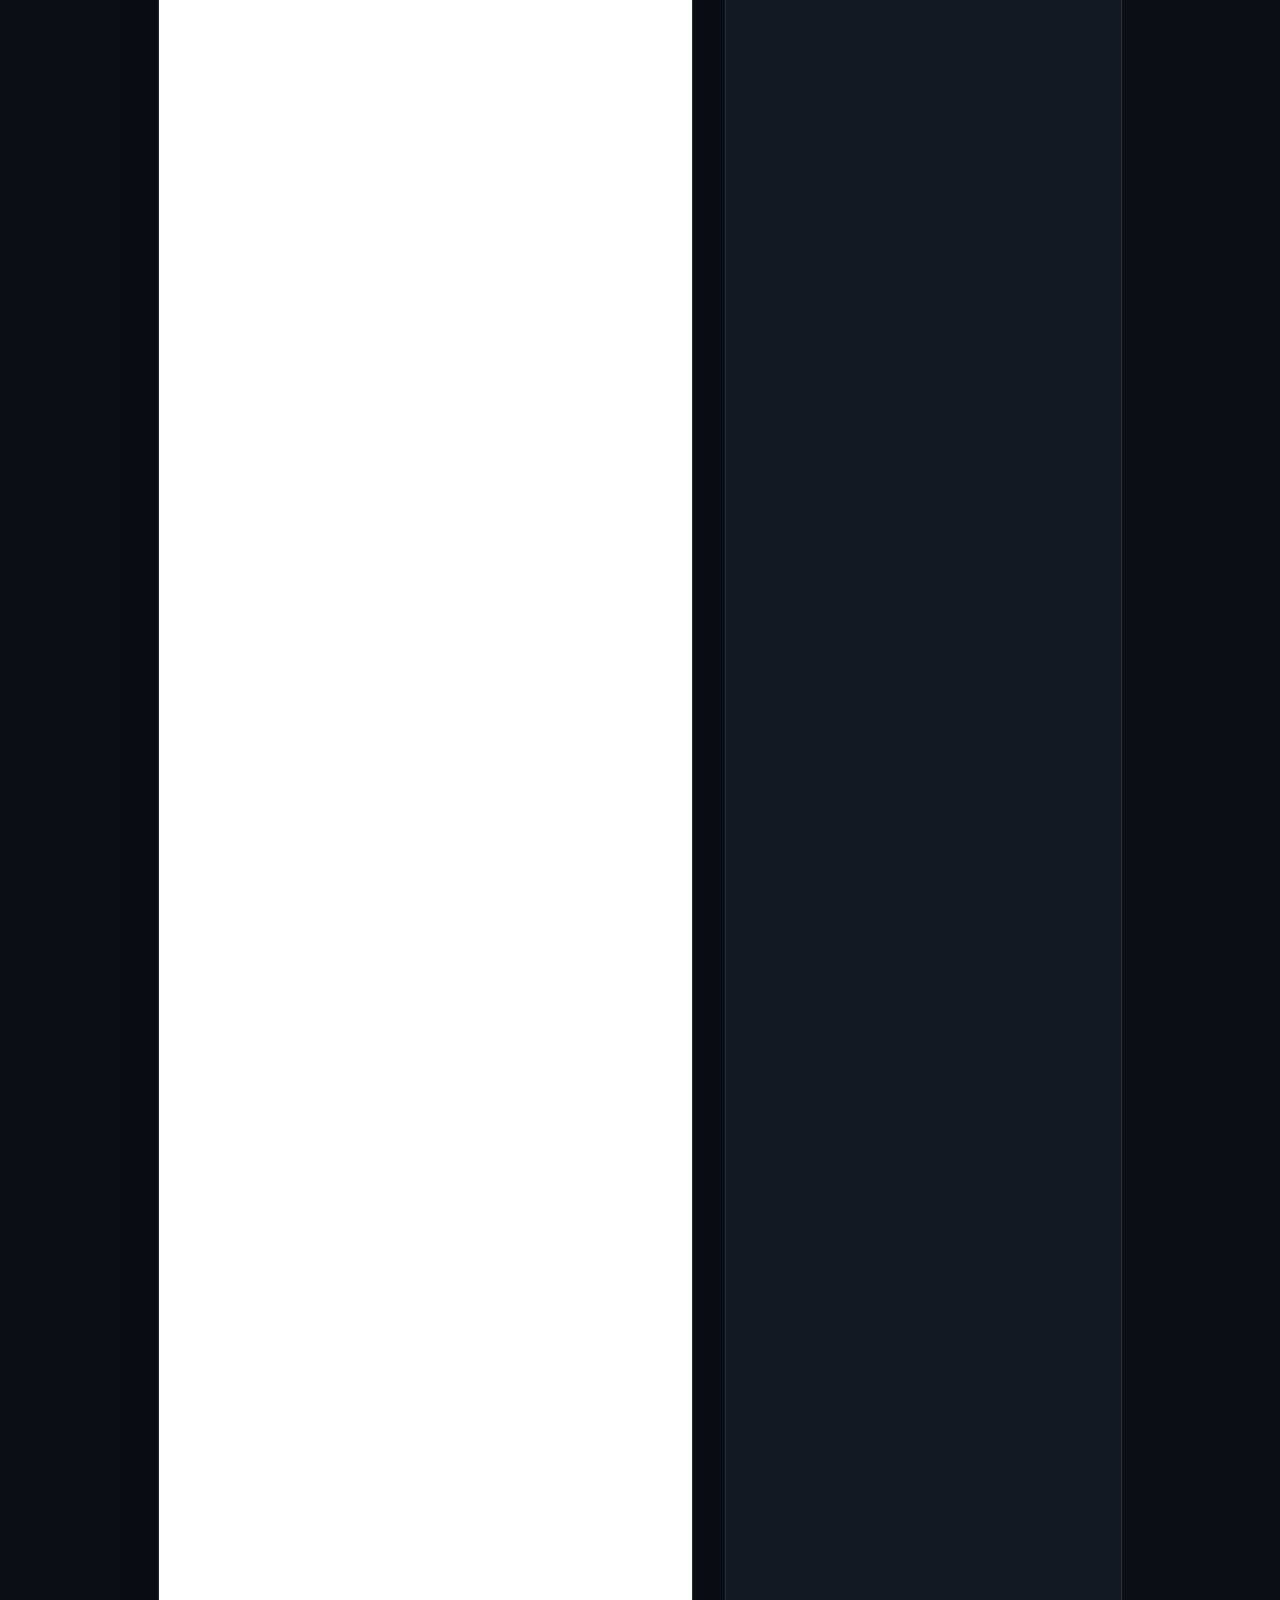
==== commit 53426499: "Damanhur: pagina 'Energie invisibili' con 6 esperimenti interattivi (radiestesia Vogt-Hyman, sensore" ====
--- a/index.html
+++ b/index.html
@@ -25,6 +25,7 @@
     <a class="navbar-link" href="clima.html">Clima</a>
     <a class="navbar-link" href="inquinamento.html">Aria</a>
     <a class="navbar-link" href="cropcircles.html">Crop</a>
+    <a class="navbar-link" href="damanhur.html">Damanhur</a>
   </div>
 </nav>
 
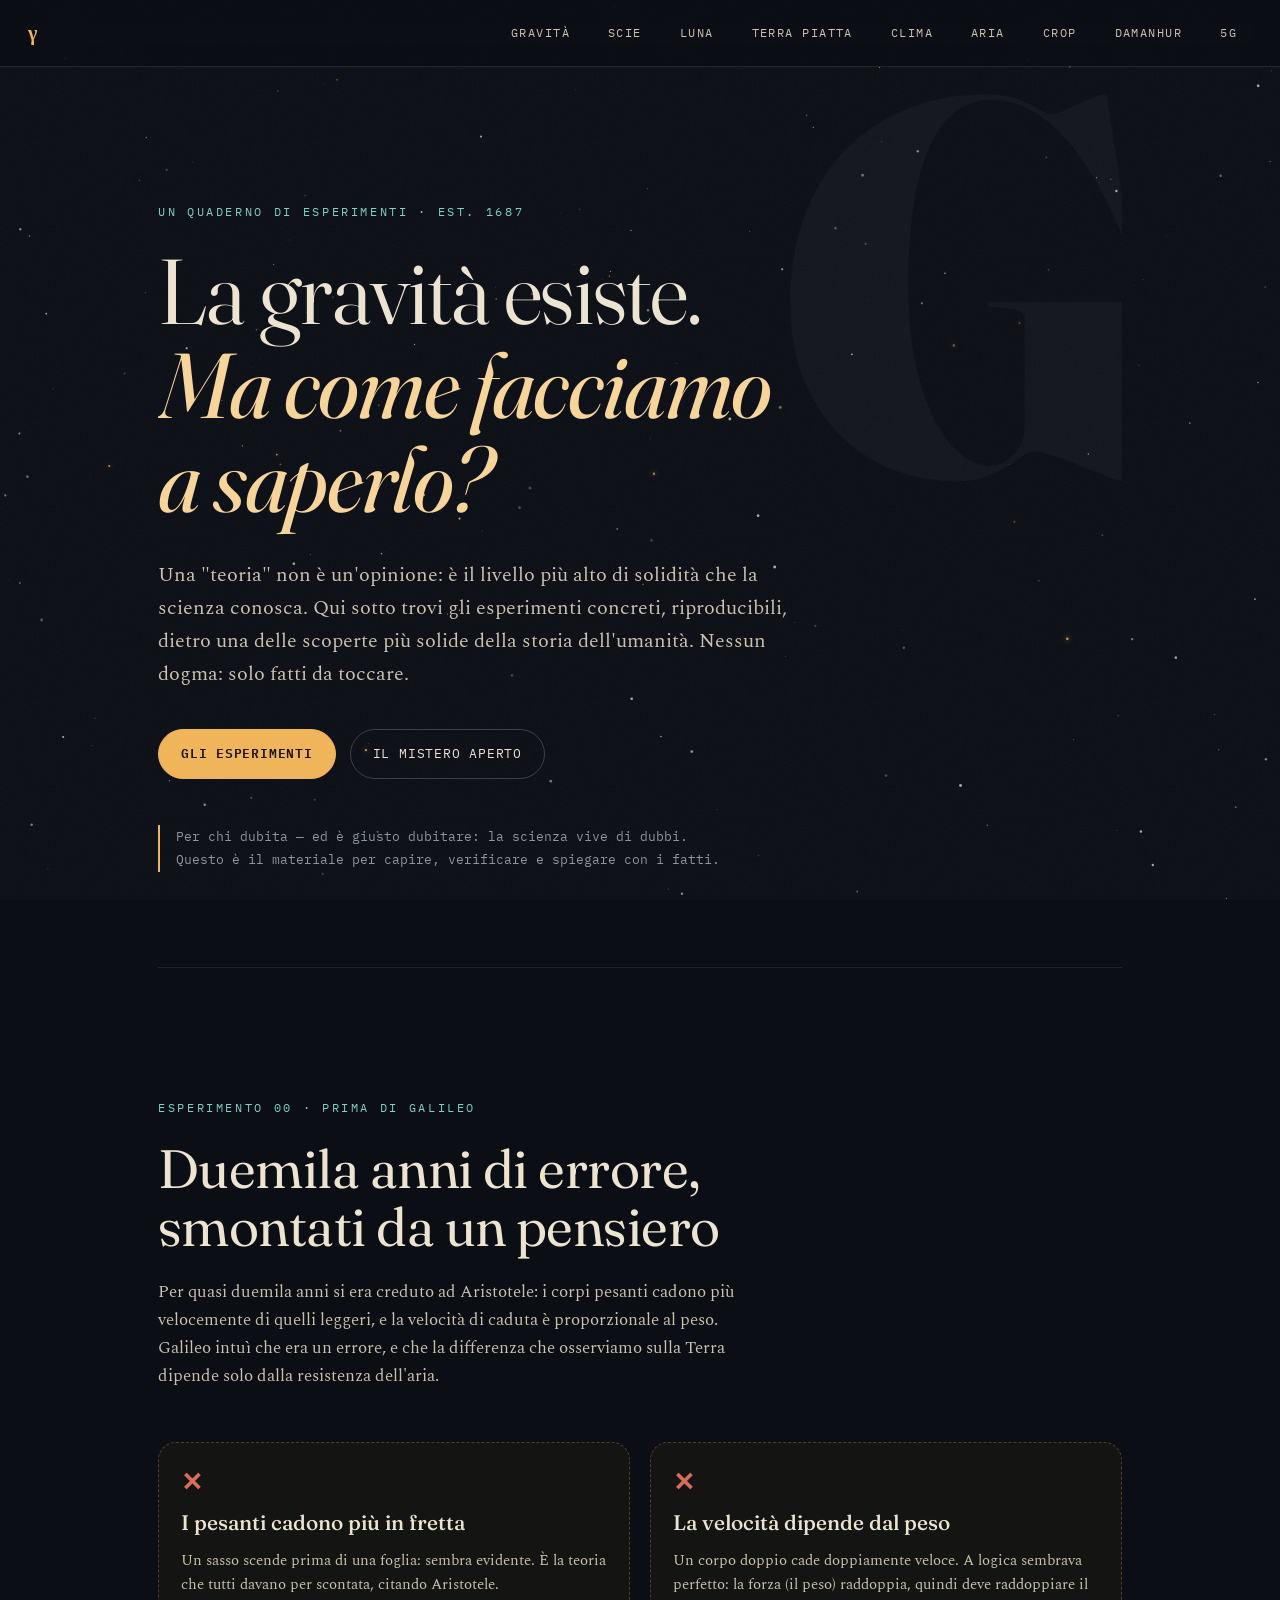
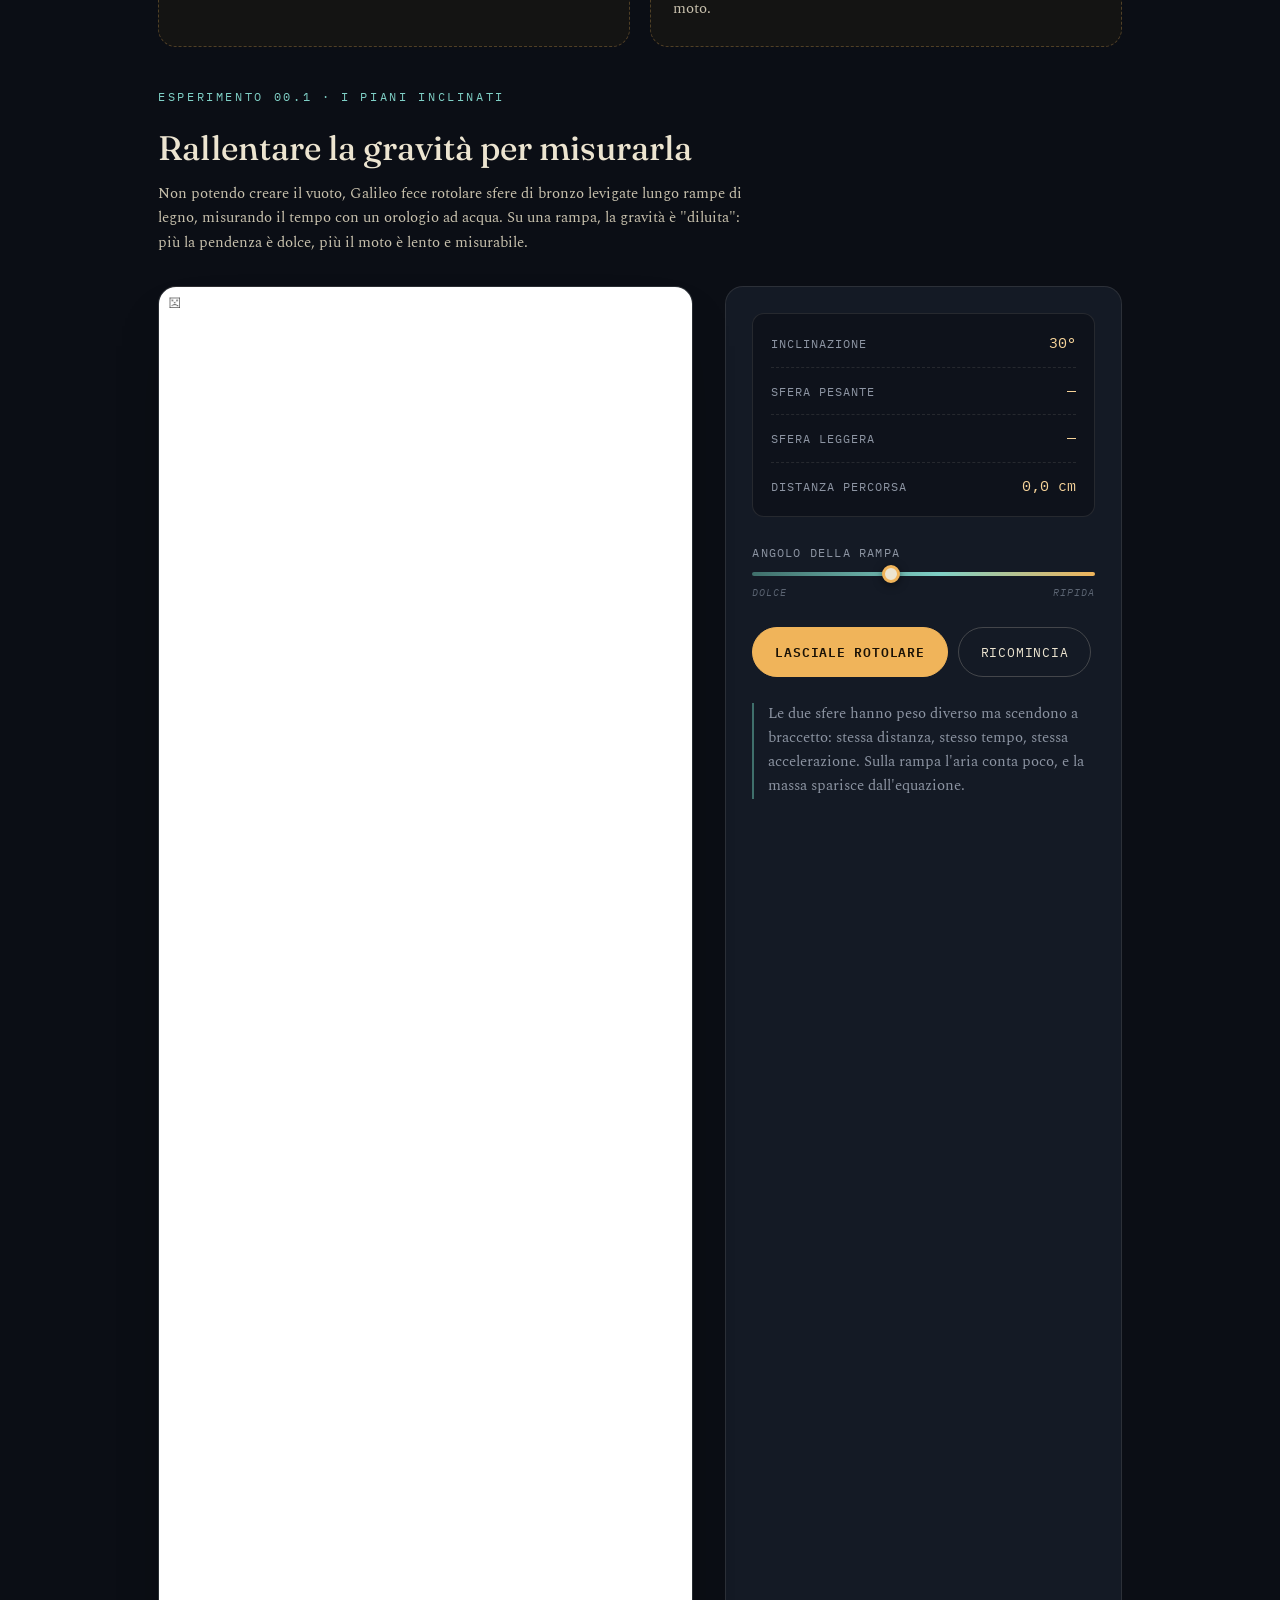
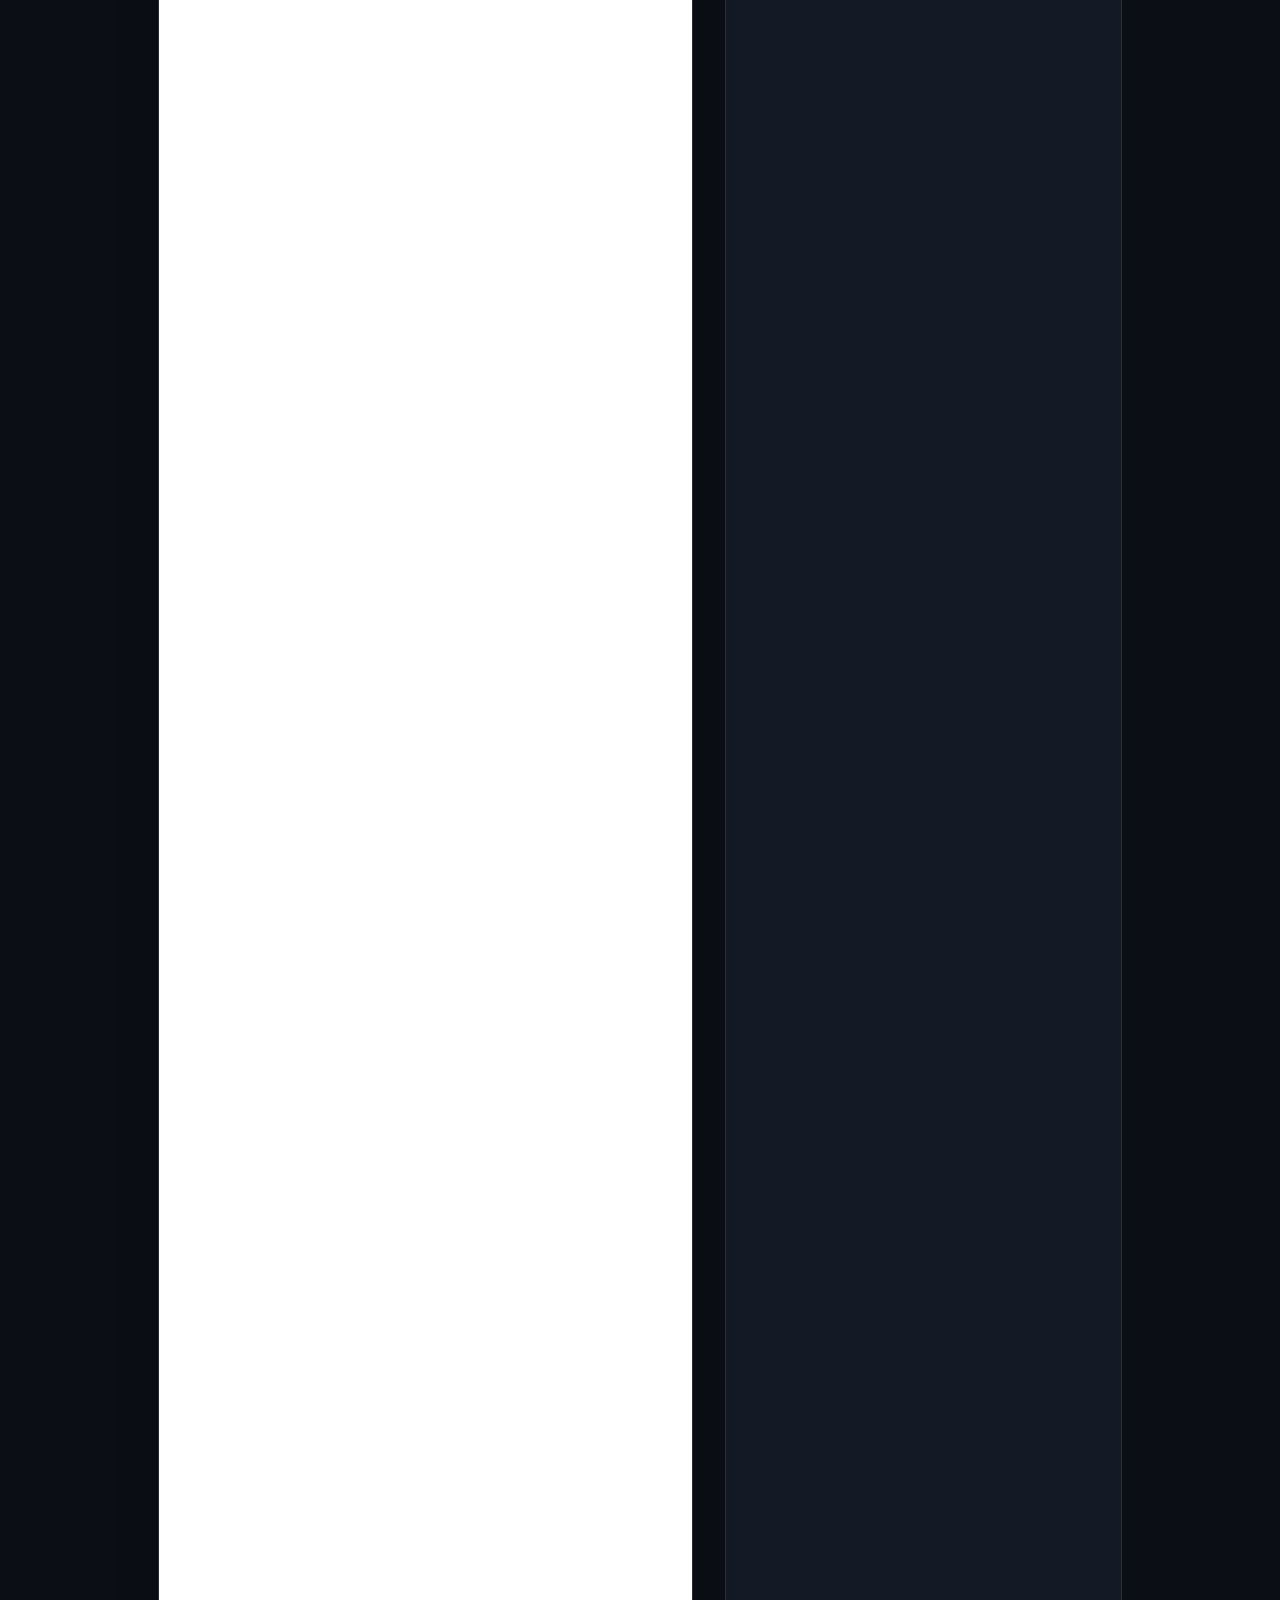
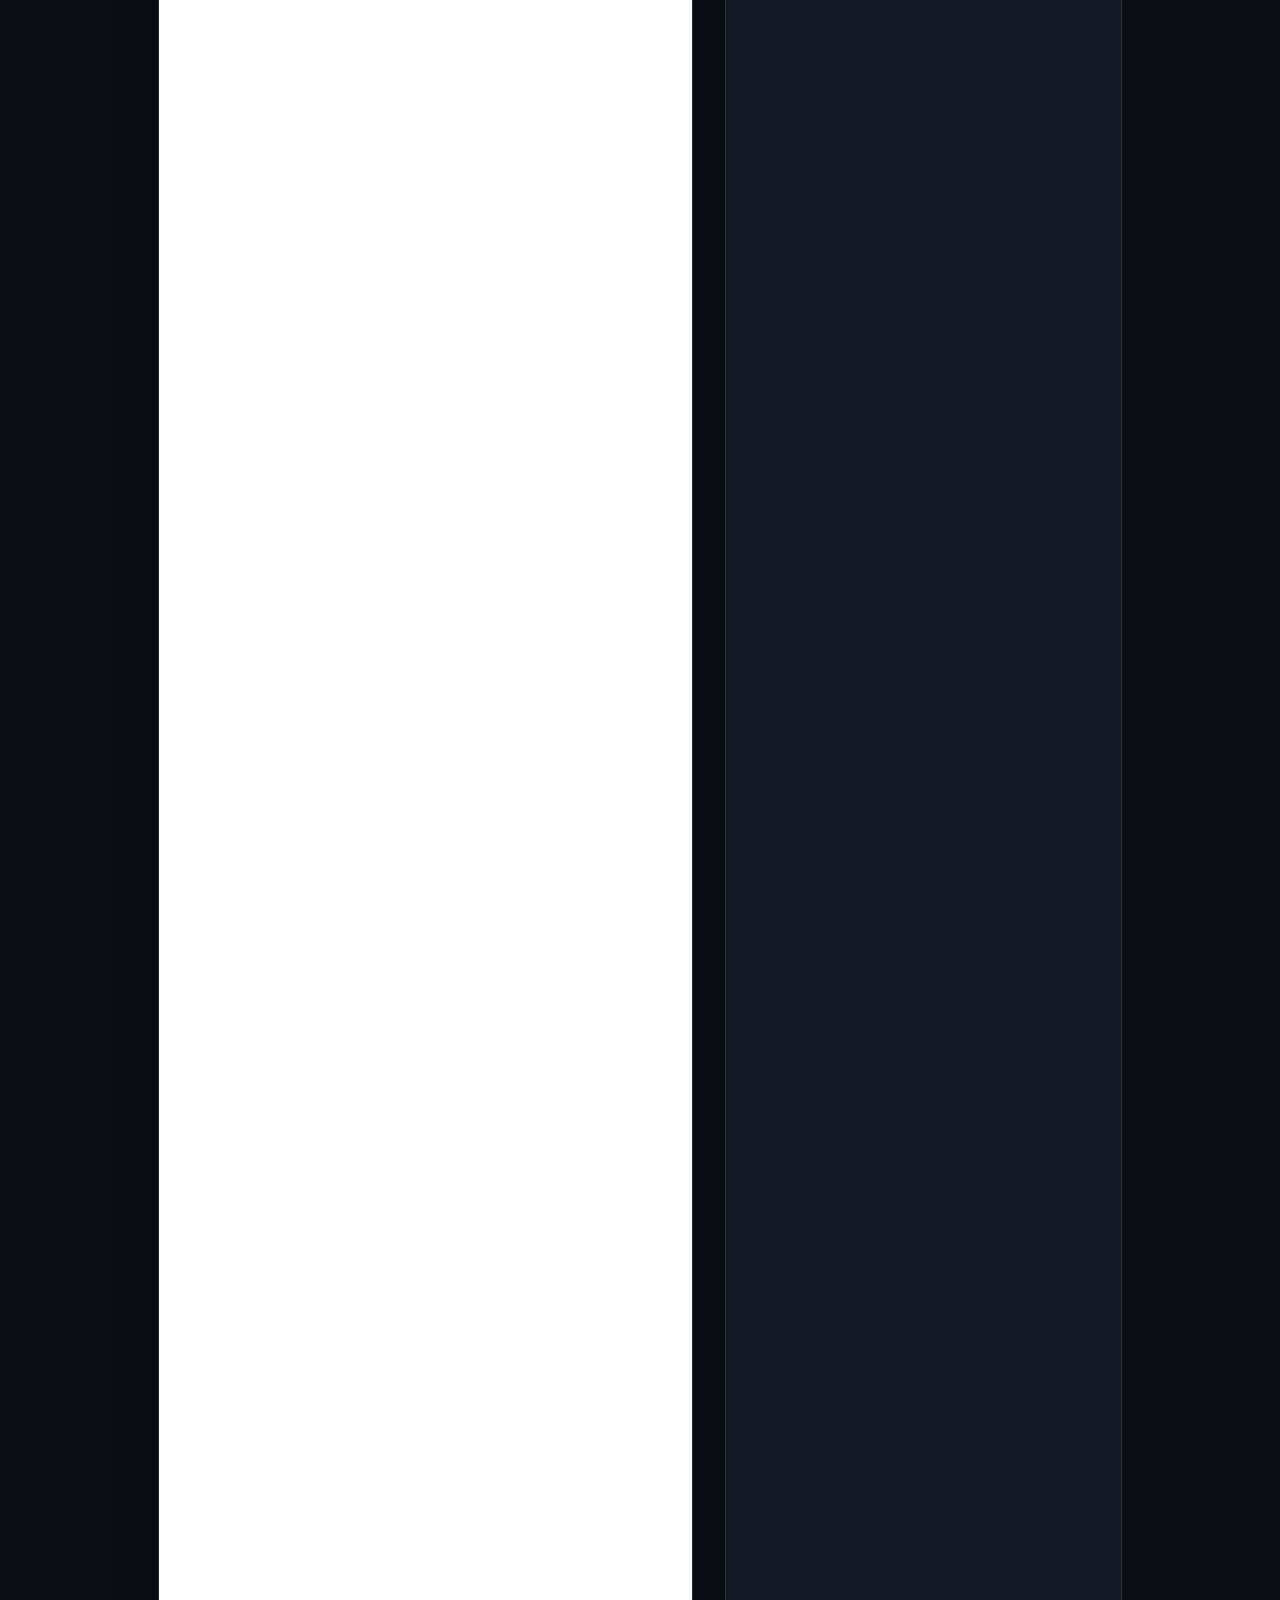
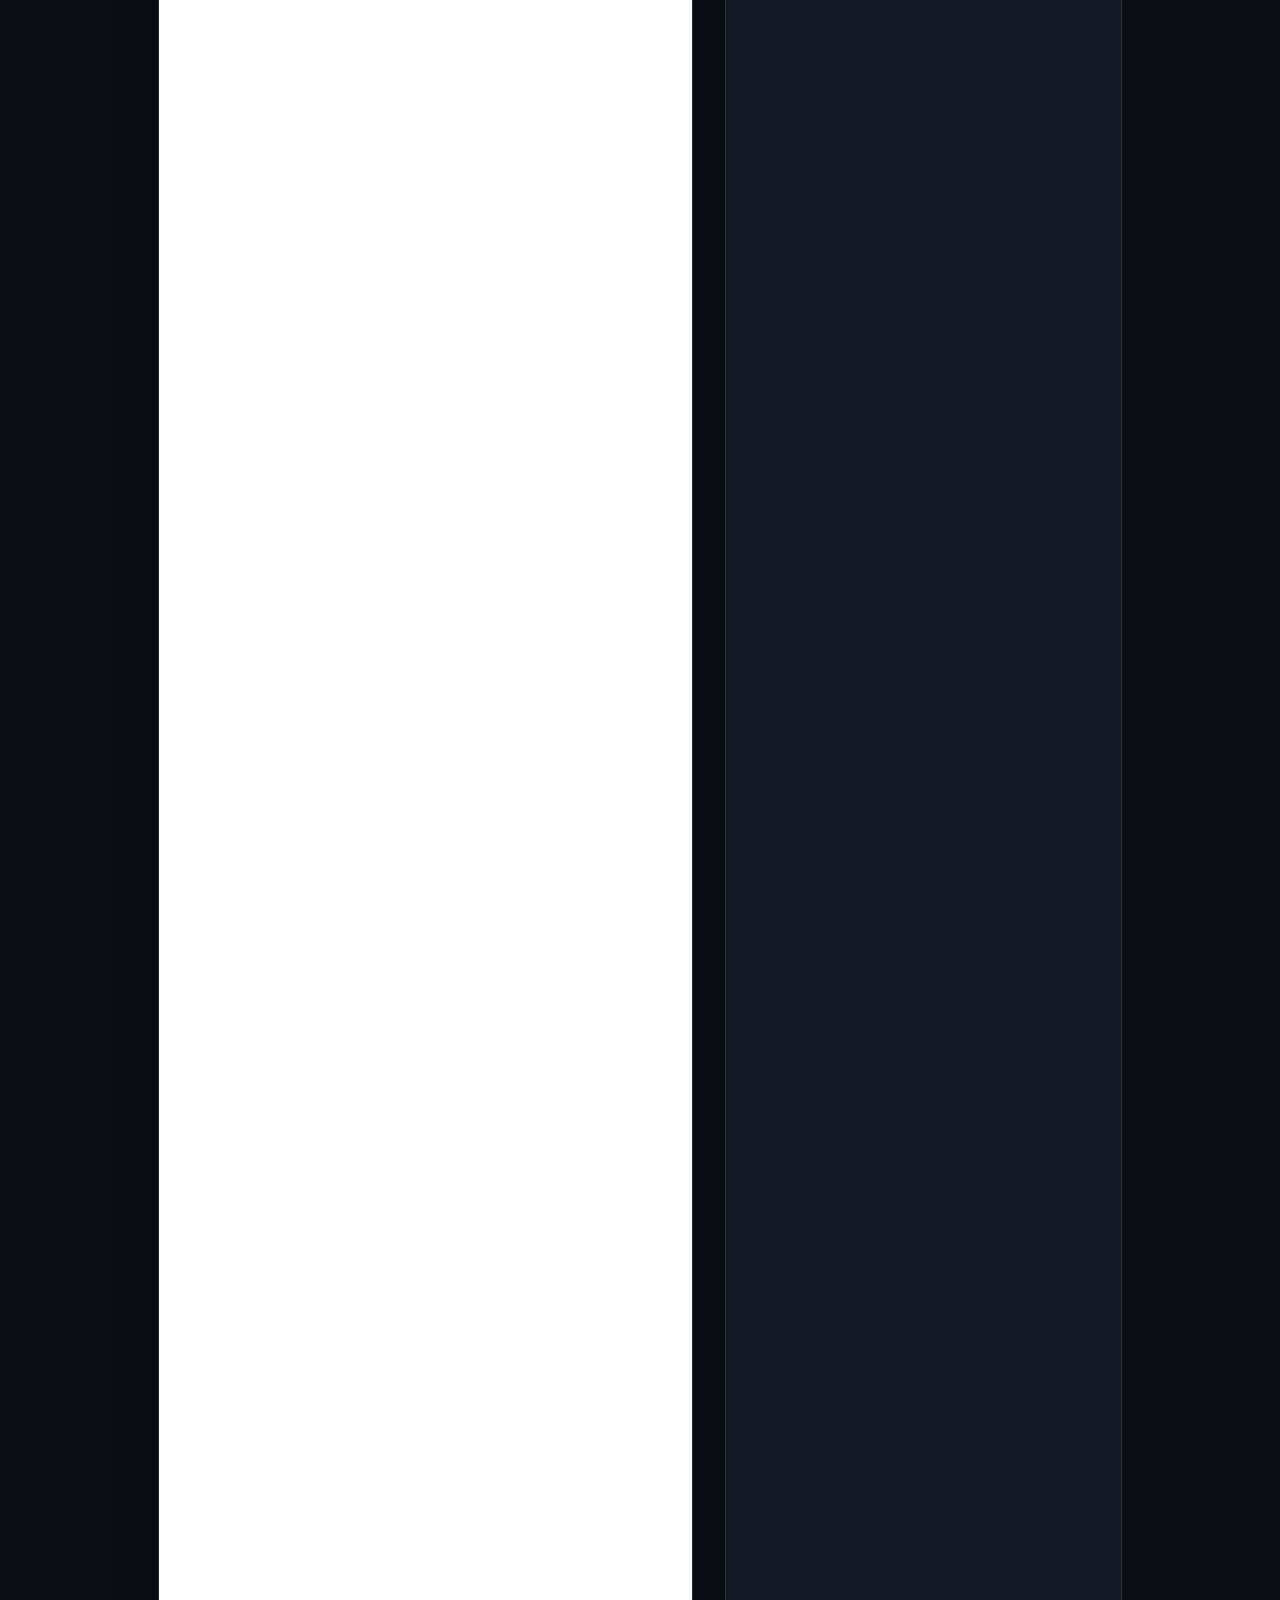
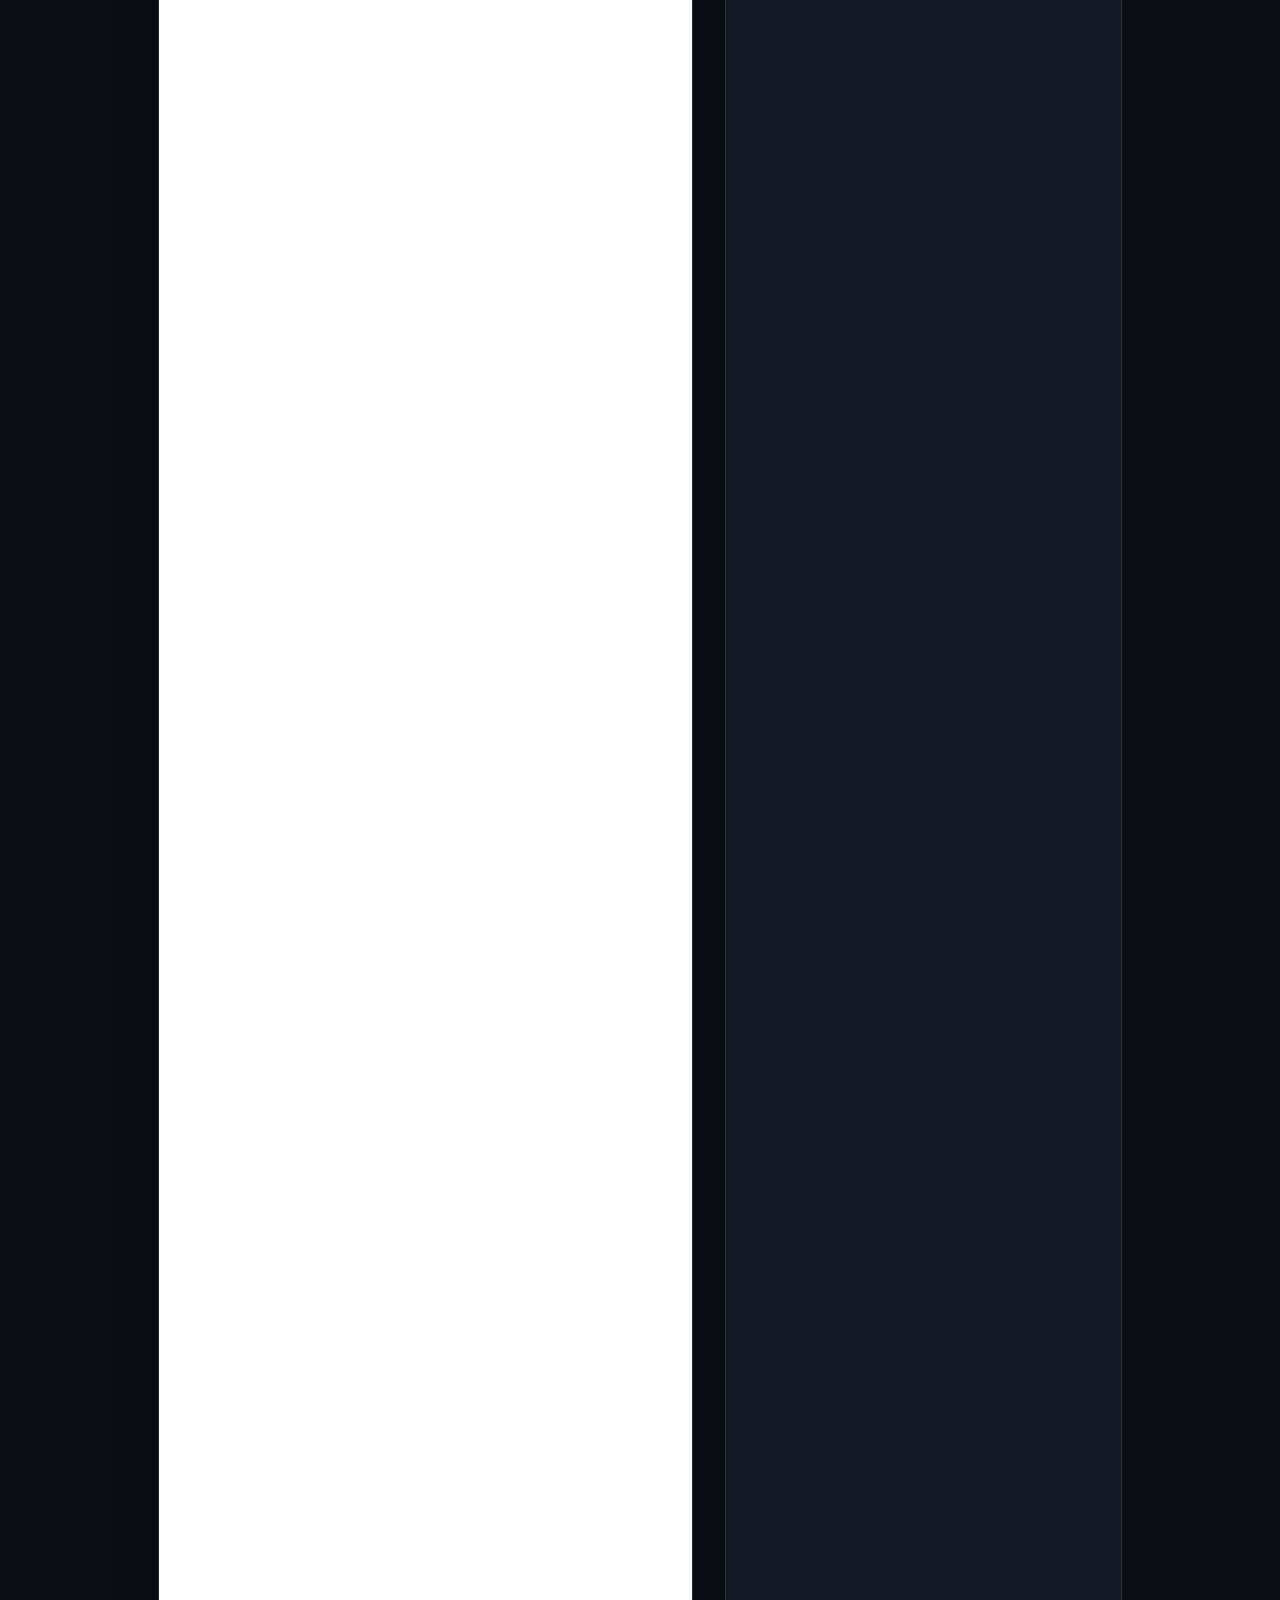
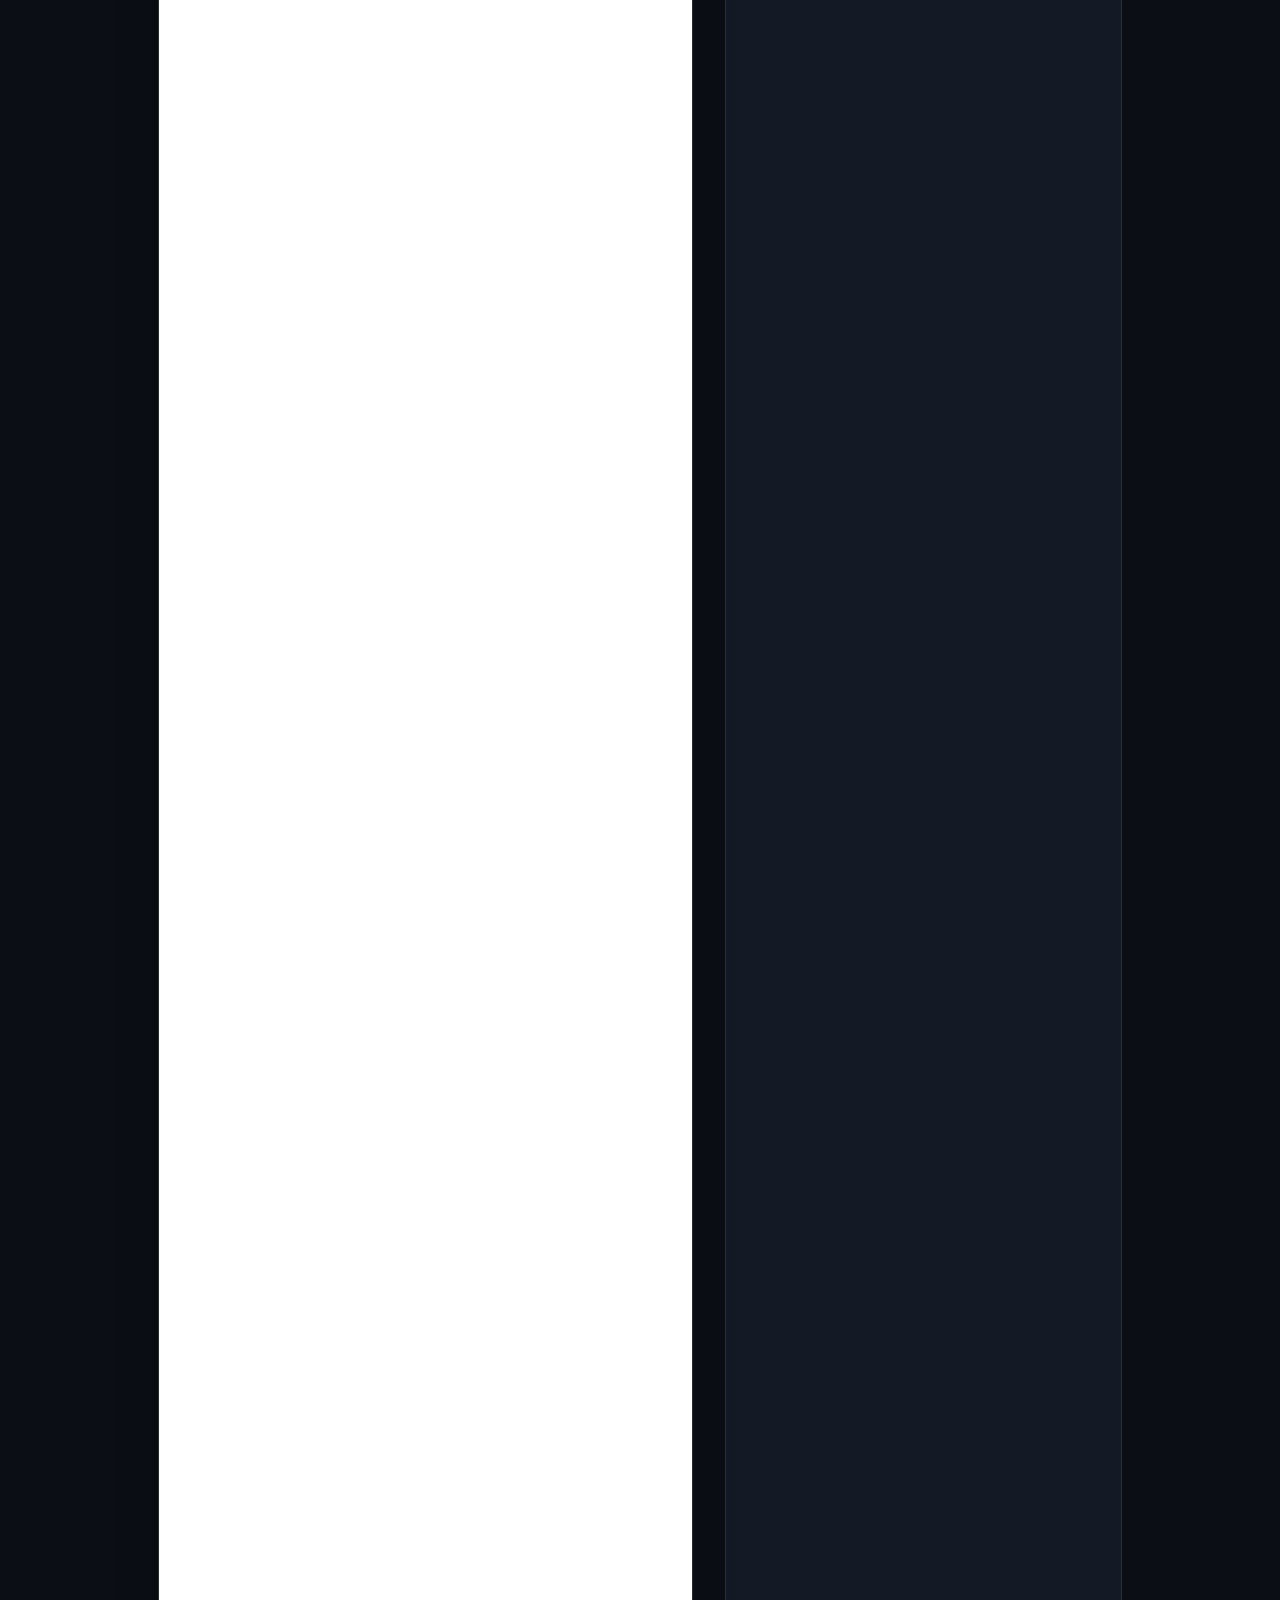
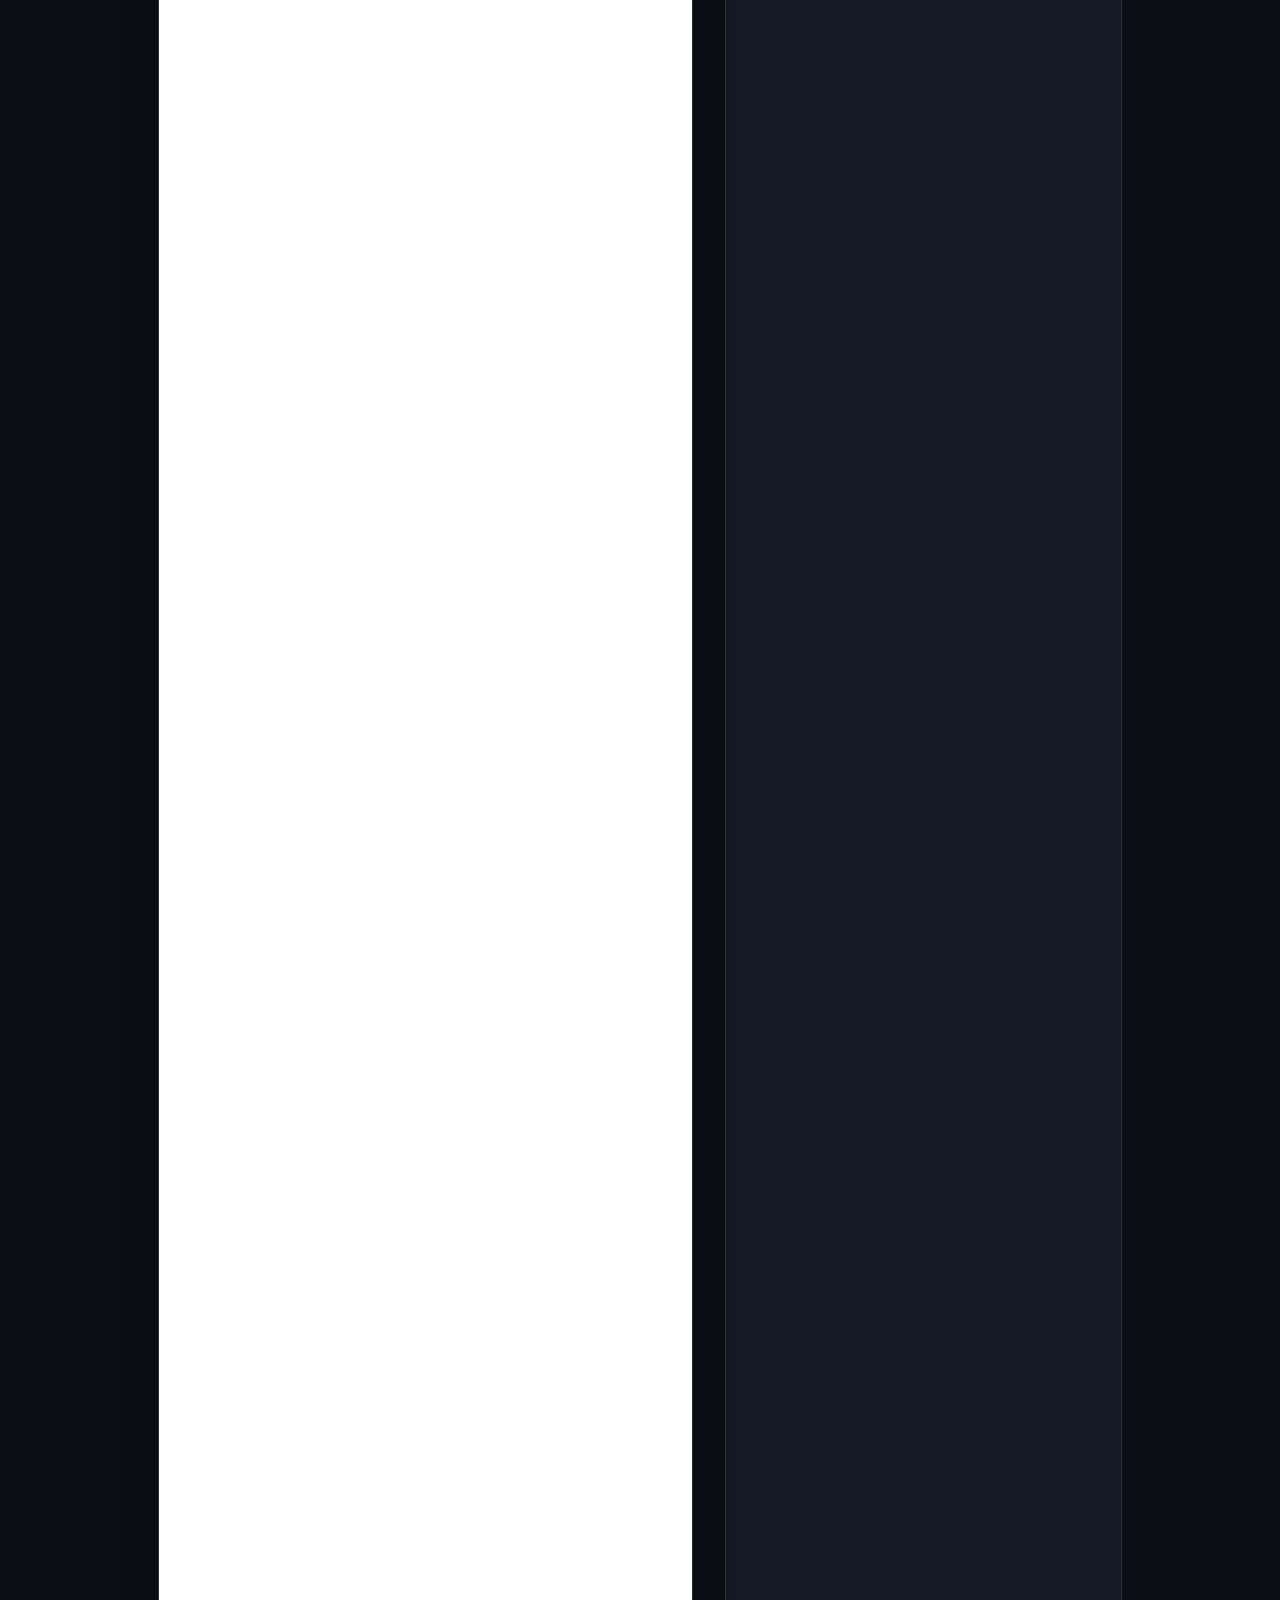
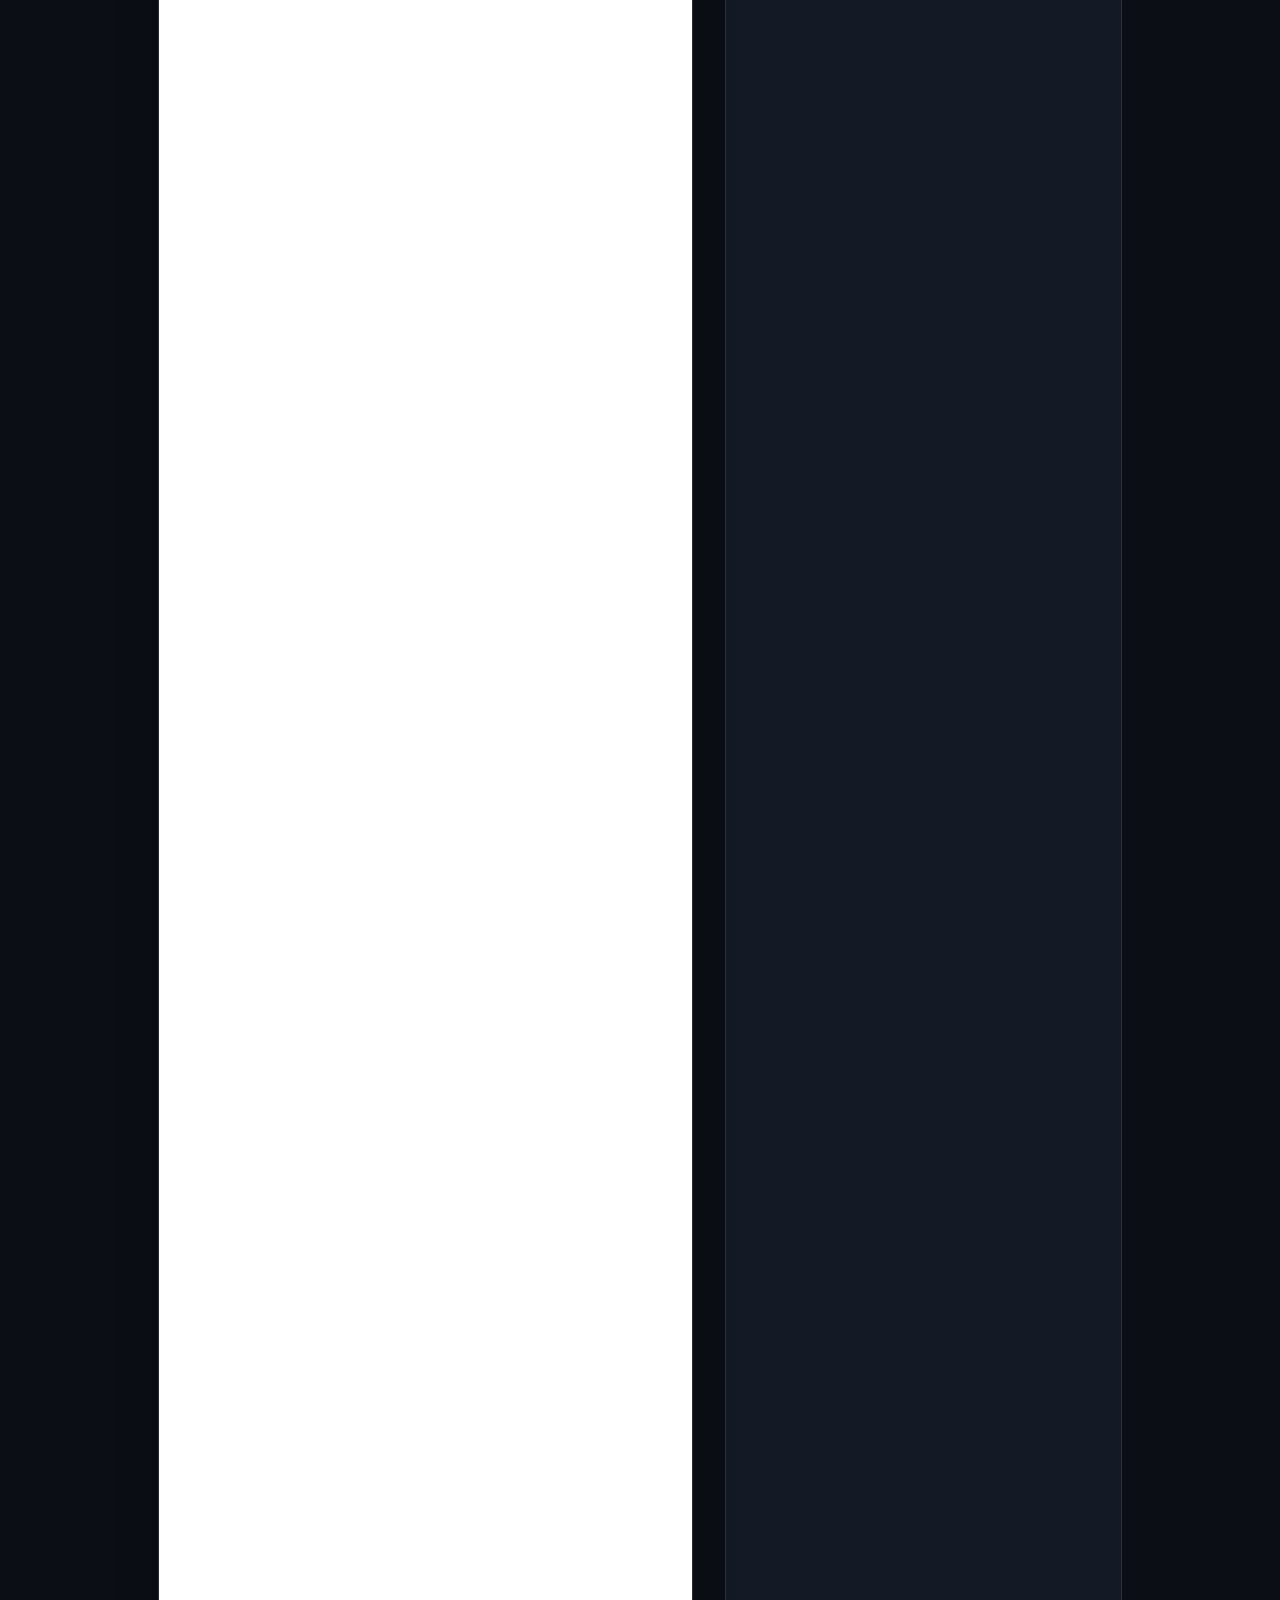
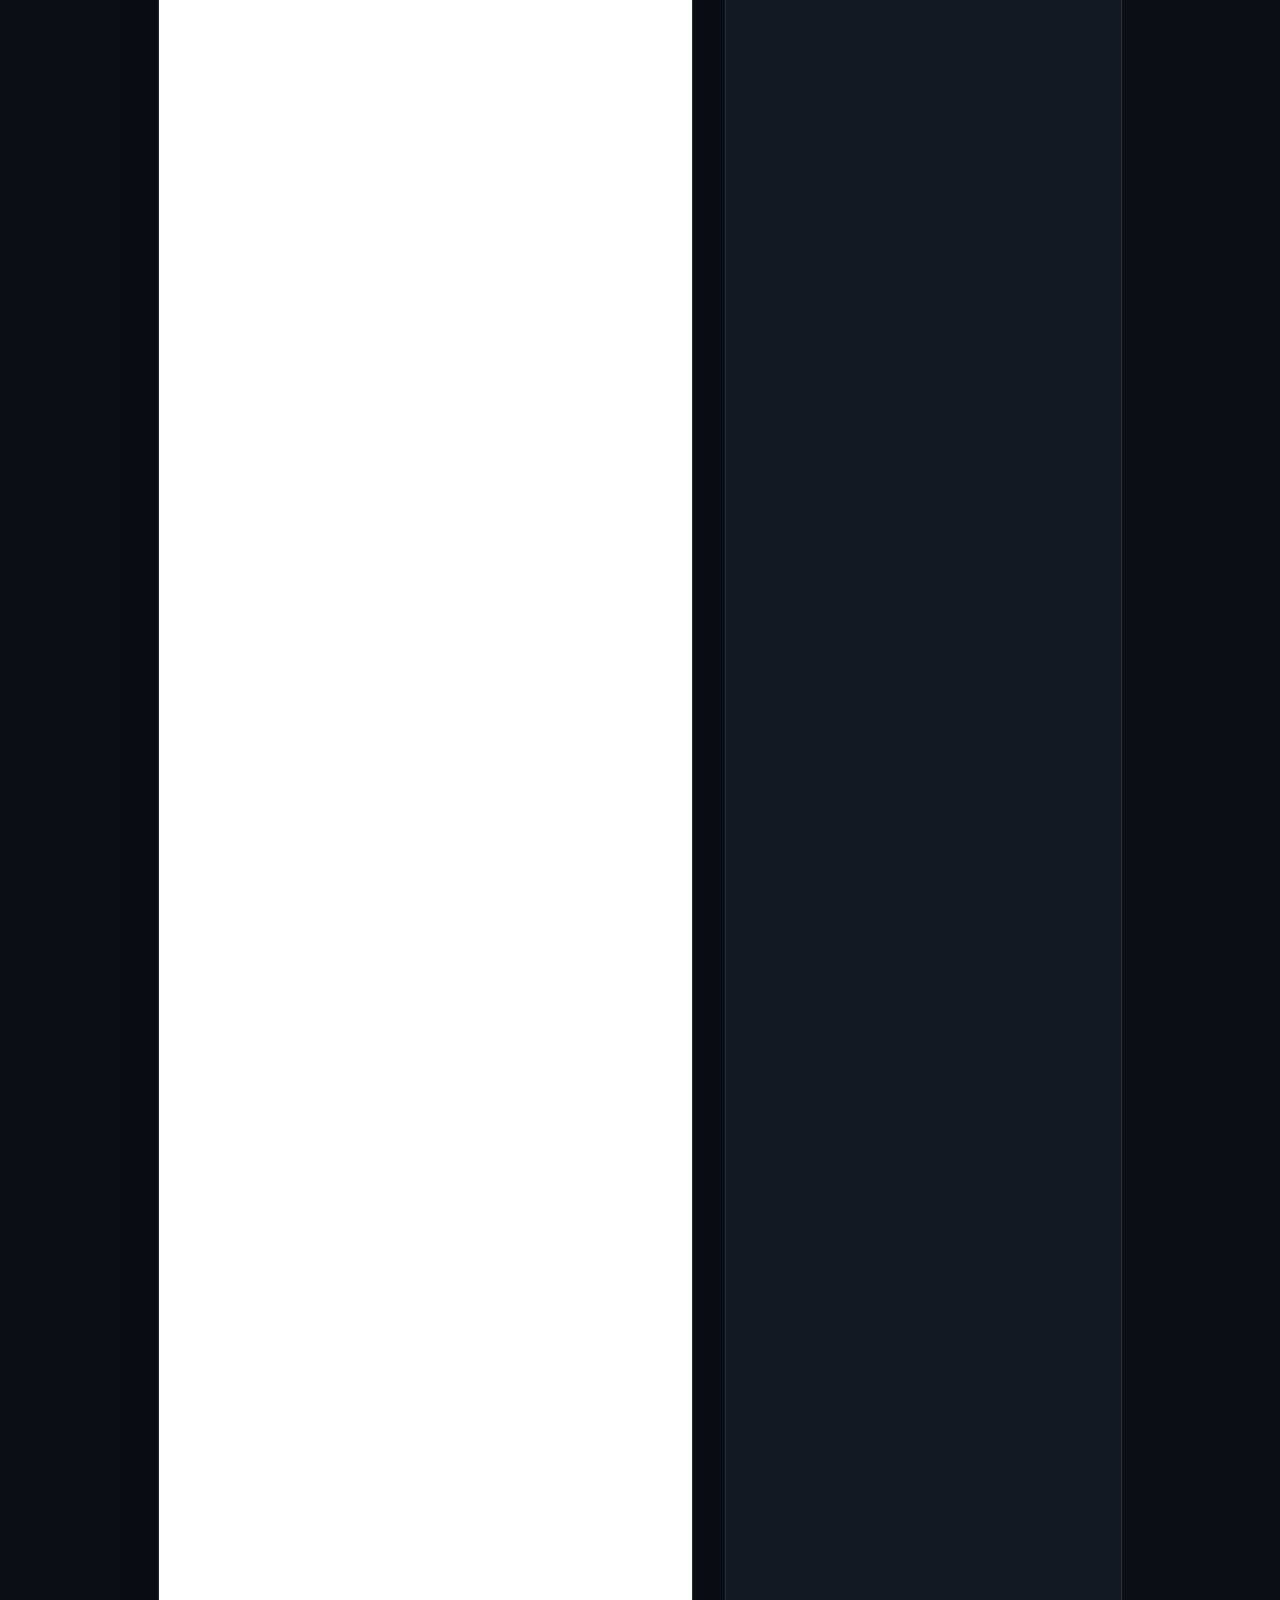
==== commit f98629f8: "5G: pagina 'Si misura o si teme' con 6 esperimenti interattivi (posizione nello spettro, energia del" ====
--- a/index.html
+++ b/index.html
@@ -26,6 +26,7 @@
     <a class="navbar-link" href="inquinamento.html">Aria</a>
     <a class="navbar-link" href="cropcircles.html">Crop</a>
     <a class="navbar-link" href="damanhur.html">Damanhur</a>
+    <a class="navbar-link" href="cinque.html">5G</a>
   </div>
 </nav>
 
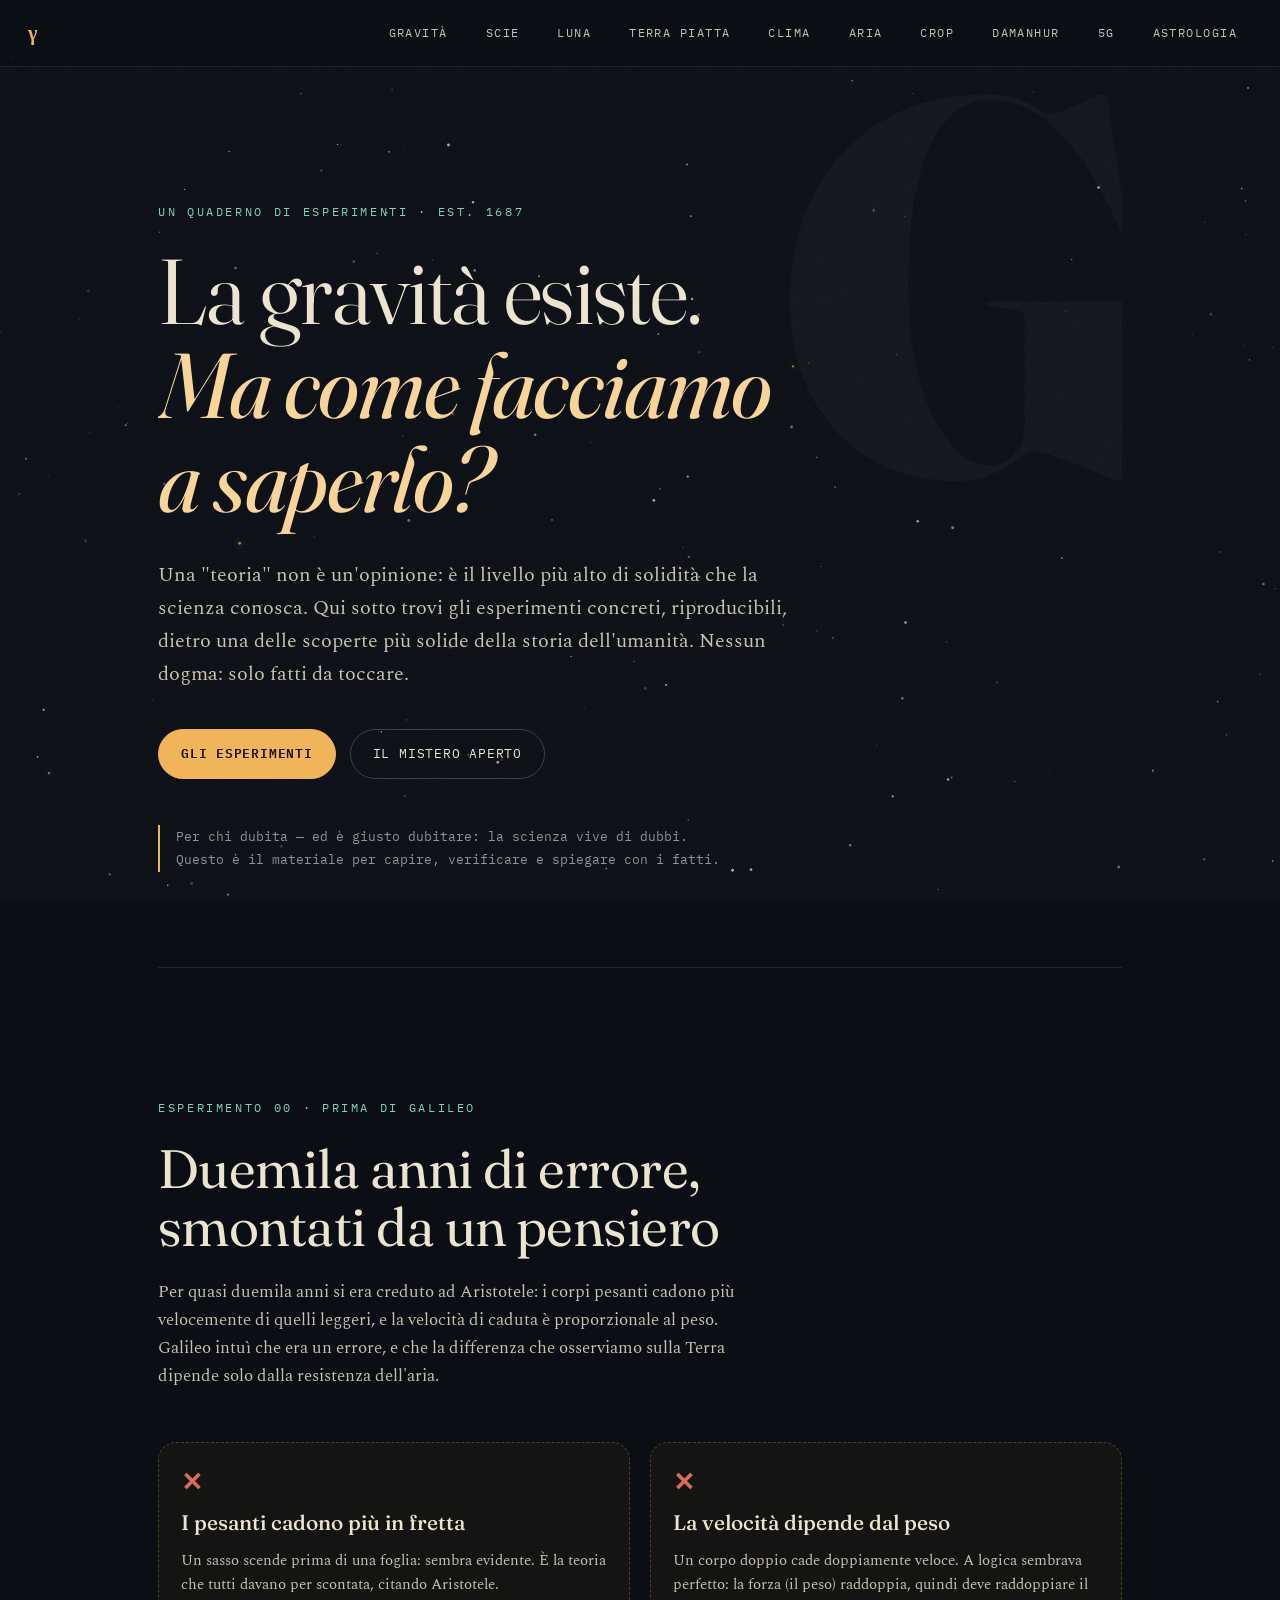
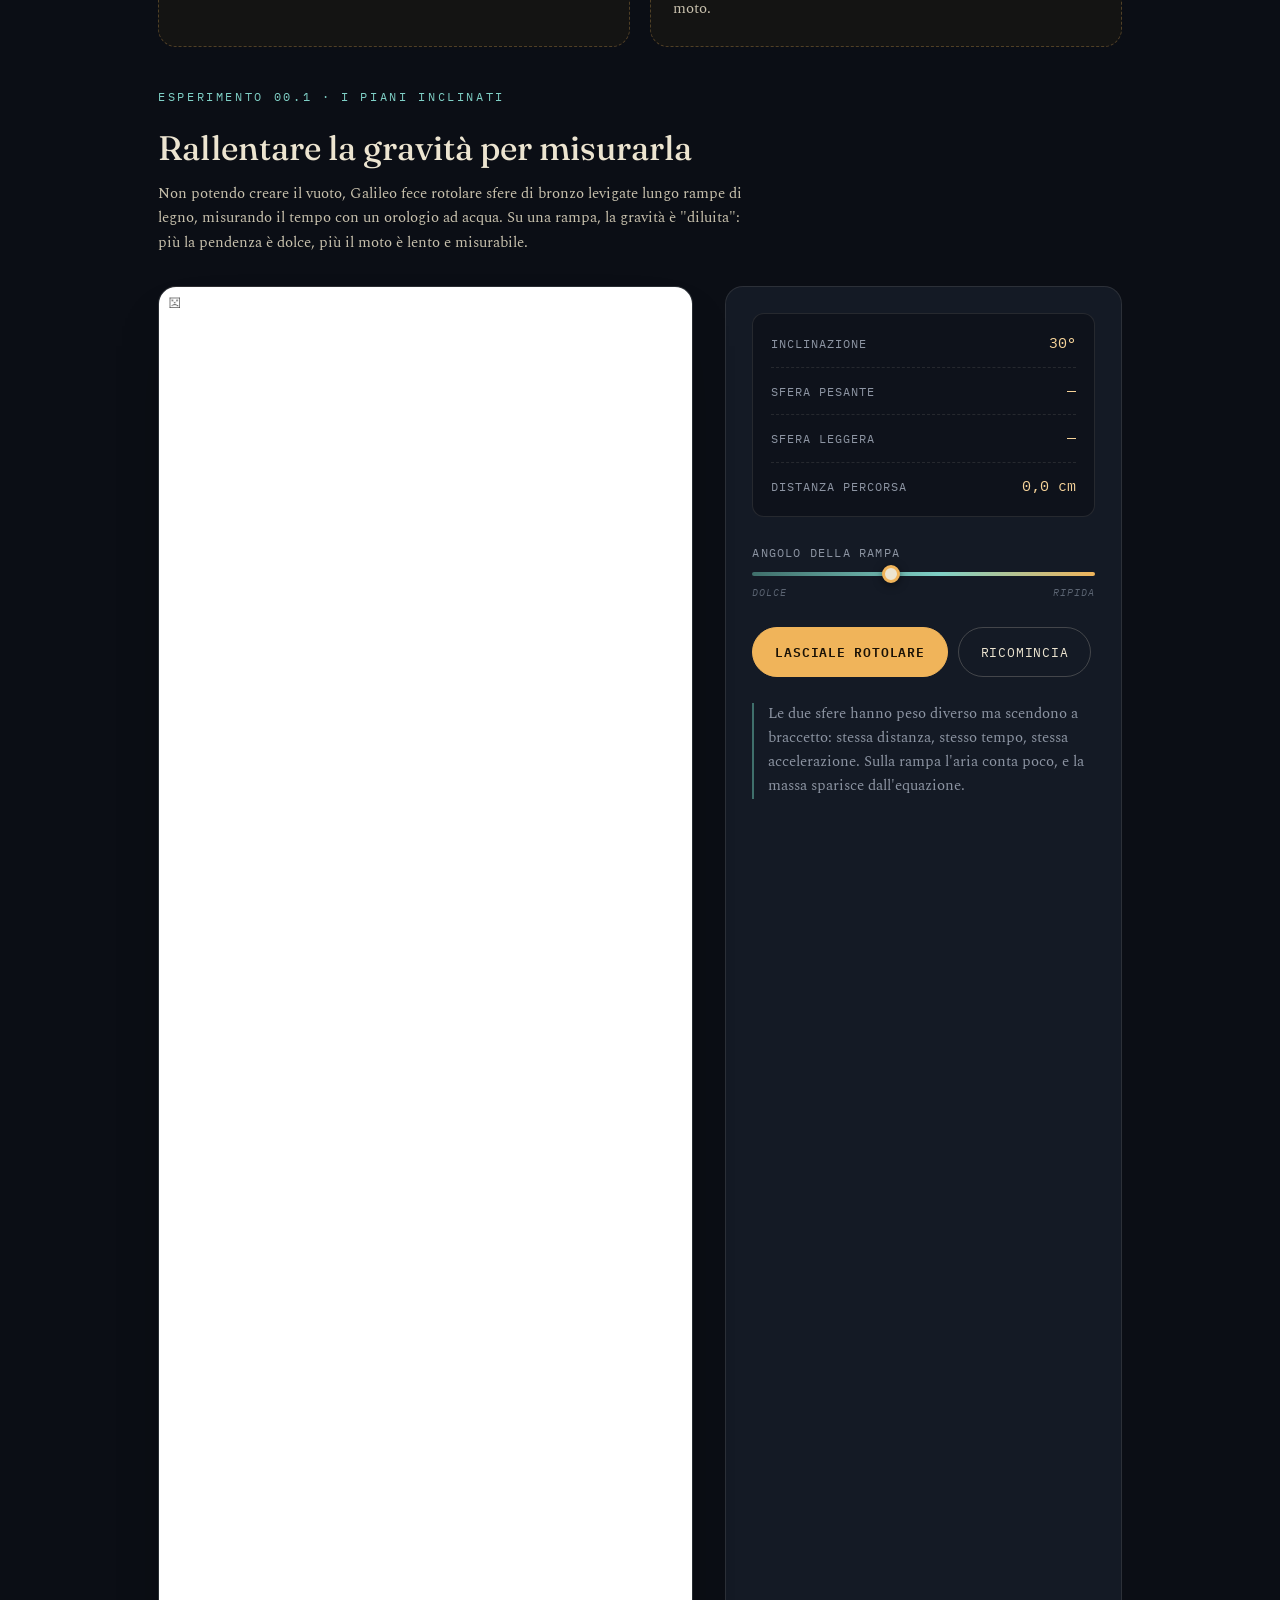
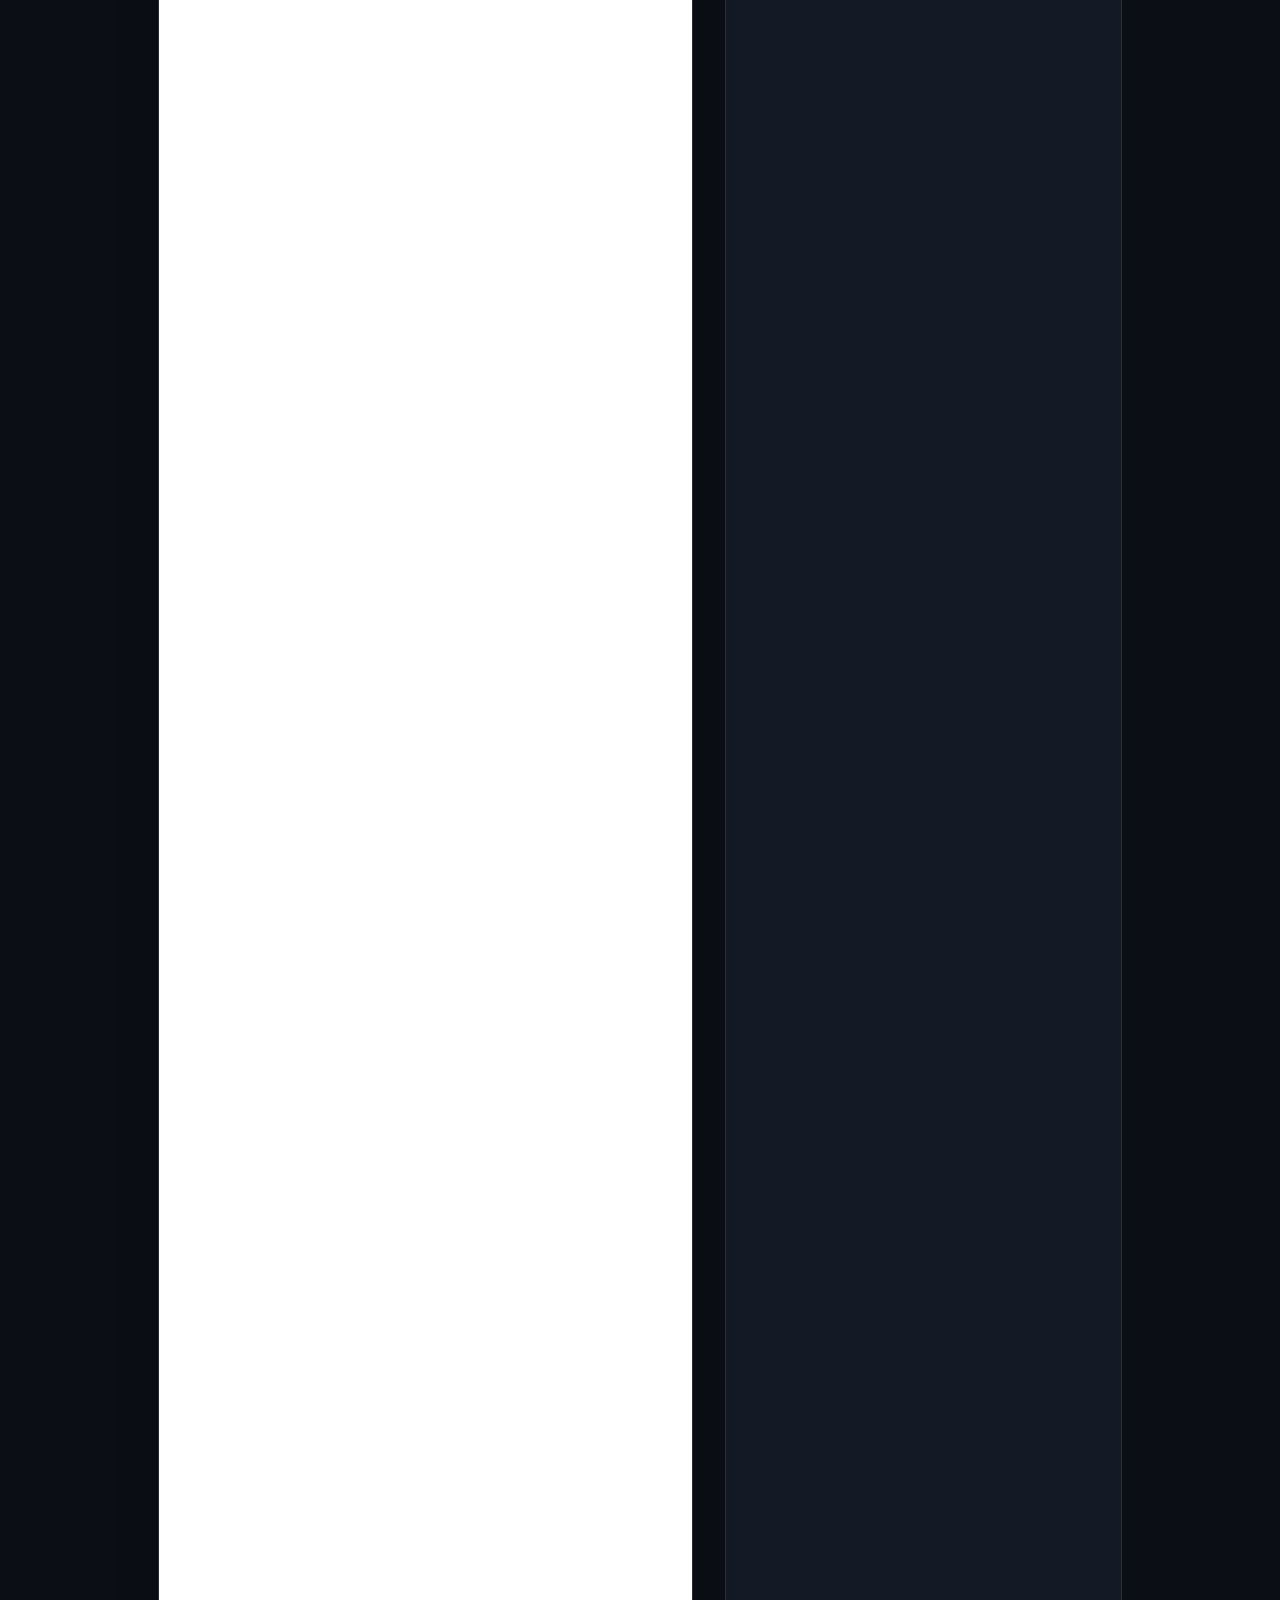
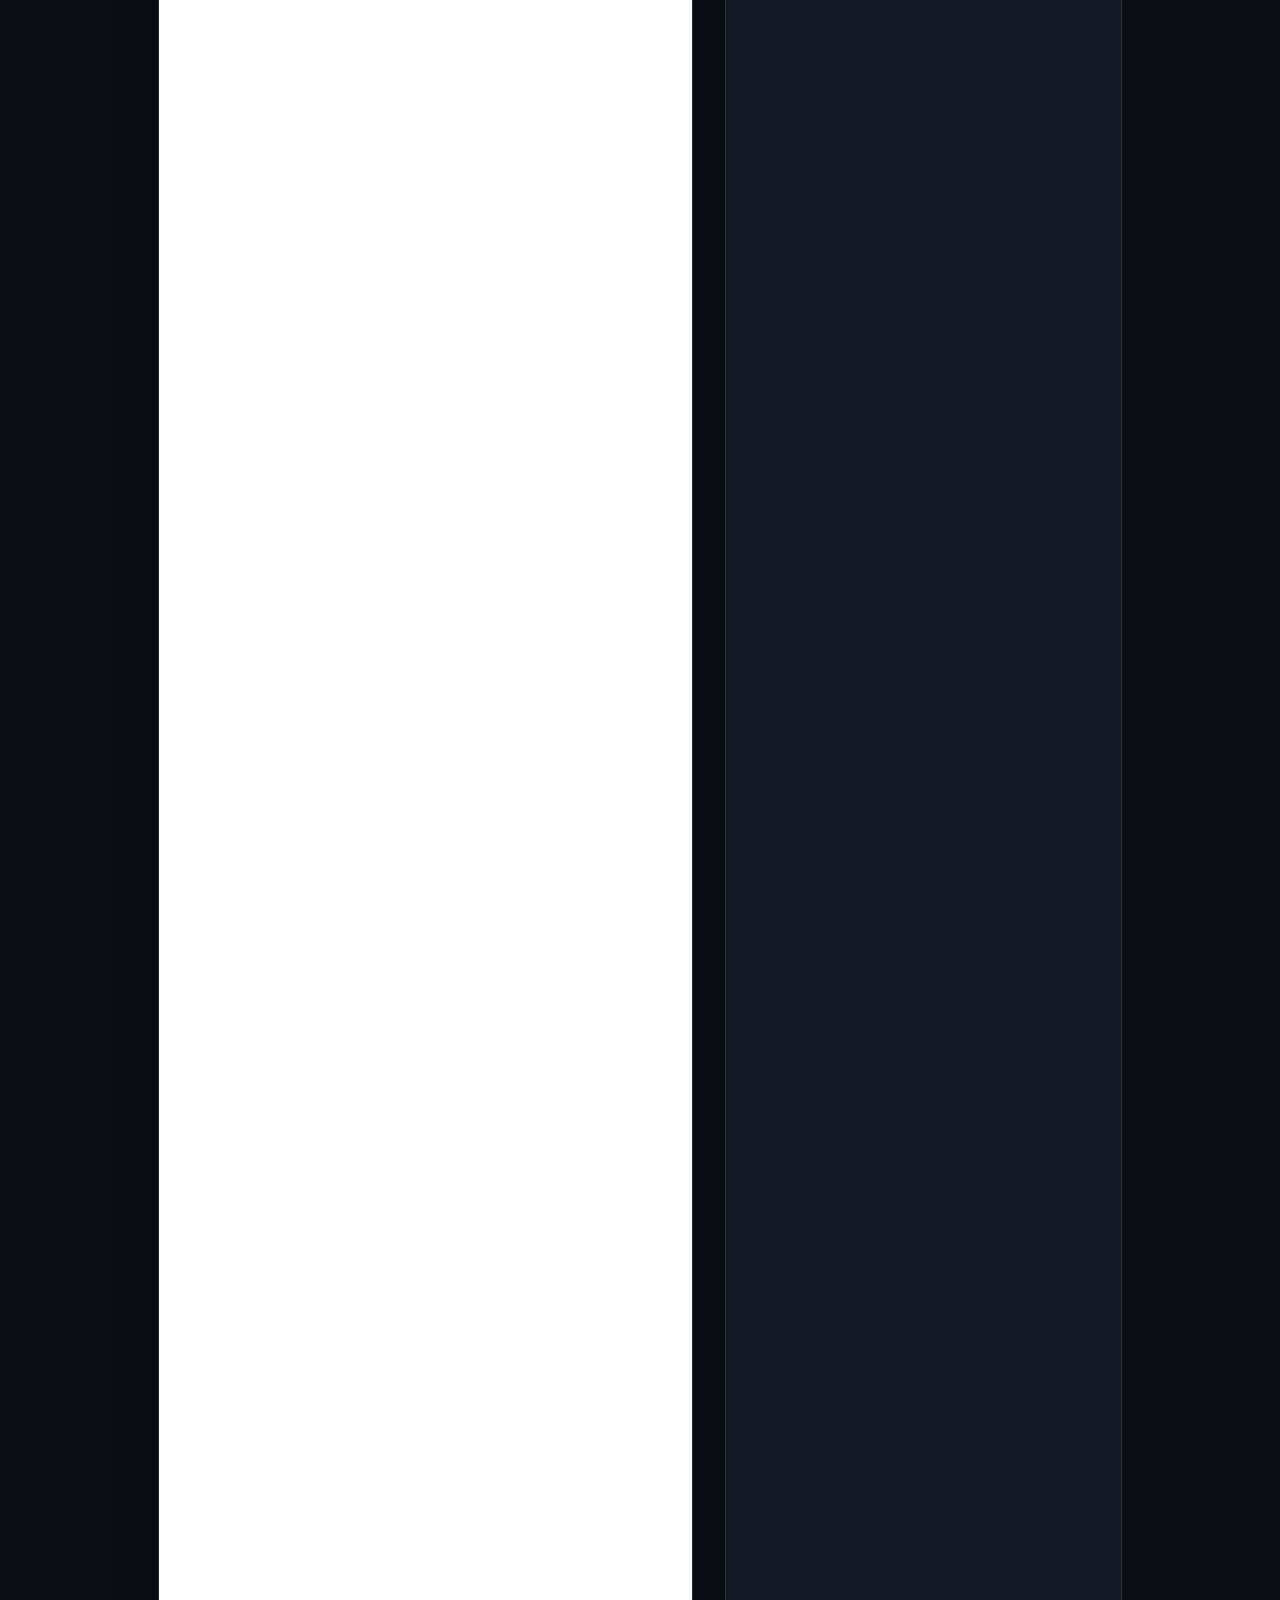
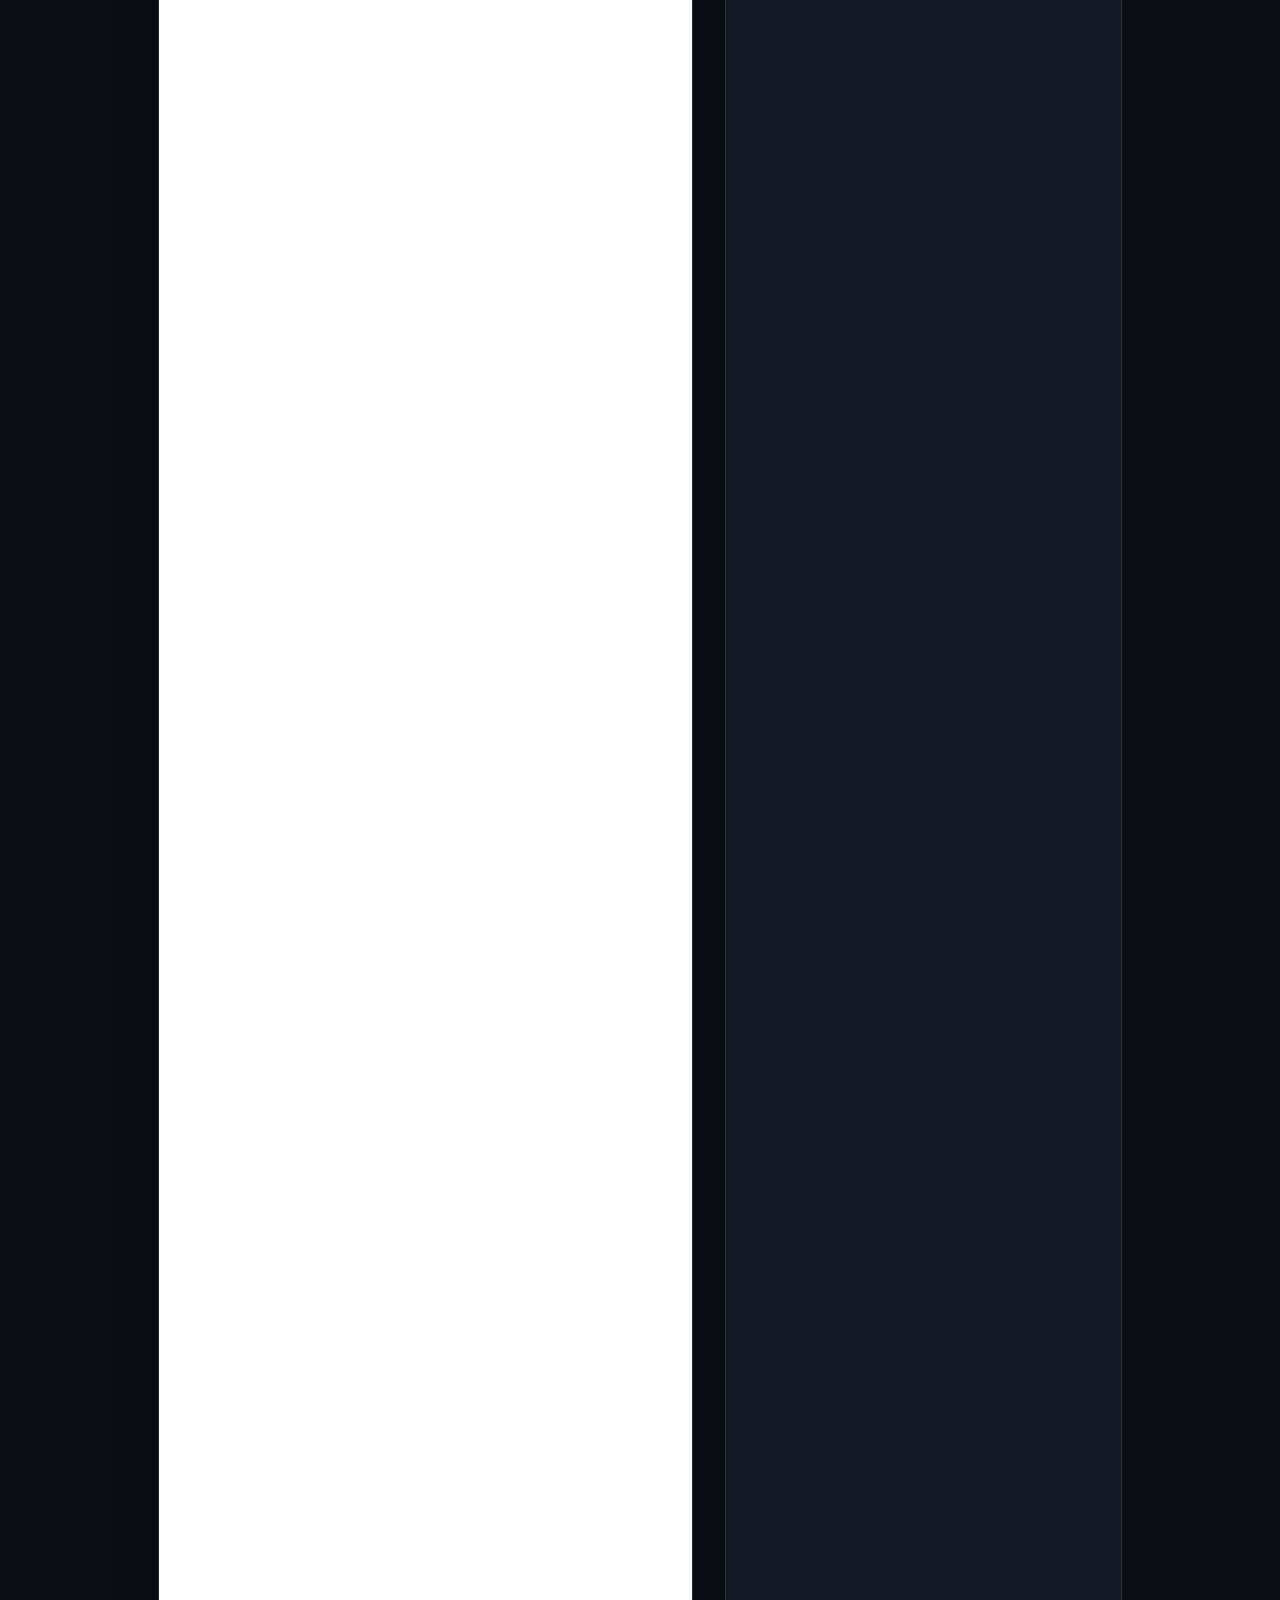
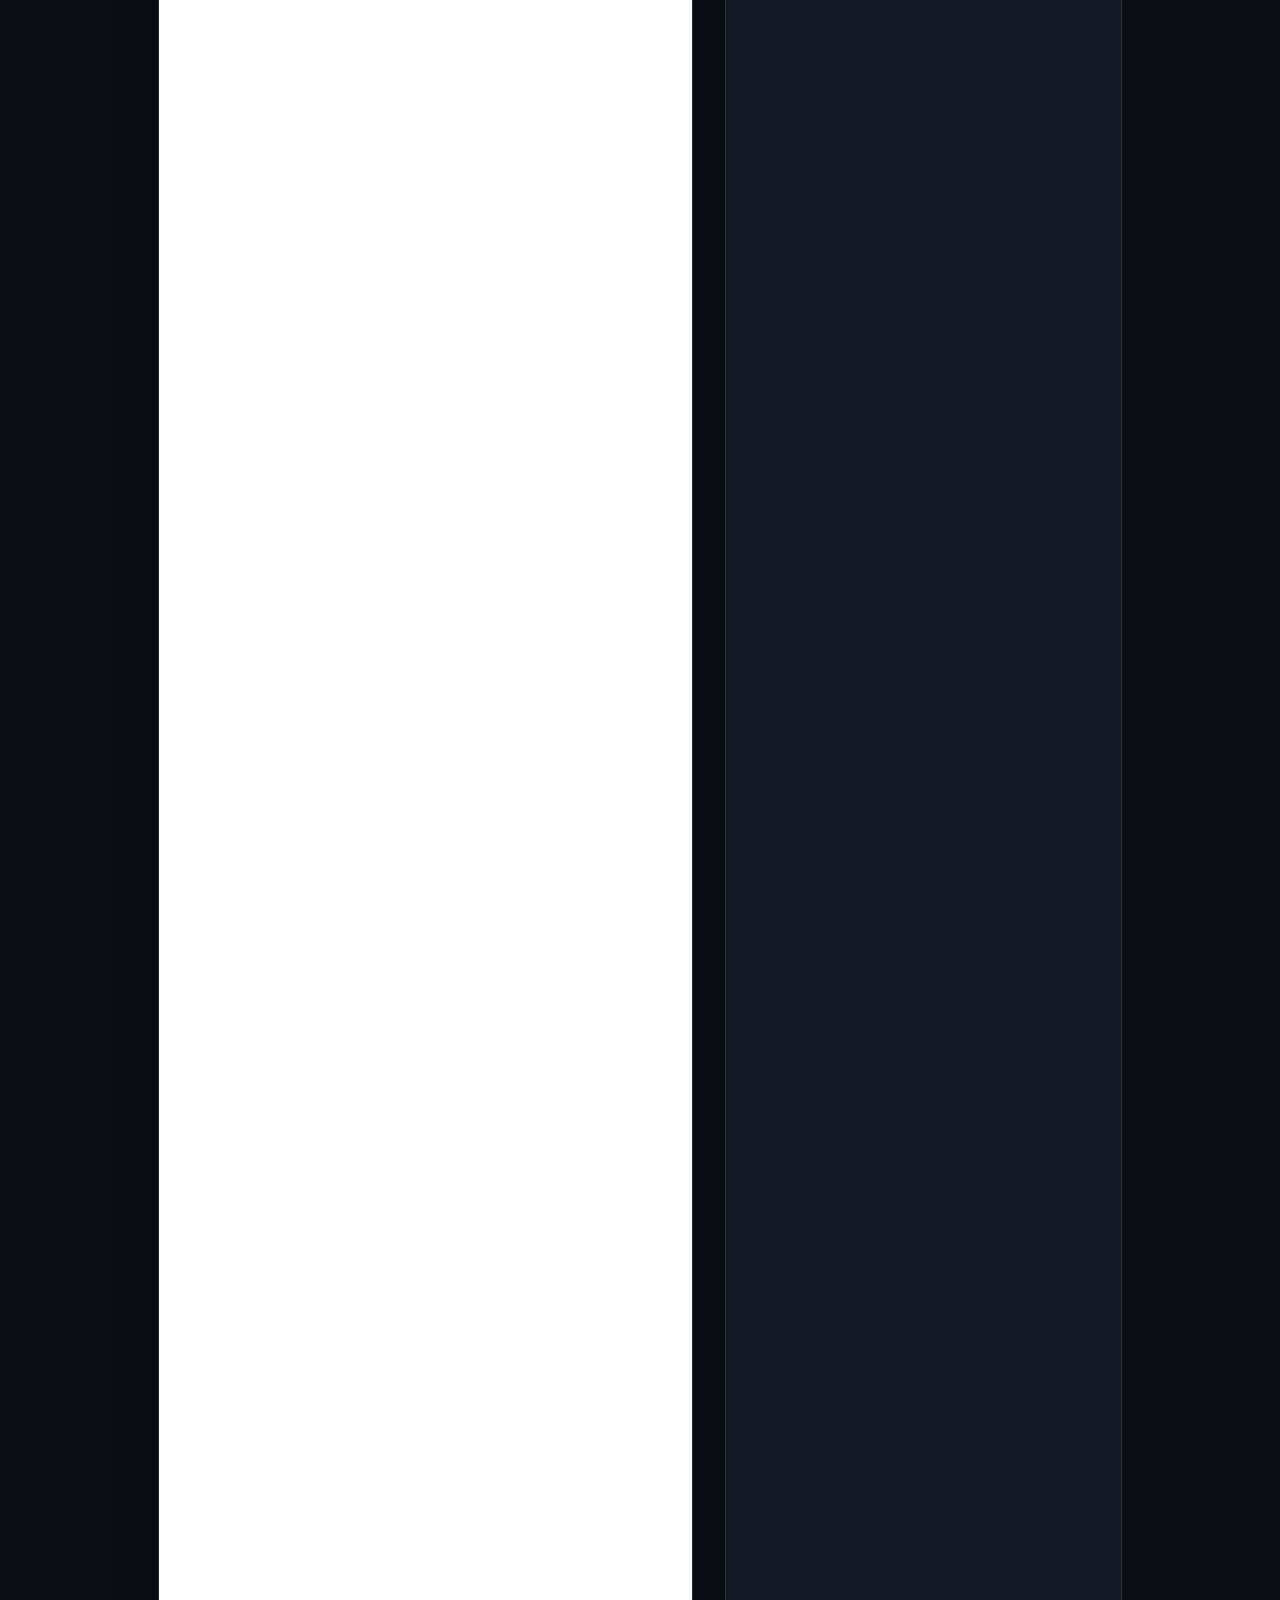
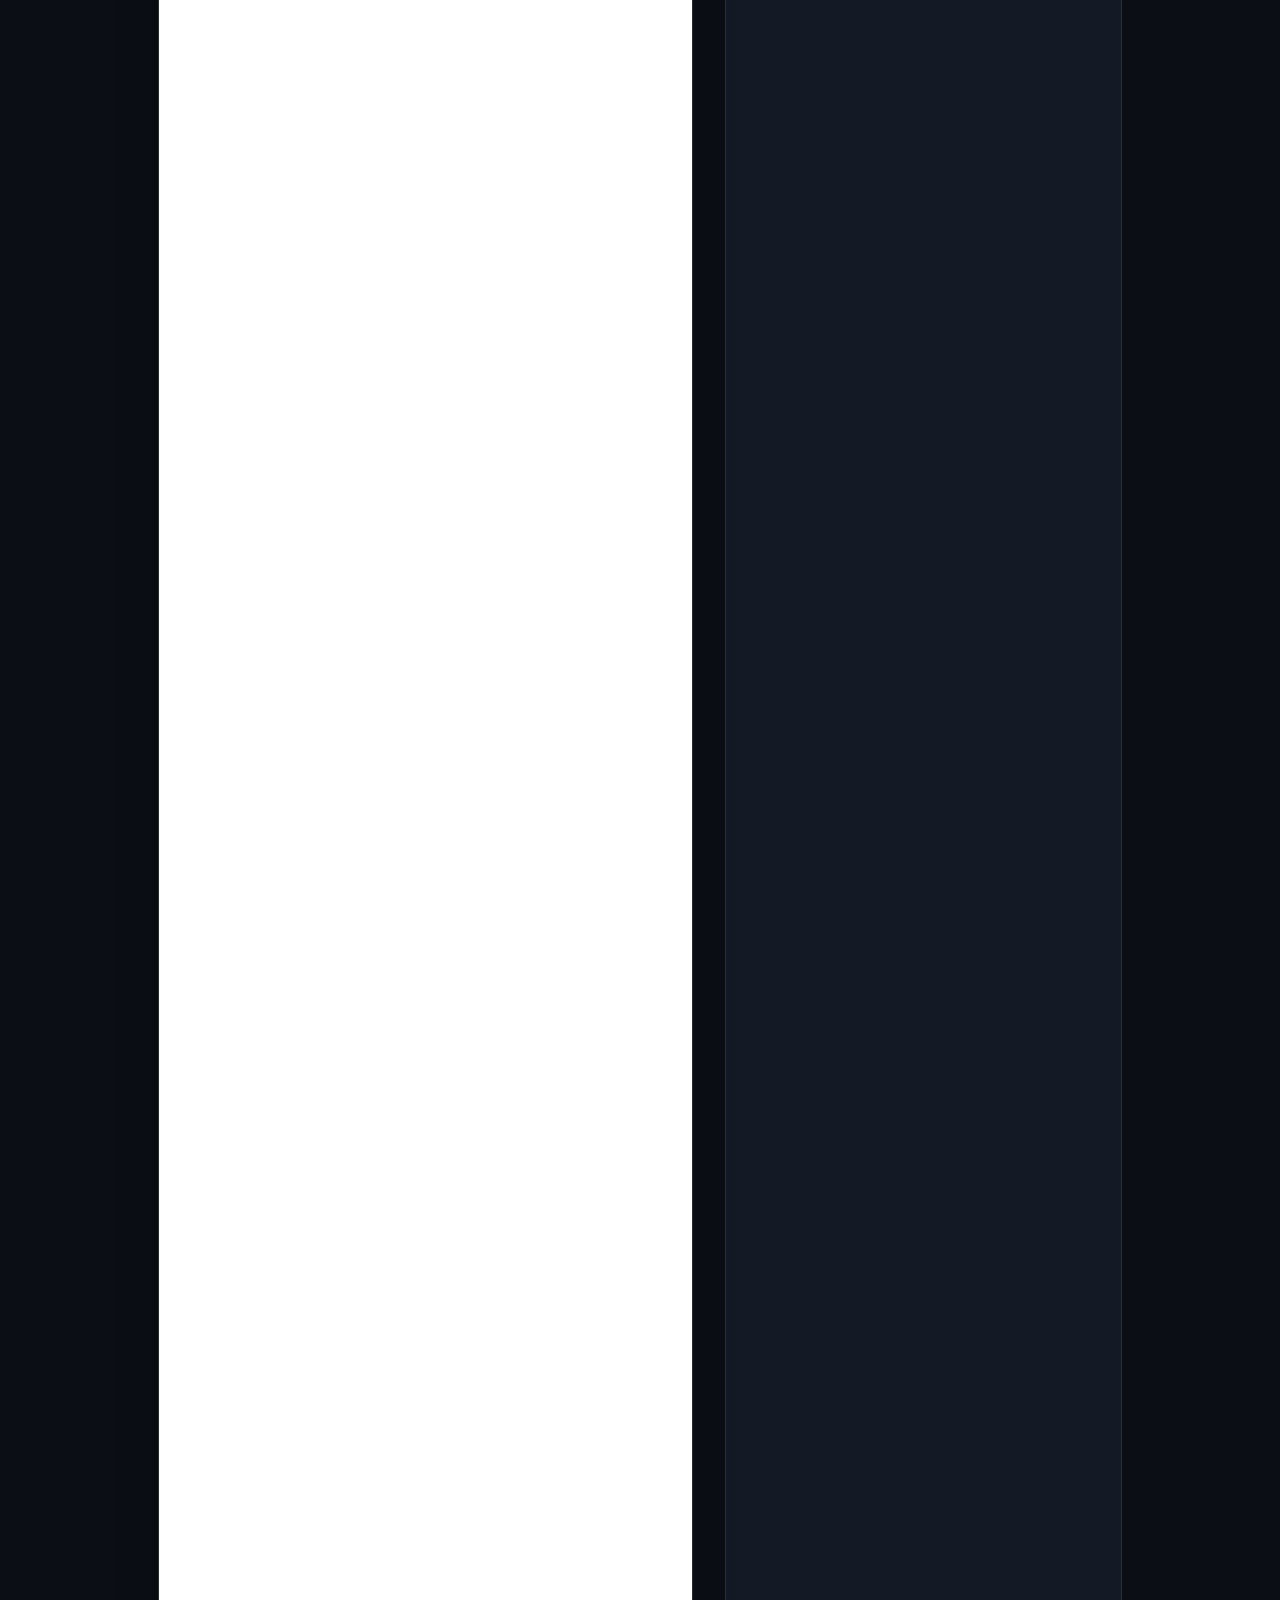
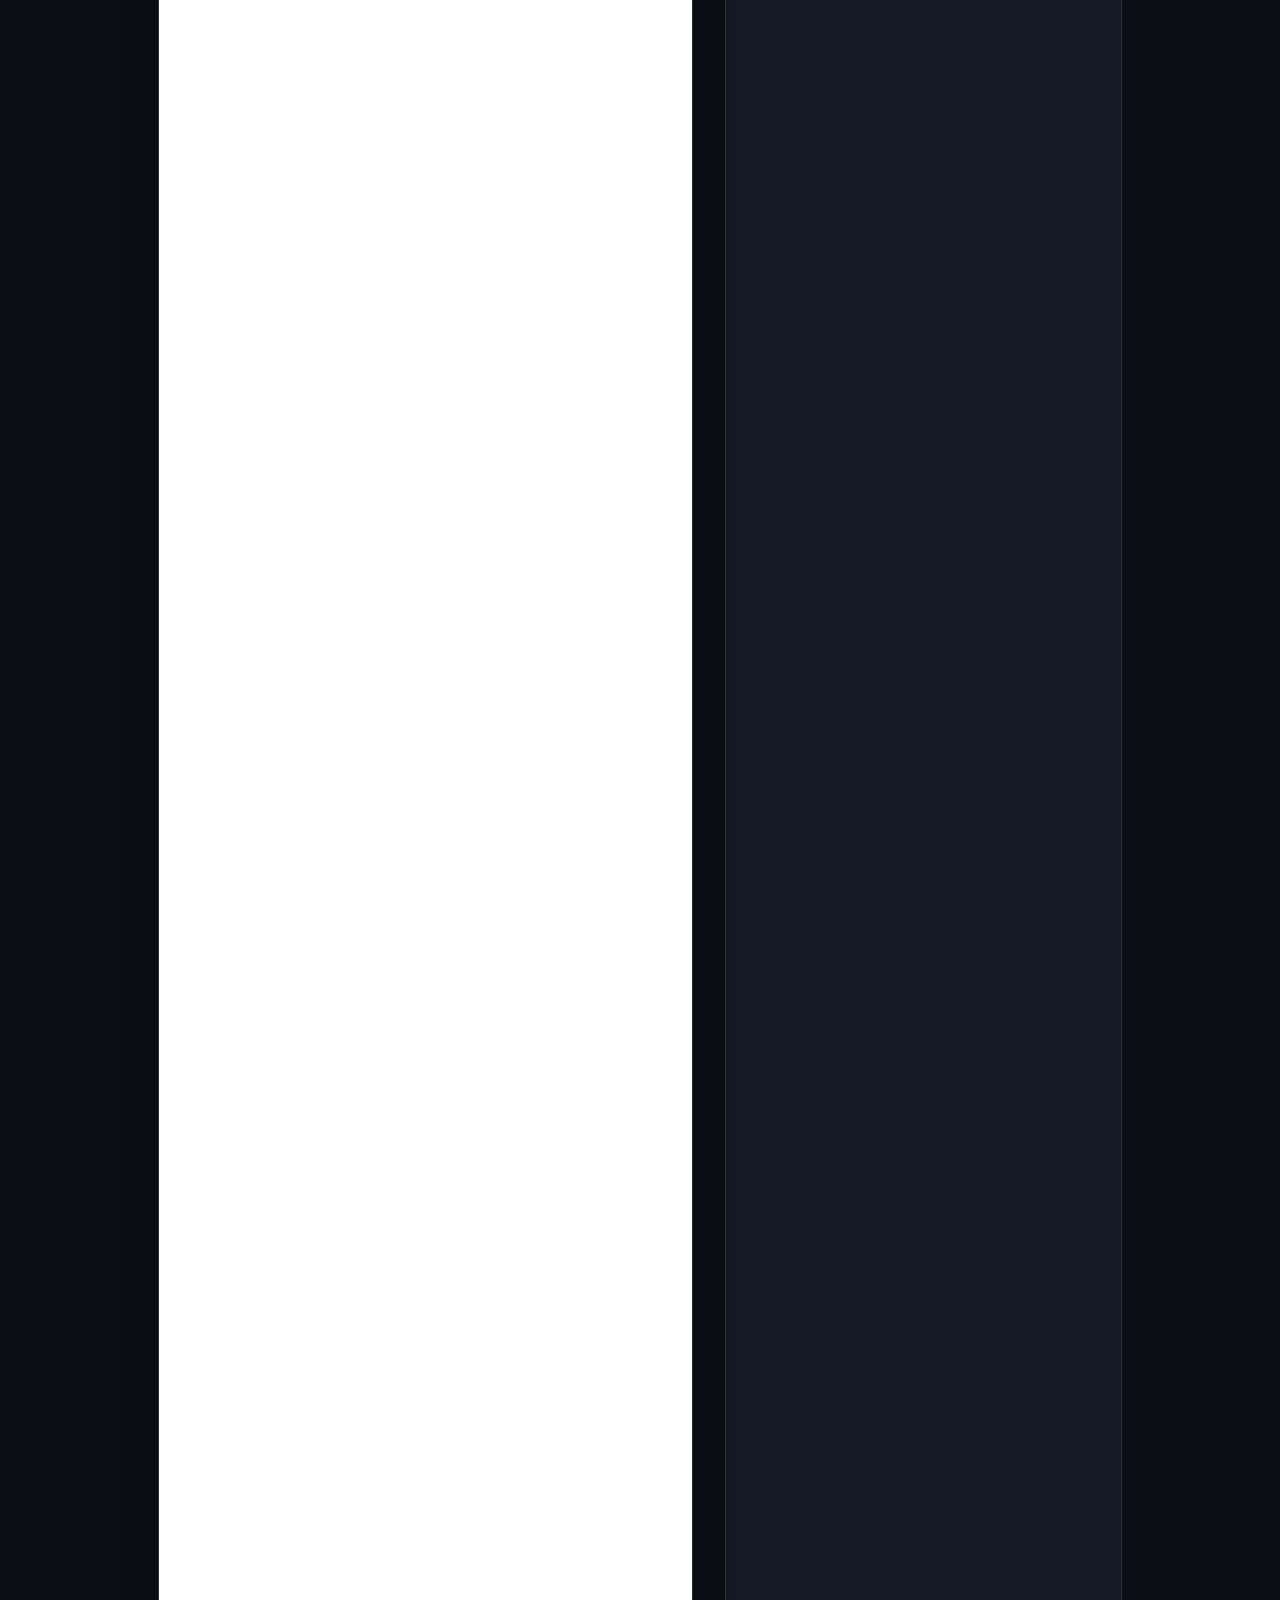
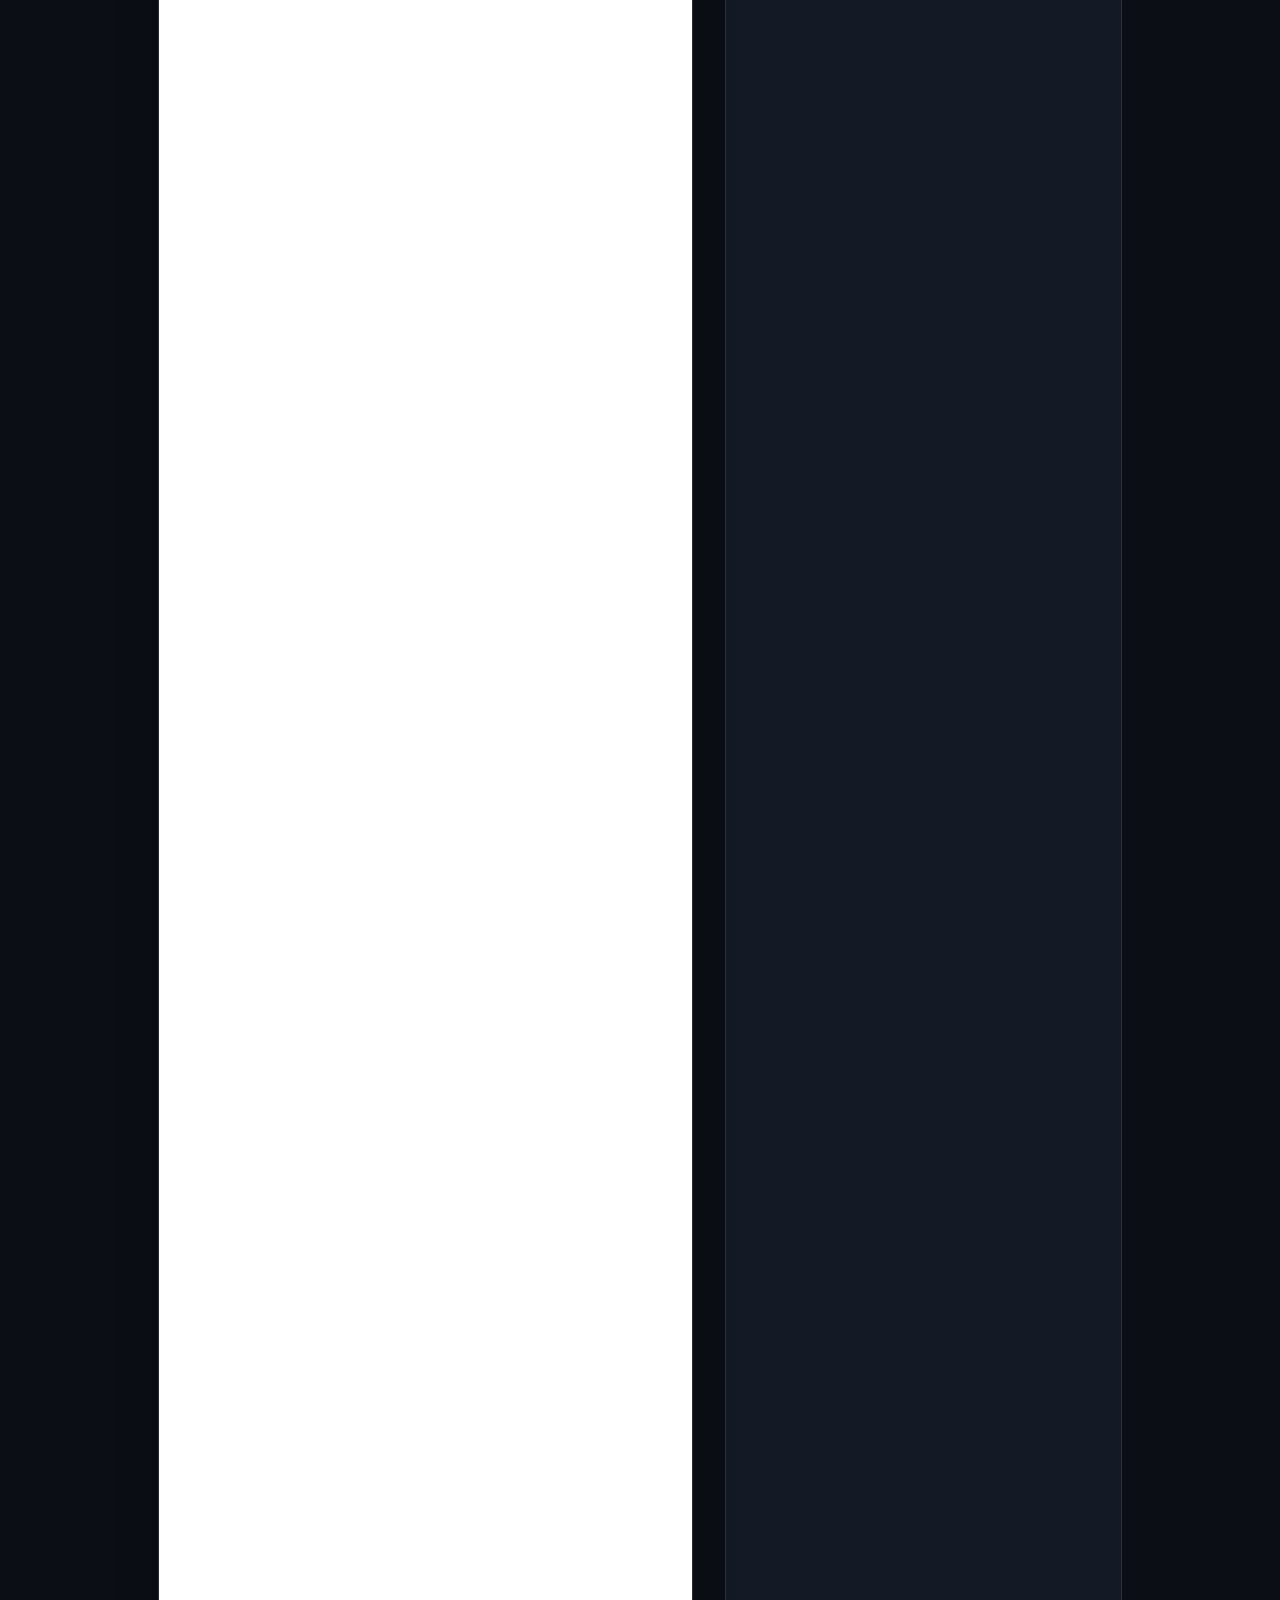
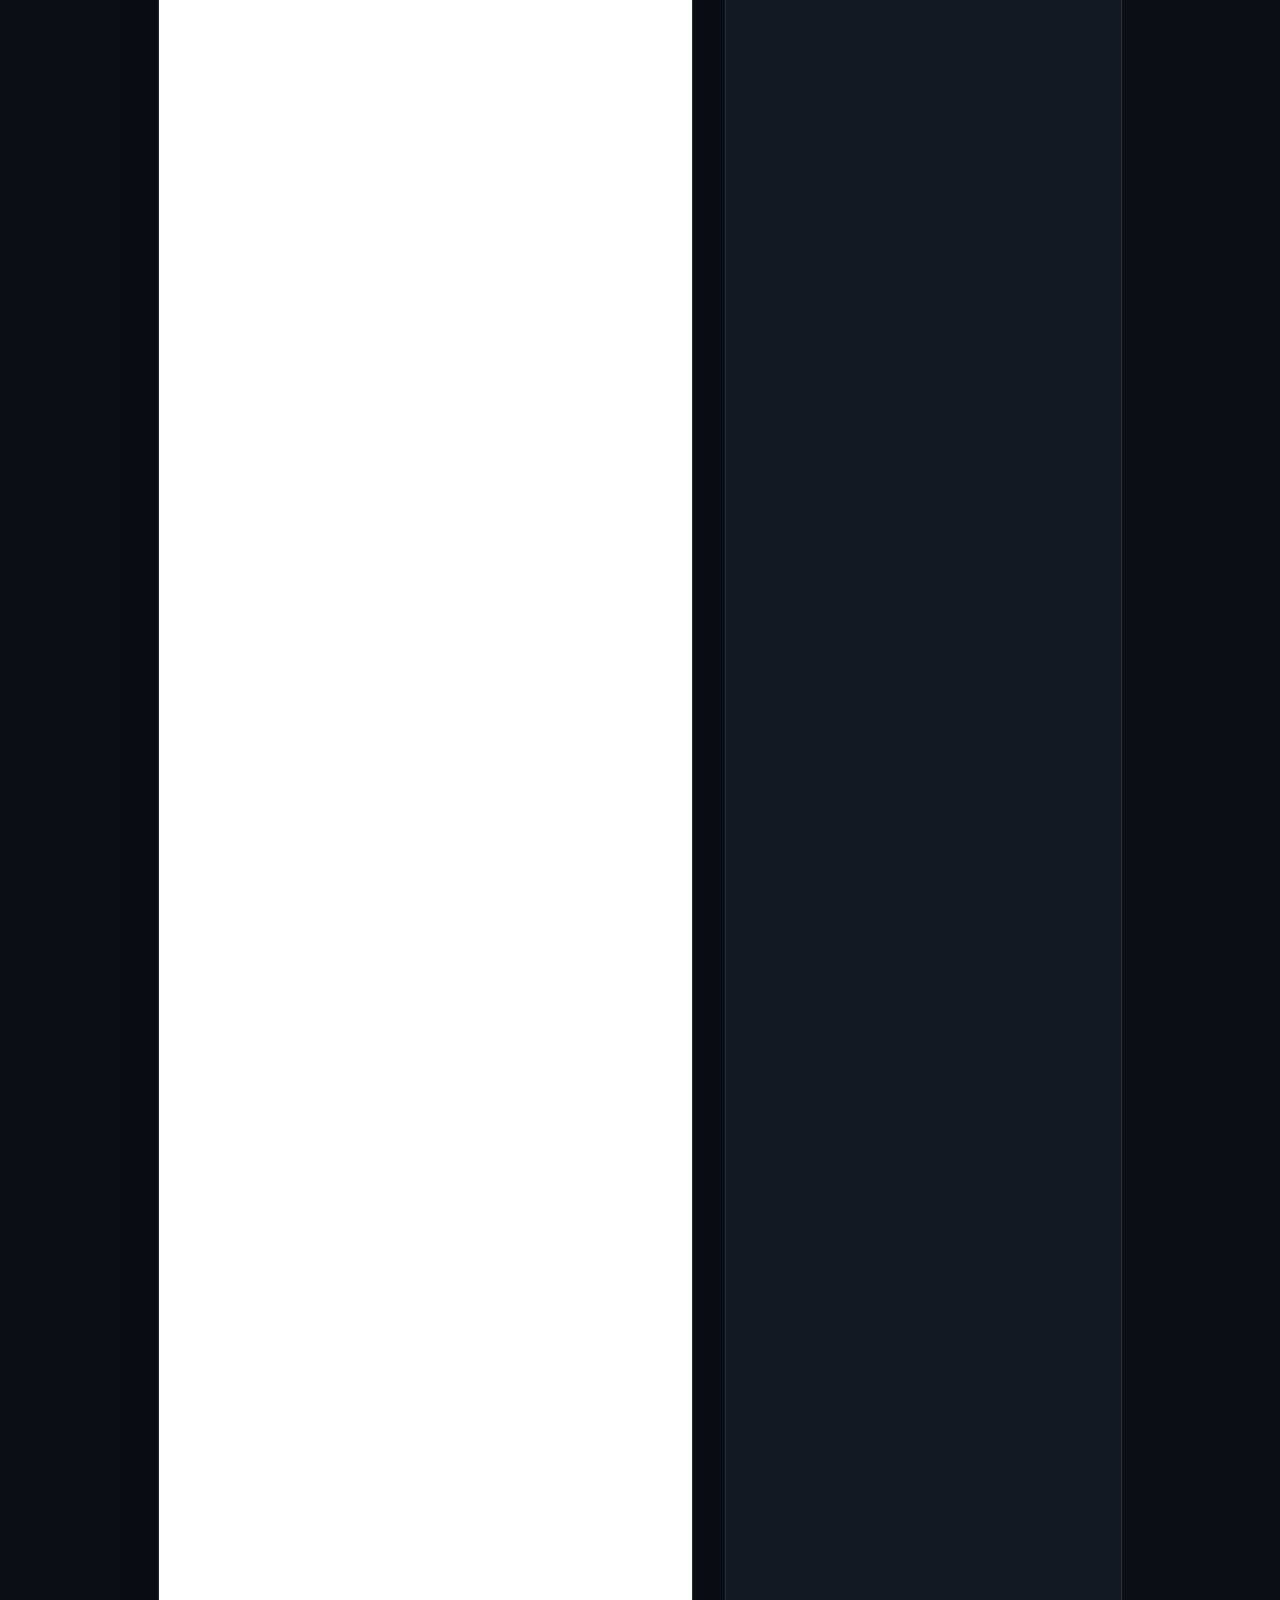
==== commit 52523534: "Astrologia: pagina 'Si legge — o si misura' con 6 esperimenti interattivi (forza di Marte alla nasci" ====
--- a/index.html
+++ b/index.html
@@ -27,6 +27,7 @@
     <a class="navbar-link" href="cropcircles.html">Crop</a>
     <a class="navbar-link" href="damanhur.html">Damanhur</a>
     <a class="navbar-link" href="cinque.html">5G</a>
+    <a class="navbar-link" href="astrologia.html">Astrologia</a>
   </div>
 </nav>
 
--- a/styles.css
+++ b/styles.css
@@ -874,6 +874,18 @@
   .timeline-track { grid-template-columns: repeat(2, 1fr); }
 }
 
+@media (max-width: 1000px) {
+  .navbar { gap: 10px; }
+  .navbar-links { gap: 5px; }
+  .navbar-brand { font-size: 18px; }
+  .navbar-link { font-size: 11px; padding: 8px 11px; letter-spacing: 0.08em; }
+}
+
+@media (max-width: 820px) {
+  .navbar { padding: 12px 20px; flex-wrap: wrap; row-gap: 8px; }
+  .navbar-links { flex-wrap: wrap; }
+}
+
 @media (max-width: 560px) {
   .cards { grid-template-columns: 1fr; }
   .cards--three { grid-template-columns: 1fr; }
@@ -882,7 +894,4 @@
   .controls--wrap .btn { flex: 1 1 auto; }
   .timeline-track { grid-template-columns: 1fr; }
   .timeline-track::before { display: none; }
-  .navbar { padding: 12px 20px; flex-wrap: wrap; row-gap: 8px; }
-  .navbar-links { flex-wrap: wrap; }
-  .navbar-link { font-size: 11px; padding: 8px 11px; letter-spacing: 0.08em; }
 }
